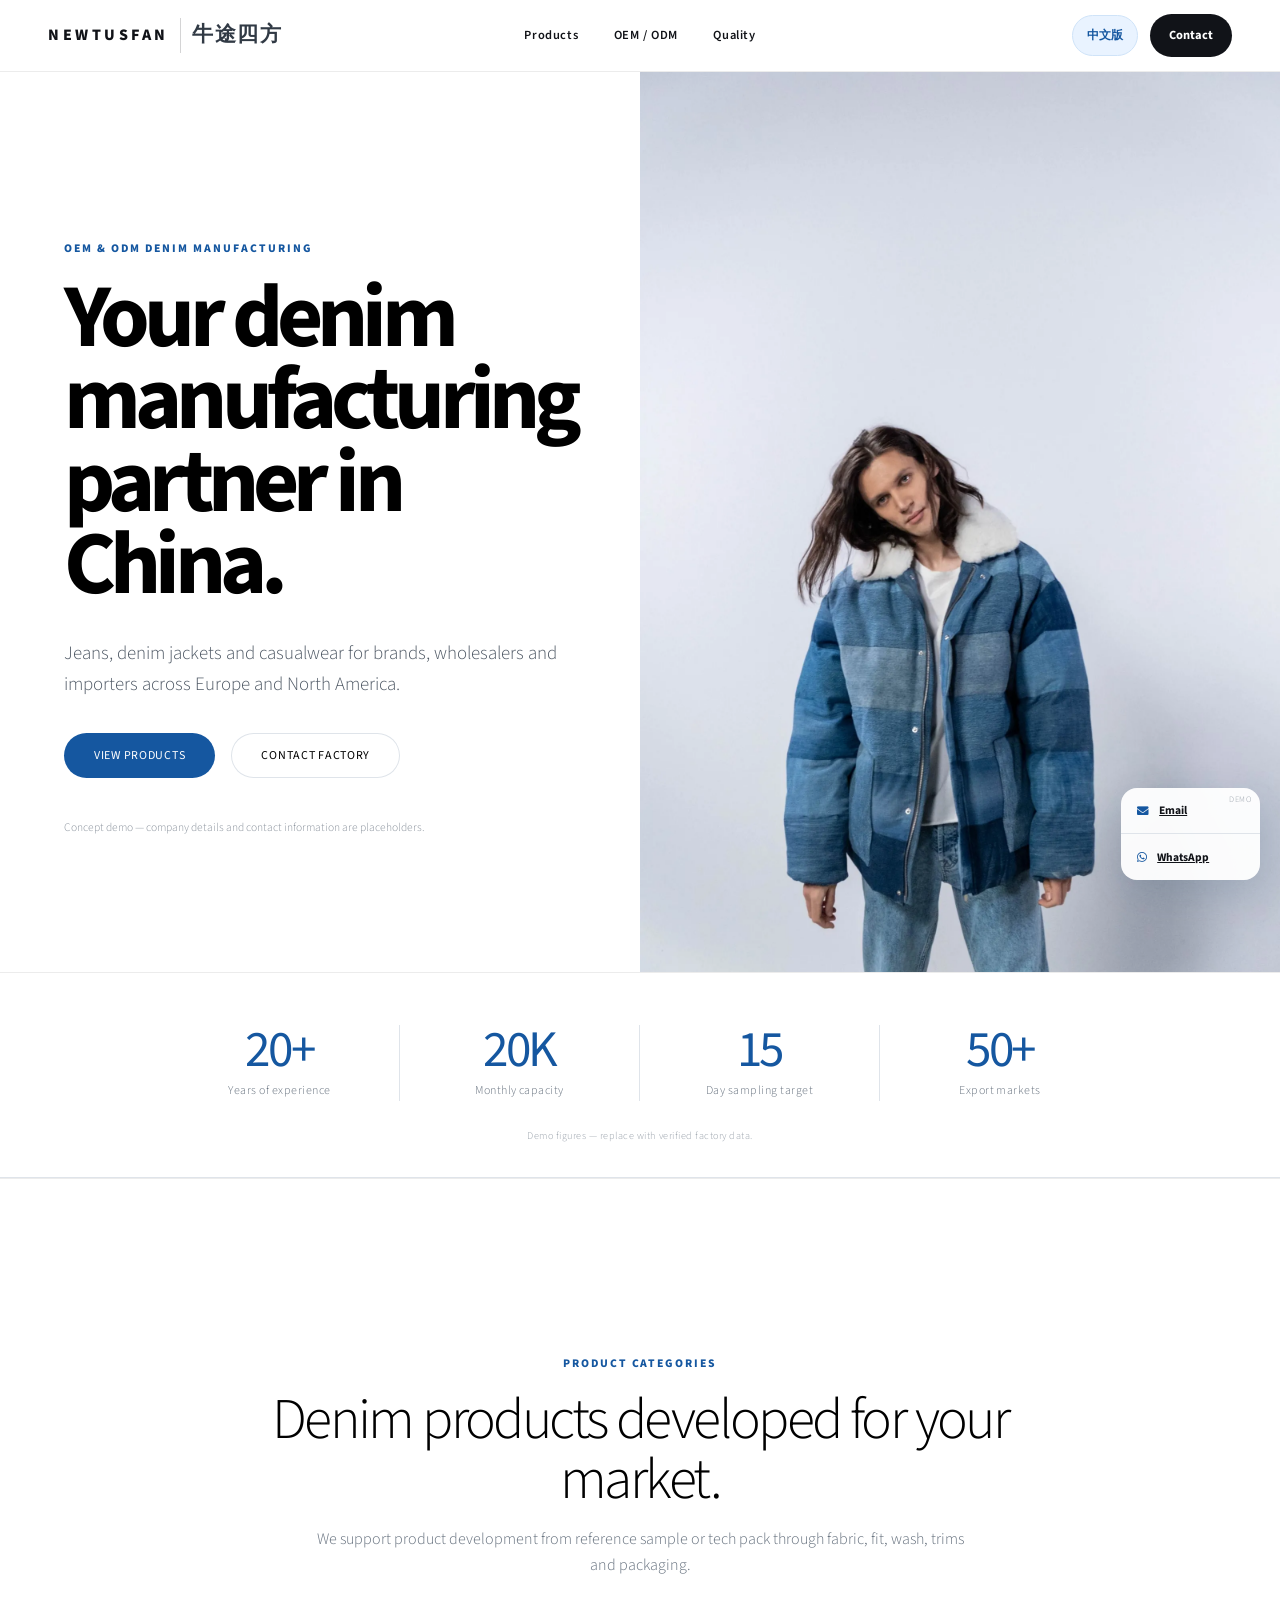
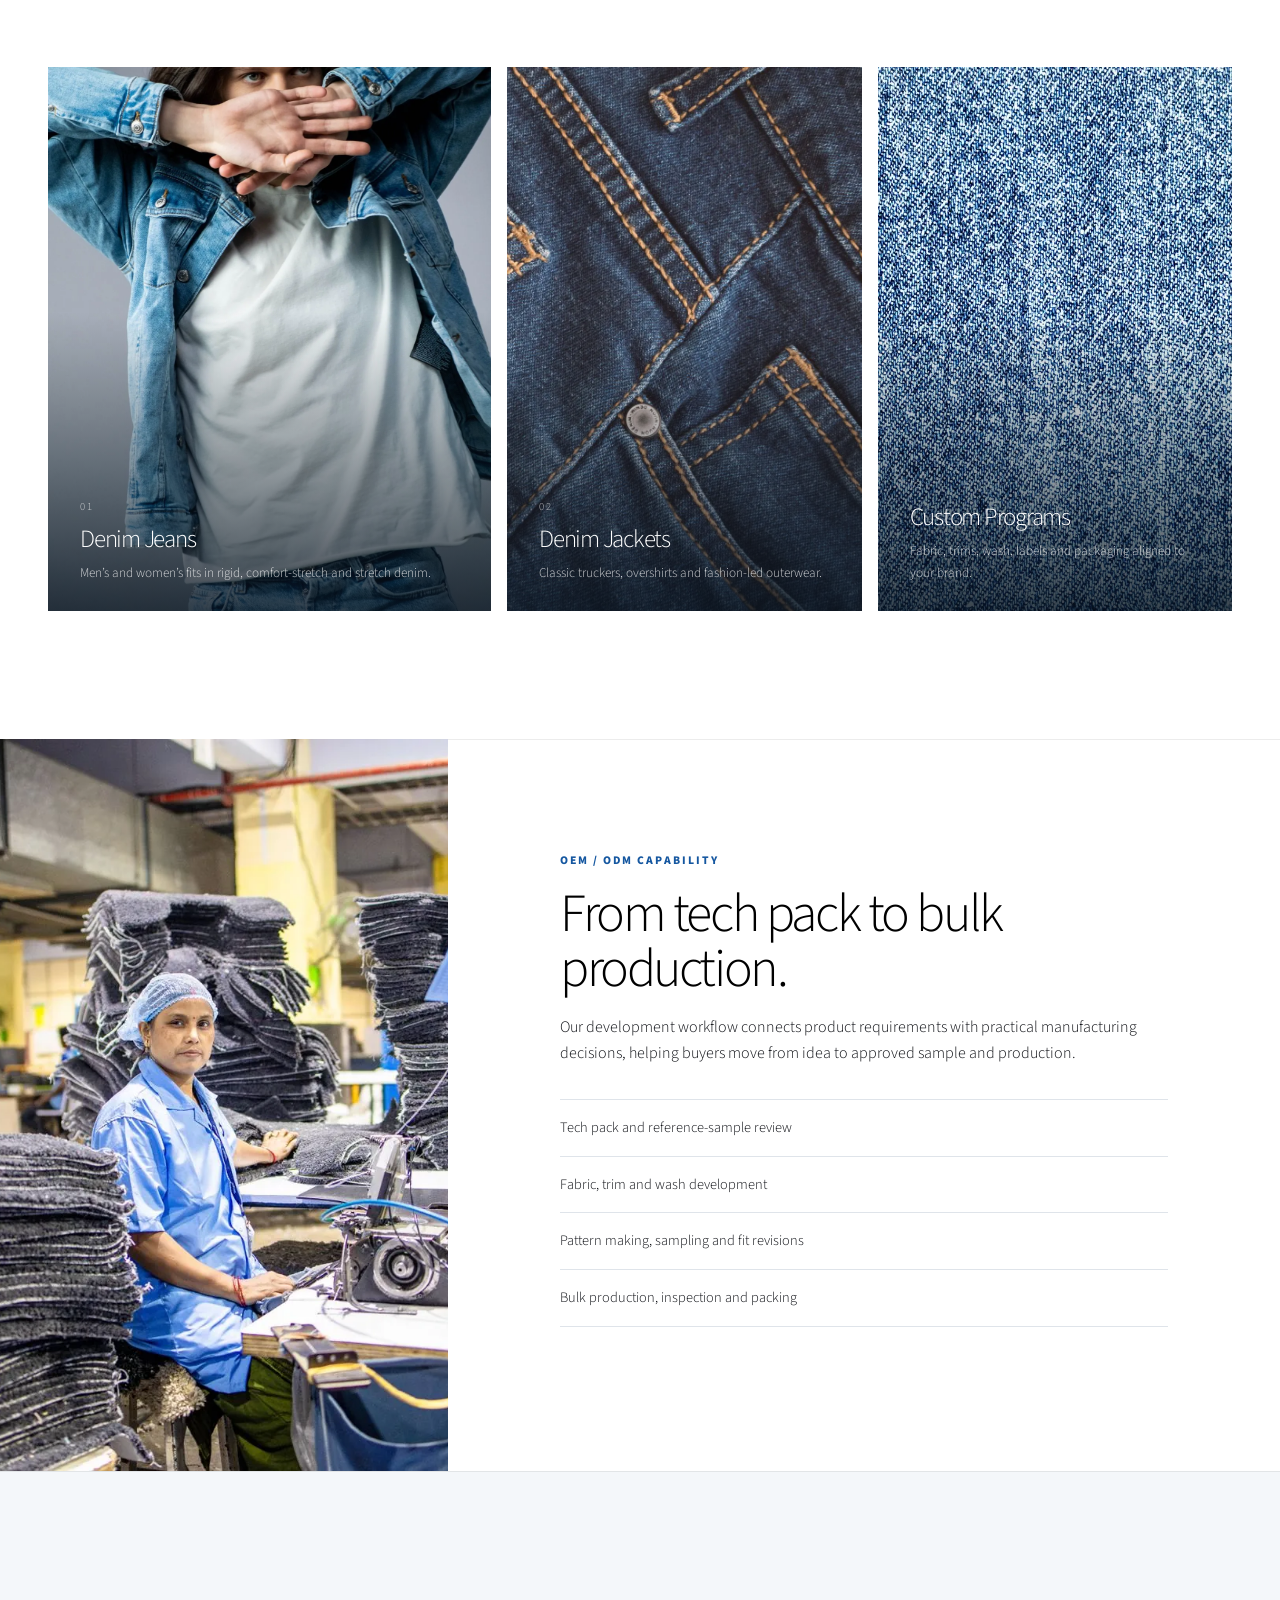
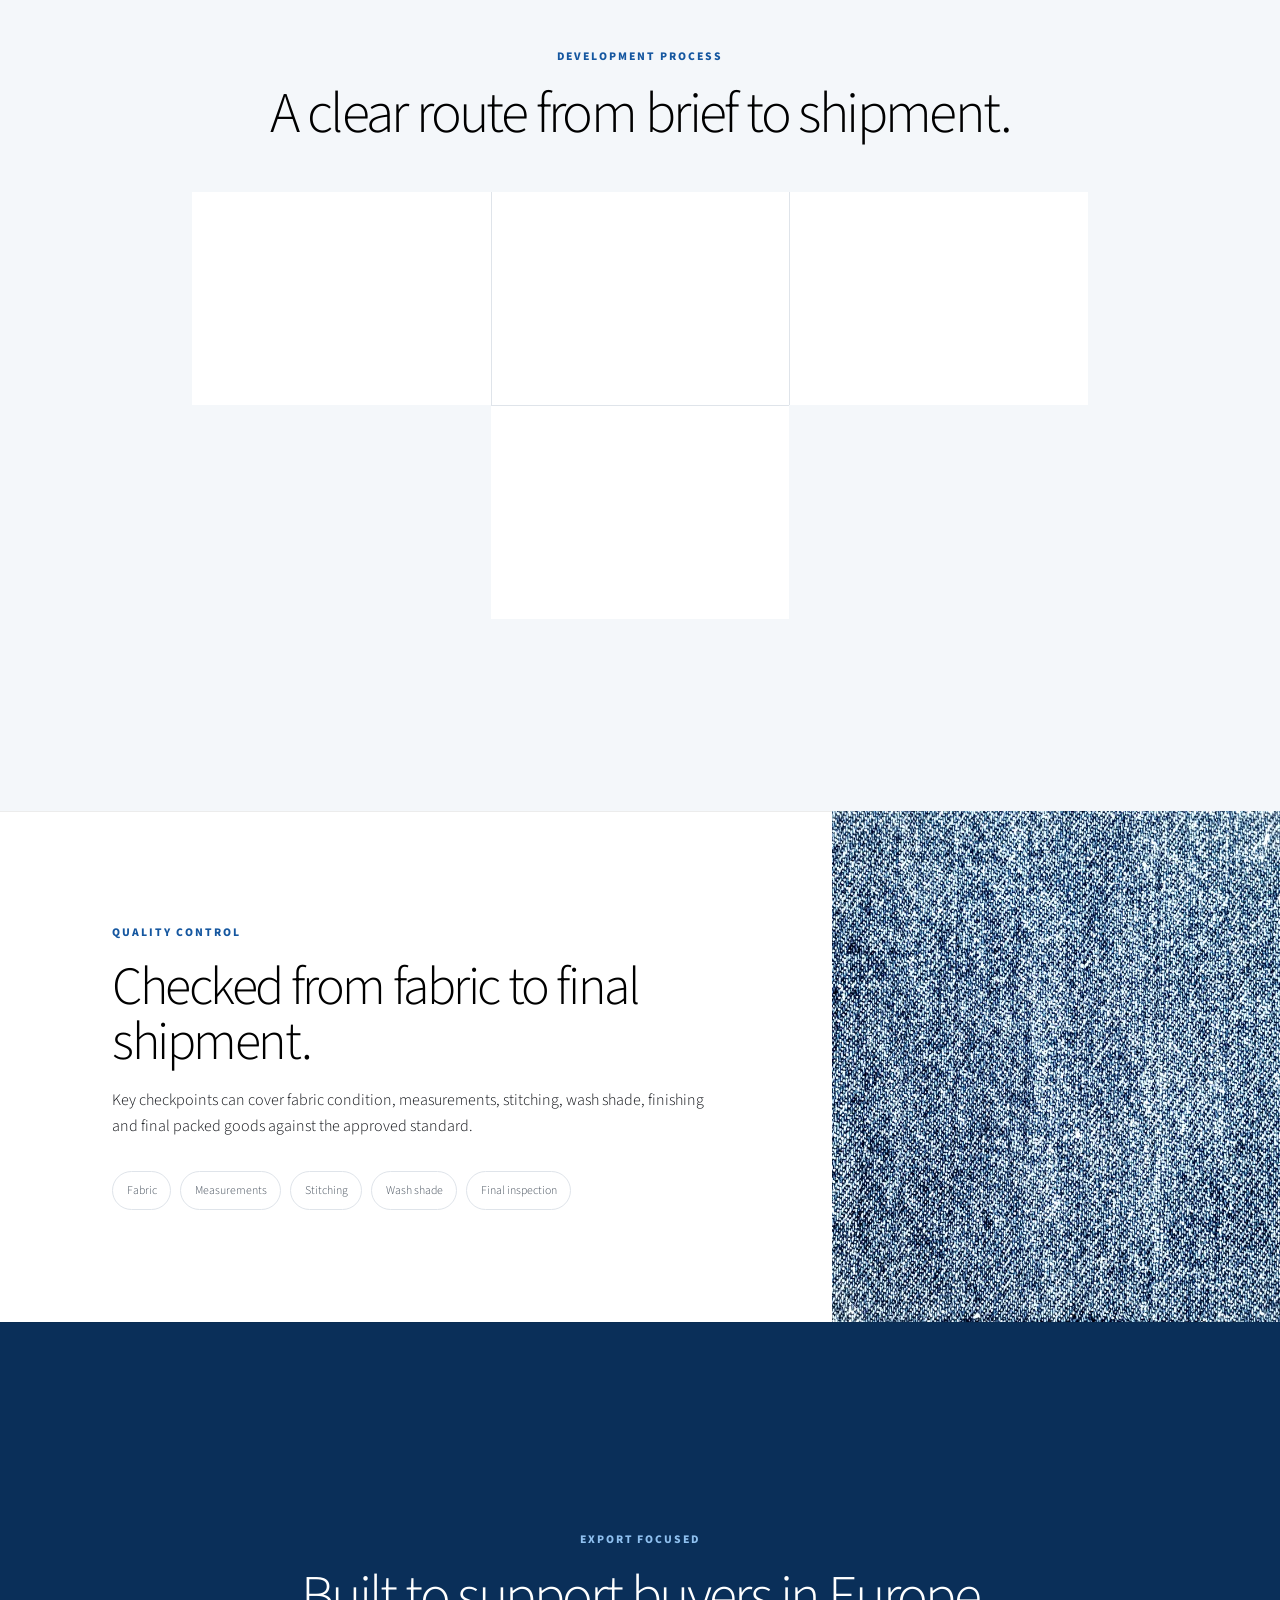
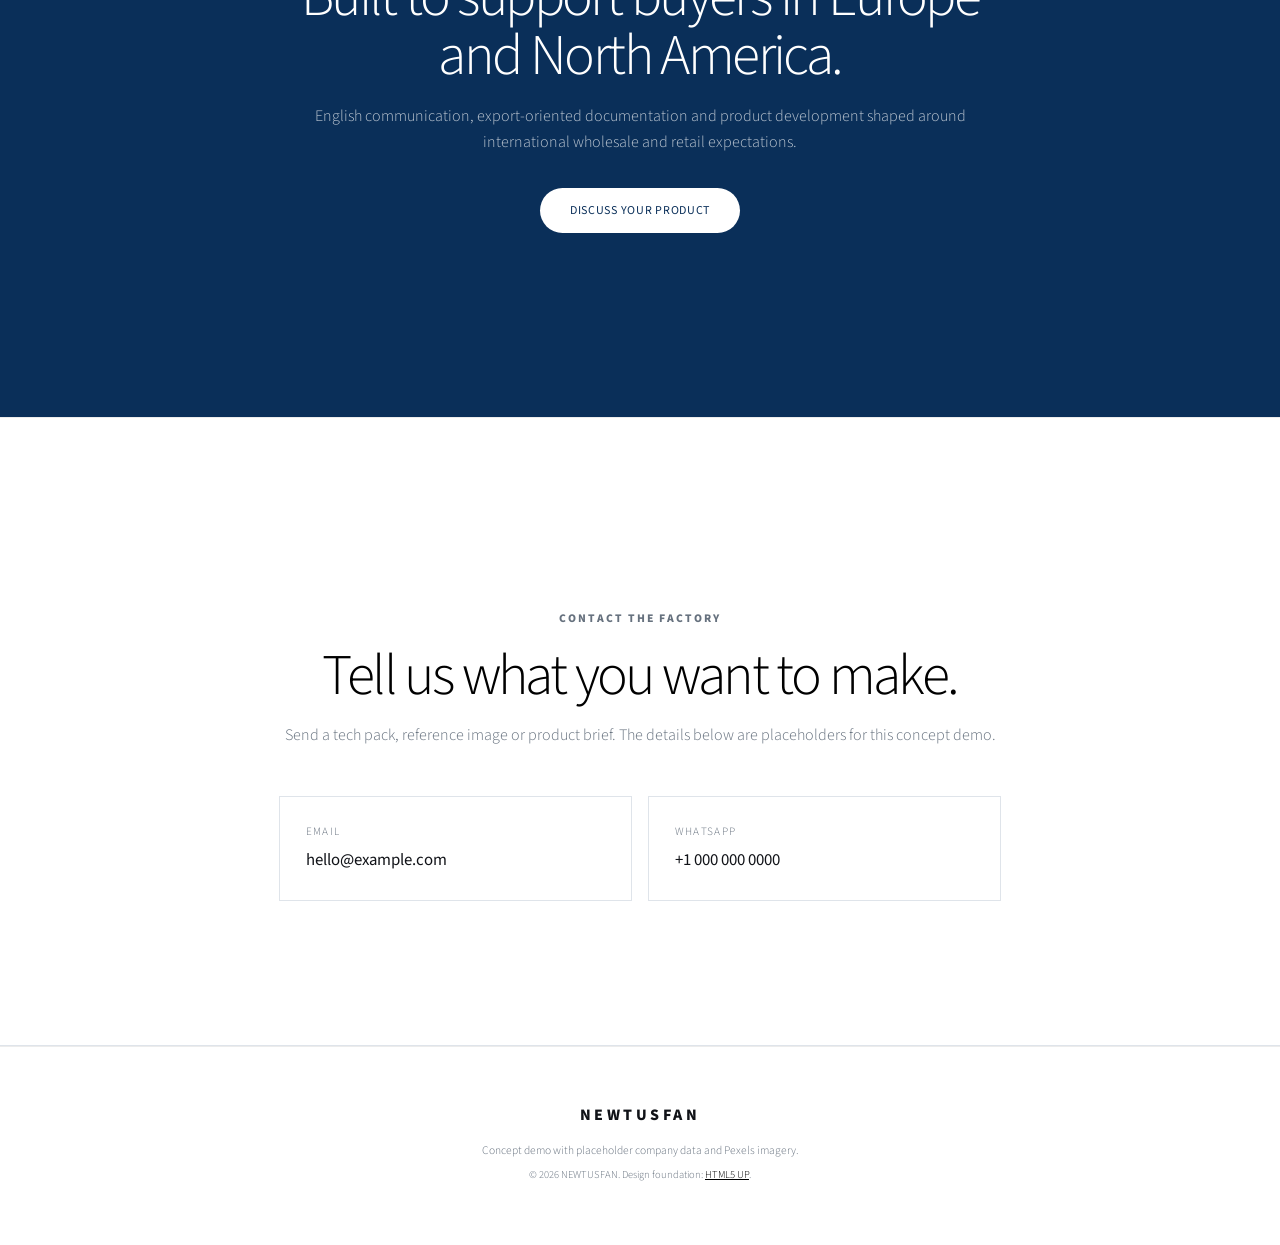
==== index.html @ 6f5bc47d "Update factory experience to twenty years" ====
<!DOCTYPE HTML>
<!-- Story by HTML5 UP | html5up.net | CCA 3.0 license -->
<html lang="en">
	<head>
		<title>NEWTUSFAN — Denim Manufacturer in China</title>
		<meta charset="utf-8" />
		<meta name="viewport" content="width=device-width, initial-scale=1" />
		<meta name="description" content="NEWTUSFAN is a concept website for an OEM and ODM denim manufacturer serving brands, wholesalers and importers in Europe and North America." />
		<link rel="canonical" href="https://tujinchao.xyz/" />
		<link rel="alternate" hreflang="en" href="https://tujinchao.xyz/" />
		<link rel="alternate" hreflang="zh-CN" href="https://tujinchao.xyz/zh/" />
		<link rel="stylesheet" href="assets/css/main.css" />
		<link rel="stylesheet" href="assets/css/custom.css?v=10" />
		<noscript><link rel="stylesheet" href="assets/css/noscript.css" /></noscript>
	</head>
	<body class="is-preload">
		<header class="site-header" aria-label="Main navigation">
			<a class="brand smooth-scroll" href="#top" aria-label="NEWTUSFAN 牛途四方 home"><span>NEWTUSFAN</span><span class="brand-cn" lang="zh-CN">牛途四方</span></a>
			<nav>
				<a class="smooth-scroll" href="#products">Products</a>
				<a class="smooth-scroll" href="#capabilities">OEM / ODM</a>
				<a class="smooth-scroll" href="#quality">Quality</a>
			</nav>
			<div class="header-actions">
				<a class="language-switch" href="zh/" lang="zh-CN" aria-label="View Chinese version">中文版</a>
				<a class="header-contact smooth-scroll" href="#contact">Contact</a>
			</div>
		</header>

		<div class="floating-contact" aria-label="Quick contact">
			<span class="demo-label">Demo</span>
			<a href="mailto:hello@example.com" aria-label="Email placeholder address"><span class="icon solid fa-envelope"></span><span>Email</span></a>
			<a href="https://wa.me/10000000000" target="_blank" rel="noopener" aria-label="WhatsApp placeholder number"><span class="icon brands fa-whatsapp"></span><span>WhatsApp</span></a>
		</div>

		<div id="wrapper" class="divided">
			<section id="top" class="banner style1 orient-left content-align-left image-position-center fullscreen onload-image-fade-in onload-content-fade-right hero">
				<div class="content">
					<p class="eyebrow">OEM &amp; ODM denim manufacturing</p>
					<h1>Your denim manufacturing partner in China.</h1>
					<p class="major">Jeans, denim jackets and casualwear for brands, wholesalers and importers across Europe and North America.</p>
					<ul class="actions">
						<li><a href="#products" class="button primary big smooth-scroll-middle">View products</a></li>
						<li><a href="#contact" class="button big smooth-scroll-middle">Contact factory</a></li>
					</ul>
					<p class="concept-note">Concept demo — company details and contact information are placeholders.</p>
				</div>
				<div class="image"><picture><source srcset="images/hero-denim.webp" type="image/webp" /><img src="images/hero-denim.jpg" alt="Contemporary denim apparel" width="1600" height="2400" decoding="async" fetchpriority="high" /></picture></div>
			</section>

			<section class="wrapper style1 align-center stats-section">
				<div class="inner stats-grid onscroll-fade-in">
					<div><strong class="stat-value" data-target="20" data-suffix="+" aria-label="20 plus years">20+</strong><span>Years of experience</span></div>
					<div><strong class="stat-value" data-target="20" data-suffix="K" aria-label="20 thousand pieces">20K</strong><span>Monthly capacity</span></div>
					<div><strong class="stat-value" data-target="15" aria-label="15 days">15</strong><span>Day sampling target</span></div>
					<div><strong class="stat-value" data-target="50" data-suffix="+" aria-label="50 plus markets">50+</strong><span>Export markets</span></div>
				</div>
				<p class="stats-disclaimer">Demo figures — replace with verified factory data.</p>
			</section>

			<section id="products" class="wrapper style1 align-center collection-section">
				<div class="inner collection-intro">
					<p class="eyebrow">Product categories</p>
					<h2>Denim products developed for your market.</h2>
					<p>We support product development from reference sample or tech pack through fabric, fit, wash, trims and packaging.</p>
				</div>
				<div class="collection-grid onscroll-fade-in">
					<article class="collection-card collection-card-large">
						<picture><source srcset="images/collection-model.webp" type="image/webp" /><img src="images/collection-model.jpg" alt="Denim jacket and jeans" width="1200" height="1800" loading="lazy" decoding="async" data-lightbox data-caption="Denim Jeans" /></picture>
						<div class="card-copy"><span>01</span><h3>Denim Jeans</h3><p>Men’s and women’s fits in rigid, comfort-stretch and stretch denim.</p></div>
					</article>
					<article class="collection-card texture-card">
						<picture><source srcset="images/collection-detail.webp" type="image/webp" /><img src="images/collection-detail.jpg" alt="Indigo denim stitching and construction" width="800" height="1200" loading="lazy" decoding="async" data-lightbox data-caption="Denim Outerwear" /></picture>
						<div class="card-copy"><span>02</span><h3>Denim Jackets</h3><p>Classic truckers, overshirts and fashion-led outerwear.</p></div>
					</article>
					<article class="collection-card blue-card">
						<picture><source srcset="images/denim-texture.webp" type="image/webp" /><img src="images/denim-texture.jpg" alt="Blue denim fabric texture" width="1200" height="900" loading="lazy" decoding="async" data-lightbox data-caption="Custom Development" /></picture>
						<div class="card-copy"><span>03</span><h3>Custom Programs</h3><p>Fabric, trims, wash, labels and packaging aligned to your brand.</p></div>
					</article>
				</div>
			</section>

			<section id="capabilities" class="spotlight style1 orient-right content-align-left image-position-center onscroll-image-fade-in capability-section">
				<div class="content">
					<p class="eyebrow">OEM / ODM capability</p>
					<h2>From tech pack to bulk production.</h2>
					<p>Our development workflow connects product requirements with practical manufacturing decisions, helping buyers move from idea to approved sample and production.</p>
					<ul class="clean-list">
						<li>Tech pack and reference-sample review</li>
						<li>Fabric, trim and wash development</li>
						<li>Pattern making, sampling and fit revisions</li>
						<li>Bulk production, inspection and packing</li>
					</ul>
				</div>
				<div class="image"><picture><source srcset="images/factory-sewing.webp" type="image/webp" /><img src="images/factory-sewing.jpg" alt="Garment factory sewing and production" width="1400" height="933" loading="lazy" decoding="async" /></picture></div>
			</section>

			<section class="wrapper style1 align-center process-section">
				<div class="inner">
					<p class="eyebrow">Development process</p>
					<h2>A clear route from brief to shipment.</h2>
					<div class="items style1 medium onscroll-fade-in process-grid">
						<section><span class="step-number">01</span><h3>Brief</h3><p>Share your tech pack, reference sample, target market and price point.</p></section>
						<section><span class="step-number">02</span><h3>Develop</h3><p>Confirm fabric, pattern, construction, trims and wash direction.</p></section>
						<section><span class="step-number">03</span><h3>Sample</h3><p>Review fit, measurements and workmanship before approval.</p></section>
						<section><span class="step-number">04</span><h3>Produce</h3><p>Manage bulk production, inspection, packing and dispatch.</p></section>
					</div>
				</div>
			</section>

			<section id="quality" class="spotlight style1 orient-left content-align-left image-position-center onscroll-image-fade-in quality-section">
				<div class="content">
					<p class="eyebrow">Quality control</p>
					<h2>Checked from fabric to final shipment.</h2>
					<p>Key checkpoints can cover fabric condition, measurements, stitching, wash shade, finishing and final packed goods against the approved standard.</p>
					<div class="quality-tags" aria-label="Quality checkpoints"><span>Fabric</span><span>Measurements</span><span>Stitching</span><span>Wash shade</span><span>Final inspection</span></div>
				</div>
				<div class="image texture-image"><picture><source srcset="images/denim-texture.webp" type="image/webp" /><img src="images/denim-texture.jpg" alt="Close view of woven denim fabric" width="1200" height="900" loading="lazy" decoding="async" /></picture></div>
			</section>

			<section class="wrapper style1 align-center markets-section">
				<div class="inner narrow">
					<p class="eyebrow light">Export focused</p>
					<h2>Built to support buyers in Europe and North America.</h2>
					<p>English communication, export-oriented documentation and product development shaped around international wholesale and retail expectations.</p>
					<a href="#contact" class="button primary big smooth-scroll-middle">Discuss your product</a>
				</div>
			</section>

			<section id="contact" class="wrapper style1 align-center contact-section">
				<div class="inner narrow">
					<p class="eyebrow">Contact the factory</p>
					<h2>Tell us what you want to make.</h2>
					<p>Send a tech pack, reference image or product brief. The details below are placeholders for this concept demo.</p>
					<div class="contact-links">
						<a href="mailto:hello@example.com"><span>Email</span><strong>hello@example.com</strong></a>
						<a href="https://wa.me/10000000000" target="_blank" rel="noopener"><span>WhatsApp</span><strong>+1 000 000 0000</strong></a>
					</div>
				</div>
			</section>

			<footer class="wrapper style1 align-center site-footer">
				<div class="inner"><div class="footer-brand">NEWTUSFAN</div><p>Concept demo with placeholder company data and Pexels imagery.</p><p class="copyright">&copy; <span id="year">2026</span> NEWTUSFAN. Design foundation: <a href="https://html5up.net">HTML5 UP</a>.</p></div>
			</footer>
		</div>

		<a class="mobile-contact smooth-scroll" href="#contact"><span class="icon solid fa-comment"></span> Contact factory</a>
		<script src="assets/js/jquery.min.js"></script><script src="assets/js/jquery.scrollex.min.js"></script><script src="assets/js/jquery.scrolly.min.js"></script><script src="assets/js/browser.min.js"></script><script src="assets/js/breakpoints.min.js"></script><script src="assets/js/util.js"></script><script src="assets/js/main.js"></script><script src="assets/js/custom.js?v=7"></script>
	</body>
</html>
---- assets/css/main.css ----
@import url(fontawesome-all.min.css);
@import url("https://fonts.googleapis.com/css?family=Source+Sans+Pro:300,300i,400,400i");

/*
	Story by HTML5 UP
	html5up.net | @ajlkn
	Free for personal and commercial use under the CCA 3.0 license (html5up.net/license)
*/

html, body, div, span, applet, object,
iframe, h1, h2, h3, h4, h5, h6, p, blockquote,
pre, a, abbr, acronym, address, big, cite,
code, del, dfn, em, img, ins, kbd, q, s, samp,
small, strike, strong, sub, sup, tt, var, b,
u, i, center, dl, dt, dd, ol, ul, li, fieldset,
form, label, legend, table, caption, tbody,
tfoot, thead, tr, th, td, article, aside,
canvas, details, embed, figure, figcaption,
footer, header, hgroup, menu, nav, output, ruby,
section, summary, time, mark, audio, video {
	margin: 0;
	padding: 0;
	border: 0;
	font-size: 100%;
	font: inherit;
	vertical-align: baseline;}

article, aside, details, figcaption, figure,
footer, header, hgroup, menu, nav, section {
	display: block;}

body {
	line-height: 1;
}

ol, ul {
	list-style: none;
}

blockquote, q {
	quotes: none;
}

	blockquote:before, blockquote:after, q:before, q:after {
		content: '';
		content: none;
	}

table {
	border-collapse: collapse;
	border-spacing: 0;
}

body {
	-webkit-text-size-adjust: none;
}

mark {
	background-color: transparent;
	color: inherit;
}

input::-moz-focus-inner {
	border: 0;
	padding: 0;
}

input, select, textarea {
	-moz-appearance: none;
	-webkit-appearance: none;
	-ms-appearance: none;
	appearance: none;
}

/* Basic */

	@-ms-viewport {
		width: device-width;
	}

	body {
		-ms-overflow-style: scrollbar;
	}

	@media screen and (max-width: 480px) {

		html, body {
			min-width: 320px;
		}

	}

	html {
		box-sizing: border-box;
	}

	*, *:before, *:after {
		box-sizing: inherit;
	}

	body {
		background: #ffffff;
	}

		body.is-preload *, body.is-preload *:before, body.is-preload *:after {
			-moz-animation: none !important;
			-webkit-animation: none !important;
			-ms-animation: none !important;
			animation: none !important;
			-moz-transition: none !important;
			-webkit-transition: none !important;
			-ms-transition: none !important;
			transition: none !important;
		}

/* Type */

	html {
		font-size: 18pt;
	}

		@media screen and (max-width: 1680px) {

			html {
				font-size: 14pt;
			}

		}

		@media screen and (max-width: 1280px) {

			html {
				font-size: 12pt;
			}

		}

		@media screen and (max-width: 736px) {

			html {
				font-size: 11pt;
			}

		}

		@media screen and (max-width: 360px) {

			html {
				font-size: 10pt;
			}

		}

	body {
		background-color: #ffffff;
		color: #000000;
	}

	body, input, select, textarea {
		font-family: "Source Sans Pro", Helvetica, sans-serif;
		font-size: 1rem;
		font-weight: 300;
		line-height: 1.65;
	}

	a {
		-moz-transition: color 0.2s ease-in-out;
		-webkit-transition: color 0.2s ease-in-out;
		-ms-transition: color 0.2s ease-in-out;
		transition: color 0.2s ease-in-out;
		text-decoration: underline;
	}

		a:hover {
			text-decoration: none;
		}

	strong, b {
		font-weight: 400;
	}

	em, i {
		font-style: italic;
	}

	p {
		margin: 0 0 2rem 0;
	}

		p.major {
			font-size: 1.25rem;
		}

	h1, h2, h3, h4, h5, h6 {
		font-weight: 300;
		line-height: 1.375;
		letter-spacing: -0.05em;
		margin: 0 0 1rem 0;
	}

		h1 a, h2 a, h3 a, h4 a, h5 a, h6 a {
			color: inherit;
			text-decoration: none;
		}

	h1 {
		font-size: 3.5rem;
		line-height: 1.2;
	}

	h2 {
		font-size: 2.25rem;
	}

	h3 {
		font-size: 1.5rem;
	}

	h4 {
		font-size: 1.1rem;
	}

	h5 {
		font-size: 0.9rem;
	}

	h6 {
		font-size: 0.7rem;
	}

	sub {
		font-size: 0.8rem;
		position: relative;
		top: 0.5rem;
	}

	sup {
		font-size: 0.8rem;
		position: relative;
		top: -0.5rem;
	}

	blockquote {
		border-left: solid 4px;
		font-style: italic;
		margin: 0 0 2rem 0;
		padding: 0.5rem 0 0.5rem 2rem;
	}

	code {
		border-radius: 4px;
		font-family: "Courier New", monospace;
		font-size: 0.9em;
		margin: 0 0.25rem;
		padding: 0.25rem 0.325rem;
	}

	pre {
		-webkit-overflow-scrolling: touch;
		font-family: "Courier New", monospace;
		font-size: 0.9em;
		margin: 0 0 2rem 0;
	}

		pre code {
			display: block;
			line-height: 1.5;
			padding: 0.75rem 1rem;
			overflow-x: auto;
                        text-align: left;
		}

	hr {
		border: 0;
		border-bottom: solid 1px;
		margin: 2.5rem 0;
	}

		hr.major {
			margin: 3.5rem 0;
		}

	.align-left {
		text-align: left;
	}

	.align-center {
		text-align: center;
	}

	.align-right {
		text-align: right;
	}

	@media screen and (max-width: 736px) {

		p.major {
			font-size: 1.1rem;
		}

		h1 {
			font-size: 2.5rem;
		}

		h2 {
			font-size: 2rem;
		}

		h3 {
			font-size: 1.25rem;
		}

		h4 {
			font-size: 1rem;
		}

	}

	input, select, textarea {
		color: #000000;
	}

	a {
		color: #000000;
	}

		a:hover {
			color: #47D3E5;
		}

	strong, b {
		color: #000000;
	}

	h1, h2, h3, h4, h5, h6 {
		color: #000000;
	}

	blockquote {
		border-left-color: rgba(0, 0, 0, 0.2);
	}

	code {
		background: rgba(0, 0, 0, 0.05);
		border-color: rgba(0, 0, 0, 0.2);
	}

	hr {
		border-bottom-color: rgba(0, 0, 0, 0.2);
	}

/* Row */

	.row {
		display: flex;
		flex-wrap: wrap;
		box-sizing: border-box;
		align-items: stretch;
	}

		.row > * {
			box-sizing: border-box;
		}

		.row.gtr-uniform > * > :last-child {
			margin-bottom: 0;
		}

		.row.aln-left {
			justify-content: flex-start;
		}

		.row.aln-center {
			justify-content: center;
		}

		.row.aln-right {
			justify-content: flex-end;
		}

		.row.aln-top {
			align-items: flex-start;
		}

		.row.aln-middle {
			align-items: center;
		}

		.row.aln-bottom {
			align-items: flex-end;
		}

		.row > .imp {
			order: -1;
		}

		.row > .col-1 {
			width: 8.33333%;
		}

		.row > .off-1 {
			margin-left: 8.33333%;
		}

		.row > .col-2 {
			width: 16.66667%;
		}

		.row > .off-2 {
			margin-left: 16.66667%;
		}

		.row > .col-3 {
			width: 25%;
		}

		.row > .off-3 {
			margin-left: 25%;
		}

		.row > .col-4 {
			width: 33.33333%;
		}

		.row > .off-4 {
			margin-left: 33.33333%;
		}

		.row > .col-5 {
			width: 41.66667%;
		}

		.row > .off-5 {
			margin-left: 41.66667%;
		}

		.row > .col-6 {
			width: 50%;
		}

		.row > .off-6 {
			margin-left: 50%;
		}

		.row > .col-7 {
			width: 58.33333%;
		}

		.row > .off-7 {
			margin-left: 58.33333%;
		}

		.row > .col-8 {
			width: 66.66667%;
		}

		.row > .off-8 {
			margin-left: 66.66667%;
		}

		.row > .col-9 {
			width: 75%;
		}

		.row > .off-9 {
			margin-left: 75%;
		}

		.row > .col-10 {
			width: 83.33333%;
		}

		.row > .off-10 {
			margin-left: 83.33333%;
		}

		.row > .col-11 {
			width: 91.66667%;
		}

		.row > .off-11 {
			margin-left: 91.66667%;
		}

		.row > .col-12 {
			width: 100%;
		}

		.row > .off-12 {
			margin-left: 100%;
		}

		.row.gtr-0 {
			margin-top: 0;
			margin-left: 0rem;
		}

			.row.gtr-0 > * {
				padding: 0 0 0 0rem;
			}

			.row.gtr-0.gtr-uniform {
				margin-top: 0rem;
			}

				.row.gtr-0.gtr-uniform > * {
					padding-top: 0rem;
				}

		.row.gtr-25 {
			margin-top: 0;
			margin-left: -0.5rem;
		}

			.row.gtr-25 > * {
				padding: 0 0 0 0.5rem;
			}

			.row.gtr-25.gtr-uniform {
				margin-top: -0.5rem;
			}

				.row.gtr-25.gtr-uniform > * {
					padding-top: 0.5rem;
				}

		.row.gtr-50 {
			margin-top: 0;
			margin-left: -1rem;
		}

			.row.gtr-50 > * {
				padding: 0 0 0 1rem;
			}

			.row.gtr-50.gtr-uniform {
				margin-top: -1rem;
			}

				.row.gtr-50.gtr-uniform > * {
					padding-top: 1rem;
				}

		.row {
			margin-top: 0;
			margin-left: -2rem;
		}

			.row > * {
				padding: 0 0 0 2rem;
			}

			.row.gtr-uniform {
				margin-top: -2rem;
			}

				.row.gtr-uniform > * {
					padding-top: 2rem;
				}

		.row.gtr-150 {
			margin-top: 0;
			margin-left: -3rem;
		}

			.row.gtr-150 > * {
				padding: 0 0 0 3rem;
			}

			.row.gtr-150.gtr-uniform {
				margin-top: -3rem;
			}

				.row.gtr-150.gtr-uniform > * {
					padding-top: 3rem;
				}

		.row.gtr-200 {
			margin-top: 0;
			margin-left: -4rem;
		}

			.row.gtr-200 > * {
				padding: 0 0 0 4rem;
			}

			.row.gtr-200.gtr-uniform {
				margin-top: -4rem;
			}

				.row.gtr-200.gtr-uniform > * {
					padding-top: 4rem;
				}

		@media screen and (max-width: 1680px) {

			.row {
				display: flex;
				flex-wrap: wrap;
				box-sizing: border-box;
				align-items: stretch;
			}

				.row > * {
					box-sizing: border-box;
				}

				.row.gtr-uniform > * > :last-child {
					margin-bottom: 0;
				}

				.row.aln-left {
					justify-content: flex-start;
				}

				.row.aln-center {
					justify-content: center;
				}

				.row.aln-right {
					justify-content: flex-end;
				}

				.row.aln-top {
					align-items: flex-start;
				}

				.row.aln-middle {
					align-items: center;
				}

				.row.aln-bottom {
					align-items: flex-end;
				}

				.row > .imp-xlarge {
					order: -1;
				}

				.row > .col-1-xlarge {
					width: 8.33333%;
				}

				.row > .off-1-xlarge {
					margin-left: 8.33333%;
				}

				.row > .col-2-xlarge {
					width: 16.66667%;
				}

				.row > .off-2-xlarge {
					margin-left: 16.66667%;
				}

				.row > .col-3-xlarge {
					width: 25%;
				}

				.row > .off-3-xlarge {
					margin-left: 25%;
				}

				.row > .col-4-xlarge {
					width: 33.33333%;
				}

				.row > .off-4-xlarge {
					margin-left: 33.33333%;
				}

				.row > .col-5-xlarge {
					width: 41.66667%;
				}

				.row > .off-5-xlarge {
					margin-left: 41.66667%;
				}

				.row > .col-6-xlarge {
					width: 50%;
				}

				.row > .off-6-xlarge {
					margin-left: 50%;
				}

				.row > .col-7-xlarge {
					width: 58.33333%;
				}

				.row > .off-7-xlarge {
					margin-left: 58.33333%;
				}

				.row > .col-8-xlarge {
					width: 66.66667%;
				}

				.row > .off-8-xlarge {
					margin-left: 66.66667%;
				}

				.row > .col-9-xlarge {
					width: 75%;
				}

				.row > .off-9-xlarge {
					margin-left: 75%;
				}

				.row > .col-10-xlarge {
					width: 83.33333%;
				}

				.row > .off-10-xlarge {
					margin-left: 83.33333%;
				}

				.row > .col-11-xlarge {
					width: 91.66667%;
				}

				.row > .off-11-xlarge {
					margin-left: 91.66667%;
				}

				.row > .col-12-xlarge {
					width: 100%;
				}

				.row > .off-12-xlarge {
					margin-left: 100%;
				}

				.row.gtr-0 {
					margin-top: 0;
					margin-left: 0rem;
				}

					.row.gtr-0 > * {
						padding: 0 0 0 0rem;
					}

					.row.gtr-0.gtr-uniform {
						margin-top: 0rem;
					}

						.row.gtr-0.gtr-uniform > * {
							padding-top: 0rem;
						}

				.row.gtr-25 {
					margin-top: 0;
					margin-left: -0.5rem;
				}

					.row.gtr-25 > * {
						padding: 0 0 0 0.5rem;
					}

					.row.gtr-25.gtr-uniform {
						margin-top: -0.5rem;
					}

						.row.gtr-25.gtr-uniform > * {
							padding-top: 0.5rem;
						}

				.row.gtr-50 {
					margin-top: 0;
					margin-left: -1rem;
				}

					.row.gtr-50 > * {
						padding: 0 0 0 1rem;
					}

					.row.gtr-50.gtr-uniform {
						margin-top: -1rem;
					}

						.row.gtr-50.gtr-uniform > * {
							padding-top: 1rem;
						}

				.row {
					margin-top: 0;
					margin-left: -2rem;
				}

					.row > * {
						padding: 0 0 0 2rem;
					}

					.row.gtr-uniform {
						margin-top: -2rem;
					}

						.row.gtr-uniform > * {
							padding-top: 2rem;
						}

				.row.gtr-150 {
					margin-top: 0;
					margin-left: -3rem;
				}

					.row.gtr-150 > * {
						padding: 0 0 0 3rem;
					}

					.row.gtr-150.gtr-uniform {
						margin-top: -3rem;
					}

						.row.gtr-150.gtr-uniform > * {
							padding-top: 3rem;
						}

				.row.gtr-200 {
					margin-top: 0;
					margin-left: -4rem;
				}

					.row.gtr-200 > * {
						padding: 0 0 0 4rem;
					}

					.row.gtr-200.gtr-uniform {
						margin-top: -4rem;
					}

						.row.gtr-200.gtr-uniform > * {
							padding-top: 4rem;
						}

		}

		@media screen and (max-width: 1280px) {

			.row {
				display: flex;
				flex-wrap: wrap;
				box-sizing: border-box;
				align-items: stretch;
			}

				.row > * {
					box-sizing: border-box;
				}

				.row.gtr-uniform > * > :last-child {
					margin-bottom: 0;
				}

				.row.aln-left {
					justify-content: flex-start;
				}

				.row.aln-center {
					justify-content: center;
				}

				.row.aln-right {
					justify-content: flex-end;
				}

				.row.aln-top {
					align-items: flex-start;
				}

				.row.aln-middle {
					align-items: center;
				}

				.row.aln-bottom {
					align-items: flex-end;
				}

				.row > .imp-large {
					order: -1;
				}

				.row > .col-1-large {
					width: 8.33333%;
				}

				.row > .off-1-large {
					margin-left: 8.33333%;
				}

				.row > .col-2-large {
					width: 16.66667%;
				}

				.row > .off-2-large {
					margin-left: 16.66667%;
				}

				.row > .col-3-large {
					width: 25%;
				}

				.row > .off-3-large {
					margin-left: 25%;
				}

				.row > .col-4-large {
					width: 33.33333%;
				}

				.row > .off-4-large {
					margin-left: 33.33333%;
				}

				.row > .col-5-large {
					width: 41.66667%;
				}

				.row > .off-5-large {
					margin-left: 41.66667%;
				}

				.row > .col-6-large {
					width: 50%;
				}

				.row > .off-6-large {
					margin-left: 50%;
				}

				.row > .col-7-large {
					width: 58.33333%;
				}

				.row > .off-7-large {
					margin-left: 58.33333%;
				}

				.row > .col-8-large {
					width: 66.66667%;
				}

				.row > .off-8-large {
					margin-left: 66.66667%;
				}

				.row > .col-9-large {
					width: 75%;
				}

				.row > .off-9-large {
					margin-left: 75%;
				}

				.row > .col-10-large {
					width: 83.33333%;
				}

				.row > .off-10-large {
					margin-left: 83.33333%;
				}

				.row > .col-11-large {
					width: 91.66667%;
				}

				.row > .off-11-large {
					margin-left: 91.66667%;
				}

				.row > .col-12-large {
					width: 100%;
				}

				.row > .off-12-large {
					margin-left: 100%;
				}

				.row.gtr-0 {
					margin-top: 0;
					margin-left: 0rem;
				}

					.row.gtr-0 > * {
						padding: 0 0 0 0rem;
					}

					.row.gtr-0.gtr-uniform {
						margin-top: 0rem;
					}

						.row.gtr-0.gtr-uniform > * {
							padding-top: 0rem;
						}

				.row.gtr-25 {
					margin-top: 0;
					margin-left: -0.5rem;
				}

					.row.gtr-25 > * {
						padding: 0 0 0 0.5rem;
					}

					.row.gtr-25.gtr-uniform {
						margin-top: -0.5rem;
					}

						.row.gtr-25.gtr-uniform > * {
							padding-top: 0.5rem;
						}

				.row.gtr-50 {
					margin-top: 0;
					margin-left: -1rem;
				}

					.row.gtr-50 > * {
						padding: 0 0 0 1rem;
					}

					.row.gtr-50.gtr-uniform {
						margin-top: -1rem;
					}

						.row.gtr-50.gtr-uniform > * {
							padding-top: 1rem;
						}

				.row {
					margin-top: 0;
					margin-left: -2rem;
				}

					.row > * {
						padding: 0 0 0 2rem;
					}

					.row.gtr-uniform {
						margin-top: -2rem;
					}

						.row.gtr-uniform > * {
							padding-top: 2rem;
						}

				.row.gtr-150 {
					margin-top: 0;
					margin-left: -3rem;
				}

					.row.gtr-150 > * {
						padding: 0 0 0 3rem;
					}

					.row.gtr-150.gtr-uniform {
						margin-top: -3rem;
					}

						.row.gtr-150.gtr-uniform > * {
							padding-top: 3rem;
						}

				.row.gtr-200 {
					margin-top: 0;
					margin-left: -4rem;
				}

					.row.gtr-200 > * {
						padding: 0 0 0 4rem;
					}

					.row.gtr-200.gtr-uniform {
						margin-top: -4rem;
					}

						.row.gtr-200.gtr-uniform > * {
							padding-top: 4rem;
						}

		}

		@media screen and (max-width: 980px) {

			.row {
				display: flex;
				flex-wrap: wrap;
				box-sizing: border-box;
				align-items: stretch;
			}

				.row > * {
					box-sizing: border-box;
				}

				.row.gtr-uniform > * > :last-child {
					margin-bottom: 0;
				}

				.row.aln-left {
					justify-content: flex-start;
				}

				.row.aln-center {
					justify-content: center;
				}

				.row.aln-right {
					justify-content: flex-end;
				}

				.row.aln-top {
					align-items: flex-start;
				}

				.row.aln-middle {
					align-items: center;
				}

				.row.aln-bottom {
					align-items: flex-end;
				}

				.row > .imp-medium {
					order: -1;
				}

				.row > .col-1-medium {
					width: 8.33333%;
				}

				.row > .off-1-medium {
					margin-left: 8.33333%;
				}

				.row > .col-2-medium {
					width: 16.66667%;
				}

				.row > .off-2-medium {
					margin-left: 16.66667%;
				}

				.row > .col-3-medium {
					width: 25%;
				}

				.row > .off-3-medium {
					margin-left: 25%;
				}

				.row > .col-4-medium {
					width: 33.33333%;
				}

				.row > .off-4-medium {
					margin-left: 33.33333%;
				}

				.row > .col-5-medium {
					width: 41.66667%;
				}

				.row > .off-5-medium {
					margin-left: 41.66667%;
				}

				.row > .col-6-medium {
					width: 50%;
				}

				.row > .off-6-medium {
					margin-left: 50%;
				}

				.row > .col-7-medium {
					width: 58.33333%;
				}

				.row > .off-7-medium {
					margin-left: 58.33333%;
				}

				.row > .col-8-medium {
					width: 66.66667%;
				}

				.row > .off-8-medium {
					margin-left: 66.66667%;
				}

				.row > .col-9-medium {
					width: 75%;
				}

				.row > .off-9-medium {
					margin-left: 75%;
				}

				.row > .col-10-medium {
					width: 83.33333%;
				}

				.row > .off-10-medium {
					margin-left: 83.33333%;
				}

				.row > .col-11-medium {
					width: 91.66667%;
				}

				.row > .off-11-medium {
					margin-left: 91.66667%;
				}

				.row > .col-12-medium {
					width: 100%;
				}

				.row > .off-12-medium {
					margin-left: 100%;
				}

				.row.gtr-0 {
					margin-top: 0;
					margin-left: 0rem;
				}

					.row.gtr-0 > * {
						padding: 0 0 0 0rem;
					}

					.row.gtr-0.gtr-uniform {
						margin-top: 0rem;
					}

						.row.gtr-0.gtr-uniform > * {
							padding-top: 0rem;
						}

				.row.gtr-25 {
					margin-top: 0;
					margin-left: -0.5rem;
				}

					.row.gtr-25 > * {
						padding: 0 0 0 0.5rem;
					}

					.row.gtr-25.gtr-uniform {
						margin-top: -0.5rem;
					}

						.row.gtr-25.gtr-uniform > * {
							padding-top: 0.5rem;
						}

				.row.gtr-50 {
					margin-top: 0;
					margin-left: -1rem;
				}

					.row.gtr-50 > * {
						padding: 0 0 0 1rem;
					}

					.row.gtr-50.gtr-uniform {
						margin-top: -1rem;
					}

						.row.gtr-50.gtr-uniform > * {
							padding-top: 1rem;
						}

				.row {
					margin-top: 0;
					margin-left: -2rem;
				}

					.row > * {
						padding: 0 0 0 2rem;
					}

					.row.gtr-uniform {
						margin-top: -2rem;
					}

						.row.gtr-uniform > * {
							padding-top: 2rem;
						}

				.row.gtr-150 {
					margin-top: 0;
					margin-left: -3rem;
				}

					.row.gtr-150 > * {
						padding: 0 0 0 3rem;
					}

					.row.gtr-150.gtr-uniform {
						margin-top: -3rem;
					}

						.row.gtr-150.gtr-uniform > * {
							padding-top: 3rem;
						}

				.row.gtr-200 {
					margin-top: 0;
					margin-left: -4rem;
				}

					.row.gtr-200 > * {
						padding: 0 0 0 4rem;
					}

					.row.gtr-200.gtr-uniform {
						margin-top: -4rem;
					}

						.row.gtr-200.gtr-uniform > * {
							padding-top: 4rem;
						}

		}

		@media screen and (max-width: 736px) {

			.row {
				display: flex;
				flex-wrap: wrap;
				box-sizing: border-box;
				align-items: stretch;
			}

				.row > * {
					box-sizing: border-box;
				}

				.row.gtr-uniform > * > :last-child {
					margin-bottom: 0;
				}

				.row.aln-left {
					justify-content: flex-start;
				}

				.row.aln-center {
					justify-content: center;
				}

				.row.aln-right {
					justify-content: flex-end;
				}

				.row.aln-top {
					align-items: flex-start;
				}

				.row.aln-middle {
					align-items: center;
				}

				.row.aln-bottom {
					align-items: flex-end;
				}

				.row > .imp-small {
					order: -1;
				}

				.row > .col-1-small {
					width: 8.33333%;
				}

				.row > .off-1-small {
					margin-left: 8.33333%;
				}

				.row > .col-2-small {
					width: 16.66667%;
				}

				.row > .off-2-small {
					margin-left: 16.66667%;
				}

				.row > .col-3-small {
					width: 25%;
				}

				.row > .off-3-small {
					margin-left: 25%;
				}

				.row > .col-4-small {
					width: 33.33333%;
				}

				.row > .off-4-small {
					margin-left: 33.33333%;
				}

				.row > .col-5-small {
					width: 41.66667%;
				}

				.row > .off-5-small {
					margin-left: 41.66667%;
				}

				.row > .col-6-small {
					width: 50%;
				}

				.row > .off-6-small {
					margin-left: 50%;
				}

				.row > .col-7-small {
					width: 58.33333%;
				}

				.row > .off-7-small {
					margin-left: 58.33333%;
				}

				.row > .col-8-small {
					width: 66.66667%;
				}

				.row > .off-8-small {
					margin-left: 66.66667%;
				}

				.row > .col-9-small {
					width: 75%;
				}

				.row > .off-9-small {
					margin-left: 75%;
				}

				.row > .col-10-small {
					width: 83.33333%;
				}

				.row > .off-10-small {
					margin-left: 83.33333%;
				}

				.row > .col-11-small {
					width: 91.66667%;
				}

				.row > .off-11-small {
					margin-left: 91.66667%;
				}

				.row > .col-12-small {
					width: 100%;
				}

				.row > .off-12-small {
					margin-left: 100%;
				}

				.row.gtr-0 {
					margin-top: 0;
					margin-left: 0rem;
				}

					.row.gtr-0 > * {
						padding: 0 0 0 0rem;
					}

					.row.gtr-0.gtr-uniform {
						margin-top: 0rem;
					}

						.row.gtr-0.gtr-uniform > * {
							padding-top: 0rem;
						}

				.row.gtr-25 {
					margin-top: 0;
					margin-left: -0.5rem;
				}

					.row.gtr-25 > * {
						padding: 0 0 0 0.5rem;
					}

					.row.gtr-25.gtr-uniform {
						margin-top: -0.5rem;
					}

						.row.gtr-25.gtr-uniform > * {
							padding-top: 0.5rem;
						}

				.row.gtr-50 {
					margin-top: 0;
					margin-left: -1rem;
				}

					.row.gtr-50 > * {
						padding: 0 0 0 1rem;
					}

					.row.gtr-50.gtr-uniform {
						margin-top: -1rem;
					}

						.row.gtr-50.gtr-uniform > * {
							padding-top: 1rem;
						}

				.row {
					margin-top: 0;
					margin-left: -2rem;
				}

					.row > * {
						padding: 0 0 0 2rem;
					}

					.row.gtr-uniform {
						margin-top: -2rem;
					}

						.row.gtr-uniform > * {
							padding-top: 2rem;
						}

				.row.gtr-150 {
					margin-top: 0;
					margin-left: -3rem;
				}

					.row.gtr-150 > * {
						padding: 0 0 0 3rem;
					}

					.row.gtr-150.gtr-uniform {
						margin-top: -3rem;
					}

						.row.gtr-150.gtr-uniform > * {
							padding-top: 3rem;
						}

				.row.gtr-200 {
					margin-top: 0;
					margin-left: -4rem;
				}

					.row.gtr-200 > * {
						padding: 0 0 0 4rem;
					}

					.row.gtr-200.gtr-uniform {
						margin-top: -4rem;
					}

						.row.gtr-200.gtr-uniform > * {
							padding-top: 4rem;
						}

		}

		@media screen and (max-width: 480px) {

			.row {
				display: flex;
				flex-wrap: wrap;
				box-sizing: border-box;
				align-items: stretch;
			}

				.row > * {
					box-sizing: border-box;
				}

				.row.gtr-uniform > * > :last-child {
					margin-bottom: 0;
				}

				.row.aln-left {
					justify-content: flex-start;
				}

				.row.aln-center {
					justify-content: center;
				}

				.row.aln-right {
					justify-content: flex-end;
				}

				.row.aln-top {
					align-items: flex-start;
				}

				.row.aln-middle {
					align-items: center;
				}

				.row.aln-bottom {
					align-items: flex-end;
				}

				.row > .imp-xsmall {
					order: -1;
				}

				.row > .col-1-xsmall {
					width: 8.33333%;
				}

				.row > .off-1-xsmall {
					margin-left: 8.33333%;
				}

				.row > .col-2-xsmall {
					width: 16.66667%;
				}

				.row > .off-2-xsmall {
					margin-left: 16.66667%;
				}

				.row > .col-3-xsmall {
					width: 25%;
				}

				.row > .off-3-xsmall {
					margin-left: 25%;
				}

				.row > .col-4-xsmall {
					width: 33.33333%;
				}

				.row > .off-4-xsmall {
					margin-left: 33.33333%;
				}

				.row > .col-5-xsmall {
					width: 41.66667%;
				}

				.row > .off-5-xsmall {
					margin-left: 41.66667%;
				}

				.row > .col-6-xsmall {
					width: 50%;
				}

				.row > .off-6-xsmall {
					margin-left: 50%;
				}

				.row > .col-7-xsmall {
					width: 58.33333%;
				}

				.row > .off-7-xsmall {
					margin-left: 58.33333%;
				}

				.row > .col-8-xsmall {
					width: 66.66667%;
				}

				.row > .off-8-xsmall {
					margin-left: 66.66667%;
				}

				.row > .col-9-xsmall {
					width: 75%;
				}

				.row > .off-9-xsmall {
					margin-left: 75%;
				}

				.row > .col-10-xsmall {
					width: 83.33333%;
				}

				.row > .off-10-xsmall {
					margin-left: 83.33333%;
				}

				.row > .col-11-xsmall {
					width: 91.66667%;
				}

				.row > .off-11-xsmall {
					margin-left: 91.66667%;
				}

				.row > .col-12-xsmall {
					width: 100%;
				}

				.row > .off-12-xsmall {
					margin-left: 100%;
				}

				.row.gtr-0 {
					margin-top: 0;
					margin-left: 0rem;
				}

					.row.gtr-0 > * {
						padding: 0 0 0 0rem;
					}

					.row.gtr-0.gtr-uniform {
						margin-top: 0rem;
					}

						.row.gtr-0.gtr-uniform > * {
							padding-top: 0rem;
						}

				.row.gtr-25 {
					margin-top: 0;
					margin-left: -0.5rem;
				}

					.row.gtr-25 > * {
						padding: 0 0 0 0.5rem;
					}

					.row.gtr-25.gtr-uniform {
						margin-top: -0.5rem;
					}

						.row.gtr-25.gtr-uniform > * {
							padding-top: 0.5rem;
						}

				.row.gtr-50 {
					margin-top: 0;
					margin-left: -1rem;
				}

					.row.gtr-50 > * {
						padding: 0 0 0 1rem;
					}

					.row.gtr-50.gtr-uniform {
						margin-top: -1rem;
					}

						.row.gtr-50.gtr-uniform > * {
							padding-top: 1rem;
						}

				.row {
					margin-top: 0;
					margin-left: -2rem;
				}

					.row > * {
						padding: 0 0 0 2rem;
					}

					.row.gtr-uniform {
						margin-top: -2rem;
					}

						.row.gtr-uniform > * {
							padding-top: 2rem;
						}

				.row.gtr-150 {
					margin-top: 0;
					margin-left: -3rem;
				}

					.row.gtr-150 > * {
						padding: 0 0 0 3rem;
					}

					.row.gtr-150.gtr-uniform {
						margin-top: -3rem;
					}

						.row.gtr-150.gtr-uniform > * {
							padding-top: 3rem;
						}

				.row.gtr-200 {
					margin-top: 0;
					margin-left: -4rem;
				}

					.row.gtr-200 > * {
						padding: 0 0 0 4rem;
					}

					.row.gtr-200.gtr-uniform {
						margin-top: -4rem;
					}

						.row.gtr-200.gtr-uniform > * {
							padding-top: 4rem;
						}

		}

		@media screen and (max-width: 360px) {

			.row {
				display: flex;
				flex-wrap: wrap;
				box-sizing: border-box;
				align-items: stretch;
			}

				.row > * {
					box-sizing: border-box;
				}

				.row.gtr-uniform > * > :last-child {
					margin-bottom: 0;
				}

				.row.aln-left {
					justify-content: flex-start;
				}

				.row.aln-center {
					justify-content: center;
				}

				.row.aln-right {
					justify-content: flex-end;
				}

				.row.aln-top {
					align-items: flex-start;
				}

				.row.aln-middle {
					align-items: center;
				}

				.row.aln-bottom {
					align-items: flex-end;
				}

				.row > .imp-xxsmall {
					order: -1;
				}

				.row > .col-1-xxsmall {
					width: 8.33333%;
				}

				.row > .off-1-xxsmall {
					margin-left: 8.33333%;
				}

				.row > .col-2-xxsmall {
					width: 16.66667%;
				}

				.row > .off-2-xxsmall {
					margin-left: 16.66667%;
				}

				.row > .col-3-xxsmall {
					width: 25%;
				}

				.row > .off-3-xxsmall {
					margin-left: 25%;
				}

				.row > .col-4-xxsmall {
					width: 33.33333%;
				}

				.row > .off-4-xxsmall {
					margin-left: 33.33333%;
				}

				.row > .col-5-xxsmall {
					width: 41.66667%;
				}

				.row > .off-5-xxsmall {
					margin-left: 41.66667%;
				}

				.row > .col-6-xxsmall {
					width: 50%;
				}

				.row > .off-6-xxsmall {
					margin-left: 50%;
				}

				.row > .col-7-xxsmall {
					width: 58.33333%;
				}

				.row > .off-7-xxsmall {
					margin-left: 58.33333%;
				}

				.row > .col-8-xxsmall {
					width: 66.66667%;
				}

				.row > .off-8-xxsmall {
					margin-left: 66.66667%;
				}

				.row > .col-9-xxsmall {
					width: 75%;
				}

				.row > .off-9-xxsmall {
					margin-left: 75%;
				}

				.row > .col-10-xxsmall {
					width: 83.33333%;
				}

				.row > .off-10-xxsmall {
					margin-left: 83.33333%;
				}

				.row > .col-11-xxsmall {
					width: 91.66667%;
				}

				.row > .off-11-xxsmall {
					margin-left: 91.66667%;
				}

				.row > .col-12-xxsmall {
					width: 100%;
				}

				.row > .off-12-xxsmall {
					margin-left: 100%;
				}

				.row.gtr-0 {
					margin-top: 0;
					margin-left: 0rem;
				}

					.row.gtr-0 > * {
						padding: 0 0 0 0rem;
					}

					.row.gtr-0.gtr-uniform {
						margin-top: 0rem;
					}

						.row.gtr-0.gtr-uniform > * {
							padding-top: 0rem;
						}

				.row.gtr-25 {
					margin-top: 0;
					margin-left: -0.5rem;
				}

					.row.gtr-25 > * {
						padding: 0 0 0 0.5rem;
					}

					.row.gtr-25.gtr-uniform {
						margin-top: -0.5rem;
					}

						.row.gtr-25.gtr-uniform > * {
							padding-top: 0.5rem;
						}

				.row.gtr-50 {
					margin-top: 0;
					margin-left: -1rem;
				}

					.row.gtr-50 > * {
						padding: 0 0 0 1rem;
					}

					.row.gtr-50.gtr-uniform {
						margin-top: -1rem;
					}

						.row.gtr-50.gtr-uniform > * {
							padding-top: 1rem;
						}

				.row {
					margin-top: 0;
					margin-left: -2rem;
				}

					.row > * {
						padding: 0 0 0 2rem;
					}

					.row.gtr-uniform {
						margin-top: -2rem;
					}

						.row.gtr-uniform > * {
							padding-top: 2rem;
						}

				.row.gtr-150 {
					margin-top: 0;
					margin-left: -3rem;
				}

					.row.gtr-150 > * {
						padding: 0 0 0 3rem;
					}

					.row.gtr-150.gtr-uniform {
						margin-top: -3rem;
					}

						.row.gtr-150.gtr-uniform > * {
							padding-top: 3rem;
						}

				.row.gtr-200 {
					margin-top: 0;
					margin-left: -4rem;
				}

					.row.gtr-200 > * {
						padding: 0 0 0 4rem;
					}

					.row.gtr-200.gtr-uniform {
						margin-top: -4rem;
					}

						.row.gtr-200.gtr-uniform > * {
							padding-top: 4rem;
						}

		}

/* Box */

	.box {
		border-radius: 4px;
		border: solid 1px;
		margin-bottom: 2rem;
		padding: 1.5rem;
	}

		.box > :last-child,
		.box > :last-child > :last-child,
		.box > :last-child > :last-child > :last-child {
			margin-bottom: 0;
		}

		.box.alt {
			border: 0;
			border-radius: 0;
			padding: 0;
		}

	.box {
		border-color: rgba(0, 0, 0, 0.2);
	}

/* Button */

	input[type="submit"],
	input[type="reset"],
	input[type="button"],
	button,
	.button {
		-moz-appearance: none;
		-webkit-appearance: none;
		-ms-appearance: none;
		appearance: none;
		-moz-transition: background-color 0.2s ease-in-out, box-shadow 0.2s ease-in-out, color 0.2s ease-in-out;
		-webkit-transition: background-color 0.2s ease-in-out, box-shadow 0.2s ease-in-out, color 0.2s ease-in-out;
		-ms-transition: background-color 0.2s ease-in-out, box-shadow 0.2s ease-in-out, color 0.2s ease-in-out;
		transition: background-color 0.2s ease-in-out, box-shadow 0.2s ease-in-out, color 0.2s ease-in-out;
		border: 0;
		cursor: pointer;
		display: inline-block;
		font-weight: 400;
		letter-spacing: 0.125em;
		text-align: center;
		text-decoration: none;
		text-transform: uppercase;
		white-space: nowrap;
		font-size: 0.75rem;
		max-width: 20rem;
		height: 3.75em;
		line-height: 3.75em;
		border-radius: 3.75em;
		padding: 0 2.5em;
		text-overflow: ellipsis;
		overflow: hidden;
	}

		input[type="submit"].icon:before,
		input[type="reset"].icon:before,
		input[type="button"].icon:before,
		button.icon:before,
		.button.icon:before {
			margin-right: 0.5rem;
		}

		input[type="submit"].fit,
		input[type="reset"].fit,
		input[type="button"].fit,
		button.fit,
		.button.fit {
			width: 100%;
		}

		input[type="submit"].small,
		input[type="reset"].small,
		input[type="button"].small,
		button.small,
		.button.small {
			font-size: 0.6rem;
			height: 3.325em;
			line-height: 3.325em;
			border-radius: 3.325em;
			padding: 0 2em;
		}

		input[type="submit"].large,
		input[type="reset"].large,
		input[type="button"].large,
		button.large,
		.button.large {
			font-size: 0.8rem;
			height: 4em;
			line-height: 4em;
			border-radius: 4em;
			padding: 0 3em;
		}

		input[type="submit"].wide,
		input[type="reset"].wide,
		input[type="button"].wide,
		button.wide,
		.button.wide {
			min-width: 14em;
		}

		input[type="submit"].disabled, input[type="submit"]:disabled,
		input[type="reset"].disabled,
		input[type="reset"]:disabled,
		input[type="button"].disabled,
		input[type="button"]:disabled,
		button.disabled,
		button:disabled,
		.button.disabled,
		.button:disabled {
			pointer-events: none;
			opacity: 0.25;
		}

	input[type="submit"],
	input[type="reset"],
	input[type="button"],
	button,
	.button {
		background-color: transparent;
		box-shadow: inset 0 0 0 1px rgba(0, 0, 0, 0.2);
		color: #000000 !important;
	}

		input[type="submit"]:hover,
		input[type="reset"]:hover,
		input[type="button"]:hover,
		button:hover,
		.button:hover {
			box-shadow: inset 0 0 0 1px #47D3E5;
			color: #47D3E5 !important;
		}

		input[type="submit"]:active,
		input[type="reset"]:active,
		input[type="button"]:active,
		button:active,
		.button:active {
			background-color: rgba(71, 211, 229, 0.2);
			box-shadow: inset 0 0 0 1px #47D3E5;
			color: #47D3E5 !important;
		}

		input[type="submit"].primary,
		input[type="reset"].primary,
		input[type="button"].primary,
		button.primary,
		.button.primary {
			background-color: #000000;
			box-shadow: none;
			color: #ffffff !important;
		}

			input[type="submit"].primary:hover,
			input[type="reset"].primary:hover,
			input[type="button"].primary:hover,
			button.primary:hover,
			.button.primary:hover {
				background-color: #47D3E5;
			}

			input[type="submit"].primary:active,
			input[type="reset"].primary:active,
			input[type="button"].primary:active,
			button.primary:active,
			.button.primary:active {
				background-color: #1ebdd1;
			}

/* Form */

	form {
		margin: 0 0 2rem 0;
	}

		form > :last-child {
			margin-bottom: 0;
		}

		form > .fields {
			display: -moz-flex;
			display: -webkit-flex;
			display: -ms-flex;
			display: flex;
			-moz-flex-wrap: wrap;
			-webkit-flex-wrap: wrap;
			-ms-flex-wrap: wrap;
			flex-wrap: wrap;
			width: calc(100% + 3rem);
			margin: -1.5rem 0 2rem -1.5rem;
		}

			form > .fields > .field {
				-moz-flex-grow: 0;
				-webkit-flex-grow: 0;
				-ms-flex-grow: 0;
				flex-grow: 0;
				-moz-flex-shrink: 0;
				-webkit-flex-shrink: 0;
				-ms-flex-shrink: 0;
				flex-shrink: 0;
				padding: 1.5rem 0 0 1.5rem;
				width: calc(100% - 1.5rem);
			}

				form > .fields > .field.half {
					width: calc(50% - 0.75rem);
				}

				form > .fields > .field.third {
					width: calc(100%/3 - 0.5rem);
				}

				form > .fields > .field.quarter {
					width: calc(25% - 0.375rem);
				}

		@media screen and (max-width: 480px) {

			form > .fields {
				width: calc(100% + 3rem);
				margin: -1.5rem 0 2rem -1.5rem;
			}

				form > .fields > .field {
					padding: 1.5rem 0 0 1.5rem;
					width: calc(100% - 1.5rem);
				}

					form > .fields > .field.half {
						width: calc(100% - 1.5rem);
					}

					form > .fields > .field.third {
						width: calc(100% - 1.5rem);
					}

					form > .fields > .field.quarter {
						width: calc(100% - 1.5rem);
					}

		}

	label {
		display: block;
		font-size: 0.9rem;
		font-weight: 400;
		margin: 0 0 1rem 0;
	}

	input[type="text"],
	input[type="password"],
	input[type="email"],
	input[type="tel"],
	input[type="search"],
	input[type="url"],
	select,
	textarea {
		-moz-appearance: none;
		-webkit-appearance: none;
		-ms-appearance: none;
		appearance: none;
		background-color: transparent;
		border-radius: 4px;
		border: none;
		border: solid 1px;
		color: inherit;
		display: block;
		outline: 0;
		padding: 0 0.825rem;
		text-decoration: none;
		width: 100%;
	}

		input[type="text"]:invalid,
		input[type="password"]:invalid,
		input[type="email"]:invalid,
		input[type="tel"]:invalid,
		input[type="search"]:invalid,
		input[type="url"]:invalid,
		select:invalid,
		textarea:invalid {
			box-shadow: none;
		}

	select {
		background-size: 1.25rem;
		background-repeat: no-repeat;
		background-position: calc(100% - 1rem) center;
		height: 2.75rem;
		padding-right: 2.75rem;
		text-overflow: ellipsis;
	}

		select:focus::-ms-value {
			background-color: transparent;
		}

		select::-ms-expand {
			display: none;
		}

	input[type="text"],
	input[type="password"],
	input[type="email"],
	input[type="tel"],
	input[type="search"],
	input[type="url"],
	select {
		height: 2.75rem;
	}

	textarea {
		padding: 0.75rem 1rem;
	}

	input[type="checkbox"],
	input[type="radio"] {
		-moz-appearance: none;
		-webkit-appearance: none;
		-ms-appearance: none;
		appearance: none;
		display: block;
		float: left;
		margin-right: -2rem;
		opacity: 0;
		width: 1rem;
		z-index: -1;
	}

		input[type="checkbox"] + label,
		input[type="radio"] + label {
			text-decoration: none;
			-moz-user-select: none;
			-webkit-user-select: none;
			-ms-user-select: none;
			user-select: none;
			cursor: pointer;
			display: inline-block;
			font-size: 1rem;
			font-weight: 300;
			padding-left: 2.4rem;
			padding-right: 0.75rem;
			position: relative;
			margin-bottom: 0;
		}

			input[type="checkbox"] + label:before,
			input[type="radio"] + label:before {
				-moz-osx-font-smoothing: grayscale;
				-webkit-font-smoothing: antialiased;
				display: inline-block;
				font-style: normal;
				font-variant: normal;
				text-rendering: auto;
				line-height: 1;
				text-transform: none !important;
				font-family: 'Font Awesome 5 Free';
				font-weight: 900;
			}

			input[type="checkbox"] + label:before,
			input[type="radio"] + label:before {
				border-radius: 4px;
				border: solid 1px;
				content: '';
				display: inline-block;
				font-size: 0.8rem;
				height: 1.65rem;
				left: 0;
				line-height: 1.65rem;
				position: absolute;
				text-align: center;
				top: 0;
				width: 1.65rem;
			}

		input[type="checkbox"]:checked + label:before,
		input[type="radio"]:checked + label:before {
			content: '\f00c';
		}

	input[type="checkbox"] + label:before {
		border-radius: 4px;
	}

	input[type="radio"] + label:before {
		border-radius: 100%;
	}

	::-webkit-input-placeholder {
		opacity: 1.0;
	}

	:-moz-placeholder {
		opacity: 1.0;
	}

	::-moz-placeholder {
		opacity: 1.0;
	}

	:-ms-input-placeholder {
		opacity: 1.0;
	}

	label {
		color: #000000;
	}

	input[type="text"],
	input[type="password"],
	input[type="email"],
	input[type="tel"],
	input[type="search"],
	input[type="url"],
	select,
	textarea {
		border-color: rgba(0, 0, 0, 0.2);
	}

		input[type="text"]:focus,
		input[type="password"]:focus,
		input[type="email"]:focus,
		input[type="tel"]:focus,
		input[type="search"]:focus,
		input[type="url"]:focus,
		select:focus,
		textarea:focus {
			border-color: #47D3E5;
			box-shadow: 0 0 0 1px #47D3E5;
		}

	select {
		background-image: url("data:image/svg+xml;charset=utf8,%3Csvg xmlns='http://www.w3.org/2000/svg' width='40' height='40' preserveAspectRatio='none' viewBox='0 0 40 40'%3E%3Cpath d='M9.4,12.3l10.4,10.4l10.4-10.4c0.2-0.2,0.5-0.4,0.9-0.4c0.3,0,0.6,0.1,0.9,0.4l3.3,3.3c0.2,0.2,0.4,0.5,0.4,0.9 c0,0.4-0.1,0.6-0.4,0.9L20.7,31.9c-0.2,0.2-0.5,0.4-0.9,0.4c-0.3,0-0.6-0.1-0.9-0.4L4.3,17.3c-0.2-0.2-0.4-0.5-0.4-0.9 c0-0.4,0.1-0.6,0.4-0.9l3.3-3.3c0.2-0.2,0.5-0.4,0.9-0.4S9.1,12.1,9.4,12.3z' fill='rgba(0, 0, 0, 0.2)' /%3E%3C/svg%3E");
	}

		select option {
			color: #000000;
			background: #ffffff;
		}

	input[type="checkbox"] + label,
	input[type="radio"] + label {
		color: #000000;
	}

		input[type="checkbox"] + label:before,
		input[type="radio"] + label:before {
			border-color: rgba(0, 0, 0, 0.2);
		}

	input[type="checkbox"]:checked + label:before,
	input[type="radio"]:checked + label:before {
		background-color: #000000;
		border-color: #000000;
		color: #ffffff;
	}

	input[type="checkbox"]:focus + label:before,
	input[type="radio"]:focus + label:before {
		border-color: #47D3E5;
		box-shadow: 0 0 0 1px #47D3E5;
	}

	::-webkit-input-placeholder {
		color: rgba(0, 0, 0, 0.75) !important;
	}

	:-moz-placeholder {
		color: rgba(0, 0, 0, 0.75) !important;
	}

	::-moz-placeholder {
		color: rgba(0, 0, 0, 0.75) !important;
	}

	:-ms-input-placeholder {
		color: rgba(0, 0, 0, 0.75) !important;
	}

/* Icon */

	.icon {
		text-decoration: none;
		border-bottom: none;
		position: relative;
		text-align: center;
	}

		.icon:before {
			-moz-osx-font-smoothing: grayscale;
			-webkit-font-smoothing: antialiased;
			display: inline-block;
			font-style: normal;
			font-variant: normal;
			text-rendering: auto;
			line-height: 1;
			text-transform: none !important;
			font-family: 'Font Awesome 5 Free';
			font-weight: 400;
		}

		.icon > .label {
			display: none;
		}

		.icon:before {
			line-height: inherit;
		}

		.icon.solid:before {
			font-weight: 900;
		}

		.icon.brands:before {
			font-family: 'Font Awesome 5 Brands';
		}

		.icon.style2:before {
			border-radius: 2.75em;
			display: inline-block;
			height: 2.75em;
			line-height: 2.75em;
			width: 2.75em;
		}

		.icon.major {
			display: block;
			margin: 0 0 1rem 0;
		}

			.icon.major:before {
				font-size: 1.25rem;
			}

	a.icon.style2:before {
		-moz-transition: background-color 0.2s ease-in-out, box-shadow 0.2s ease-in-out, color 0.2s ease-in-out;
		-webkit-transition: background-color 0.2s ease-in-out, box-shadow 0.2s ease-in-out, color 0.2s ease-in-out;
		-ms-transition: background-color 0.2s ease-in-out, box-shadow 0.2s ease-in-out, color 0.2s ease-in-out;
		transition: background-color 0.2s ease-in-out, box-shadow 0.2s ease-in-out, color 0.2s ease-in-out;
	}

	.icon.style2:before {
		box-shadow: inset 0 0 0 1px rgba(0, 0, 0, 0.2);
	}

	a.icon.style2:hover:before {
		box-shadow: inset 0 0 0 1px #47D3E5;
		color: #47D3E5;
	}

	a.icon.style2:active:before {
		background-color: rgba(71, 211, 229, 0.1);
		box-shadow: inset 0 0 0 1px #47D3E5;
		color: #47D3E5;
	}

/* Image */

	.image {
		border: 0;
		border-radius: 4px;
		display: inline-block;
		position: relative;
	}

		.image img {
			display: block;
			border-radius: 4px;
		}

		.image.left, .image.right {
			width: 40%;
			max-width: 10rem;
		}

			.image.left img, .image.right img {
				width: 100%;
			}

		.image.left {
			float: left;
			margin: 0 1.5rem 1rem 0;
			top: 0.25rem;
		}

		.image.right {
			float: right;
			margin: 0 0 1rem 1.5rem;
			top: 0.25rem;
		}

		.image.fit {
			display: block;
			margin: 0 0 2rem 0;
			width: 100%;
		}

			.image.fit img {
				width: 100%;
			}

		.image.main {
			display: block;
			margin: 0 0 3rem 0;
			width: 100%;
		}

			.image.main img {
				width: 100%;
			}

/* List */

	ol {
		list-style: decimal;
		margin: 0 0 2rem 0;
		padding-left: 1.25rem;
	}

		ol li {
			padding-left: 0.25rem;
		}

	ul {
		list-style: disc;
		margin: 0 0 2rem 0;
		padding-left: 1rem;
	}

		ul li {
			padding-left: 0.5rem;
		}

		ul.alt {
			list-style: none;
			padding-left: 0;
		}

			ul.alt li {
				border-top: solid 1px;
				padding: 0.5rem 0;
			}

				ul.alt li:first-child {
					border-top: 0;
					padding-top: 0;
				}

	dl {
		margin: 0 0 2rem 0;
	}

		dl dt {
			display: block;
			font-weight: 400;
			margin: 0 0 1rem 0;
		}

		dl dd {
			margin-left: 2rem;
		}

		dl.style2 dt {
			width: 25%;
			float: left;
		}

		dl.style2 dd {
			width: 70%;
			float: left;
		}

		dl.style2:after {
			content: '';
			display: block;
			clear: both;
		}

	ul.alt li {
		border-top-color: rgba(0, 0, 0, 0.2);
	}

/* Actions */

	ul.actions {
		display: -moz-flex;
		display: -webkit-flex;
		display: -ms-flex;
		display: flex;
		cursor: default;
		list-style: none;
		margin-left: -1rem;
		padding-left: 0;
	}

		ul.actions li {
			padding: 0 0 0 1rem;
			vertical-align: middle;
		}

		ul.actions.special {
			-moz-justify-content: center;
			-webkit-justify-content: center;
			-ms-justify-content: center;
			justify-content: center;
			width: 100%;
			margin-left: 0;
		}

			ul.actions.special li:first-child {
				padding-left: 0;
			}

		ul.actions.stacked {
			-moz-flex-direction: column;
			-webkit-flex-direction: column;
			-ms-flex-direction: column;
			flex-direction: column;
			margin-left: 0;
		}

			ul.actions.stacked li {
				padding: 1.3rem 0 0 0;
			}

				ul.actions.stacked li:first-child {
					padding-top: 0;
				}

		ul.actions.fit {
			width: calc(100% + 1rem);
		}

			ul.actions.fit li {
				-moz-flex-grow: 1;
				-webkit-flex-grow: 1;
				-ms-flex-grow: 1;
				flex-grow: 1;
				-moz-flex-shrink: 1;
				-webkit-flex-shrink: 1;
				-ms-flex-shrink: 1;
				flex-shrink: 1;
				width: 100%;
			}

				ul.actions.fit li > * {
					width: 100%;
				}

			ul.actions.fit.stacked {
				width: 100%;
			}

		@media screen and (max-width: 480px) {

			ul.actions:not(.fixed) {
				-moz-flex-direction: column;
				-webkit-flex-direction: column;
				-ms-flex-direction: column;
				flex-direction: column;
				margin-left: 0;
				width: 100% !important;
			}

				ul.actions:not(.fixed) li {
					-moz-flex-grow: 1;
					-webkit-flex-grow: 1;
					-ms-flex-grow: 1;
					flex-grow: 1;
					-moz-flex-shrink: 1;
					-webkit-flex-shrink: 1;
					-ms-flex-shrink: 1;
					flex-shrink: 1;
					padding: 1rem 0 0 0;
					text-align: center;
					width: 100%;
				}

					ul.actions:not(.fixed) li > * {
						width: 100%;
					}

					ul.actions:not(.fixed) li:first-child {
						padding-top: 0;
					}

					ul.actions:not(.fixed) li input[type="submit"],
					ul.actions:not(.fixed) li input[type="reset"],
					ul.actions:not(.fixed) li input[type="button"],
					ul.actions:not(.fixed) li button,
					ul.actions:not(.fixed) li .button {
						width: 100%;
					}

						ul.actions:not(.fixed) li input[type="submit"].icon:before,
						ul.actions:not(.fixed) li input[type="reset"].icon:before,
						ul.actions:not(.fixed) li input[type="button"].icon:before,
						ul.actions:not(.fixed) li button.icon:before,
						ul.actions:not(.fixed) li .button.icon:before {
							margin-left: -0.5rem;
						}

		}

/* Icons */

	ul.icons {
		cursor: default;
		list-style: none;
		padding-left: 0;
	}

		ul.icons li {
			display: inline-block;
			padding: 0 0.75rem 0 0;
		}

			ul.icons li:last-child {
				padding-right: 0;
			}

/* Section/Article */

	section.special, article.special {
		text-align: center;
	}

	header p {
		position: relative;
		margin: -0.65rem 0 1.5rem 0;
		font-style: italic;
	}

	header h1 + p {
		font-size: 1.375rem;
	}

	header h2 + p {
		font-size: 1.25rem;
	}

	header h3 + p {
		font-size: 1.1rem;
	}

	header h4 + p,
	header h5 + p,
	header h6 + p {
		font-size: 0.9rem;
	}

	header p {
		color: rgba(0, 0, 0, 0.75);
	}

/* Table */

	.table-wrapper {
		-webkit-overflow-scrolling: touch;
		margin: 0 0 2rem 0;
		overflow-x: auto;
	}

		.table-wrapper > table {
			margin-bottom: 0;
		}

	table {
		margin: 0 0 2rem 0;
		width: 100%;
	}

		table tbody tr {
			border: solid 1px;
			border-left: 0;
			border-right: 0;
		}

		table td {
			padding: 0.75rem 0.75rem;
		}

		table th {
			font-size: 0.9rem;
			font-weight: 400;
			padding: 0 0.75rem 0.75rem 0.75rem;
			text-align: left;
		}

		table thead {
			border-bottom: solid 2px;
		}

		table tfoot {
			border-top: solid 2px;
		}

		table.alt {
			border-collapse: separate;
		}

			table.alt tbody tr td {
				border: solid 1px;
				border-left-width: 0;
				border-top-width: 0;
			}

				table.alt tbody tr td:first-child {
					border-left-width: 1px;
				}

			table.alt tbody tr:first-child td {
				border-top-width: 1px;
			}

			table.alt thead {
				border-bottom: 0;
			}

			table.alt tfoot {
				border-top: 0;
			}

		table.fixed {
			table-layout: fixed;
		}

	table tbody tr {
		border-color: rgba(0, 0, 0, 0.2);
	}

		table tbody tr:nth-child(2n + 1) {
			background-color: rgba(0, 0, 0, 0.05);
		}

		table tbody tr.alt {
			background-color: rgba(0, 0, 0, 0.05) !important;
		}

	table th {
		color: #000000;
	}

	table thead {
		border-bottom-color: rgba(0, 0, 0, 0.2);
	}

	table tfoot {
		border-top-color: rgba(0, 0, 0, 0.2);
	}

	table.alt tbody tr td {
		border-color: rgba(0, 0, 0, 0.2);
	}

	table.uniform tbody tr:nth-child(2n + 1) {
		background-color: transparent;
	}

/* Banner (transitions) */

	.banner.onload-content-fade-up .content {
		-moz-transition: opacity 0.75s ease-in-out, -moz-transform 0.75s ease-in-out;
		-webkit-transition: opacity 0.75s ease-in-out, -webkit-transform 0.75s ease-in-out;
		-ms-transition: opacity 0.75s ease-in-out, -ms-transform 0.75s ease-in-out;
		transition: opacity 0.75s ease-in-out, transform 0.75s ease-in-out;
	}

	body.is-preload .banner.onload-content-fade-up .content {
		-moz-transform: translateY(1rem);
		-webkit-transform: translateY(1rem);
		-ms-transform: translateY(1rem);
		transform: translateY(1rem);
		opacity: 0;
	}

	.banner.onload-content-fade-down .content {
		-moz-transition: opacity 0.75s ease-in-out, -moz-transform 0.75s ease-in-out;
		-webkit-transition: opacity 0.75s ease-in-out, -webkit-transform 0.75s ease-in-out;
		-ms-transition: opacity 0.75s ease-in-out, -ms-transform 0.75s ease-in-out;
		transition: opacity 0.75s ease-in-out, transform 0.75s ease-in-out;
	}

	body.is-preload .banner.onload-content-fade-down .content {
		-moz-transform: translateY(-1rem);
		-webkit-transform: translateY(-1rem);
		-ms-transform: translateY(-1rem);
		transform: translateY(-1rem);
		opacity: 0;
	}

	.banner.onload-content-fade-left .content {
		-moz-transition: opacity 0.75s ease-in-out, -moz-transform 0.75s ease-in-out;
		-webkit-transition: opacity 0.75s ease-in-out, -webkit-transform 0.75s ease-in-out;
		-ms-transition: opacity 0.75s ease-in-out, -ms-transform 0.75s ease-in-out;
		transition: opacity 0.75s ease-in-out, transform 0.75s ease-in-out;
	}

	body.is-preload .banner.onload-content-fade-left .content {
		-moz-transform: translateX(1rem);
		-webkit-transform: translateX(1rem);
		-ms-transform: translateX(1rem);
		transform: translateX(1rem);
		opacity: 0;
	}

	.banner.onload-content-fade-right .content {
		-moz-transition: opacity 0.75s ease-in-out, -moz-transform 0.75s ease-in-out;
		-webkit-transition: opacity 0.75s ease-in-out, -webkit-transform 0.75s ease-in-out;
		-ms-transition: opacity 0.75s ease-in-out, -ms-transform 0.75s ease-in-out;
		transition: opacity 0.75s ease-in-out, transform 0.75s ease-in-out;
	}

	body.is-preload .banner.onload-content-fade-right .content {
		-moz-transform: translateX(-1rem);
		-webkit-transform: translateX(-1rem);
		-ms-transform: translateX(-1rem);
		transform: translateX(-1rem);
		opacity: 0;
	}

	.banner.onload-content-fade-in .content {
		-moz-transition: opacity 0.75s ease-in-out;
		-webkit-transition: opacity 0.75s ease-in-out;
		-ms-transition: opacity 0.75s ease-in-out;
		transition: opacity 0.75s ease-in-out;
	}

	body.is-preload .banner.onload-content-fade-in .content {
		opacity: 0;
	}

	.banner.onload-image-fade-up .image {
		-moz-transition: opacity 0.75s ease-in-out, -moz-transform 0.75s ease-in-out;
		-webkit-transition: opacity 0.75s ease-in-out, -webkit-transform 0.75s ease-in-out;
		-ms-transition: opacity 0.75s ease-in-out, -ms-transform 0.75s ease-in-out;
		transition: opacity 0.75s ease-in-out, transform 0.75s ease-in-out;
	}

		.banner.onload-image-fade-up .image img {
			-moz-transition: opacity 0.75s ease-in-out;
			-webkit-transition: opacity 0.75s ease-in-out;
			-ms-transition: opacity 0.75s ease-in-out;
			transition: opacity 0.75s ease-in-out;
			-moz-transition-delay: 0.5625s;
			-webkit-transition-delay: 0.5625s;
			-ms-transition-delay: 0.5625s;
			transition-delay: 0.5625s;
		}

	body.is-preload .banner.onload-image-fade-up .image {
		-moz-transform: translateY(1rem);
		-webkit-transform: translateY(1rem);
		-ms-transform: translateY(1rem);
		transform: translateY(1rem);
		opacity: 0;
	}

		body.is-preload .banner.onload-image-fade-up .image img {
			opacity: 0;
		}

	.banner.onload-image-fade-down .image {
		-moz-transition: opacity 0.75s ease-in-out, -moz-transform 0.75s ease-in-out;
		-webkit-transition: opacity 0.75s ease-in-out, -webkit-transform 0.75s ease-in-out;
		-ms-transition: opacity 0.75s ease-in-out, -ms-transform 0.75s ease-in-out;
		transition: opacity 0.75s ease-in-out, transform 0.75s ease-in-out;
	}

		.banner.onload-image-fade-down .image img {
			-moz-transition: opacity 0.75s ease-in-out;
			-webkit-transition: opacity 0.75s ease-in-out;
			-ms-transition: opacity 0.75s ease-in-out;
			transition: opacity 0.75s ease-in-out;
			-moz-transition-delay: 0.5625s;
			-webkit-transition-delay: 0.5625s;
			-ms-transition-delay: 0.5625s;
			transition-delay: 0.5625s;
		}

	body.is-preload .banner.onload-image-fade-down .image {
		-moz-transform: translateY(-1rem);
		-webkit-transform: translateY(-1rem);
		-ms-transform: translateY(-1rem);
		transform: translateY(-1rem);
		opacity: 0;
	}

		body.is-preload .banner.onload-image-fade-down .image img {
			opacity: 0;
		}

	.banner.onload-image-fade-left .image {
		-moz-transition: opacity 0.75s ease-in-out, -moz-transform 0.75s ease-in-out;
		-webkit-transition: opacity 0.75s ease-in-out, -webkit-transform 0.75s ease-in-out;
		-ms-transition: opacity 0.75s ease-in-out, -ms-transform 0.75s ease-in-out;
		transition: opacity 0.75s ease-in-out, transform 0.75s ease-in-out;
	}

		.banner.onload-image-fade-left .image img {
			-moz-transition: opacity 0.75s ease-in-out;
			-webkit-transition: opacity 0.75s ease-in-out;
			-ms-transition: opacity 0.75s ease-in-out;
			transition: opacity 0.75s ease-in-out;
			-moz-transition-delay: 0.5625s;
			-webkit-transition-delay: 0.5625s;
			-ms-transition-delay: 0.5625s;
			transition-delay: 0.5625s;
		}

	body.is-preload .banner.onload-image-fade-left .image {
		-moz-transform: translateX(1rem);
		-webkit-transform: translateX(1rem);
		-ms-transform: translateX(1rem);
		transform: translateX(1rem);
		opacity: 0;
	}

		body.is-preload .banner.onload-image-fade-left .image img {
			opacity: 0;
		}

	.banner.onload-image-fade-right .image {
		-moz-transition: opacity 0.75s ease-in-out, -moz-transform 0.75s ease-in-out;
		-webkit-transition: opacity 0.75s ease-in-out, -webkit-transform 0.75s ease-in-out;
		-ms-transition: opacity 0.75s ease-in-out, -ms-transform 0.75s ease-in-out;
		transition: opacity 0.75s ease-in-out, transform 0.75s ease-in-out;
	}

		.banner.onload-image-fade-right .image img {
			-moz-transition: opacity 0.75s ease-in-out;
			-webkit-transition: opacity 0.75s ease-in-out;
			-ms-transition: opacity 0.75s ease-in-out;
			transition: opacity 0.75s ease-in-out;
			-moz-transition-delay: 0.5625s;
			-webkit-transition-delay: 0.5625s;
			-ms-transition-delay: 0.5625s;
			transition-delay: 0.5625s;
		}

	body.is-preload .banner.onload-image-fade-right .image {
		-moz-transform: translateX(-1rem);
		-webkit-transform: translateX(-1rem);
		-ms-transform: translateX(-1rem);
		transform: translateX(-1rem);
		opacity: 0;
	}

		body.is-preload .banner.onload-image-fade-right .image img {
			opacity: 0;
		}

	.banner.onload-image-fade-in .image img {
		-moz-transition: opacity 0.75s ease-in-out;
		-webkit-transition: opacity 0.75s ease-in-out;
		-ms-transition: opacity 0.75s ease-in-out;
		transition: opacity 0.75s ease-in-out;
	}

	body.is-preload .banner.onload-image-fade-in .image img {
		opacity: 0;
	}

	.banner.onscroll-content-fade-up .content {
		-moz-transition: opacity 0.75s ease-in-out, -moz-transform 0.75s ease-in-out;
		-webkit-transition: opacity 0.75s ease-in-out, -webkit-transform 0.75s ease-in-out;
		-ms-transition: opacity 0.75s ease-in-out, -ms-transform 0.75s ease-in-out;
		transition: opacity 0.75s ease-in-out, transform 0.75s ease-in-out;
	}

	.banner.onscroll-content-fade-up.is-inactive .content {
		-moz-transform: translateY(1rem);
		-webkit-transform: translateY(1rem);
		-ms-transform: translateY(1rem);
		transform: translateY(1rem);
		opacity: 0;
	}

	.banner.onscroll-content-fade-down .content {
		-moz-transition: opacity 0.75s ease-in-out, -moz-transform 0.75s ease-in-out;
		-webkit-transition: opacity 0.75s ease-in-out, -webkit-transform 0.75s ease-in-out;
		-ms-transition: opacity 0.75s ease-in-out, -ms-transform 0.75s ease-in-out;
		transition: opacity 0.75s ease-in-out, transform 0.75s ease-in-out;
	}

	.banner.onscroll-content-fade-down.is-inactive .content {
		-moz-transform: translateY(-1rem);
		-webkit-transform: translateY(-1rem);
		-ms-transform: translateY(-1rem);
		transform: translateY(-1rem);
		opacity: 0;
	}

	.banner.onscroll-content-fade-left .content {
		-moz-transition: opacity 0.75s ease-in-out, -moz-transform 0.75s ease-in-out;
		-webkit-transition: opacity 0.75s ease-in-out, -webkit-transform 0.75s ease-in-out;
		-ms-transition: opacity 0.75s ease-in-out, -ms-transform 0.75s ease-in-out;
		transition: opacity 0.75s ease-in-out, transform 0.75s ease-in-out;
	}

	.banner.onscroll-content-fade-left.is-inactive .content {
		-moz-transform: translateX(1rem);
		-webkit-transform: translateX(1rem);
		-ms-transform: translateX(1rem);
		transform: translateX(1rem);
		opacity: 0;
	}

	.banner.onscroll-content-fade-right .content {
		-moz-transition: opacity 0.75s ease-in-out, -moz-transform 0.75s ease-in-out;
		-webkit-transition: opacity 0.75s ease-in-out, -webkit-transform 0.75s ease-in-out;
		-ms-transition: opacity 0.75s ease-in-out, -ms-transform 0.75s ease-in-out;
		transition: opacity 0.75s ease-in-out, transform 0.75s ease-in-out;
	}

	.banner.onscroll-content-fade-right.is-inactive .content {
		-moz-transform: translateX(-1rem);
		-webkit-transform: translateX(-1rem);
		-ms-transform: translateX(-1rem);
		transform: translateX(-1rem);
		opacity: 0;
	}

	.banner.onscroll-content-fade-in .content {
		-moz-transition: opacity 0.75s ease-in-out;
		-webkit-transition: opacity 0.75s ease-in-out;
		-ms-transition: opacity 0.75s ease-in-out;
		transition: opacity 0.75s ease-in-out;
	}

	.banner.onscroll-content-fade-in.is-inactive .content {
		opacity: 0;
	}

	.banner.onscroll-image-fade-up .image {
		-moz-transition: opacity 0.75s ease-in-out, -moz-transform 0.75s ease-in-out;
		-webkit-transition: opacity 0.75s ease-in-out, -webkit-transform 0.75s ease-in-out;
		-ms-transition: opacity 0.75s ease-in-out, -ms-transform 0.75s ease-in-out;
		transition: opacity 0.75s ease-in-out, transform 0.75s ease-in-out;
	}

		.banner.onscroll-image-fade-up .image img {
			-moz-transition: opacity 0.75s ease-in-out;
			-webkit-transition: opacity 0.75s ease-in-out;
			-ms-transition: opacity 0.75s ease-in-out;
			transition: opacity 0.75s ease-in-out;
			-moz-transition-delay: 0.5625s;
			-webkit-transition-delay: 0.5625s;
			-ms-transition-delay: 0.5625s;
			transition-delay: 0.5625s;
		}

	.banner.onscroll-image-fade-up.is-inactive .image {
		-moz-transform: translateY(1rem);
		-webkit-transform: translateY(1rem);
		-ms-transform: translateY(1rem);
		transform: translateY(1rem);
		opacity: 0;
	}

		.banner.onscroll-image-fade-up.is-inactive .image img {
			opacity: 0;
		}

	.banner.onscroll-image-fade-down .image {
		-moz-transition: opacity 0.75s ease-in-out, -moz-transform 0.75s ease-in-out;
		-webkit-transition: opacity 0.75s ease-in-out, -webkit-transform 0.75s ease-in-out;
		-ms-transition: opacity 0.75s ease-in-out, -ms-transform 0.75s ease-in-out;
		transition: opacity 0.75s ease-in-out, transform 0.75s ease-in-out;
	}

		.banner.onscroll-image-fade-down .image img {
			-moz-transition: opacity 0.75s ease-in-out;
			-webkit-transition: opacity 0.75s ease-in-out;
			-ms-transition: opacity 0.75s ease-in-out;
			transition: opacity 0.75s ease-in-out;
			-moz-transition-delay: 0.5625s;
			-webkit-transition-delay: 0.5625s;
			-ms-transition-delay: 0.5625s;
			transition-delay: 0.5625s;
		}

	.banner.onscroll-image-fade-down.is-inactive .image {
		-moz-transform: translateY(-1rem);
		-webkit-transform: translateY(-1rem);
		-ms-transform: translateY(-1rem);
		transform: translateY(-1rem);
		opacity: 0;
	}

		.banner.onscroll-image-fade-down.is-inactive .image img {
			opacity: 0;
		}

	.banner.onscroll-image-fade-left .image {
		-moz-transition: opacity 0.75s ease-in-out, -moz-transform 0.75s ease-in-out;
		-webkit-transition: opacity 0.75s ease-in-out, -webkit-transform 0.75s ease-in-out;
		-ms-transition: opacity 0.75s ease-in-out, -ms-transform 0.75s ease-in-out;
		transition: opacity 0.75s ease-in-out, transform 0.75s ease-in-out;
	}

		.banner.onscroll-image-fade-left .image img {
			-moz-transition: opacity 0.75s ease-in-out;
			-webkit-transition: opacity 0.75s ease-in-out;
			-ms-transition: opacity 0.75s ease-in-out;
			transition: opacity 0.75s ease-in-out;
			-moz-transition-delay: 0.5625s;
			-webkit-transition-delay: 0.5625s;
			-ms-transition-delay: 0.5625s;
			transition-delay: 0.5625s;
		}

	.banner.onscroll-image-fade-left.is-inactive .image {
		-moz-transform: translateX(1rem);
		-webkit-transform: translateX(1rem);
		-ms-transform: translateX(1rem);
		transform: translateX(1rem);
		opacity: 0;
	}

		.banner.onscroll-image-fade-left.is-inactive .image img {
			opacity: 0;
		}

	.banner.onscroll-image-fade-right .image {
		-moz-transition: opacity 0.75s ease-in-out, -moz-transform 0.75s ease-in-out;
		-webkit-transition: opacity 0.75s ease-in-out, -webkit-transform 0.75s ease-in-out;
		-ms-transition: opacity 0.75s ease-in-out, -ms-transform 0.75s ease-in-out;
		transition: opacity 0.75s ease-in-out, transform 0.75s ease-in-out;
	}

		.banner.onscroll-image-fade-right .image img {
			-moz-transition: opacity 0.75s ease-in-out;
			-webkit-transition: opacity 0.75s ease-in-out;
			-ms-transition: opacity 0.75s ease-in-out;
			transition: opacity 0.75s ease-in-out;
			-moz-transition-delay: 0.5625s;
			-webkit-transition-delay: 0.5625s;
			-ms-transition-delay: 0.5625s;
			transition-delay: 0.5625s;
		}

	.banner.onscroll-image-fade-right.is-inactive .image {
		-moz-transform: translateX(-1rem);
		-webkit-transform: translateX(-1rem);
		-ms-transform: translateX(-1rem);
		transform: translateX(-1rem);
		opacity: 0;
	}

		.banner.onscroll-image-fade-right.is-inactive .image img {
			opacity: 0;
		}

	.banner.onscroll-image-fade-in .image img {
		-moz-transition: opacity 0.75s ease-in-out;
		-webkit-transition: opacity 0.75s ease-in-out;
		-ms-transition: opacity 0.75s ease-in-out;
		transition: opacity 0.75s ease-in-out;
	}

	.banner.onscroll-image-fade-in.is-inactive .image img {
		opacity: 0;
	}

/* Banner (style1) */

	.banner.style1 {
		-moz-align-items: -moz-stretch;
		-webkit-align-items: -webkit-stretch;
		-ms-align-items: -ms-stretch;
		align-items: stretch;
		display: -moz-flex;
		display: -webkit-flex;
		display: -ms-flex;
		display: flex;
		-moz-flex-direction: row;
		-webkit-flex-direction: row;
		-ms-flex-direction: row;
		flex-direction: row;
		-moz-justify-content: -moz-flex-end;
		-webkit-justify-content: -webkit-flex-end;
		-ms-justify-content: -ms-flex-end;
		justify-content: flex-end;
		position: relative;
		text-align: left;
		overflow-x: hidden;
	}

		.banner.style1 .content {
			padding: 7rem 7rem 5rem 7rem ;
			-moz-align-self: center;
			-webkit-align-self: center;
			-ms-align-self: center;
			align-self: center;
			-moz-flex-grow: 1;
			-webkit-flex-grow: 1;
			-ms-flex-grow: 1;
			flex-grow: 1;
			-moz-flex-shrink: 1;
			-webkit-flex-shrink: 1;
			-ms-flex-shrink: 1;
			flex-shrink: 1;
			width: 50%;
			max-width: 48rem;
			margin: 0 auto;
		}

		.banner.style1 .image {
			-moz-flex-grow: 0;
			-webkit-flex-grow: 0;
			-ms-flex-grow: 0;
			flex-grow: 0;
			-moz-flex-shrink: 0;
			-webkit-flex-shrink: 0;
			-ms-flex-shrink: 0;
			flex-shrink: 0;
			border-radius: 0;
			width: 50%;
		}

			.banner.style1 .image img {
				-moz-object-fit: cover;
				-webkit-object-fit: cover;
				-ms-object-fit: cover;
				object-fit: cover;
				-moz-object-position: center;
				-webkit-object-position: center;
				-ms-object-position: center;
				object-position: center;
				display: block;
				position: absolute;
				top: 0;
				left: 0;
				width: 100%;
				height: 100%;
				border-radius: 0;
			}

		@media screen and (max-width: 1680px) {

			.banner.style1 .content {
				padding: 5rem 5rem 3rem 5rem ;
			}

		}

		@media screen and (max-width: 1280px) {

			.banner.style1 .content {
				padding: 4rem 4rem 2rem 4rem ;
			}

		}

		@media screen and (max-width: 980px) {

			.banner.style1 .content {
				padding: 3.75rem 3rem 1.75rem 3rem ;
			}

		}

		@media screen and (max-width: 736px) {

			.banner.style1 .content {
				padding: 2.5rem 2rem 0.5rem 2rem ;
			}

		}

		@media screen and (orientation: portrait) {

			.banner.style1 {
				-moz-flex-direction: column-reverse;
				-webkit-flex-direction: column-reverse;
				-ms-flex-direction: column-reverse;
				flex-direction: column-reverse;
				text-align: center;
			}

				.banner.style1 .content {
					display: -moz-flex;
					display: -webkit-flex;
					display: -ms-flex;
					display: flex;
					-moz-flex-direction: column;
					-webkit-flex-direction: column;
					-ms-flex-direction: column;
					flex-direction: column;
					-moz-justify-content: center;
					-webkit-justify-content: center;
					-ms-justify-content: center;
					justify-content: center;
					width: 100%;
					max-width: 100%;
				}

				.banner.style1 .image {
					width: 100%;
					max-width: 100%;
					height: 45vh;
				}

		}

		.banner.style1.fullscreen {
			min-height: 100vh;
		}

			@media screen and (orientation: portrait) {

				.banner.style1.fullscreen .content {
					min-height: 50vh;
				}

				.banner.style1.fullscreen .image {
					height: 50vh;
				}

			}

		.banner.style1.orient-right {
			-moz-flex-direction: row-reverse;
			-webkit-flex-direction: row-reverse;
			-ms-flex-direction: row-reverse;
			flex-direction: row-reverse;
		}

			@media screen and (orientation: portrait) {

				.banner.style1.orient-right {
					-moz-flex-direction: column-reverse;
					-webkit-flex-direction: column-reverse;
					-ms-flex-direction: column-reverse;
					flex-direction: column-reverse;
				}

			}

		.banner.style1.content-align-center {
			text-align: center;
		}

		.banner.style1.content-align-right {
			text-align: right;
		}

			@media screen and (orientation: portrait) {

				.banner.style1.content-align-right {
					text-align: center;
				}

			}

		.banner.style1.image-position-left .image img {
			-moz-object-position: left;
			-webkit-object-position: left;
			-ms-object-position: left;
			object-position: left;
		}

		.banner.style1.image-position-right .image img {
			-moz-object-position: right;
			-webkit-object-position: right;
			-ms-object-position: right;
			object-position: right;
		}

/* Banner (style2) */

	.banner.style2 {
		padding: 5.25rem 5.25rem 3.25rem 5.25rem ;
		-moz-align-items: center;
		-webkit-align-items: center;
		-ms-align-items: center;
		align-items: center;
		display: -moz-flex;
		display: -webkit-flex;
		display: -ms-flex;
		display: flex;
		-moz-justify-content: center;
		-webkit-justify-content: center;
		-ms-justify-content: center;
		justify-content: center;
		background-color: inherit;
		position: relative;
		text-align: center;
		overflow-x: hidden;
	}

		.banner.style2 .content {
			padding: 5.25rem 5.25rem 3.25rem 5.25rem ;
			position: relative;
			width: 40rem;
			max-width: 100%;
			background-color: inherit;
			border-radius: 0.5rem;
			margin-bottom: 2rem;
			z-index: 1;
		}

		.banner.style2 .image {
			-moz-flex-grow: 0;
			-webkit-flex-grow: 0;
			-ms-flex-grow: 0;
			flex-grow: 0;
			-moz-flex-shrink: 0;
			-webkit-flex-shrink: 0;
			-ms-flex-shrink: 0;
			flex-shrink: 0;
			position: absolute;
			width: 100%;
			height: 100%;
			top: 0;
			left: 0;
			border-radius: 0;
		}

			.banner.style2 .image img {
				-moz-object-fit: cover;
				-webkit-object-fit: cover;
				-ms-object-fit: cover;
				object-fit: cover;
				-moz-object-position: center;
				-webkit-object-position: center;
				-ms-object-position: center;
				object-position: center;
				display: block;
				position: absolute;
				top: 0;
				left: 0;
				width: 100%;
				height: 100%;
				border-radius: 0;
			}

		@media screen and (max-width: 1680px) {

			.banner.style2 {
				padding: 3.75rem 3.75rem 1.75rem 3.75rem ;
			}

				.banner.style2 .content {
					padding: 3.75rem 3.75rem 1.75rem 3.75rem ;
				}

		}

		@media screen and (max-width: 1280px) {

			.banner.style2 {
				padding: 4rem 3rem 2rem 3rem ;
			}

				.banner.style2 .content {
					padding: 4rem 3rem 2rem 3rem ;
				}

		}

		@media screen and (max-width: 980px) {

			.banner.style2 {
				padding: 3rem 3rem 1rem 3rem ;
			}

				.banner.style2 .content {
					padding: 3.75rem 2.25rem 1.75rem 2.25rem ;
				}

		}

		@media screen and (max-width: 736px) {

			.banner.style2 {
				padding: 2rem 2rem 0.1rem 2rem ;
			}

				.banner.style2 .content {
					padding: 2.5rem 1.5rem 0.5rem 1.5rem ;
				}

		}

		.banner.style2.fullscreen {
			min-height: 100vh;
		}

		.banner.style2.orient-left {
			-moz-justify-content: -moz-flex-start;
			-webkit-justify-content: -webkit-flex-start;
			-ms-justify-content: -ms-flex-start;
			justify-content: flex-start;
			padding-left: 0;
		}

			.banner.style2.orient-left .content {
				border-top-left-radius: 0;
				border-bottom-left-radius: 0;
			}

		.banner.style2.orient-right {
			-moz-justify-content: -moz-flex-end;
			-webkit-justify-content: -webkit-flex-end;
			-ms-justify-content: -ms-flex-end;
			justify-content: flex-end;
			padding-right: 0;
		}

			.banner.style2.orient-right .content {
				border-top-right-radius: 0;
				border-bottom-right-radius: 0;
			}

		.banner.style2.content-align-left {
			text-align: left;
		}

		.banner.style2.content-align-right {
			text-align: right;
		}

		.banner.style2.image-position-left .image img {
			-moz-object-position: left;
			-webkit-object-position: left;
			-ms-object-position: left;
			object-position: left;
		}

		.banner.style2.image-position-right .image img {
			-moz-object-position: right;
			-webkit-object-position: right;
			-ms-object-position: right;
			object-position: right;
		}

/* Banner (style3) */

	.banner.style3 {
		padding: 7rem 7rem 5rem 7rem ;
		-moz-align-items: center;
		-webkit-align-items: center;
		-ms-align-items: center;
		align-items: center;
		display: -moz-flex;
		display: -webkit-flex;
		display: -ms-flex;
		display: flex;
		-moz-flex-direction: row-reverse;
		-webkit-flex-direction: row-reverse;
		-ms-flex-direction: row-reverse;
		flex-direction: row-reverse;
		-moz-justify-content: center;
		-webkit-justify-content: center;
		-ms-justify-content: center;
		justify-content: center;
		position: relative;
		text-align: left;
		overflow-x: hidden;
	}

		.banner.style3 .content {
			width: 31.5rem;
			max-width: 100%;
		}

		.banner.style3 .image {
			-moz-flex-grow: 0;
			-webkit-flex-grow: 0;
			-ms-flex-grow: 0;
			flex-grow: 0;
			-moz-flex-shrink: 0;
			-webkit-flex-shrink: 0;
			-ms-flex-shrink: 0;
			flex-shrink: 0;
			width: 21rem;
			height: 21rem;
			border-radius: 100%;
			margin: 0 3.5rem 2rem 0;
		}

			.banner.style3 .image img {
				-moz-object-fit: cover;
				-webkit-object-fit: cover;
				-ms-object-fit: cover;
				object-fit: cover;
				-moz-object-position: center;
				-webkit-object-position: center;
				-ms-object-position: center;
				object-position: center;
				display: block;
				width: 100%;
				height: 100%;
				border-radius: 100%;
			}

		@media screen and (max-width: 1680px) {

			.banner.style3 {
				padding: 5rem 5rem 3rem 5rem ;
			}

		}

		@media screen and (max-width: 1280px) {

			.banner.style3 {
				padding: 4rem 4rem 2rem 4rem ;
			}

		}

		@media screen and (max-width: 980px) {

			.banner.style3 {
				padding: 3.75rem 3rem 1.75rem 3rem ;
			}

				.banner.style3 .image {
					width: 18.375rem;
					height: 18.375rem;
				}

		}

		@media screen and (max-width: 736px) {

			.banner.style3 {
				padding: 2.5rem 2rem 0.5rem 2rem ;
				-moz-align-items: -moz-flex-start;
				-webkit-align-items: -webkit-flex-start;
				-ms-align-items: -ms-flex-start;
				align-items: flex-start;
			}

				.banner.style3 .image {
					width: 15.75rem;
					height: 15.75rem;
					margin: 0 2rem 2rem 0;
				}

		}

		@media screen and (orientation: portrait) {

			.banner.style3 {
				-moz-align-items: center;
				-webkit-align-items: center;
				-ms-align-items: center;
				align-items: center;
				-moz-flex-direction: column-reverse;
				-webkit-flex-direction: column-reverse;
				-ms-flex-direction: column-reverse;
				flex-direction: column-reverse;
				text-align: center;
			}

				.banner.style3 .content {
					width: 34rem;
					max-width: 100%;
				}

				.banner.style3 .image {
					margin-right: 0;
				}

		}

		.banner.style3.fullscreen {
			min-height: 100vh;
		}

		.banner.style3.orient-left {
			-moz-flex-direction: row;
			-webkit-flex-direction: row;
			-ms-flex-direction: row;
			flex-direction: row;
		}

			.banner.style3.orient-left .image {
				margin: 0 0 2rem 3.5rem;
			}

			@media screen and (max-width: 736px) {

				.banner.style3.orient-left .image {
					margin: 0 0 2rem 2rem;
				}

			}

			@media screen and (orientation: portrait) {

				.banner.style3.orient-left {
					-moz-flex-direction: column-reverse;
					-webkit-flex-direction: column-reverse;
					-ms-flex-direction: column-reverse;
					flex-direction: column-reverse;
				}

					.banner.style3.orient-left .image {
						margin-left: 0;
					}

			}

		.banner.style3.content-align-center {
			text-align: center;
		}

		.banner.style3.content-align-right {
			text-align: right;
		}

		.banner.style3.image-position-left .image img {
			-moz-object-position: left;
			-webkit-object-position: left;
			-ms-object-position: left;
			object-position: left;
		}

		.banner.style3.image-position-right .image img {
			-moz-object-position: right;
			-webkit-object-position: right;
			-ms-object-position: right;
			object-position: right;
		}

/* Banner (style4) */

	.banner.style4 {
		padding: 7rem 7rem 5rem 7rem ;
		-moz-align-items: center;
		-webkit-align-items: center;
		-ms-align-items: center;
		align-items: center;
		display: -moz-flex;
		display: -webkit-flex;
		display: -ms-flex;
		display: flex;
		-moz-flex-direction: row-reverse;
		-webkit-flex-direction: row-reverse;
		-ms-flex-direction: row-reverse;
		flex-direction: row-reverse;
		-moz-justify-content: center;
		-webkit-justify-content: center;
		-ms-justify-content: center;
		justify-content: center;
		position: relative;
		text-align: left;
		overflow-x: hidden;
	}

		.banner.style4 .content {
			width: 31.5rem;
			max-width: 100%;
		}

		.banner.style4 .image {
			-moz-flex-grow: 0;
			-webkit-flex-grow: 0;
			-ms-flex-grow: 0;
			flex-grow: 0;
			-moz-flex-shrink: 0;
			-webkit-flex-shrink: 0;
			-ms-flex-shrink: 0;
			flex-shrink: 0;
			border-radius: 0;
			border: solid 1px;
			width: 13rem;
			height: 23.11111rem;
			margin-top: 2.5rem;
			margin-bottom: 5rem;
			margin-right: 3.5rem;
		}

			.banner.style4 .image img {
				-moz-object-fit: cover;
				-webkit-object-fit: cover;
				-ms-object-fit: cover;
				object-fit: cover;
				-moz-object-position: center;
				-webkit-object-position: center;
				-ms-object-position: center;
				object-position: center;
				display: block;
				width: 100%;
				height: 100%;
				border-radius: 0;
			}

			.banner.style4 .image:before {
				content: '';
				display: block;
				background-position: center;
				background-repeat: no-repeat;
				border: solid 1px;
				border-bottom: 0;
			}

			.banner.style4 .image:after {
				content: '';
				display: block;
				background-position: center;
				background-repeat: no-repeat;
				border: solid 1px;
				border-top: 0;
			}

			.banner.style4 .image:before {
				height: 2.5rem;
				background-size: 64px 32px;
				margin-top: -2.5rem;
				border-radius: 1rem 1rem 0 0;
			}

			.banner.style4 .image:after {
				height: 3rem;
				background-size: 64px 32px;
				margin-bottom: -3rem;
				border-radius: 0 0 1rem 1rem;
			}

		@media screen and (max-width: 1680px) {

			.banner.style4 {
				padding: 5rem 5rem 3rem 5rem ;
			}

		}

		@media screen and (max-width: 1280px) {

			.banner.style4 {
				padding: 4rem 4rem 2rem 4rem ;
			}

		}

		@media screen and (max-width: 980px) {

			.banner.style4 {
				padding: 3.75rem 3rem 1.75rem 3rem ;
			}

				.banner.style4 .image {
					width: 11.375rem;
					height: 20.22222rem;
					margin-top: 2.1875rem;
					margin-bottom: 4.625rem;
				}

					.banner.style4 .image:before {
						height: 2.1875rem;
						background-size: 56px 28px;
						margin-top: -2.1875rem;
						border-radius: 0.875rem 0.875rem 0 0;
					}

					.banner.style4 .image:after {
						height: 2.625rem;
						background-size: 56px 28px;
						margin-bottom: -2.625rem;
						border-radius: 0 0 0.875rem 0.875rem;
					}

		}

		@media screen and (max-width: 736px) {

			.banner.style4 {
				padding: 2.5rem 2rem 0.5rem 2rem ;
				-moz-align-items: -moz-flex-start;
				-webkit-align-items: -webkit-flex-start;
				-ms-align-items: -ms-flex-start;
				align-items: flex-start;
			}

				.banner.style4 .image {
					width: 8.125rem;
					height: 14.44444rem;
					margin-top: 1.5625rem;
					margin-bottom: 3.875rem;
				}

					.banner.style4 .image:before {
						height: 1.5625rem;
						background-size: 40px 20px;
						margin-top: -1.5625rem;
						border-radius: 0.625rem 0.625rem 0 0;
					}

					.banner.style4 .image:after {
						height: 1.875rem;
						background-size: 40px 20px;
						margin-bottom: -1.875rem;
						border-radius: 0 0 0.625rem 0.625rem;
					}

		}

		@media screen and (orientation: portrait) {

			.banner.style4 {
				-moz-align-items: center;
				-webkit-align-items: center;
				-ms-align-items: center;
				align-items: center;
				-moz-flex-direction: column-reverse;
				-webkit-flex-direction: column-reverse;
				-ms-flex-direction: column-reverse;
				flex-direction: column-reverse;
				text-align: center;
			}

				.banner.style4 .content {
					width: 34rem;
					max-width: 100%;
				}

				.banner.style4 .image {
					margin-right: 0;
					margin-left: 0;
				}

		}

		.banner.style4.fullscreen {
			min-height: 100vh;
		}

		.banner.style4.orient-left {
			-moz-flex-direction: row;
			-webkit-flex-direction: row;
			-ms-flex-direction: row;
			flex-direction: row;
		}

			.banner.style4.orient-left .image {
				margin-right: 0;
				margin-left: 3.5rem;
			}

			@media screen and (orientation: portrait) {

				.banner.style4.orient-left {
					-moz-flex-direction: column-reverse;
					-webkit-flex-direction: column-reverse;
					-ms-flex-direction: column-reverse;
					flex-direction: column-reverse;
				}

					.banner.style4.orient-left .image {
						margin-right: 0;
						margin-left: 0;
					}

			}

		.banner.style4.content-align-center {
			text-align: center;
		}

		.banner.style4.content-align-right {
			text-align: right;
		}

		.banner.style4.image-position-left .image img {
			-moz-object-position: left;
			-webkit-object-position: left;
			-ms-object-position: left;
			object-position: left;
		}

		.banner.style4.image-position-right .image img {
			-moz-object-position: right;
			-webkit-object-position: right;
			-ms-object-position: right;
			object-position: right;
		}

/* Banner (style5) */

	.banner.style5 {
		padding: 7rem 7rem 5rem 7rem ;
		-moz-align-items: center;
		-webkit-align-items: center;
		-ms-align-items: center;
		align-items: center;
		display: -moz-flex;
		display: -webkit-flex;
		display: -ms-flex;
		display: flex;
		-moz-justify-content: center;
		-webkit-justify-content: center;
		-ms-justify-content: center;
		justify-content: center;
		background-color: inherit;
		position: relative;
		text-align: center;
		overflow-x: hidden;
	}

		.banner.style5 .content {
			position: relative;
			width: 40rem;
			max-width: 100%;
			margin-bottom: 2rem;
			z-index: 1;
		}

		.banner.style5 .image {
			-moz-flex-grow: 0;
			-webkit-flex-grow: 0;
			-ms-flex-grow: 0;
			flex-grow: 0;
			-moz-flex-shrink: 0;
			-webkit-flex-shrink: 0;
			-ms-flex-shrink: 0;
			flex-shrink: 0;
			position: absolute;
			width: 100%;
			height: 100%;
			top: 0;
			left: 0;
			border-radius: 0;
			opacity: 0.5;
		}

			.banner.style5 .image img {
				-moz-object-fit: cover;
				-webkit-object-fit: cover;
				-ms-object-fit: cover;
				object-fit: cover;
				-moz-object-position: center;
				-webkit-object-position: center;
				-ms-object-position: center;
				object-position: center;
				display: block;
				position: absolute;
				top: 0;
				left: 0;
				width: 100%;
				height: 100%;
				border-radius: 0;
			}

		@media screen and (max-width: 1680px) {

			.banner.style5 {
				padding: 5rem 5rem 3rem 5rem ;
			}

		}

		@media screen and (max-width: 1280px) {

			.banner.style5 {
				padding: 4rem 4rem 2rem 4rem ;
			}

		}

		@media screen and (max-width: 980px) {

			.banner.style5 {
				padding: 3.75rem 3rem 1.75rem 3rem ;
			}

		}

		@media screen and (max-width: 736px) {

			.banner.style5 {
				padding: 2.5rem 2rem 0.5rem 2rem ;
			}

		}

		.banner.style5.fullscreen {
			min-height: 100vh;
		}

		.banner.style5.content-align-left {
			text-align: left;
		}

		.banner.style5.content-align-right {
			text-align: right;
		}

		.banner.style5.image-position-left .image img {
			-moz-object-position: left;
			-webkit-object-position: left;
			-ms-object-position: left;
			object-position: left;
		}

		.banner.style5.image-position-right .image img {
			-moz-object-position: right;
			-webkit-object-position: right;
			-ms-object-position: right;
			object-position: right;
		}

	.banner .image {
		background-color: rgba(0, 0, 0, 0.125);
	}

	.banner.invert .image {
		background-color: rgba(255, 255, 255, 0.125);
	}

	.banner.style4 .image {
		border-color: rgba(0, 0, 0, 0.2);
		background-color: rgba(0, 0, 0, 0.2);
		border-width: 0;
	}

		.banner.style4 .image:before {
			background-image: url("data:image/svg+xml;charset=utf8,%3Csvg xmlns='http://www.w3.org/2000/svg' xmlns:xlink='http://www.w3.org/1999/xlink' width='64px' height='32px' viewBox='0 0 64 32' zoomAndPan='disable'%3E%3Cstyle%3Erect %7Bfill: transparent%3B stroke: rgba(0, 0, 0, 0.2)%3B stroke-width: 1px%3B %7D%3C/style%3E%3Crect rx='4' ry='4' x='11' y='12' width='42' height='8' vector-effect='non-scaling-stroke' /%3E%3C/svg%3E");
			border-color: rgba(0, 0, 0, 0.2);
			width: 100%;
		}

		.banner.style4 .image:after {
			background-image: url("data:image/svg+xml;charset=utf8,%3Csvg xmlns='http://www.w3.org/2000/svg' xmlns:xlink='http://www.w3.org/1999/xlink' width='64px' height='32px' viewBox='0 0 64 32' zoomAndPan='disable'%3E%3Cstyle%3Ecircle %7Bfill: transparent%3B stroke: rgba(0, 0, 0, 0.2)%3B stroke-width: 1px%3B %7D%3C/style%3E%3Ccircle cx='32' cy='16' r='14' vector-effect='non-scaling-stroke' /%3E%3C/svg%3E");
			border-color: rgba(0, 0, 0, 0.2);
			width: 100%;
		}

	.banner.style4.android .image:after {
		background-image: url("data:image/svg+xml;charset=utf8,%3Csvg xmlns='http://www.w3.org/2000/svg' xmlns:xlink='http://www.w3.org/1999/xlink' width='64px' height='32px' viewBox='0 0 64 32' zoomAndPan='disable'%3E%3Cstyle%3Erect %7Bfill: transparent%3B stroke: rgba(0, 0, 0, 0.2)%3B stroke-width: 1px%3B %7D%3C/style%3E%3Crect rx='4' ry='4' x='6' y='4' width='52' height='24' vector-effect='non-scaling-stroke' /%3E%3C/svg%3E");
	}

	.banner.style4.invert .image {
		border-color: white;
		background-color: white;
		border-width: 1px;
	}

		.banner.style4.invert .image:before {
			background-image: url("data:image/svg+xml;charset=utf8,%3Csvg xmlns='http://www.w3.org/2000/svg' xmlns:xlink='http://www.w3.org/1999/xlink' width='64px' height='32px' viewBox='0 0 64 32' zoomAndPan='disable'%3E%3Cstyle%3Erect %7Bfill: transparent%3B stroke: white%3B stroke-width: 1px%3B %7D%3C/style%3E%3Crect rx='4' ry='4' x='11' y='12' width='42' height='8' vector-effect='non-scaling-stroke' /%3E%3C/svg%3E");
			border-color: white;
			width: calc(100% + 2px);
			margin-left: -1px;
		}

		.banner.style4.invert .image:after {
			background-image: url("data:image/svg+xml;charset=utf8,%3Csvg xmlns='http://www.w3.org/2000/svg' xmlns:xlink='http://www.w3.org/1999/xlink' width='64px' height='32px' viewBox='0 0 64 32' zoomAndPan='disable'%3E%3Cstyle%3Ecircle %7Bfill: transparent%3B stroke: white%3B stroke-width: 1px%3B %7D%3C/style%3E%3Ccircle cx='32' cy='16' r='14' vector-effect='non-scaling-stroke' /%3E%3C/svg%3E");
			border-color: white;
			width: calc(100% + 2px);
			margin-left: -1px;
		}

	.banner.style4.invert.android .image:after {
		background-image: url("data:image/svg+xml;charset=utf8,%3Csvg xmlns='http://www.w3.org/2000/svg' xmlns:xlink='http://www.w3.org/1999/xlink' width='64px' height='32px' viewBox='0 0 64 32' zoomAndPan='disable'%3E%3Cstyle%3Erect %7Bfill: transparent%3B stroke: white%3B stroke-width: 1px%3B %7D%3C/style%3E%3Crect rx='4' ry='4' x='6' y='4' width='52' height='24' vector-effect='non-scaling-stroke' /%3E%3C/svg%3E");
	}

/* Spotlight (transitions) */

	.spotlight.onload-content-fade-up .content {
		-moz-transition: opacity 0.75s ease-in-out, -moz-transform 0.75s ease-in-out;
		-webkit-transition: opacity 0.75s ease-in-out, -webkit-transform 0.75s ease-in-out;
		-ms-transition: opacity 0.75s ease-in-out, -ms-transform 0.75s ease-in-out;
		transition: opacity 0.75s ease-in-out, transform 0.75s ease-in-out;
	}

	body.is-preload .spotlight.onload-content-fade-up .content {
		-moz-transform: translateY(1rem);
		-webkit-transform: translateY(1rem);
		-ms-transform: translateY(1rem);
		transform: translateY(1rem);
		opacity: 0;
	}

	.spotlight.onload-content-fade-down .content {
		-moz-transition: opacity 0.75s ease-in-out, -moz-transform 0.75s ease-in-out;
		-webkit-transition: opacity 0.75s ease-in-out, -webkit-transform 0.75s ease-in-out;
		-ms-transition: opacity 0.75s ease-in-out, -ms-transform 0.75s ease-in-out;
		transition: opacity 0.75s ease-in-out, transform 0.75s ease-in-out;
	}

	body.is-preload .spotlight.onload-content-fade-down .content {
		-moz-transform: translateY(-1rem);
		-webkit-transform: translateY(-1rem);
		-ms-transform: translateY(-1rem);
		transform: translateY(-1rem);
		opacity: 0;
	}

	.spotlight.onload-content-fade-left .content {
		-moz-transition: opacity 0.75s ease-in-out, -moz-transform 0.75s ease-in-out;
		-webkit-transition: opacity 0.75s ease-in-out, -webkit-transform 0.75s ease-in-out;
		-ms-transition: opacity 0.75s ease-in-out, -ms-transform 0.75s ease-in-out;
		transition: opacity 0.75s ease-in-out, transform 0.75s ease-in-out;
	}

	body.is-preload .spotlight.onload-content-fade-left .content {
		-moz-transform: translateX(1rem);
		-webkit-transform: translateX(1rem);
		-ms-transform: translateX(1rem);
		transform: translateX(1rem);
		opacity: 0;
	}

	.spotlight.onload-content-fade-right .content {
		-moz-transition: opacity 0.75s ease-in-out, -moz-transform 0.75s ease-in-out;
		-webkit-transition: opacity 0.75s ease-in-out, -webkit-transform 0.75s ease-in-out;
		-ms-transition: opacity 0.75s ease-in-out, -ms-transform 0.75s ease-in-out;
		transition: opacity 0.75s ease-in-out, transform 0.75s ease-in-out;
	}

	body.is-preload .spotlight.onload-content-fade-right .content {
		-moz-transform: translateX(-1rem);
		-webkit-transform: translateX(-1rem);
		-ms-transform: translateX(-1rem);
		transform: translateX(-1rem);
		opacity: 0;
	}

	.spotlight.onload-content-fade-in .content {
		-moz-transition: opacity 0.75s ease-in-out;
		-webkit-transition: opacity 0.75s ease-in-out;
		-ms-transition: opacity 0.75s ease-in-out;
		transition: opacity 0.75s ease-in-out;
	}

	body.is-preload .spotlight.onload-content-fade-in .content {
		opacity: 0;
	}

	.spotlight.onload-image-fade-up .image {
		-moz-transition: opacity 0.75s ease-in-out, -moz-transform 0.75s ease-in-out;
		-webkit-transition: opacity 0.75s ease-in-out, -webkit-transform 0.75s ease-in-out;
		-ms-transition: opacity 0.75s ease-in-out, -ms-transform 0.75s ease-in-out;
		transition: opacity 0.75s ease-in-out, transform 0.75s ease-in-out;
	}

		.spotlight.onload-image-fade-up .image img {
			-moz-transition: opacity 0.75s ease-in-out;
			-webkit-transition: opacity 0.75s ease-in-out;
			-ms-transition: opacity 0.75s ease-in-out;
			transition: opacity 0.75s ease-in-out;
			-moz-transition-delay: 0.5625s;
			-webkit-transition-delay: 0.5625s;
			-ms-transition-delay: 0.5625s;
			transition-delay: 0.5625s;
		}

	body.is-preload .spotlight.onload-image-fade-up .image {
		-moz-transform: translateY(1rem);
		-webkit-transform: translateY(1rem);
		-ms-transform: translateY(1rem);
		transform: translateY(1rem);
		opacity: 0;
	}

		body.is-preload .spotlight.onload-image-fade-up .image img {
			opacity: 0;
		}

	.spotlight.onload-image-fade-down .image {
		-moz-transition: opacity 0.75s ease-in-out, -moz-transform 0.75s ease-in-out;
		-webkit-transition: opacity 0.75s ease-in-out, -webkit-transform 0.75s ease-in-out;
		-ms-transition: opacity 0.75s ease-in-out, -ms-transform 0.75s ease-in-out;
		transition: opacity 0.75s ease-in-out, transform 0.75s ease-in-out;
	}

		.spotlight.onload-image-fade-down .image img {
			-moz-transition: opacity 0.75s ease-in-out;
			-webkit-transition: opacity 0.75s ease-in-out;
			-ms-transition: opacity 0.75s ease-in-out;
			transition: opacity 0.75s ease-in-out;
			-moz-transition-delay: 0.5625s;
			-webkit-transition-delay: 0.5625s;
			-ms-transition-delay: 0.5625s;
			transition-delay: 0.5625s;
		}

	body.is-preload .spotlight.onload-image-fade-down .image {
		-moz-transform: translateY(-1rem);
		-webkit-transform: translateY(-1rem);
		-ms-transform: translateY(-1rem);
		transform: translateY(-1rem);
		opacity: 0;
	}

		body.is-preload .spotlight.onload-image-fade-down .image img {
			opacity: 0;
		}

	.spotlight.onload-image-fade-left .image {
		-moz-transition: opacity 0.75s ease-in-out, -moz-transform 0.75s ease-in-out;
		-webkit-transition: opacity 0.75s ease-in-out, -webkit-transform 0.75s ease-in-out;
		-ms-transition: opacity 0.75s ease-in-out, -ms-transform 0.75s ease-in-out;
		transition: opacity 0.75s ease-in-out, transform 0.75s ease-in-out;
	}

		.spotlight.onload-image-fade-left .image img {
			-moz-transition: opacity 0.75s ease-in-out;
			-webkit-transition: opacity 0.75s ease-in-out;
			-ms-transition: opacity 0.75s ease-in-out;
			transition: opacity 0.75s ease-in-out;
			-moz-transition-delay: 0.5625s;
			-webkit-transition-delay: 0.5625s;
			-ms-transition-delay: 0.5625s;
			transition-delay: 0.5625s;
		}

	body.is-preload .spotlight.onload-image-fade-left .image {
		-moz-transform: translateX(1rem);
		-webkit-transform: translateX(1rem);
		-ms-transform: translateX(1rem);
		transform: translateX(1rem);
		opacity: 0;
	}

		body.is-preload .spotlight.onload-image-fade-left .image img {
			opacity: 0;
		}

	.spotlight.onload-image-fade-right .image {
		-moz-transition: opacity 0.75s ease-in-out, -moz-transform 0.75s ease-in-out;
		-webkit-transition: opacity 0.75s ease-in-out, -webkit-transform 0.75s ease-in-out;
		-ms-transition: opacity 0.75s ease-in-out, -ms-transform 0.75s ease-in-out;
		transition: opacity 0.75s ease-in-out, transform 0.75s ease-in-out;
	}

		.spotlight.onload-image-fade-right .image img {
			-moz-transition: opacity 0.75s ease-in-out;
			-webkit-transition: opacity 0.75s ease-in-out;
			-ms-transition: opacity 0.75s ease-in-out;
			transition: opacity 0.75s ease-in-out;
			-moz-transition-delay: 0.5625s;
			-webkit-transition-delay: 0.5625s;
			-ms-transition-delay: 0.5625s;
			transition-delay: 0.5625s;
		}

	body.is-preload .spotlight.onload-image-fade-right .image {
		-moz-transform: translateX(-1rem);
		-webkit-transform: translateX(-1rem);
		-ms-transform: translateX(-1rem);
		transform: translateX(-1rem);
		opacity: 0;
	}

		body.is-preload .spotlight.onload-image-fade-right .image img {
			opacity: 0;
		}

	.spotlight.onload-image-fade-in .image img {
		-moz-transition: opacity 0.75s ease-in-out;
		-webkit-transition: opacity 0.75s ease-in-out;
		-ms-transition: opacity 0.75s ease-in-out;
		transition: opacity 0.75s ease-in-out;
	}

	body.is-preload .spotlight.onload-image-fade-in .image img {
		opacity: 0;
	}

	.spotlight.onscroll-content-fade-up .content {
		-moz-transition: opacity 0.75s ease-in-out, -moz-transform 0.75s ease-in-out;
		-webkit-transition: opacity 0.75s ease-in-out, -webkit-transform 0.75s ease-in-out;
		-ms-transition: opacity 0.75s ease-in-out, -ms-transform 0.75s ease-in-out;
		transition: opacity 0.75s ease-in-out, transform 0.75s ease-in-out;
	}

	.spotlight.onscroll-content-fade-up.is-inactive .content {
		-moz-transform: translateY(1rem);
		-webkit-transform: translateY(1rem);
		-ms-transform: translateY(1rem);
		transform: translateY(1rem);
		opacity: 0;
	}

	.spotlight.onscroll-content-fade-down .content {
		-moz-transition: opacity 0.75s ease-in-out, -moz-transform 0.75s ease-in-out;
		-webkit-transition: opacity 0.75s ease-in-out, -webkit-transform 0.75s ease-in-out;
		-ms-transition: opacity 0.75s ease-in-out, -ms-transform 0.75s ease-in-out;
		transition: opacity 0.75s ease-in-out, transform 0.75s ease-in-out;
	}

	.spotlight.onscroll-content-fade-down.is-inactive .content {
		-moz-transform: translateY(-1rem);
		-webkit-transform: translateY(-1rem);
		-ms-transform: translateY(-1rem);
		transform: translateY(-1rem);
		opacity: 0;
	}

	.spotlight.onscroll-content-fade-left .content {
		-moz-transition: opacity 0.75s ease-in-out, -moz-transform 0.75s ease-in-out;
		-webkit-transition: opacity 0.75s ease-in-out, -webkit-transform 0.75s ease-in-out;
		-ms-transition: opacity 0.75s ease-in-out, -ms-transform 0.75s ease-in-out;
		transition: opacity 0.75s ease-in-out, transform 0.75s ease-in-out;
	}

	.spotlight.onscroll-content-fade-left.is-inactive .content {
		-moz-transform: translateX(1rem);
		-webkit-transform: translateX(1rem);
		-ms-transform: translateX(1rem);
		transform: translateX(1rem);
		opacity: 0;
	}

	.spotlight.onscroll-content-fade-right .content {
		-moz-transition: opacity 0.75s ease-in-out, -moz-transform 0.75s ease-in-out;
		-webkit-transition: opacity 0.75s ease-in-out, -webkit-transform 0.75s ease-in-out;
		-ms-transition: opacity 0.75s ease-in-out, -ms-transform 0.75s ease-in-out;
		transition: opacity 0.75s ease-in-out, transform 0.75s ease-in-out;
	}

	.spotlight.onscroll-content-fade-right.is-inactive .content {
		-moz-transform: translateX(-1rem);
		-webkit-transform: translateX(-1rem);
		-ms-transform: translateX(-1rem);
		transform: translateX(-1rem);
		opacity: 0;
	}

	.spotlight.onscroll-content-fade-in .content {
		-moz-transition: opacity 0.75s ease-in-out;
		-webkit-transition: opacity 0.75s ease-in-out;
		-ms-transition: opacity 0.75s ease-in-out;
		transition: opacity 0.75s ease-in-out;
	}

	.spotlight.onscroll-content-fade-in.is-inactive .content {
		opacity: 0;
	}

	.spotlight.onscroll-image-fade-up .image {
		-moz-transition: opacity 0.75s ease-in-out, -moz-transform 0.75s ease-in-out;
		-webkit-transition: opacity 0.75s ease-in-out, -webkit-transform 0.75s ease-in-out;
		-ms-transition: opacity 0.75s ease-in-out, -ms-transform 0.75s ease-in-out;
		transition: opacity 0.75s ease-in-out, transform 0.75s ease-in-out;
	}

		.spotlight.onscroll-image-fade-up .image img {
			-moz-transition: opacity 0.75s ease-in-out;
			-webkit-transition: opacity 0.75s ease-in-out;
			-ms-transition: opacity 0.75s ease-in-out;
			transition: opacity 0.75s ease-in-out;
			-moz-transition-delay: 0.5625s;
			-webkit-transition-delay: 0.5625s;
			-ms-transition-delay: 0.5625s;
			transition-delay: 0.5625s;
		}

	.spotlight.onscroll-image-fade-up.is-inactive .image {
		-moz-transform: translateY(1rem);
		-webkit-transform: translateY(1rem);
		-ms-transform: translateY(1rem);
		transform: translateY(1rem);
		opacity: 0;
	}

		.spotlight.onscroll-image-fade-up.is-inactive .image img {
			opacity: 0;
		}

	.spotlight.onscroll-image-fade-down .image {
		-moz-transition: opacity 0.75s ease-in-out, -moz-transform 0.75s ease-in-out;
		-webkit-transition: opacity 0.75s ease-in-out, -webkit-transform 0.75s ease-in-out;
		-ms-transition: opacity 0.75s ease-in-out, -ms-transform 0.75s ease-in-out;
		transition: opacity 0.75s ease-in-out, transform 0.75s ease-in-out;
	}

		.spotlight.onscroll-image-fade-down .image img {
			-moz-transition: opacity 0.75s ease-in-out;
			-webkit-transition: opacity 0.75s ease-in-out;
			-ms-transition: opacity 0.75s ease-in-out;
			transition: opacity 0.75s ease-in-out;
			-moz-transition-delay: 0.5625s;
			-webkit-transition-delay: 0.5625s;
			-ms-transition-delay: 0.5625s;
			transition-delay: 0.5625s;
		}

	.spotlight.onscroll-image-fade-down.is-inactive .image {
		-moz-transform: translateY(-1rem);
		-webkit-transform: translateY(-1rem);
		-ms-transform: translateY(-1rem);
		transform: translateY(-1rem);
		opacity: 0;
	}

		.spotlight.onscroll-image-fade-down.is-inactive .image img {
			opacity: 0;
		}

	.spotlight.onscroll-image-fade-left .image {
		-moz-transition: opacity 0.75s ease-in-out, -moz-transform 0.75s ease-in-out;
		-webkit-transition: opacity 0.75s ease-in-out, -webkit-transform 0.75s ease-in-out;
		-ms-transition: opacity 0.75s ease-in-out, -ms-transform 0.75s ease-in-out;
		transition: opacity 0.75s ease-in-out, transform 0.75s ease-in-out;
	}

		.spotlight.onscroll-image-fade-left .image img {
			-moz-transition: opacity 0.75s ease-in-out;
			-webkit-transition: opacity 0.75s ease-in-out;
			-ms-transition: opacity 0.75s ease-in-out;
			transition: opacity 0.75s ease-in-out;
			-moz-transition-delay: 0.5625s;
			-webkit-transition-delay: 0.5625s;
			-ms-transition-delay: 0.5625s;
			transition-delay: 0.5625s;
		}

	.spotlight.onscroll-image-fade-left.is-inactive .image {
		-moz-transform: translateX(1rem);
		-webkit-transform: translateX(1rem);
		-ms-transform: translateX(1rem);
		transform: translateX(1rem);
		opacity: 0;
	}

		.spotlight.onscroll-image-fade-left.is-inactive .image img {
			opacity: 0;
		}

	.spotlight.onscroll-image-fade-right .image {
		-moz-transition: opacity 0.75s ease-in-out, -moz-transform 0.75s ease-in-out;
		-webkit-transition: opacity 0.75s ease-in-out, -webkit-transform 0.75s ease-in-out;
		-ms-transition: opacity 0.75s ease-in-out, -ms-transform 0.75s ease-in-out;
		transition: opacity 0.75s ease-in-out, transform 0.75s ease-in-out;
	}

		.spotlight.onscroll-image-fade-right .image img {
			-moz-transition: opacity 0.75s ease-in-out;
			-webkit-transition: opacity 0.75s ease-in-out;
			-ms-transition: opacity 0.75s ease-in-out;
			transition: opacity 0.75s ease-in-out;
			-moz-transition-delay: 0.5625s;
			-webkit-transition-delay: 0.5625s;
			-ms-transition-delay: 0.5625s;
			transition-delay: 0.5625s;
		}

	.spotlight.onscroll-image-fade-right.is-inactive .image {
		-moz-transform: translateX(-1rem);
		-webkit-transform: translateX(-1rem);
		-ms-transform: translateX(-1rem);
		transform: translateX(-1rem);
		opacity: 0;
	}

		.spotlight.onscroll-image-fade-right.is-inactive .image img {
			opacity: 0;
		}

	.spotlight.onscroll-image-fade-in .image img {
		-moz-transition: opacity 0.75s ease-in-out;
		-webkit-transition: opacity 0.75s ease-in-out;
		-ms-transition: opacity 0.75s ease-in-out;
		transition: opacity 0.75s ease-in-out;
	}

	.spotlight.onscroll-image-fade-in.is-inactive .image img {
		opacity: 0;
	}

/* Spotlight (style1) */

	.spotlight.style1 {
		-moz-align-items: -moz-stretch;
		-webkit-align-items: -webkit-stretch;
		-ms-align-items: -ms-stretch;
		align-items: stretch;
		display: -moz-flex;
		display: -webkit-flex;
		display: -ms-flex;
		display: flex;
		-moz-flex-direction: row;
		-webkit-flex-direction: row;
		-ms-flex-direction: row;
		flex-direction: row;
		-moz-justify-content: -moz-flex-end;
		-webkit-justify-content: -webkit-flex-end;
		-ms-justify-content: -ms-flex-end;
		justify-content: flex-end;
		position: relative;
		overflow-x: hidden;
		text-align: left;
	}

		.spotlight.style1 .content {
			padding: 7rem 7rem 5rem 7rem ;
			-moz-align-self: center;
			-webkit-align-self: center;
			-ms-align-self: center;
			align-self: center;
			-moz-flex-grow: 1;
			-webkit-flex-grow: 1;
			-ms-flex-grow: 1;
			flex-grow: 1;
			-moz-flex-shrink: 1;
			-webkit-flex-shrink: 1;
			-ms-flex-shrink: 1;
			flex-shrink: 1;
			width: 65%;
			max-width: 64rem;
			margin: 0 auto;
		}

		.spotlight.style1 .image {
			-moz-flex-grow: 0;
			-webkit-flex-grow: 0;
			-ms-flex-grow: 0;
			flex-grow: 0;
			-moz-flex-shrink: 0;
			-webkit-flex-shrink: 0;
			-ms-flex-shrink: 0;
			flex-shrink: 0;
			width: 35%;
			min-width: 25rem;
			border-radius: 0;
		}

			.spotlight.style1 .image img {
				-moz-object-fit: cover;
				-webkit-object-fit: cover;
				-ms-object-fit: cover;
				object-fit: cover;
				-moz-object-position: center;
				-webkit-object-position: center;
				-ms-object-position: center;
				object-position: center;
				display: block;
				position: absolute;
				top: 0;
				left: 0;
				width: 100%;
				height: 100%;
				border-radius: 0;
			}

		@media screen and (max-width: 1680px) {

			.spotlight.style1 .content {
				padding: 5rem 5rem 3rem 5rem ;
			}

		}

		@media screen and (max-width: 1280px) {

			.spotlight.style1 .content {
				padding: 4rem 4rem 2rem 4rem ;
			}

		}

		@media screen and (max-width: 980px) {

			.spotlight.style1 .content {
				padding: 3.75rem 3rem 1.75rem 3rem ;
				width: 50%;
				min-width: 0;
			}

			.spotlight.style1 .image {
				width: 50%;
				min-width: 0;
			}

		}

		@media screen and (max-width: 736px) {

			.spotlight.style1 .content {
				padding: 2.5rem 2rem 0.5rem 2rem ;
			}

		}

	@media screen and (max-width: 736px) and (orientation: portrait) {

		.spotlight.style1 {
			-moz-flex-direction: column-reverse;
			-webkit-flex-direction: column-reverse;
			-ms-flex-direction: column-reverse;
			flex-direction: column-reverse;
			text-align: center !important;
		}

			.spotlight.style1 .content {
				width: 100%;
			}

			.spotlight.style1 .image {
				width: 100%;
			}

				.spotlight.style1 .image img {
					position: relative;
				}

	}

		.spotlight.style1.orient-right {
			-moz-flex-direction: row-reverse;
			-webkit-flex-direction: row-reverse;
			-ms-flex-direction: row-reverse;
			flex-direction: row-reverse;
		}

	@media screen and (max-width: 736px) and (orientation: portrait) {

		.spotlight.style1.orient-right {
			-moz-flex-direction: column-reverse;
			-webkit-flex-direction: column-reverse;
			-ms-flex-direction: column-reverse;
			flex-direction: column-reverse;
		}

	}

		.spotlight.style1.content-align-center {
			text-align: center;
		}

		.spotlight.style1.content-align-right {
			text-align: right;
		}

		.spotlight.style1.image-position-left .image img {
			-moz-object-position: left;
			-webkit-object-position: left;
			-ms-object-position: left;
			object-position: left;
		}

		.spotlight.style1.image-position-right .image img {
			-moz-object-position: right;
			-webkit-object-position: right;
			-ms-object-position: right;
			object-position: right;
		}

/* Spotlight (style2) */

	.spotlight.style2 {
		padding: 7rem 7rem 5rem 7rem ;
		-moz-align-items: center;
		-webkit-align-items: center;
		-ms-align-items: center;
		align-items: center;
		display: -moz-flex;
		display: -webkit-flex;
		display: -ms-flex;
		display: flex;
		-moz-flex-direction: row-reverse;
		-webkit-flex-direction: row-reverse;
		-ms-flex-direction: row-reverse;
		flex-direction: row-reverse;
		-moz-justify-content: center;
		-webkit-justify-content: center;
		-ms-justify-content: center;
		justify-content: center;
		position: relative;
		overflow-x: hidden;
		text-align: left;
	}

		.spotlight.style2 .content {
			width: 44.5rem;
			max-width: 100%;
		}

		.spotlight.style2 .image {
			-moz-flex-grow: 0;
			-webkit-flex-grow: 0;
			-ms-flex-grow: 0;
			flex-grow: 0;
			-moz-flex-shrink: 0;
			-webkit-flex-shrink: 0;
			-ms-flex-shrink: 0;
			flex-shrink: 0;
			width: 21rem;
			height: 21rem;
			border-radius: 100%;
			margin: 0 3.5rem 2rem 0;
		}

			.spotlight.style2 .image img {
				-moz-object-fit: cover;
				-webkit-object-fit: cover;
				-ms-object-fit: cover;
				object-fit: cover;
				-moz-object-position: center;
				-webkit-object-position: center;
				-ms-object-position: center;
				object-position: center;
				display: block;
				width: 100%;
				height: 100%;
				border-radius: 100%;
			}

		@media screen and (max-width: 1680px) {

			.spotlight.style2 {
				padding: 5rem 5rem 3rem 5rem ;
			}

		}

		@media screen and (max-width: 1280px) {

			.spotlight.style2 {
				padding: 4rem 4rem 2rem 4rem ;
			}

		}

		@media screen and (max-width: 980px) {

			.spotlight.style2 {
				padding: 3.75rem 3rem 1.75rem 3rem ;
			}

				.spotlight.style2 .image {
					width: 18.375rem;
					height: 18.375rem;
				}

		}

		@media screen and (max-width: 736px) {

			.spotlight.style2 {
				padding: 2.5rem 2rem 0.5rem 2rem ;
				-moz-align-items: -moz-flex-start;
				-webkit-align-items: -webkit-flex-start;
				-ms-align-items: -ms-flex-start;
				align-items: flex-start;
			}

				.spotlight.style2 .image {
					width: 15.75rem;
					height: 15.75rem;
					margin: 0 2rem 2rem 0;
				}

		}

		@media screen and (orientation: portrait) {

			.spotlight.style2 {
				-moz-align-items: center;
				-webkit-align-items: center;
				-ms-align-items: center;
				align-items: center;
				-moz-flex-direction: column-reverse;
				-webkit-flex-direction: column-reverse;
				-ms-flex-direction: column-reverse;
				flex-direction: column-reverse;
				text-align: center !important;
			}

				.spotlight.style2 .content {
					width: 34rem;
					max-width: 100%;
				}

				.spotlight.style2 .image {
					margin-right: 0;
				}

		}

		.spotlight.style2.orient-left {
			-moz-flex-direction: row;
			-webkit-flex-direction: row;
			-ms-flex-direction: row;
			flex-direction: row;
		}

			.spotlight.style2.orient-left .image {
				margin: 0 0 2rem 3.5rem;
			}

			@media screen and (max-width: 736px) {

				.spotlight.style2.orient-left .image {
					margin: 0 0 2rem 2rem;
				}

			}

			@media screen and (orientation: portrait) {

				.spotlight.style2.orient-left {
					-moz-flex-direction: column-reverse;
					-webkit-flex-direction: column-reverse;
					-ms-flex-direction: column-reverse;
					flex-direction: column-reverse;
				}

					.spotlight.style2.orient-left .image {
						margin-left: 0;
					}

			}

		.spotlight.style2.content-align-center {
			text-align: center;
		}

		.spotlight.style2.content-align-right {
			text-align: right;
		}

		.spotlight.style2.image-position-left .image img {
			-moz-object-position: left;
			-webkit-object-position: left;
			-ms-object-position: left;
			object-position: left;
		}

		.spotlight.style2.image-position-right .image img {
			-moz-object-position: right;
			-webkit-object-position: right;
			-ms-object-position: right;
			object-position: right;
		}

/* Spotlight (style3) */

	.spotlight.style3 {
		padding: 7rem 7rem 5rem 7rem ;
		-moz-align-items: center;
		-webkit-align-items: center;
		-ms-align-items: center;
		align-items: center;
		display: -moz-flex;
		display: -webkit-flex;
		display: -ms-flex;
		display: flex;
		-moz-flex-direction: row-reverse;
		-webkit-flex-direction: row-reverse;
		-ms-flex-direction: row-reverse;
		flex-direction: row-reverse;
		-moz-justify-content: center;
		-webkit-justify-content: center;
		-ms-justify-content: center;
		justify-content: center;
		position: relative;
		overflow-x: hidden;
		text-align: left;
	}

		.spotlight.style3 .content {
			width: 44.5rem;
			max-width: 100%;
		}

		.spotlight.style3 .image {
			-moz-flex-grow: 0;
			-webkit-flex-grow: 0;
			-ms-flex-grow: 0;
			flex-grow: 0;
			-moz-flex-shrink: 0;
			-webkit-flex-shrink: 0;
			-ms-flex-shrink: 0;
			flex-shrink: 0;
			border-radius: 0;
			border: solid 1px;
			width: 13rem;
			height: 23.11111rem;
			margin-top: 2.5rem;
			margin-bottom: 5rem;
			margin-right: 3.5rem;
		}

			.spotlight.style3 .image img {
				-moz-object-fit: cover;
				-webkit-object-fit: cover;
				-ms-object-fit: cover;
				object-fit: cover;
				-moz-object-position: center;
				-webkit-object-position: center;
				-ms-object-position: center;
				object-position: center;
				display: block;
				width: 100%;
				height: 100%;
				border-radius: 0;
			}

			.spotlight.style3 .image:before {
				content: '';
				display: block;
				background-position: center;
				background-repeat: no-repeat;
				border: solid 1px;
				border-bottom: 0;
			}

			.spotlight.style3 .image:after {
				content: '';
				display: block;
				background-position: center;
				background-repeat: no-repeat;
				border: solid 1px;
				border-top: 0;
			}

			.spotlight.style3 .image:before {
				height: 2.5rem;
				background-size: 64px 32px;
				margin-top: -2.5rem;
				border-radius: 1rem 1rem 0 0;
			}

			.spotlight.style3 .image:after {
				height: 3rem;
				background-size: 64px 32px;
				margin-bottom: -3rem;
				border-radius: 0 0 1rem 1rem;
			}

		@media screen and (max-width: 1680px) {

			.spotlight.style3 {
				padding: 5rem 5rem 3rem 5rem ;
			}

		}

		@media screen and (max-width: 1280px) {

			.spotlight.style3 {
				padding: 4rem 4rem 2rem 4rem ;
			}

		}

		@media screen and (max-width: 980px) {

			.spotlight.style3 {
				padding: 3.75rem 3rem 1.75rem 3rem ;
			}

				.spotlight.style3 .image {
					width: 11.375rem;
					height: 20.22222rem;
					margin-top: 2.1875rem;
					margin-bottom: 4.625rem;
				}

					.spotlight.style3 .image:before {
						height: 2.1875rem;
						background-size: 56px 28px;
						margin-top: -2.1875rem;
						border-radius: 0.875rem 0.875rem 0 0;
					}

					.spotlight.style3 .image:after {
						height: 2.625rem;
						background-size: 56px 28px;
						margin-bottom: -2.625rem;
						border-radius: 0 0 0.875rem 0.875rem;
					}

		}

		@media screen and (max-width: 736px) {

			.spotlight.style3 {
				padding: 2.5rem 2rem 0.5rem 2rem ;
				-moz-align-items: -moz-flex-start;
				-webkit-align-items: -webkit-flex-start;
				-ms-align-items: -ms-flex-start;
				align-items: flex-start;
			}

				.spotlight.style3 .image {
					width: 8.125rem;
					height: 14.44444rem;
					margin-top: 1.5625rem;
					margin-bottom: 3.875rem;
				}

					.spotlight.style3 .image:before {
						height: 1.5625rem;
						background-size: 40px 20px;
						margin-top: -1.5625rem;
						border-radius: 0.625rem 0.625rem 0 0;
					}

					.spotlight.style3 .image:after {
						height: 1.875rem;
						background-size: 40px 20px;
						margin-bottom: -1.875rem;
						border-radius: 0 0 0.625rem 0.625rem;
					}

		}

		@media screen and (orientation: portrait) {

			.spotlight.style3 {
				-moz-align-items: center;
				-webkit-align-items: center;
				-ms-align-items: center;
				align-items: center;
				-moz-flex-direction: column-reverse;
				-webkit-flex-direction: column-reverse;
				-ms-flex-direction: column-reverse;
				flex-direction: column-reverse;
				text-align: center !important;
			}

				.spotlight.style3 .content {
					width: 34rem;
					max-width: 100%;
				}

				.spotlight.style3 .image {
					margin-right: 0;
					margin-left: 0;
				}

		}

		.spotlight.style3.orient-left {
			-moz-flex-direction: row;
			-webkit-flex-direction: row;
			-ms-flex-direction: row;
			flex-direction: row;
		}

			.spotlight.style3.orient-left .image {
				margin-right: 0;
				margin-left: 3.5rem;
			}

			@media screen and (orientation: portrait) {

				.spotlight.style3.orient-left {
					-moz-flex-direction: column-reverse;
					-webkit-flex-direction: column-reverse;
					-ms-flex-direction: column-reverse;
					flex-direction: column-reverse;
				}

					.spotlight.style3.orient-left .image {
						margin-right: 0;
						margin-left: 0;
					}

			}

		.spotlight.style3.content-align-center {
			text-align: center;
		}

		.spotlight.style3.content-align-right {
			text-align: right;
		}

		.spotlight.style3.image-position-left .image img {
			-moz-object-position: left;
			-webkit-object-position: left;
			-ms-object-position: left;
			object-position: left;
		}

		.spotlight.style3.image-position-right .image img {
			-moz-object-position: right;
			-webkit-object-position: right;
			-ms-object-position: right;
			object-position: right;
		}

/* Spotlight (style4) */

	.spotlight.style4 {
		padding: 7rem 5.25rem 5rem 5.25rem ;
		-moz-align-items: center;
		-webkit-align-items: center;
		-ms-align-items: center;
		align-items: center;
		display: -moz-flex;
		display: -webkit-flex;
		display: -ms-flex;
		display: flex;
		-moz-justify-content: center;
		-webkit-justify-content: center;
		-ms-justify-content: center;
		justify-content: center;
		background-color: inherit;
		position: relative;
		overflow-x: hidden;
		text-align: center;
	}

		.spotlight.style4 .content {
			padding: 3.5rem 3.5rem 1.5rem 3.5rem ;
			position: relative;
			width: 40rem;
			max-width: 50%;
			background-color: inherit;
			border-radius: 0.5rem;
			margin-bottom: 2rem;
			z-index: 1;
		}

		.spotlight.style4 .image {
			-moz-flex-grow: 0;
			-webkit-flex-grow: 0;
			-ms-flex-grow: 0;
			flex-grow: 0;
			-moz-flex-shrink: 0;
			-webkit-flex-shrink: 0;
			-ms-flex-shrink: 0;
			flex-shrink: 0;
			position: absolute;
			width: 100%;
			height: 100%;
			top: 0;
			left: 0;
			border-radius: 0;
		}

			.spotlight.style4 .image img {
				-moz-object-fit: cover;
				-webkit-object-fit: cover;
				-ms-object-fit: cover;
				object-fit: cover;
				-moz-object-position: center;
				-webkit-object-position: center;
				-ms-object-position: center;
				object-position: center;
				display: block;
				position: absolute;
				top: 0;
				left: 0;
				width: 100%;
				height: 100%;
				border-radius: 0;
			}

		@media screen and (max-width: 1680px) {

			.spotlight.style4 {
				padding: 5rem 3.75rem 3rem 3.75rem ;
			}

				.spotlight.style4 .content {
					padding: 2.5rem 2.5rem 0.5rem 2.5rem ;
				}

		}

		@media screen and (max-width: 1280px) {

			.spotlight.style4 {
				padding: 4rem 3rem 2rem 3rem ;
			}

				.spotlight.style4 .content {
					padding: 3rem 3rem 1rem 3rem ;
				}

		}

		@media screen and (max-width: 980px) {

			.spotlight.style4 {
				padding: 3rem 2.25rem 1rem 2.25rem ;
			}

				.spotlight.style4 .content {
					padding: 2.25rem 2.25rem 0.25rem 2.25rem ;
				}

		}

		@media screen and (max-width: 736px) {

			.spotlight.style4 {
				padding: 2rem 1.5rem 0.1rem 1.5rem ;
			}

				.spotlight.style4 .content {
					padding: 1.5rem 1.5rem 0.1rem 1.5rem ;
				}

		}

		@media screen and (max-width: 480px) {

			.spotlight.style4 .content {
				max-width: 80%;
			}

		}

		.spotlight.style4.fullscreen {
			min-height: 100vh;
		}

		.spotlight.style4.halfscreen {
			min-height: 50vh;
		}

		.spotlight.style4.orient-left {
			-moz-justify-content: -moz-flex-start;
			-webkit-justify-content: -webkit-flex-start;
			-ms-justify-content: -ms-flex-start;
			justify-content: flex-start;
			padding-left: 0;
		}

			.spotlight.style4.orient-left .content {
				border-top-left-radius: 0;
				border-bottom-left-radius: 0;
			}

		.spotlight.style4.orient-right {
			-moz-justify-content: -moz-flex-end;
			-webkit-justify-content: -webkit-flex-end;
			-ms-justify-content: -ms-flex-end;
			justify-content: flex-end;
			padding-right: 0;
		}

			.spotlight.style4.orient-right .content {
				border-top-right-radius: 0;
				border-bottom-right-radius: 0;
			}

		.spotlight.style4.content-align-left {
			text-align: left;
		}

		.spotlight.style4.content-align-right {
			text-align: right;
		}

		.spotlight.style4.image-position-left .image img {
			-moz-object-position: left;
			-webkit-object-position: left;
			-ms-object-position: left;
			object-position: left;
		}

		.spotlight.style4.image-position-right .image img {
			-moz-object-position: right;
			-webkit-object-position: right;
			-ms-object-position: right;
			object-position: right;
		}

/* Spotlight (style5) */

	.spotlight.style5 {
		padding: 7rem 5.25rem 5rem 5.25rem ;
		-moz-align-items: center;
		-webkit-align-items: center;
		-ms-align-items: center;
		align-items: center;
		display: -moz-flex;
		display: -webkit-flex;
		display: -ms-flex;
		display: flex;
		-moz-justify-content: center;
		-webkit-justify-content: center;
		-ms-justify-content: center;
		justify-content: center;
		background-color: inherit;
		position: relative;
		overflow-x: hidden;
		text-align: center;
	}

		.spotlight.style5 .content {
			padding: 3.5rem 3.5rem 1.5rem 3.5rem ;
			position: relative;
			width: 40rem;
			max-width: 52.5%;
			background-color: inherit;
			border-radius: 0.5rem;
			margin-bottom: 2rem;
			z-index: 1;
		}

		.spotlight.style5 .image {
			-moz-flex-grow: 0;
			-webkit-flex-grow: 0;
			-ms-flex-grow: 0;
			flex-grow: 0;
			-moz-flex-shrink: 0;
			-webkit-flex-shrink: 0;
			-ms-flex-shrink: 0;
			flex-shrink: 0;
			position: absolute;
			width: 100%;
			height: 100%;
			top: 0;
			left: 0;
			border-radius: 0;
		}

			.spotlight.style5 .image img {
				-moz-object-fit: cover;
				-webkit-object-fit: cover;
				-ms-object-fit: cover;
				object-fit: cover;
				-moz-object-position: center;
				-webkit-object-position: center;
				-ms-object-position: center;
				object-position: center;
				display: block;
				position: absolute;
				top: 0;
				left: 0;
				width: 100%;
				height: 100%;
				border-radius: 0;
			}

		@media screen and (max-width: 1680px) {

			.spotlight.style5 {
				padding: 5rem 3.75rem 3rem 3.75rem ;
			}

				.spotlight.style5 .content {
					padding: 2.5rem 2.5rem 0.5rem 2.5rem ;
				}

		}

		@media screen and (max-width: 1280px) {

			.spotlight.style5 {
				padding: 4rem 3rem 2rem 3rem ;
			}

				.spotlight.style5 .content {
					padding: 3rem 3rem 1rem 3rem ;
				}

		}

		@media screen and (max-width: 980px) {

			.spotlight.style5 {
				padding: 3rem 2.25rem 1rem 2.25rem ;
			}

				.spotlight.style5 .content {
					padding: 2.25rem 2.25rem 0.25rem 2.25rem ;
				}

		}

		@media screen and (max-width: 736px) {

			.spotlight.style5 {
				padding: 2rem 1.5rem 0.1rem 1.5rem ;
			}

				.spotlight.style5 .content {
					padding: 1.5rem 1.5rem 0.1rem 1.5rem ;
				}

		}

		@media screen and (max-width: 480px) {

			.spotlight.style5 .content {
				max-width: 80%;
			}

		}

		.spotlight.style5.fullscreen {
			min-height: 100vh;
		}

		.spotlight.style5.halfscreen {
			min-height: 50vh;
		}

		.spotlight.style5.orient-left {
			-moz-justify-content: -moz-flex-start;
			-webkit-justify-content: -webkit-flex-start;
			-ms-justify-content: -ms-flex-start;
			justify-content: flex-start;
		}

		.spotlight.style5.orient-right {
			-moz-justify-content: -moz-flex-end;
			-webkit-justify-content: -webkit-flex-end;
			-ms-justify-content: -ms-flex-end;
			justify-content: flex-end;
		}

		.spotlight.style5.content-align-left {
			text-align: left;
		}

		.spotlight.style5.content-align-right {
			text-align: right;
		}

		.spotlight.style5.image-position-left .image img {
			-moz-object-position: left;
			-webkit-object-position: left;
			-ms-object-position: left;
			object-position: left;
		}

		.spotlight.style5.image-position-right .image img {
			-moz-object-position: right;
			-webkit-object-position: right;
			-ms-object-position: right;
			object-position: right;
		}

	.spotlight .image {
		background-color: rgba(0, 0, 0, 0.125);
	}

	.spotlight.invert .image {
		background-color: rgba(255, 255, 255, 0.125);
	}

	.spotlight.style3 .image {
		border-color: rgba(0, 0, 0, 0.2);
		background-color: rgba(0, 0, 0, 0.2);
		border-width: 0;
	}

		.spotlight.style3 .image:before {
			background-image: url("data:image/svg+xml;charset=utf8,%3Csvg xmlns='http://www.w3.org/2000/svg' xmlns:xlink='http://www.w3.org/1999/xlink' width='64px' height='32px' viewBox='0 0 64 32' zoomAndPan='disable'%3E%3Cstyle%3Erect %7Bfill: transparent%3B stroke: rgba(0, 0, 0, 0.2)%3B stroke-width: 1px%3B %7D%3C/style%3E%3Crect rx='4' ry='4' x='11' y='12' width='42' height='8' vector-effect='non-scaling-stroke' /%3E%3C/svg%3E");
			border-color: rgba(0, 0, 0, 0.2);
			width: 100%;
		}

		.spotlight.style3 .image:after {
			background-image: url("data:image/svg+xml;charset=utf8,%3Csvg xmlns='http://www.w3.org/2000/svg' xmlns:xlink='http://www.w3.org/1999/xlink' width='64px' height='32px' viewBox='0 0 64 32' zoomAndPan='disable'%3E%3Cstyle%3Ecircle %7Bfill: transparent%3B stroke: rgba(0, 0, 0, 0.2)%3B stroke-width: 1px%3B %7D%3C/style%3E%3Ccircle cx='32' cy='16' r='14' vector-effect='non-scaling-stroke' /%3E%3C/svg%3E");
			border-color: rgba(0, 0, 0, 0.2);
			width: 100%;
		}

	.spotlight.style3.android .image:after {
		background-image: url("data:image/svg+xml;charset=utf8,%3Csvg xmlns='http://www.w3.org/2000/svg' xmlns:xlink='http://www.w3.org/1999/xlink' width='64px' height='32px' viewBox='0 0 64 32' zoomAndPan='disable'%3E%3Cstyle%3Erect %7Bfill: transparent%3B stroke: rgba(0, 0, 0, 0.2)%3B stroke-width: 1px%3B %7D%3C/style%3E%3Crect rx='4' ry='4' x='6' y='4' width='52' height='24' vector-effect='non-scaling-stroke' /%3E%3C/svg%3E");
	}

	.spotlight.style3.invert .image {
		border-color: white;
		background-color: white;
		border-width: 1px;
	}

		.spotlight.style3.invert .image:before {
			background-image: url("data:image/svg+xml;charset=utf8,%3Csvg xmlns='http://www.w3.org/2000/svg' xmlns:xlink='http://www.w3.org/1999/xlink' width='64px' height='32px' viewBox='0 0 64 32' zoomAndPan='disable'%3E%3Cstyle%3Erect %7Bfill: transparent%3B stroke: white%3B stroke-width: 1px%3B %7D%3C/style%3E%3Crect rx='4' ry='4' x='11' y='12' width='42' height='8' vector-effect='non-scaling-stroke' /%3E%3C/svg%3E");
			border-color: white;
			width: calc(100% + 2px);
			margin-left: -1px;
		}

		.spotlight.style3.invert .image:after {
			background-image: url("data:image/svg+xml;charset=utf8,%3Csvg xmlns='http://www.w3.org/2000/svg' xmlns:xlink='http://www.w3.org/1999/xlink' width='64px' height='32px' viewBox='0 0 64 32' zoomAndPan='disable'%3E%3Cstyle%3Ecircle %7Bfill: transparent%3B stroke: white%3B stroke-width: 1px%3B %7D%3C/style%3E%3Ccircle cx='32' cy='16' r='14' vector-effect='non-scaling-stroke' /%3E%3C/svg%3E");
			border-color: white;
			width: calc(100% + 2px);
			margin-left: -1px;
		}

	.spotlight.style3.invert.android .image:after {
		background-image: url("data:image/svg+xml;charset=utf8,%3Csvg xmlns='http://www.w3.org/2000/svg' xmlns:xlink='http://www.w3.org/1999/xlink' width='64px' height='32px' viewBox='0 0 64 32' zoomAndPan='disable'%3E%3Cstyle%3Erect %7Bfill: transparent%3B stroke: white%3B stroke-width: 1px%3B %7D%3C/style%3E%3Crect rx='4' ry='4' x='6' y='4' width='52' height='24' vector-effect='non-scaling-stroke' /%3E%3C/svg%3E");
	}

/* Gallery (transitions) */

	.gallery.onload-fade-in article .image img {
		-moz-transition: opacity 0.75s ease-in-out;
		-webkit-transition: opacity 0.75s ease-in-out;
		-ms-transition: opacity 0.75s ease-in-out;
		transition: opacity 0.75s ease-in-out;
		-moz-transition-delay: 4.8s;
		-webkit-transition-delay: 4.8s;
		-ms-transition-delay: 4.8s;
		transition-delay: 4.8s;
	}

	.gallery.onload-fade-in article:nth-child(1) .image img {
		-moz-transition-delay: 0s;
		-webkit-transition-delay: 0s;
		-ms-transition-delay: 0s;
		transition-delay: 0s;
	}

	.gallery.onload-fade-in article:nth-child(2) .image img {
		-moz-transition-delay: 0.15s;
		-webkit-transition-delay: 0.15s;
		-ms-transition-delay: 0.15s;
		transition-delay: 0.15s;
	}

	.gallery.onload-fade-in article:nth-child(3) .image img {
		-moz-transition-delay: 0.3s;
		-webkit-transition-delay: 0.3s;
		-ms-transition-delay: 0.3s;
		transition-delay: 0.3s;
	}

	.gallery.onload-fade-in article:nth-child(4) .image img {
		-moz-transition-delay: 0.45s;
		-webkit-transition-delay: 0.45s;
		-ms-transition-delay: 0.45s;
		transition-delay: 0.45s;
	}

	.gallery.onload-fade-in article:nth-child(5) .image img {
		-moz-transition-delay: 0.6s;
		-webkit-transition-delay: 0.6s;
		-ms-transition-delay: 0.6s;
		transition-delay: 0.6s;
	}

	.gallery.onload-fade-in article:nth-child(6) .image img {
		-moz-transition-delay: 0.75s;
		-webkit-transition-delay: 0.75s;
		-ms-transition-delay: 0.75s;
		transition-delay: 0.75s;
	}

	.gallery.onload-fade-in article:nth-child(7) .image img {
		-moz-transition-delay: 0.9s;
		-webkit-transition-delay: 0.9s;
		-ms-transition-delay: 0.9s;
		transition-delay: 0.9s;
	}

	.gallery.onload-fade-in article:nth-child(8) .image img {
		-moz-transition-delay: 1.05s;
		-webkit-transition-delay: 1.05s;
		-ms-transition-delay: 1.05s;
		transition-delay: 1.05s;
	}

	.gallery.onload-fade-in article:nth-child(9) .image img {
		-moz-transition-delay: 1.2s;
		-webkit-transition-delay: 1.2s;
		-ms-transition-delay: 1.2s;
		transition-delay: 1.2s;
	}

	.gallery.onload-fade-in article:nth-child(10) .image img {
		-moz-transition-delay: 1.35s;
		-webkit-transition-delay: 1.35s;
		-ms-transition-delay: 1.35s;
		transition-delay: 1.35s;
	}

	.gallery.onload-fade-in article:nth-child(11) .image img {
		-moz-transition-delay: 1.5s;
		-webkit-transition-delay: 1.5s;
		-ms-transition-delay: 1.5s;
		transition-delay: 1.5s;
	}

	.gallery.onload-fade-in article:nth-child(12) .image img {
		-moz-transition-delay: 1.65s;
		-webkit-transition-delay: 1.65s;
		-ms-transition-delay: 1.65s;
		transition-delay: 1.65s;
	}

	.gallery.onload-fade-in article:nth-child(13) .image img {
		-moz-transition-delay: 1.8s;
		-webkit-transition-delay: 1.8s;
		-ms-transition-delay: 1.8s;
		transition-delay: 1.8s;
	}

	.gallery.onload-fade-in article:nth-child(14) .image img {
		-moz-transition-delay: 1.95s;
		-webkit-transition-delay: 1.95s;
		-ms-transition-delay: 1.95s;
		transition-delay: 1.95s;
	}

	.gallery.onload-fade-in article:nth-child(15) .image img {
		-moz-transition-delay: 2.1s;
		-webkit-transition-delay: 2.1s;
		-ms-transition-delay: 2.1s;
		transition-delay: 2.1s;
	}

	.gallery.onload-fade-in article:nth-child(16) .image img {
		-moz-transition-delay: 2.25s;
		-webkit-transition-delay: 2.25s;
		-ms-transition-delay: 2.25s;
		transition-delay: 2.25s;
	}

	.gallery.onload-fade-in article:nth-child(17) .image img {
		-moz-transition-delay: 2.4s;
		-webkit-transition-delay: 2.4s;
		-ms-transition-delay: 2.4s;
		transition-delay: 2.4s;
	}

	.gallery.onload-fade-in article:nth-child(18) .image img {
		-moz-transition-delay: 2.55s;
		-webkit-transition-delay: 2.55s;
		-ms-transition-delay: 2.55s;
		transition-delay: 2.55s;
	}

	.gallery.onload-fade-in article:nth-child(19) .image img {
		-moz-transition-delay: 2.7s;
		-webkit-transition-delay: 2.7s;
		-ms-transition-delay: 2.7s;
		transition-delay: 2.7s;
	}

	.gallery.onload-fade-in article:nth-child(20) .image img {
		-moz-transition-delay: 2.85s;
		-webkit-transition-delay: 2.85s;
		-ms-transition-delay: 2.85s;
		transition-delay: 2.85s;
	}

	.gallery.onload-fade-in article:nth-child(21) .image img {
		-moz-transition-delay: 3s;
		-webkit-transition-delay: 3s;
		-ms-transition-delay: 3s;
		transition-delay: 3s;
	}

	.gallery.onload-fade-in article:nth-child(22) .image img {
		-moz-transition-delay: 3.15s;
		-webkit-transition-delay: 3.15s;
		-ms-transition-delay: 3.15s;
		transition-delay: 3.15s;
	}

	.gallery.onload-fade-in article:nth-child(23) .image img {
		-moz-transition-delay: 3.3s;
		-webkit-transition-delay: 3.3s;
		-ms-transition-delay: 3.3s;
		transition-delay: 3.3s;
	}

	.gallery.onload-fade-in article:nth-child(24) .image img {
		-moz-transition-delay: 3.45s;
		-webkit-transition-delay: 3.45s;
		-ms-transition-delay: 3.45s;
		transition-delay: 3.45s;
	}

	.gallery.onload-fade-in article:nth-child(25) .image img {
		-moz-transition-delay: 3.6s;
		-webkit-transition-delay: 3.6s;
		-ms-transition-delay: 3.6s;
		transition-delay: 3.6s;
	}

	.gallery.onload-fade-in article:nth-child(26) .image img {
		-moz-transition-delay: 3.75s;
		-webkit-transition-delay: 3.75s;
		-ms-transition-delay: 3.75s;
		transition-delay: 3.75s;
	}

	.gallery.onload-fade-in article:nth-child(27) .image img {
		-moz-transition-delay: 3.9s;
		-webkit-transition-delay: 3.9s;
		-ms-transition-delay: 3.9s;
		transition-delay: 3.9s;
	}

	.gallery.onload-fade-in article:nth-child(28) .image img {
		-moz-transition-delay: 4.05s;
		-webkit-transition-delay: 4.05s;
		-ms-transition-delay: 4.05s;
		transition-delay: 4.05s;
	}

	.gallery.onload-fade-in article:nth-child(29) .image img {
		-moz-transition-delay: 4.2s;
		-webkit-transition-delay: 4.2s;
		-ms-transition-delay: 4.2s;
		transition-delay: 4.2s;
	}

	.gallery.onload-fade-in article:nth-child(30) .image img {
		-moz-transition-delay: 4.35s;
		-webkit-transition-delay: 4.35s;
		-ms-transition-delay: 4.35s;
		transition-delay: 4.35s;
	}

	.gallery.onload-fade-in article:nth-child(31) .image img {
		-moz-transition-delay: 4.5s;
		-webkit-transition-delay: 4.5s;
		-ms-transition-delay: 4.5s;
		transition-delay: 4.5s;
	}

	.gallery.onload-fade-in article:nth-child(32) .image img {
		-moz-transition-delay: 4.65s;
		-webkit-transition-delay: 4.65s;
		-ms-transition-delay: 4.65s;
		transition-delay: 4.65s;
	}

	.gallery.onload-fade-in article:nth-child(33) .image img {
		-moz-transition-delay: 4.8s;
		-webkit-transition-delay: 4.8s;
		-ms-transition-delay: 4.8s;
		transition-delay: 4.8s;
	}

	body.is-preload .gallery.onload-fade-in article .image img {
		opacity: 0;
	}

	.gallery.onscroll-fade-in article .image img {
		-moz-transition: opacity 0.75s ease-in-out;
		-webkit-transition: opacity 0.75s ease-in-out;
		-ms-transition: opacity 0.75s ease-in-out;
		transition: opacity 0.75s ease-in-out;
		-moz-transition-delay: 4.8s;
		-webkit-transition-delay: 4.8s;
		-ms-transition-delay: 4.8s;
		transition-delay: 4.8s;
	}

	.gallery.onscroll-fade-in article:nth-child(1) .image img {
		-moz-transition-delay: 0s;
		-webkit-transition-delay: 0s;
		-ms-transition-delay: 0s;
		transition-delay: 0s;
	}

	.gallery.onscroll-fade-in article:nth-child(2) .image img {
		-moz-transition-delay: 0.15s;
		-webkit-transition-delay: 0.15s;
		-ms-transition-delay: 0.15s;
		transition-delay: 0.15s;
	}

	.gallery.onscroll-fade-in article:nth-child(3) .image img {
		-moz-transition-delay: 0.3s;
		-webkit-transition-delay: 0.3s;
		-ms-transition-delay: 0.3s;
		transition-delay: 0.3s;
	}

	.gallery.onscroll-fade-in article:nth-child(4) .image img {
		-moz-transition-delay: 0.45s;
		-webkit-transition-delay: 0.45s;
		-ms-transition-delay: 0.45s;
		transition-delay: 0.45s;
	}

	.gallery.onscroll-fade-in article:nth-child(5) .image img {
		-moz-transition-delay: 0.6s;
		-webkit-transition-delay: 0.6s;
		-ms-transition-delay: 0.6s;
		transition-delay: 0.6s;
	}

	.gallery.onscroll-fade-in article:nth-child(6) .image img {
		-moz-transition-delay: 0.75s;
		-webkit-transition-delay: 0.75s;
		-ms-transition-delay: 0.75s;
		transition-delay: 0.75s;
	}

	.gallery.onscroll-fade-in article:nth-child(7) .image img {
		-moz-transition-delay: 0.9s;
		-webkit-transition-delay: 0.9s;
		-ms-transition-delay: 0.9s;
		transition-delay: 0.9s;
	}

	.gallery.onscroll-fade-in article:nth-child(8) .image img {
		-moz-transition-delay: 1.05s;
		-webkit-transition-delay: 1.05s;
		-ms-transition-delay: 1.05s;
		transition-delay: 1.05s;
	}

	.gallery.onscroll-fade-in article:nth-child(9) .image img {
		-moz-transition-delay: 1.2s;
		-webkit-transition-delay: 1.2s;
		-ms-transition-delay: 1.2s;
		transition-delay: 1.2s;
	}

	.gallery.onscroll-fade-in article:nth-child(10) .image img {
		-moz-transition-delay: 1.35s;
		-webkit-transition-delay: 1.35s;
		-ms-transition-delay: 1.35s;
		transition-delay: 1.35s;
	}

	.gallery.onscroll-fade-in article:nth-child(11) .image img {
		-moz-transition-delay: 1.5s;
		-webkit-transition-delay: 1.5s;
		-ms-transition-delay: 1.5s;
		transition-delay: 1.5s;
	}

	.gallery.onscroll-fade-in article:nth-child(12) .image img {
		-moz-transition-delay: 1.65s;
		-webkit-transition-delay: 1.65s;
		-ms-transition-delay: 1.65s;
		transition-delay: 1.65s;
	}

	.gallery.onscroll-fade-in article:nth-child(13) .image img {
		-moz-transition-delay: 1.8s;
		-webkit-transition-delay: 1.8s;
		-ms-transition-delay: 1.8s;
		transition-delay: 1.8s;
	}

	.gallery.onscroll-fade-in article:nth-child(14) .image img {
		-moz-transition-delay: 1.95s;
		-webkit-transition-delay: 1.95s;
		-ms-transition-delay: 1.95s;
		transition-delay: 1.95s;
	}

	.gallery.onscroll-fade-in article:nth-child(15) .image img {
		-moz-transition-delay: 2.1s;
		-webkit-transition-delay: 2.1s;
		-ms-transition-delay: 2.1s;
		transition-delay: 2.1s;
	}

	.gallery.onscroll-fade-in article:nth-child(16) .image img {
		-moz-transition-delay: 2.25s;
		-webkit-transition-delay: 2.25s;
		-ms-transition-delay: 2.25s;
		transition-delay: 2.25s;
	}

	.gallery.onscroll-fade-in article:nth-child(17) .image img {
		-moz-transition-delay: 2.4s;
		-webkit-transition-delay: 2.4s;
		-ms-transition-delay: 2.4s;
		transition-delay: 2.4s;
	}

	.gallery.onscroll-fade-in article:nth-child(18) .image img {
		-moz-transition-delay: 2.55s;
		-webkit-transition-delay: 2.55s;
		-ms-transition-delay: 2.55s;
		transition-delay: 2.55s;
	}

	.gallery.onscroll-fade-in article:nth-child(19) .image img {
		-moz-transition-delay: 2.7s;
		-webkit-transition-delay: 2.7s;
		-ms-transition-delay: 2.7s;
		transition-delay: 2.7s;
	}

	.gallery.onscroll-fade-in article:nth-child(20) .image img {
		-moz-transition-delay: 2.85s;
		-webkit-transition-delay: 2.85s;
		-ms-transition-delay: 2.85s;
		transition-delay: 2.85s;
	}

	.gallery.onscroll-fade-in article:nth-child(21) .image img {
		-moz-transition-delay: 3s;
		-webkit-transition-delay: 3s;
		-ms-transition-delay: 3s;
		transition-delay: 3s;
	}

	.gallery.onscroll-fade-in article:nth-child(22) .image img {
		-moz-transition-delay: 3.15s;
		-webkit-transition-delay: 3.15s;
		-ms-transition-delay: 3.15s;
		transition-delay: 3.15s;
	}

	.gallery.onscroll-fade-in article:nth-child(23) .image img {
		-moz-transition-delay: 3.3s;
		-webkit-transition-delay: 3.3s;
		-ms-transition-delay: 3.3s;
		transition-delay: 3.3s;
	}

	.gallery.onscroll-fade-in article:nth-child(24) .image img {
		-moz-transition-delay: 3.45s;
		-webkit-transition-delay: 3.45s;
		-ms-transition-delay: 3.45s;
		transition-delay: 3.45s;
	}

	.gallery.onscroll-fade-in article:nth-child(25) .image img {
		-moz-transition-delay: 3.6s;
		-webkit-transition-delay: 3.6s;
		-ms-transition-delay: 3.6s;
		transition-delay: 3.6s;
	}

	.gallery.onscroll-fade-in article:nth-child(26) .image img {
		-moz-transition-delay: 3.75s;
		-webkit-transition-delay: 3.75s;
		-ms-transition-delay: 3.75s;
		transition-delay: 3.75s;
	}

	.gallery.onscroll-fade-in article:nth-child(27) .image img {
		-moz-transition-delay: 3.9s;
		-webkit-transition-delay: 3.9s;
		-ms-transition-delay: 3.9s;
		transition-delay: 3.9s;
	}

	.gallery.onscroll-fade-in article:nth-child(28) .image img {
		-moz-transition-delay: 4.05s;
		-webkit-transition-delay: 4.05s;
		-ms-transition-delay: 4.05s;
		transition-delay: 4.05s;
	}

	.gallery.onscroll-fade-in article:nth-child(29) .image img {
		-moz-transition-delay: 4.2s;
		-webkit-transition-delay: 4.2s;
		-ms-transition-delay: 4.2s;
		transition-delay: 4.2s;
	}

	.gallery.onscroll-fade-in article:nth-child(30) .image img {
		-moz-transition-delay: 4.35s;
		-webkit-transition-delay: 4.35s;
		-ms-transition-delay: 4.35s;
		transition-delay: 4.35s;
	}

	.gallery.onscroll-fade-in article:nth-child(31) .image img {
		-moz-transition-delay: 4.5s;
		-webkit-transition-delay: 4.5s;
		-ms-transition-delay: 4.5s;
		transition-delay: 4.5s;
	}

	.gallery.onscroll-fade-in article:nth-child(32) .image img {
		-moz-transition-delay: 4.65s;
		-webkit-transition-delay: 4.65s;
		-ms-transition-delay: 4.65s;
		transition-delay: 4.65s;
	}

	.gallery.onscroll-fade-in article:nth-child(33) .image img {
		-moz-transition-delay: 4.8s;
		-webkit-transition-delay: 4.8s;
		-ms-transition-delay: 4.8s;
		transition-delay: 4.8s;
	}

	.gallery.onscroll-fade-in.is-inactive article .image img {
		opacity: 0;
	}

/* Gallery (style1) */

	.gallery.style1 {
		background-color: #000000;
		color: #ffffff;
		-moz-align-items: center;
		-webkit-align-items: center;
		-ms-align-items: center;
		align-items: center;
		display: -moz-flex;
		display: -webkit-flex;
		display: -ms-flex;
		display: flex;
		-moz-flex-wrap: wrap;
		-webkit-flex-wrap: wrap;
		-ms-flex-wrap: wrap;
		flex-wrap: wrap;
		-moz-justify-content: center;
		-webkit-justify-content: center;
		-ms-justify-content: center;
		justify-content: center;
		position: relative;
		width: 100%;
		background-color: transparent;
	}

		.gallery.style1 input, .gallery.style1 select, .gallery.style1 textarea {
			color: #ffffff;
		}

		.gallery.style1 a {
			color: #ffffff;
		}

			.gallery.style1 a:hover {
				color: #47D3E5;
			}

		.gallery.style1 strong, .gallery.style1 b {
			color: #ffffff;
		}

		.gallery.style1 h1, .gallery.style1 h2, .gallery.style1 h3, .gallery.style1 h4, .gallery.style1 h5, .gallery.style1 h6 {
			color: #ffffff;
		}

		.gallery.style1 blockquote {
			border-left-color: white;
		}

		.gallery.style1 code {
			background: rgba(255, 255, 255, 0.125);
			border-color: white;
		}

		.gallery.style1 hr {
			border-bottom-color: white;
		}

		.gallery.style1 input[type="submit"],
		.gallery.style1 input[type="reset"],
		.gallery.style1 input[type="button"],
		.gallery.style1 button,
		.gallery.style1 .button {
			background-color: transparent;
			box-shadow: inset 0 0 0 1px white;
			color: #ffffff !important;
		}

			.gallery.style1 input[type="submit"]:hover,
			.gallery.style1 input[type="reset"]:hover,
			.gallery.style1 input[type="button"]:hover,
			.gallery.style1 button:hover,
			.gallery.style1 .button:hover {
				box-shadow: inset 0 0 0 1px #47D3E5;
				color: #47D3E5 !important;
			}

			.gallery.style1 input[type="submit"]:active,
			.gallery.style1 input[type="reset"]:active,
			.gallery.style1 input[type="button"]:active,
			.gallery.style1 button:active,
			.gallery.style1 .button:active {
				background-color: rgba(71, 211, 229, 0.2);
				box-shadow: inset 0 0 0 1px #47D3E5;
				color: #47D3E5 !important;
			}

			.gallery.style1 input[type="submit"].primary,
			.gallery.style1 input[type="reset"].primary,
			.gallery.style1 input[type="button"].primary,
			.gallery.style1 button.primary,
			.gallery.style1 .button.primary {
				background-color: #ffffff;
				box-shadow: none;
				color: #000000 !important;
			}

				.gallery.style1 input[type="submit"].primary:hover,
				.gallery.style1 input[type="reset"].primary:hover,
				.gallery.style1 input[type="button"].primary:hover,
				.gallery.style1 button.primary:hover,
				.gallery.style1 .button.primary:hover {
					background-color: #47D3E5;
				}

				.gallery.style1 input[type="submit"].primary:active,
				.gallery.style1 input[type="reset"].primary:active,
				.gallery.style1 input[type="button"].primary:active,
				.gallery.style1 button.primary:active,
				.gallery.style1 .button.primary:active {
					background-color: #1ebdd1;
				}

		.gallery.style1 > .forward, .gallery.style1 > .backward {
			display: none;
		}

		.gallery.style1 > .inner {
			-moz-align-items: inherit;
			-webkit-align-items: inherit;
			-ms-align-items: inherit;
			align-items: inherit;
			display: inherit;
			-moz-flex-wrap: inherit;
			-webkit-flex-wrap: inherit;
			-ms-flex-wrap: inherit;
			flex-wrap: inherit;
			-moz-justify-content: inherit;
			-webkit-justify-content: inherit;
			-ms-justify-content: inherit;
			justify-content: inherit;
		}

		.gallery.style1 article {
			overflow: hidden;
			position: relative;
			width: 25%;
		}

			.gallery.style1 article .image {
				-moz-transition: opacity 0.2s ease-in-out;
				-webkit-transition: opacity 0.2s ease-in-out;
				-ms-transition: opacity 0.2s ease-in-out;
				transition: opacity 0.2s ease-in-out;
				display: block;
				width: 100%;
				border-radius: 0;
			}

				.gallery.style1 article .image img {
					display: block;
					width: 100%;
					border-radius: 0;
				}

			.gallery.style1 article .caption {
				-moz-align-items: center;
				-webkit-align-items: center;
				-ms-align-items: center;
				align-items: center;
				display: -moz-flex;
				display: -webkit-flex;
				display: -ms-flex;
				display: flex;
				-moz-flex-direction: column;
				-webkit-flex-direction: column;
				-ms-flex-direction: column;
				flex-direction: column;
				-moz-justify-content: center;
				-webkit-justify-content: center;
				-ms-justify-content: center;
				justify-content: center;
				pointer-events: none;
				-moz-transition: opacity 0.2s ease-in-out;
				-webkit-transition: opacity 0.2s ease-in-out;
				-ms-transition: opacity 0.2s ease-in-out;
				transition: opacity 0.2s ease-in-out;
				position: absolute;
				top: 0;
				left: 0;
				width: 100%;
				height: 100%;
				background-color: rgba(0, 0, 0, 0.5);
				opacity: 0;
				padding: 2rem;
				z-index: 1;
				font-size: 0.8rem;
			}

				.gallery.style1 article .caption a {
					pointer-events: auto;
				}

				.gallery.style1 article .caption h2, .gallery.style1 article .caption h3, .gallery.style1 article .caption h4, .gallery.style1 article .caption h5, .gallery.style1 article .caption h6 {
					font-size: 1.25rem;
					margin-bottom: 0.25rem;
				}

				.gallery.style1 article .caption > * {
					max-width: 100%;
					margin-bottom: 1rem;
				}

				.gallery.style1 article .caption > :last-child {
					margin-bottom: 0;
				}

			.gallery.style1 article:hover .caption {
				opacity: 1;
			}

		@media screen and (max-width: 1280px) {

			.gallery.style1 article {
				width: 33.33333%;
			}

				.gallery.style1 article .caption {
					padding: 1rem;
				}

		}

		@media screen and (max-width: 980px) {

			.gallery.style1 article {
				width: 50%;
			}

				.gallery.style1 article .caption {
					padding: 1rem;
				}

		}

		@media screen and (max-width: 480px) {

			.gallery.style1 article {
				width: 100%;
			}

				.gallery.style1 article .caption {
					padding: 1rem;
				}

		}

		.gallery.style1.small article {
			width: 20%;
		}

			.gallery.style1.small article .caption {
				padding: 1rem;
			}

		@media screen and (max-width: 1280px) {

			.gallery.style1.small article {
				width: 25%;
			}

				.gallery.style1.small article .caption {
					padding: 1rem;
				}

		}

		@media screen and (max-width: 980px) {

			.gallery.style1.small article {
				width: 33.33333%;
			}

				.gallery.style1.small article .caption {
					padding: 1rem;
				}

		}

		@media screen and (max-width: 480px) {

			.gallery.style1.small article {
				width: 50%;
			}

				.gallery.style1.small article .caption {
					padding: 1rem;
				}

		}

		.gallery.style1.big article {
			width: 33.33333%;
		}

			.gallery.style1.big article .caption {
				padding: 3rem;
			}

		@media screen and (max-width: 1280px) {

			.gallery.style1.big article {
				width: 50%;
			}

				.gallery.style1.big article .caption {
					padding: 2rem;
				}

		}

		@media screen and (max-width: 980px) {

			.gallery.style1.big article {
				width: 50%;
			}

				.gallery.style1.big article .caption {
					padding: 2rem;
				}

		}

		@media screen and (max-width: 480px) {

			.gallery.style1.big article {
				width: 100%;
			}

				.gallery.style1.big article .caption {
					padding: 1rem;
				}

		}

/* Gallery (style2) */

	.gallery.style2 {
		background-color: #000000;
		color: #ffffff;
		display: -moz-flex;
		display: -webkit-flex;
		display: -ms-flex;
		display: flex;
		-webkit-overflow-scrolling: touch;
		position: relative;
		background-color: transparent;
	}

		.gallery.style2 input, .gallery.style2 select, .gallery.style2 textarea {
			color: #ffffff;
		}

		.gallery.style2 a {
			color: #ffffff;
		}

			.gallery.style2 a:hover {
				color: #47D3E5;
			}

		.gallery.style2 strong, .gallery.style2 b {
			color: #ffffff;
		}

		.gallery.style2 h1, .gallery.style2 h2, .gallery.style2 h3, .gallery.style2 h4, .gallery.style2 h5, .gallery.style2 h6 {
			color: #ffffff;
		}

		.gallery.style2 blockquote {
			border-left-color: white;
		}

		.gallery.style2 code {
			background: rgba(255, 255, 255, 0.125);
			border-color: white;
		}

		.gallery.style2 hr {
			border-bottom-color: white;
		}

		.gallery.style2 input[type="submit"],
		.gallery.style2 input[type="reset"],
		.gallery.style2 input[type="button"],
		.gallery.style2 button,
		.gallery.style2 .button {
			background-color: transparent;
			box-shadow: inset 0 0 0 1px white;
			color: #ffffff !important;
		}

			.gallery.style2 input[type="submit"]:hover,
			.gallery.style2 input[type="reset"]:hover,
			.gallery.style2 input[type="button"]:hover,
			.gallery.style2 button:hover,
			.gallery.style2 .button:hover {
				box-shadow: inset 0 0 0 1px #47D3E5;
				color: #47D3E5 !important;
			}

			.gallery.style2 input[type="submit"]:active,
			.gallery.style2 input[type="reset"]:active,
			.gallery.style2 input[type="button"]:active,
			.gallery.style2 button:active,
			.gallery.style2 .button:active {
				background-color: rgba(71, 211, 229, 0.2);
				box-shadow: inset 0 0 0 1px #47D3E5;
				color: #47D3E5 !important;
			}

			.gallery.style2 input[type="submit"].primary,
			.gallery.style2 input[type="reset"].primary,
			.gallery.style2 input[type="button"].primary,
			.gallery.style2 button.primary,
			.gallery.style2 .button.primary {
				background-color: #ffffff;
				box-shadow: none;
				color: #000000 !important;
			}

				.gallery.style2 input[type="submit"].primary:hover,
				.gallery.style2 input[type="reset"].primary:hover,
				.gallery.style2 input[type="button"].primary:hover,
				.gallery.style2 button.primary:hover,
				.gallery.style2 .button.primary:hover {
					background-color: #47D3E5;
				}

				.gallery.style2 input[type="submit"].primary:active,
				.gallery.style2 input[type="reset"].primary:active,
				.gallery.style2 input[type="button"].primary:active,
				.gallery.style2 button.primary:active,
				.gallery.style2 .button.primary:active {
					background-color: #1ebdd1;
				}

		.gallery.style2 > .forward, .gallery.style2 > .backward {
			text-decoration: none;
			-moz-transition: opacity 0.2s ease-in-out;
			-webkit-transition: opacity 0.2s ease-in-out;
			-ms-transition: opacity 0.2s ease-in-out;
			transition: opacity 0.2s ease-in-out;
			position: absolute;
			top: 0;
			width: 5rem;
			height: 100%;
			cursor: pointer;
			opacity: 0;
			z-index: 2;
		}

			.gallery.style2 > .forward:before, .gallery.style2 > .backward:before {
				-moz-osx-font-smoothing: grayscale;
				-webkit-font-smoothing: antialiased;
				display: inline-block;
				font-style: normal;
				font-variant: normal;
				text-rendering: auto;
				line-height: 1;
				text-transform: none !important;
				font-family: 'Font Awesome 5 Free';
				font-weight: 900;
			}

			.gallery.style2 > .forward:before, .gallery.style2 > .backward:before {
				display: block;
				top: calc(50% - 1.5rem);
				width: 4rem;
				height: 3rem;
				line-height: 1em;
				font-size: 3rem;
				position: absolute;
				text-align: center;
			}

		.gallery.style2:hover > .forward, .gallery.style2:hover > .backward {
			opacity: 1;
		}

		.gallery.style2 > .forward {
			right: 0;
			background-image: linear-gradient(to left, rgba(0, 0, 0, 0.25) 15%, rgba(0, 0, 0, 0));
		}

			.gallery.style2 > .forward:before {
				content: '\f105';
				right: 0;
			}

		.gallery.style2 > .backward {
			left: 0;
			background-image: linear-gradient(to right, rgba(0, 0, 0, 0.25) 15%, rgba(0, 0, 0, 0));
		}

			.gallery.style2 > .backward:before {
				content: '\f104';
				left: 0;
			}

		.gallery.style2 > .inner {
			display: inherit;
			overflow-x: auto;
			overflow-y: hidden;
			position: relative;
			width: 100%;
		}

		.gallery.style2 article {
			-moz-flex-grow: 0;
			-webkit-flex-grow: 0;
			-ms-flex-grow: 0;
			flex-grow: 0;
			-moz-flex-shrink: 0;
			-webkit-flex-shrink: 0;
			-ms-flex-shrink: 0;
			flex-shrink: 0;
			display: block;
			position: relative;
			overflow: hidden;
			width: 22.5rem;
			max-width: 75vw;
		}

			.gallery.style2 article .image {
				display: block;
				width: 100%;
				border-radius: 0;
			}

				.gallery.style2 article .image img {
					display: block;
					width: 100%;
					border-radius: 0;
				}

			.gallery.style2 article .caption {
				-moz-align-items: center;
				-webkit-align-items: center;
				-ms-align-items: center;
				align-items: center;
				display: -moz-flex;
				display: -webkit-flex;
				display: -ms-flex;
				display: flex;
				-moz-flex-direction: column;
				-webkit-flex-direction: column;
				-ms-flex-direction: column;
				flex-direction: column;
				-moz-justify-content: center;
				-webkit-justify-content: center;
				-ms-justify-content: center;
				justify-content: center;
				pointer-events: none;
				-moz-transition: opacity 0.2s ease-in-out;
				-webkit-transition: opacity 0.2s ease-in-out;
				-ms-transition: opacity 0.2s ease-in-out;
				transition: opacity 0.2s ease-in-out;
				position: absolute;
				top: 0;
				left: 0;
				width: 100%;
				height: 100%;
				background-color: rgba(0, 0, 0, 0.5);
				opacity: 0;
				padding: 3rem;
				z-index: 1;
				font-size: 0.8rem;
			}

				.gallery.style2 article .caption a {
					pointer-events: auto;
				}

				.gallery.style2 article .caption h2, .gallery.style2 article .caption h3, .gallery.style2 article .caption h4, .gallery.style2 article .caption h5, .gallery.style2 article .caption h6 {
					font-size: 1.25rem;
					margin-bottom: 0.25rem;
				}

				.gallery.style2 article .caption > * {
					max-width: 100%;
					margin-bottom: 1rem;
				}

				.gallery.style2 article .caption > :last-child {
					margin-bottom: 0;
				}

			.gallery.style2 article:hover .caption {
				opacity: 1;
			}

		@media screen and (max-width: 980px) {

			.gallery.style2 article .caption {
				padding: 2rem;
			}

		}

		@media screen and (max-width: 736px) {

			.gallery.style2 article .caption {
				padding: 2rem;
			}

		}

		.gallery.style2.small article {
			width: 17.5rem;
		}

			.gallery.style2.small article .caption {
				padding: 2rem;
			}

		@media screen and (max-width: 980px) {

			.gallery.style2.small article .caption {
				padding: 2rem;
			}

		}

		@media screen and (max-width: 736px) {

			.gallery.style2.small article .caption {
				padding: 2rem;
			}

		}

		.gallery.style2.big article {
			width: 30rem;
		}

			.gallery.style2.big article .caption {
				padding: 4rem;
			}

		@media screen and (max-width: 980px) {

			.gallery.style2.big article .caption {
				padding: 3rem;
			}

		}

		@media screen and (max-width: 736px) {

			.gallery.style2.big article .caption {
				padding: 2rem;
			}

		}

/* Gallery (lightbox) */

	@-moz-keyframes gallery-modal-spinner {
		0% {
			-moz-transform: rotate(0deg);
			-webkit-transform: rotate(0deg);
			-ms-transform: rotate(0deg);
			transform: rotate(0deg);
		}

		100% {
			-moz-transform: rotate(360deg);
			-webkit-transform: rotate(360deg);
			-ms-transform: rotate(360deg);
			transform: rotate(360deg);
		}
	}

	@-webkit-keyframes gallery-modal-spinner {
		0% {
			-moz-transform: rotate(0deg);
			-webkit-transform: rotate(0deg);
			-ms-transform: rotate(0deg);
			transform: rotate(0deg);
		}

		100% {
			-moz-transform: rotate(360deg);
			-webkit-transform: rotate(360deg);
			-ms-transform: rotate(360deg);
			transform: rotate(360deg);
		}
	}

	@-ms-keyframes gallery-modal-spinner {
		0% {
			-moz-transform: rotate(0deg);
			-webkit-transform: rotate(0deg);
			-ms-transform: rotate(0deg);
			transform: rotate(0deg);
		}

		100% {
			-moz-transform: rotate(360deg);
			-webkit-transform: rotate(360deg);
			-ms-transform: rotate(360deg);
			transform: rotate(360deg);
		}
	}

	@keyframes gallery-modal-spinner {
		0% {
			-moz-transform: rotate(0deg);
			-webkit-transform: rotate(0deg);
			-ms-transform: rotate(0deg);
			transform: rotate(0deg);
		}

		100% {
			-moz-transform: rotate(360deg);
			-webkit-transform: rotate(360deg);
			-ms-transform: rotate(360deg);
			transform: rotate(360deg);
		}
	}

	.gallery.lightbox .modal {
		display: -moz-flex;
		display: -webkit-flex;
		display: -ms-flex;
		display: flex;
		-moz-align-items: center;
		-webkit-align-items: center;
		-ms-align-items: center;
		align-items: center;
		-moz-justify-content: center;
		-webkit-justify-content: center;
		-ms-justify-content: center;
		justify-content: center;
		pointer-events: none;
		-moz-user-select: none;
		-webkit-user-select: none;
		-ms-user-select: none;
		user-select: none;
		-moz-transition: opacity 0.5s ease, visibility 0.5s, z-index 0.5s;
		-webkit-transition: opacity 0.5s ease, visibility 0.5s, z-index 0.5s;
		-ms-transition: opacity 0.5s ease, visibility 0.5s, z-index 0.5s;
		transition: opacity 0.5s ease, visibility 0.5s, z-index 0.5s;
		-webkit-tap-highlight-color: rgba(0, 0, 0, 0);
		position: fixed;
		top: 0;
		left: 0;
		width: 100%;
		height: 100%;
		outline: 0;
		background-color: rgba(0, 0, 0, 0.75);
		visibility: none;
		opacity: 0;
		z-index: 0;
	}

		.gallery.lightbox .modal:before {
			-moz-animation: gallery-modal-spinner 1s infinite linear;
			-webkit-animation: gallery-modal-spinner 1s infinite linear;
			-ms-animation: gallery-modal-spinner 1s infinite linear;
			animation: gallery-modal-spinner 1s infinite linear;
			-moz-transition: opacity 0.25s ease;
			-webkit-transition: opacity 0.25s ease;
			-ms-transition: opacity 0.25s ease;
			transition: opacity 0.25s ease;
			-moz-transition-delay: 0.5s;
			-webkit-transition-delay: 0.5s;
			-ms-transition-delay: 0.5s;
			transition-delay: 0.5s;
			content: '';
			display: block;
			position: absolute;
			top: 50%;
			left: 50%;
			width: 4rem;
			height: 4rem;
			margin: -2rem 0 0 -2rem;
			background-image: url("data:image/svg+xml;charset=utf8,%3Csvg xmlns='http://www.w3.org/2000/svg' xmlns:xlink='http://www.w3.org/1999/xlink' width='96px' height='96px' viewBox='0 0 96 96' zoomAndPan='disable'%3E%3Cstyle%3Ecircle %7Bfill: transparent%3B stroke: %23ffffff%3B stroke-width: 1.5px%3B %7D%3C/style%3E%3Cdefs%3E%3CclipPath id='corner'%3E%3Cpolygon points='0,0 48,0 48,48 96,48 96,96 0,96' /%3E%3C/clipPath%3E%3C/defs%3E%3Cg clip-path='url(%23corner)'%3E%3Ccircle cx='48' cy='48' r='32'/%3E%3C/g%3E%3C/svg%3E");
			background-position: center;
			background-repeat: no-repeat;
			background-size: 4rem;
			opacity: 0;
		}

		.gallery.lightbox .modal:after {
			content: '';
			display: block;
			position: absolute;
			top: 0.5rem;
			right: 0.5rem;
			width: 4rem;
			height: 4rem;
			cursor: pointer;
			background-image: url("data:image/svg+xml;charset=utf8,%3Csvg xmlns='http://www.w3.org/2000/svg' xmlns:xlink='http://www.w3.org/1999/xlink' width='64px' height='64px' viewBox='0 0 64 64' zoomAndPan='disable'%3E%3Cstyle%3Eline %7Bstroke: %23ffffff%3Bstroke-width: 1.5px%3B%7D%3C/style%3E%3Cline x1='20' y1='20' x2='44' y2='44' /%3E%3Cline x1='20' y1='44' x2='44' y2='20' /%3E%3C/svg%3E");
			background-position: center;
			background-repeat: no-repeat;
			background-size: 3rem;
		}

		.gallery.lightbox .modal .inner {
			-moz-transform: translateY(0.75rem);
			-webkit-transform: translateY(0.75rem);
			-ms-transform: translateY(0.75rem);
			transform: translateY(0.75rem);
			-moz-transition: opacity 0.25s ease, -moz-transform 0.25s ease;
			-webkit-transition: opacity 0.25s ease, -webkit-transform 0.25s ease;
			-ms-transition: opacity 0.25s ease, -ms-transform 0.25s ease;
			transition: opacity 0.25s ease, transform 0.25s ease;
			opacity: 0;
		}

			.gallery.lightbox .modal .inner img {
				display: block;
				max-width: 90vw;
				max-height: 85vh;
				box-shadow: 0 1rem 3rem 0 rgba(0, 0, 0, 0.35);
			}

		.gallery.lightbox .modal.visible {
			pointer-events: auto;
			visibility: visible;
			opacity: 1;
			z-index: 10001;
		}

			.gallery.lightbox .modal.visible:before {
				opacity: 1;
			}

		.gallery.lightbox .modal.loaded .inner {
			-moz-transform: translateY(0);
			-webkit-transform: translateY(0);
			-ms-transform: translateY(0);
			transform: translateY(0);
			-moz-transition: opacity 0.5s ease, -moz-transform 0.5s ease;
			-webkit-transition: opacity 0.5s ease, -webkit-transform 0.5s ease;
			-ms-transition: opacity 0.5s ease, -ms-transform 0.5s ease;
			transition: opacity 0.5s ease, transform 0.5s ease;
			opacity: 1;
		}

		.gallery.lightbox .modal.loaded:before {
			-moz-transition-delay: 0s;
			-webkit-transition-delay: 0s;
			-ms-transition-delay: 0s;
			transition-delay: 0s;
			opacity: 0;
		}

	@media screen and (max-width: 980px) {

		.gallery.lightbox .modal .inner img {
			max-width: 100vw;
		}

	}

	.gallery article .image {
		background-color: rgba(0, 0, 0, 0.125);
	}

/* Wrapper (style1) */

	.wrapper.style1 > .inner {
		padding: 7rem 3.5rem 5rem 3.5rem ;
		margin: 0 auto;
		max-width: 100%;
		width: 64rem;
	}

		.wrapper.style1 > .inner.medium {
			width: 48rem;
		}

		.wrapper.style1 > .inner.small {
			width: 32rem;
		}

	@media screen and (max-width: 1680px) {

		.wrapper.style1 > .inner {
			padding: 5rem 2.5rem 3rem 2.5rem ;
		}

	}

	@media screen and (max-width: 1280px) {

		.wrapper.style1 > .inner {
			padding: 4rem 4rem 2rem 4rem ;
		}

	}

	@media screen and (max-width: 980px) {

		.wrapper.style1 > .inner {
			padding: 4.5rem 3rem 2.5rem 3rem ;
		}

	}

	@media screen and (max-width: 736px) {

		.wrapper.style1 > .inner {
			padding: 3rem 2rem 1rem 2rem ;
		}

	}

/* Wrapper (style2) */

	.wrapper.style2 {
		padding: 7rem;
		background-color: #eeeeee;
	}

		.wrapper.style2 > .inner {
			padding: 5.25rem 3.5rem 3.25rem 3.5rem ;
			background-color: #ffffff;
			border-radius: 0.5rem;
			margin: 0 auto;
			max-width: 100%;
			position: relative;
			width: 64rem;
			z-index: 1;
		}

			.wrapper.style2 > .inner.medium {
				width: 48rem;
			}

			.wrapper.style2 > .inner.small {
				width: 32rem;
			}

		@media screen and (max-width: 1680px) {

			.wrapper.style2 {
				padding: 5rem;
			}

				.wrapper.style2 > .inner {
					padding: 3.75rem 2.5rem 1.75rem 2.5rem ;
				}

		}

		@media screen and (max-width: 1280px) {

			.wrapper.style2 {
				padding: 4rem;
			}

				.wrapper.style2 > .inner {
					padding: 3rem 2rem 1rem 2rem ;
				}

		}

		@media screen and (max-width: 980px) {

			.wrapper.style2 {
				padding: 2.25rem;
			}

				.wrapper.style2 > .inner {
					padding: 3rem 2.25rem 1rem 2.25rem ;
				}

		}

		@media screen and (max-width: 736px) {

			.wrapper.style2 {
				padding: 1.5rem;
			}

				.wrapper.style2 > .inner {
					padding: 2rem 1.5rem 0.1rem 1.5rem ;
				}

		}

	#wrapper > .wrapper.style2.invert:not(.color1):not(.color2):not(.color3):not(.color4):not(.color5):not(.color6):not(.color7) {
		background-color: #222222;
	}

	#wrapper > .wrapper.style2.invert > .inner {
		background-color: #000000;
	}

/* Items (transitions) */

	.items.onload-fade-in > * > .inner {
		-moz-transition: opacity 0.75s ease-in-out;
		-webkit-transition: opacity 0.75s ease-in-out;
		-ms-transition: opacity 0.75s ease-in-out;
		transition: opacity 0.75s ease-in-out;
		-moz-transition-delay: 2.4s;
		-webkit-transition-delay: 2.4s;
		-ms-transition-delay: 2.4s;
		transition-delay: 2.4s;
	}

	.items.onload-fade-in > *:nth-child(1) > .inner {
		-moz-transition-delay: 0s;
		-webkit-transition-delay: 0s;
		-ms-transition-delay: 0s;
		transition-delay: 0s;
	}

	.items.onload-fade-in > *:nth-child(2) > .inner {
		-moz-transition-delay: 0.15s;
		-webkit-transition-delay: 0.15s;
		-ms-transition-delay: 0.15s;
		transition-delay: 0.15s;
	}

	.items.onload-fade-in > *:nth-child(3) > .inner {
		-moz-transition-delay: 0.3s;
		-webkit-transition-delay: 0.3s;
		-ms-transition-delay: 0.3s;
		transition-delay: 0.3s;
	}

	.items.onload-fade-in > *:nth-child(4) > .inner {
		-moz-transition-delay: 0.45s;
		-webkit-transition-delay: 0.45s;
		-ms-transition-delay: 0.45s;
		transition-delay: 0.45s;
	}

	.items.onload-fade-in > *:nth-child(5) > .inner {
		-moz-transition-delay: 0.6s;
		-webkit-transition-delay: 0.6s;
		-ms-transition-delay: 0.6s;
		transition-delay: 0.6s;
	}

	.items.onload-fade-in > *:nth-child(6) > .inner {
		-moz-transition-delay: 0.75s;
		-webkit-transition-delay: 0.75s;
		-ms-transition-delay: 0.75s;
		transition-delay: 0.75s;
	}

	.items.onload-fade-in > *:nth-child(7) > .inner {
		-moz-transition-delay: 0.9s;
		-webkit-transition-delay: 0.9s;
		-ms-transition-delay: 0.9s;
		transition-delay: 0.9s;
	}

	.items.onload-fade-in > *:nth-child(8) > .inner {
		-moz-transition-delay: 1.05s;
		-webkit-transition-delay: 1.05s;
		-ms-transition-delay: 1.05s;
		transition-delay: 1.05s;
	}

	.items.onload-fade-in > *:nth-child(9) > .inner {
		-moz-transition-delay: 1.2s;
		-webkit-transition-delay: 1.2s;
		-ms-transition-delay: 1.2s;
		transition-delay: 1.2s;
	}

	.items.onload-fade-in > *:nth-child(10) > .inner {
		-moz-transition-delay: 1.35s;
		-webkit-transition-delay: 1.35s;
		-ms-transition-delay: 1.35s;
		transition-delay: 1.35s;
	}

	.items.onload-fade-in > *:nth-child(11) > .inner {
		-moz-transition-delay: 1.5s;
		-webkit-transition-delay: 1.5s;
		-ms-transition-delay: 1.5s;
		transition-delay: 1.5s;
	}

	.items.onload-fade-in > *:nth-child(12) > .inner {
		-moz-transition-delay: 1.65s;
		-webkit-transition-delay: 1.65s;
		-ms-transition-delay: 1.65s;
		transition-delay: 1.65s;
	}

	.items.onload-fade-in > *:nth-child(13) > .inner {
		-moz-transition-delay: 1.8s;
		-webkit-transition-delay: 1.8s;
		-ms-transition-delay: 1.8s;
		transition-delay: 1.8s;
	}

	.items.onload-fade-in > *:nth-child(14) > .inner {
		-moz-transition-delay: 1.95s;
		-webkit-transition-delay: 1.95s;
		-ms-transition-delay: 1.95s;
		transition-delay: 1.95s;
	}

	.items.onload-fade-in > *:nth-child(15) > .inner {
		-moz-transition-delay: 2.1s;
		-webkit-transition-delay: 2.1s;
		-ms-transition-delay: 2.1s;
		transition-delay: 2.1s;
	}

	.items.onload-fade-in > *:nth-child(16) > .inner {
		-moz-transition-delay: 2.25s;
		-webkit-transition-delay: 2.25s;
		-ms-transition-delay: 2.25s;
		transition-delay: 2.25s;
	}

	.items.onload-fade-in > *:nth-child(17) > .inner {
		-moz-transition-delay: 2.4s;
		-webkit-transition-delay: 2.4s;
		-ms-transition-delay: 2.4s;
		transition-delay: 2.4s;
	}

	body.is-preload .items.onload-fade-in > * > .inner {
		opacity: 0;
	}

	.items.onscroll-fade-in > * > .inner {
		-moz-transition: opacity 0.75s ease-in-out;
		-webkit-transition: opacity 0.75s ease-in-out;
		-ms-transition: opacity 0.75s ease-in-out;
		transition: opacity 0.75s ease-in-out;
		-moz-transition-delay: 2.4s;
		-webkit-transition-delay: 2.4s;
		-ms-transition-delay: 2.4s;
		transition-delay: 2.4s;
	}

	.items.onscroll-fade-in > *:nth-child(1) > .inner {
		-moz-transition-delay: 0s;
		-webkit-transition-delay: 0s;
		-ms-transition-delay: 0s;
		transition-delay: 0s;
	}

	.items.onscroll-fade-in > *:nth-child(2) > .inner {
		-moz-transition-delay: 0.15s;
		-webkit-transition-delay: 0.15s;
		-ms-transition-delay: 0.15s;
		transition-delay: 0.15s;
	}

	.items.onscroll-fade-in > *:nth-child(3) > .inner {
		-moz-transition-delay: 0.3s;
		-webkit-transition-delay: 0.3s;
		-ms-transition-delay: 0.3s;
		transition-delay: 0.3s;
	}

	.items.onscroll-fade-in > *:nth-child(4) > .inner {
		-moz-transition-delay: 0.45s;
		-webkit-transition-delay: 0.45s;
		-ms-transition-delay: 0.45s;
		transition-delay: 0.45s;
	}

	.items.onscroll-fade-in > *:nth-child(5) > .inner {
		-moz-transition-delay: 0.6s;
		-webkit-transition-delay: 0.6s;
		-ms-transition-delay: 0.6s;
		transition-delay: 0.6s;
	}

	.items.onscroll-fade-in > *:nth-child(6) > .inner {
		-moz-transition-delay: 0.75s;
		-webkit-transition-delay: 0.75s;
		-ms-transition-delay: 0.75s;
		transition-delay: 0.75s;
	}

	.items.onscroll-fade-in > *:nth-child(7) > .inner {
		-moz-transition-delay: 0.9s;
		-webkit-transition-delay: 0.9s;
		-ms-transition-delay: 0.9s;
		transition-delay: 0.9s;
	}

	.items.onscroll-fade-in > *:nth-child(8) > .inner {
		-moz-transition-delay: 1.05s;
		-webkit-transition-delay: 1.05s;
		-ms-transition-delay: 1.05s;
		transition-delay: 1.05s;
	}

	.items.onscroll-fade-in > *:nth-child(9) > .inner {
		-moz-transition-delay: 1.2s;
		-webkit-transition-delay: 1.2s;
		-ms-transition-delay: 1.2s;
		transition-delay: 1.2s;
	}

	.items.onscroll-fade-in > *:nth-child(10) > .inner {
		-moz-transition-delay: 1.35s;
		-webkit-transition-delay: 1.35s;
		-ms-transition-delay: 1.35s;
		transition-delay: 1.35s;
	}

	.items.onscroll-fade-in > *:nth-child(11) > .inner {
		-moz-transition-delay: 1.5s;
		-webkit-transition-delay: 1.5s;
		-ms-transition-delay: 1.5s;
		transition-delay: 1.5s;
	}

	.items.onscroll-fade-in > *:nth-child(12) > .inner {
		-moz-transition-delay: 1.65s;
		-webkit-transition-delay: 1.65s;
		-ms-transition-delay: 1.65s;
		transition-delay: 1.65s;
	}

	.items.onscroll-fade-in > *:nth-child(13) > .inner {
		-moz-transition-delay: 1.8s;
		-webkit-transition-delay: 1.8s;
		-ms-transition-delay: 1.8s;
		transition-delay: 1.8s;
	}

	.items.onscroll-fade-in > *:nth-child(14) > .inner {
		-moz-transition-delay: 1.95s;
		-webkit-transition-delay: 1.95s;
		-ms-transition-delay: 1.95s;
		transition-delay: 1.95s;
	}

	.items.onscroll-fade-in > *:nth-child(15) > .inner {
		-moz-transition-delay: 2.1s;
		-webkit-transition-delay: 2.1s;
		-ms-transition-delay: 2.1s;
		transition-delay: 2.1s;
	}

	.items.onscroll-fade-in > *:nth-child(16) > .inner {
		-moz-transition-delay: 2.25s;
		-webkit-transition-delay: 2.25s;
		-ms-transition-delay: 2.25s;
		transition-delay: 2.25s;
	}

	.items.onscroll-fade-in > *:nth-child(17) > .inner {
		-moz-transition-delay: 2.4s;
		-webkit-transition-delay: 2.4s;
		-ms-transition-delay: 2.4s;
		transition-delay: 2.4s;
	}

	.items.onscroll-fade-in.is-inactive > * > .inner {
		opacity: 0;
	}

/* Items (style1) */

	.items.style1 {
		display: -moz-flex;
		display: -webkit-flex;
		display: -ms-flex;
		display: flex;
		-moz-flex-wrap: wrap;
		-webkit-flex-wrap: wrap;
		-ms-flex-wrap: wrap;
		flex-wrap: wrap;
		-moz-justify-content: center;
		-webkit-justify-content: center;
		-ms-justify-content: center;
		justify-content: center;
		margin: 3rem 0;
		position: relative;
	}

		.items.style1 > * {
			-moz-flex-grow: 0;
			-webkit-flex-grow: 0;
			-ms-flex-grow: 0;
			flex-grow: 0;
			-moz-flex-shrink: 0;
			-webkit-flex-shrink: 0;
			-ms-flex-shrink: 0;
			flex-shrink: 0;
			border-style: solid;
			border-left-width: 1px;
			border-top-width: 1px;
		}

		.items.style1.big > * {
			padding: 3.5rem 3.5rem 1.5rem 3.5rem ;
			width: 50%;
		}

			.items.style1.big > *:nth-child(-n + 2) {
				border-top-width: 0;
			}

			.items.style1.big > *:nth-child(2n + 1) {
				border-left-width: 0;
			}

		.items.style1.medium > * {
			padding: 2.1875rem 2.1875rem 0.1875rem 2.1875rem ;
			width: 33.33333%;
		}

			.items.style1.medium > *:nth-child(-n + 3) {
				border-top-width: 0;
			}

			.items.style1.medium > *:nth-child(3n + 1) {
				border-left-width: 0;
			}

		.items.style1.small > * {
			padding: 1.3125rem 1.3125rem 0.1rem 1.3125rem ;
			width: 25%;
		}

			.items.style1.small > *:nth-child(-n + 4) {
				border-top-width: 0;
			}

			.items.style1.small > *:nth-child(4n + 1) {
				border-left-width: 0;
			}

		@media screen and (max-width: 1280px) {

			.items.style1.small > *:nth-child(-n + 4) {
				border-top-width: 1px;
			}

			.items.style1.small > *:nth-child(4n + 1) {
				border-left-width: 1px;
			}

			.items.style1.small > * {
				padding: 2.1875rem 2.1875rem 0.1875rem 2.1875rem ;
				width: 33.33333%;
			}

				.items.style1.small > *:nth-child(-n + 3) {
					border-top-width: 0;
				}

				.items.style1.small > *:nth-child(3n + 1) {
					border-left-width: 0;
				}

		}

		@media screen and (max-width: 980px) {

			.items.style1.medium > *:nth-child(-n + 3) {
				border-top-width: 1px;
			}

			.items.style1.medium > *:nth-child(3n + 1) {
				border-left-width: 1px;
			}

			.items.style1.medium > * {
				padding: 3.5rem 3.5rem 1.5rem 3.5rem ;
				width: 50%;
			}

				.items.style1.medium > *:nth-child(-n + 2) {
					border-top-width: 0;
				}

				.items.style1.medium > *:nth-child(2n + 1) {
					border-left-width: 0;
				}

			.items.style1.small > *:nth-child(-n + 3) {
				border-top-width: 1px;
			}

			.items.style1.small > *:nth-child(3n + 1) {
				border-left-width: 1px;
			}

			.items.style1.small > * {
				padding: 3.5rem 3.5rem 1.5rem 3.5rem ;
				width: 50%;
			}

				.items.style1.small > *:nth-child(-n + 2) {
					border-top-width: 0;
				}

				.items.style1.small > *:nth-child(2n + 1) {
					border-left-width: 0;
				}

		}

		@media screen and (max-width: 480px) {

			.items.style1.big > *:nth-child(-n + 2) {
				border-top-width: 1px;
			}

			.items.style1.big > *:nth-child(2n + 1) {
				border-left-width: 1px;
			}

			.items.style1.big > * {
				padding: 2.625rem 2.625rem 0.625rem 2.625rem ;
				width: 100%;
			}

				.items.style1.big > *:nth-child(-n + 1) {
					border-top-width: 0;
				}

				.items.style1.big > *:nth-child(1n + 1) {
					border-left-width: 0;
				}

			.items.style1.medium > *:nth-child(-n + 2) {
				border-top-width: 1px;
			}

			.items.style1.medium > *:nth-child(2n + 1) {
				border-left-width: 1px;
			}

			.items.style1.medium > * {
				padding: 2.625rem 2.625rem 0.625rem 2.625rem ;
				width: 100%;
			}

				.items.style1.medium > *:nth-child(-n + 1) {
					border-top-width: 0;
				}

				.items.style1.medium > *:nth-child(1n + 1) {
					border-left-width: 0;
				}

			.items.style1.small > *:nth-child(-n + 2) {
				border-top-width: 1px;
			}

			.items.style1.small > *:nth-child(2n + 1) {
				border-left-width: 1px;
			}

			.items.style1.small > * {
				padding: 2.625rem 2.625rem 0.625rem 2.625rem ;
				width: 100%;
			}

				.items.style1.small > *:nth-child(-n + 1) {
					border-top-width: 0;
				}

				.items.style1.small > *:nth-child(1n + 1) {
					border-left-width: 0;
				}

			.items.style1.big > *, .items.style1.medium > *, .items.style1.small > * {
				padding-left: 0;
				padding-right: 0;
			}

			.items.style1.big > :first-child, .items.style1.medium > :first-child, .items.style1.small > :first-child {
				padding-top: 0;
			}

			.items.style1.big > :last-child, .items.style1.medium > :last-child, .items.style1.small > :last-child {
				padding-bottom: 0;
			}

				.items.style1.big > :last-child > .inner > :last-child, .items.style1.medium > :last-child > .inner > :last-child, .items.style1.small > :last-child > .inner > :last-child {
					margin-bottom: 0;
				}

		}

/* Items (style2) */

	.items.style2 {
		display: -moz-flex;
		display: -webkit-flex;
		display: -ms-flex;
		display: flex;
		-moz-flex-wrap: wrap;
		-webkit-flex-wrap: wrap;
		-ms-flex-wrap: wrap;
		flex-wrap: wrap;
		-moz-justify-content: center;
		-webkit-justify-content: center;
		-ms-justify-content: center;
		justify-content: center;
		margin: 3rem 0;
		position: relative;
		border: solid 1px;
		border-radius: 4px;
	}

		.items.style2 > * {
			-moz-flex-grow: 0;
			-webkit-flex-grow: 0;
			-ms-flex-grow: 0;
			flex-grow: 0;
			-moz-flex-shrink: 0;
			-webkit-flex-shrink: 0;
			-ms-flex-shrink: 0;
			flex-shrink: 0;
			border-style: solid;
			border-left-width: 1px;
			border-top-width: 1px;
		}

		.items.style2.big > * {
			padding: 3.5rem 3.5rem 1.5rem 3.5rem ;
			width: 50%;
		}

			.items.style2.big > *:nth-child(-n + 2) {
				border-top-width: 0;
			}

			.items.style2.big > *:nth-child(2n + 1) {
				border-left-width: 0;
			}

		.items.style2.medium > * {
			padding: 2.1875rem 2.1875rem 0.1875rem 2.1875rem ;
			width: 33.33333%;
		}

			.items.style2.medium > *:nth-child(-n + 3) {
				border-top-width: 0;
			}

			.items.style2.medium > *:nth-child(3n + 1) {
				border-left-width: 0;
			}

		.items.style2.small > * {
			padding: 1.3125rem 1.3125rem 0.1rem 1.3125rem ;
			width: 25%;
		}

			.items.style2.small > *:nth-child(-n + 4) {
				border-top-width: 0;
			}

			.items.style2.small > *:nth-child(4n + 1) {
				border-left-width: 0;
			}

		@media screen and (max-width: 1280px) {

			.items.style2.small > *:nth-child(-n + 4) {
				border-top-width: 1px;
			}

			.items.style2.small > *:nth-child(4n + 1) {
				border-left-width: 1px;
			}

			.items.style2.small > * {
				padding: 2.1875rem 2.1875rem 0.1875rem 2.1875rem ;
				width: 33.33333%;
			}

				.items.style2.small > *:nth-child(-n + 3) {
					border-top-width: 0;
				}

				.items.style2.small > *:nth-child(3n + 1) {
					border-left-width: 0;
				}

		}

		@media screen and (max-width: 980px) {

			.items.style2.medium > *:nth-child(-n + 3) {
				border-top-width: 1px;
			}

			.items.style2.medium > *:nth-child(3n + 1) {
				border-left-width: 1px;
			}

			.items.style2.medium > * {
				padding: 3.5rem 3.5rem 1.5rem 3.5rem ;
				width: 50%;
			}

				.items.style2.medium > *:nth-child(-n + 2) {
					border-top-width: 0;
				}

				.items.style2.medium > *:nth-child(2n + 1) {
					border-left-width: 0;
				}

			.items.style2.small > *:nth-child(-n + 3) {
				border-top-width: 1px;
			}

			.items.style2.small > *:nth-child(3n + 1) {
				border-left-width: 1px;
			}

			.items.style2.small > * {
				padding: 3.5rem 3.5rem 1.5rem 3.5rem ;
				width: 50%;
			}

				.items.style2.small > *:nth-child(-n + 2) {
					border-top-width: 0;
				}

				.items.style2.small > *:nth-child(2n + 1) {
					border-left-width: 0;
				}

		}

		@media screen and (max-width: 480px) {

			.items.style2.big > *:nth-child(-n + 2) {
				border-top-width: 1px;
			}

			.items.style2.big > *:nth-child(2n + 1) {
				border-left-width: 1px;
			}

			.items.style2.big > * {
				padding: 2.625rem 2.625rem 0.625rem 2.625rem ;
				width: 100%;
			}

				.items.style2.big > *:nth-child(-n + 1) {
					border-top-width: 0;
				}

				.items.style2.big > *:nth-child(1n + 1) {
					border-left-width: 0;
				}

			.items.style2.medium > *:nth-child(-n + 2) {
				border-top-width: 1px;
			}

			.items.style2.medium > *:nth-child(2n + 1) {
				border-left-width: 1px;
			}

			.items.style2.medium > * {
				padding: 2.625rem 2.625rem 0.625rem 2.625rem ;
				width: 100%;
			}

				.items.style2.medium > *:nth-child(-n + 1) {
					border-top-width: 0;
				}

				.items.style2.medium > *:nth-child(1n + 1) {
					border-left-width: 0;
				}

			.items.style2.small > *:nth-child(-n + 2) {
				border-top-width: 1px;
			}

			.items.style2.small > *:nth-child(2n + 1) {
				border-left-width: 1px;
			}

			.items.style2.small > * {
				padding: 2.625rem 2.625rem 0.625rem 2.625rem ;
				width: 100%;
			}

				.items.style2.small > *:nth-child(-n + 1) {
					border-top-width: 0;
				}

				.items.style2.small > *:nth-child(1n + 1) {
					border-left-width: 0;
				}

		}

/* Items (style3) */

	.items.style3 {
		display: -moz-flex;
		display: -webkit-flex;
		display: -ms-flex;
		display: flex;
		-moz-flex-wrap: wrap;
		-webkit-flex-wrap: wrap;
		-ms-flex-wrap: wrap;
		flex-wrap: wrap;
		-moz-justify-content: center;
		-webkit-justify-content: center;
		-ms-justify-content: center;
		justify-content: center;
		margin: 3rem 0;
		position: relative;
	}

		.items.style3 > * {
			-moz-flex-grow: 0;
			-webkit-flex-grow: 0;
			-ms-flex-grow: 0;
			flex-grow: 0;
			-moz-flex-shrink: 0;
			-webkit-flex-shrink: 0;
			-ms-flex-shrink: 0;
			flex-shrink: 0;
		}

		.items.style3.big > * {
			padding: 1.75rem 1.75rem 0.1rem 1.75rem ;
			width: 50%;
		}

		.items.style3.medium > * {
			padding: 1.09375rem 1.09375rem 0.1rem 1.09375rem ;
			width: 33.33333%;
		}

		.items.style3.small > * {
			padding: 0.65625rem 0.65625rem 0.1rem 0.65625rem ;
			width: 25%;
		}

		@media screen and (max-width: 1280px) {

			.items.style3.small > * {
				padding: 1.09375rem 1.09375rem 0.1rem 1.09375rem ;
				width: 33.33333%;
			}

		}

		@media screen and (max-width: 980px) {

			.items.style3.medium > * {
				padding: 1.75rem 1.75rem 0.1rem 1.75rem ;
				width: 50%;
			}

			.items.style3.small > * {
				padding: 1.75rem 1.75rem 0.1rem 1.75rem ;
				width: 50%;
			}

		}

		@media screen and (max-width: 736px) {

			.items.style3 {
				margin: 2rem 0;
			}

		}

		@media screen and (max-width: 480px) {

			.items.style3.big > * {
				padding: 1.3125rem 1.3125rem 0.1rem 1.3125rem ;
				width: 100%;
			}

			.items.style3.medium > * {
				padding: 1.3125rem 1.3125rem 0.1rem 1.3125rem ;
				width: 100%;
			}

			.items.style3.small > * {
				padding: 1.3125rem 1.3125rem 0.1rem 1.3125rem ;
				width: 100%;
			}

			.items.style3.big > *, .items.style3.medium > *, .items.style3.small > * {
				padding-left: 0;
				padding-right: 0;
			}

			.items.style3.big > :first-child, .items.style3.medium > :first-child, .items.style3.small > :first-child {
				padding-top: 0;
			}

			.items.style3.big > :last-child, .items.style3.medium > :last-child, .items.style3.small > :last-child {
				padding-bottom: 0;
			}

				.items.style3.big > :last-child > .inner > :last-child, .items.style3.medium > :last-child > .inner > :last-child, .items.style3.small > :last-child > .inner > :last-child {
					margin-bottom: 0;
				}

		}

	.items.style1 > * {
		border-color: rgba(0, 0, 0, 0.2);
	}

	.items.style2 {
		border-color: rgba(0, 0, 0, 0.2);
	}

		.items.style2 > * {
			border-color: rgba(0, 0, 0, 0.2);
		}

/* Index */

	.index > * {
		padding: 3rem 0 1rem 0 ;
		display: -moz-flex;
		display: -webkit-flex;
		display: -ms-flex;
		display: flex;
		border-top: solid 1px;
	}

		.index > * > header {
			-moz-flex-grow: 0;
			-webkit-flex-grow: 0;
			-ms-flex-grow: 0;
			flex-grow: 0;
			-moz-flex-shrink: 0;
			-webkit-flex-shrink: 0;
			-ms-flex-shrink: 0;
			flex-shrink: 0;
			width: 15rem;
		}

		.index > * > .content {
			-moz-flex-grow: 1;
			-webkit-flex-grow: 1;
			-ms-flex-grow: 1;
			flex-grow: 1;
			-moz-flex-shrink: 1;
			-webkit-flex-shrink: 1;
			-ms-flex-shrink: 1;
			flex-shrink: 1;
		}

	.index > :first-child {
		border-top: 0;
	}

	@media screen and (max-width: 980px) {

		.index > * > header {
			width: 11rem;
		}

	}

	@media screen and (max-width: 736px) {

		.index > * > header {
			width: 10rem;
		}

	}

	@media screen and (max-width: 480px) {

		.index > * {
			-moz-flex-direction: column;
			-webkit-flex-direction: column;
			-ms-flex-direction: column;
			flex-direction: column;
		}

			.index > * > header {
				width: 100%;
			}

	}

	.index > * {
		border-top-color: rgba(0, 0, 0, 0.2);
	}

/* Wrapper */

	#wrapper {
		background-color: inherit;
		width: 100%;
		overflow-x: hidden;
	}

		#wrapper > .invert {
			background-color: #000000;
			color: #ffffff;
		}

			#wrapper > .invert input, #wrapper > .invert select, #wrapper > .invert textarea {
				color: #ffffff;
			}

			#wrapper > .invert a {
				color: #ffffff;
			}

				#wrapper > .invert a:hover {
					color: #47D3E5;
				}

			#wrapper > .invert strong, #wrapper > .invert b {
				color: #ffffff;
			}

			#wrapper > .invert h1, #wrapper > .invert h2, #wrapper > .invert h3, #wrapper > .invert h4, #wrapper > .invert h5, #wrapper > .invert h6 {
				color: #ffffff;
			}

			#wrapper > .invert blockquote {
				border-left-color: white;
			}

			#wrapper > .invert code {
				background: rgba(255, 255, 255, 0.125);
				border-color: white;
			}

			#wrapper > .invert hr {
				border-bottom-color: white;
			}

			#wrapper > .invert .box {
				border-color: white;
			}

			#wrapper > .invert input[type="submit"],
			#wrapper > .invert input[type="reset"],
			#wrapper > .invert input[type="button"],
			#wrapper > .invert button,
			#wrapper > .invert .button {
				background-color: transparent;
				box-shadow: inset 0 0 0 1px white;
				color: #ffffff !important;
			}

				#wrapper > .invert input[type="submit"]:hover,
				#wrapper > .invert input[type="reset"]:hover,
				#wrapper > .invert input[type="button"]:hover,
				#wrapper > .invert button:hover,
				#wrapper > .invert .button:hover {
					box-shadow: inset 0 0 0 1px #47D3E5;
					color: #47D3E5 !important;
				}

				#wrapper > .invert input[type="submit"]:active,
				#wrapper > .invert input[type="reset"]:active,
				#wrapper > .invert input[type="button"]:active,
				#wrapper > .invert button:active,
				#wrapper > .invert .button:active {
					background-color: rgba(71, 211, 229, 0.2);
					box-shadow: inset 0 0 0 1px #47D3E5;
					color: #47D3E5 !important;
				}

				#wrapper > .invert input[type="submit"].primary,
				#wrapper > .invert input[type="reset"].primary,
				#wrapper > .invert input[type="button"].primary,
				#wrapper > .invert button.primary,
				#wrapper > .invert .button.primary {
					background-color: #ffffff;
					box-shadow: none;
					color: #000000 !important;
				}

					#wrapper > .invert input[type="submit"].primary:hover,
					#wrapper > .invert input[type="reset"].primary:hover,
					#wrapper > .invert input[type="button"].primary:hover,
					#wrapper > .invert button.primary:hover,
					#wrapper > .invert .button.primary:hover {
						background-color: #47D3E5;
					}

					#wrapper > .invert input[type="submit"].primary:active,
					#wrapper > .invert input[type="reset"].primary:active,
					#wrapper > .invert input[type="button"].primary:active,
					#wrapper > .invert button.primary:active,
					#wrapper > .invert .button.primary:active {
						background-color: #1ebdd1;
					}

			#wrapper > .invert label {
				color: #ffffff;
			}

			#wrapper > .invert input[type="text"],
			#wrapper > .invert input[type="password"],
			#wrapper > .invert input[type="email"],
			#wrapper > .invert input[type="tel"],
			#wrapper > .invert input[type="search"],
			#wrapper > .invert input[type="url"],
			#wrapper > .invert select,
			#wrapper > .invert textarea {
				border-color: white;
			}

				#wrapper > .invert input[type="text"]:focus,
				#wrapper > .invert input[type="password"]:focus,
				#wrapper > .invert input[type="email"]:focus,
				#wrapper > .invert input[type="tel"]:focus,
				#wrapper > .invert input[type="search"]:focus,
				#wrapper > .invert input[type="url"]:focus,
				#wrapper > .invert select:focus,
				#wrapper > .invert textarea:focus {
					border-color: #47D3E5;
					box-shadow: 0 0 0 1px #47D3E5;
				}

			#wrapper > .invert select {
				background-image: url("data:image/svg+xml;charset=utf8,%3Csvg xmlns='http://www.w3.org/2000/svg' width='40' height='40' preserveAspectRatio='none' viewBox='0 0 40 40'%3E%3Cpath d='M9.4,12.3l10.4,10.4l10.4-10.4c0.2-0.2,0.5-0.4,0.9-0.4c0.3,0,0.6,0.1,0.9,0.4l3.3,3.3c0.2,0.2,0.4,0.5,0.4,0.9 c0,0.4-0.1,0.6-0.4,0.9L20.7,31.9c-0.2,0.2-0.5,0.4-0.9,0.4c-0.3,0-0.6-0.1-0.9-0.4L4.3,17.3c-0.2-0.2-0.4-0.5-0.4-0.9 c0-0.4,0.1-0.6,0.4-0.9l3.3-3.3c0.2-0.2,0.5-0.4,0.9-0.4S9.1,12.1,9.4,12.3z' fill='rgba(0, 0, 0, 0.2)' /%3E%3C/svg%3E");
			}

				#wrapper > .invert select option {
					color: #000000;
					background: #ffffff;
				}

			#wrapper > .invert input[type="checkbox"] + label,
			#wrapper > .invert input[type="radio"] + label {
				color: #ffffff;
			}

				#wrapper > .invert input[type="checkbox"] + label:before,
				#wrapper > .invert input[type="radio"] + label:before {
					border-color: white;
				}

			#wrapper > .invert input[type="checkbox"]:checked + label:before,
			#wrapper > .invert input[type="radio"]:checked + label:before {
				background-color: #ffffff;
				border-color: #ffffff;
				color: #000000;
			}

			#wrapper > .invert input[type="checkbox"]:focus + label:before,
			#wrapper > .invert input[type="radio"]:focus + label:before {
				border-color: #47D3E5;
				box-shadow: 0 0 0 1px #47D3E5;
			}

			#wrapper > .invert ::-webkit-input-placeholder {
				color: #ffffff !important;
			}

			#wrapper > .invert :-moz-placeholder {
				color: #ffffff !important;
			}

			#wrapper > .invert ::-moz-placeholder {
				color: #ffffff !important;
			}

			#wrapper > .invert :-ms-input-placeholder {
				color: #ffffff !important;
			}

			#wrapper > .invert .icon.style2:before {
				box-shadow: inset 0 0 0 1px white;
			}

			#wrapper > .invert a.icon.style2:hover:before {
				box-shadow: inset 0 0 0 1px #47D3E5;
				color: #47D3E5;
			}

			#wrapper > .invert a.icon.style2:active:before {
				background-color: rgba(71, 211, 229, 0.1);
				box-shadow: inset 0 0 0 1px #47D3E5;
				color: #47D3E5;
			}

			#wrapper > .invert ul.alt li {
				border-top-color: white;
			}

			#wrapper > .invert header p {
				color: #ffffff;
			}

			#wrapper > .invert table tbody tr {
				border-color: white;
			}

				#wrapper > .invert table tbody tr:nth-child(2n + 1) {
					background-color: rgba(255, 255, 255, 0.125);
				}

				#wrapper > .invert table tbody tr.alt {
					background-color: rgba(255, 255, 255, 0.125) !important;
				}

			#wrapper > .invert table th {
				color: #ffffff;
			}

			#wrapper > .invert table thead {
				border-bottom-color: white;
			}

			#wrapper > .invert table tfoot {
				border-top-color: white;
			}

			#wrapper > .invert table.alt tbody tr td {
				border-color: white;
			}

			#wrapper > .invert table.uniform tbody tr:nth-child(2n + 1) {
				background-color: transparent;
			}

			#wrapper > .invert .banner .image {
				background-color: rgba(255, 255, 255, 0.125);
			}

			#wrapper > .invert .banner.style4 .image {
				border-color: white;
				background-color: white;
				border-width: 1px;
			}

				#wrapper > .invert .banner.style4 .image:before {
					background-image: url("data:image/svg+xml;charset=utf8,%3Csvg xmlns='http://www.w3.org/2000/svg' xmlns:xlink='http://www.w3.org/1999/xlink' width='64px' height='32px' viewBox='0 0 64 32' zoomAndPan='disable'%3E%3Cstyle%3Erect %7Bfill: transparent%3B stroke: white%3B stroke-width: 1px%3B %7D%3C/style%3E%3Crect rx='4' ry='4' x='11' y='12' width='42' height='8' vector-effect='non-scaling-stroke' /%3E%3C/svg%3E");
					border-color: white;
					width: calc(100% + 2px);
					margin-left: -1px;
				}

				#wrapper > .invert .banner.style4 .image:after {
					background-image: url("data:image/svg+xml;charset=utf8,%3Csvg xmlns='http://www.w3.org/2000/svg' xmlns:xlink='http://www.w3.org/1999/xlink' width='64px' height='32px' viewBox='0 0 64 32' zoomAndPan='disable'%3E%3Cstyle%3Ecircle %7Bfill: transparent%3B stroke: white%3B stroke-width: 1px%3B %7D%3C/style%3E%3Ccircle cx='32' cy='16' r='14' vector-effect='non-scaling-stroke' /%3E%3C/svg%3E");
					border-color: white;
					width: calc(100% + 2px);
					margin-left: -1px;
				}

			#wrapper > .invert .banner.style4.android .image:after {
				background-image: url("data:image/svg+xml;charset=utf8,%3Csvg xmlns='http://www.w3.org/2000/svg' xmlns:xlink='http://www.w3.org/1999/xlink' width='64px' height='32px' viewBox='0 0 64 32' zoomAndPan='disable'%3E%3Cstyle%3Erect %7Bfill: transparent%3B stroke: white%3B stroke-width: 1px%3B %7D%3C/style%3E%3Crect rx='4' ry='4' x='6' y='4' width='52' height='24' vector-effect='non-scaling-stroke' /%3E%3C/svg%3E");
			}

			#wrapper > .invert .spotlight .image {
				background-color: rgba(255, 255, 255, 0.125);
			}

			#wrapper > .invert .spotlight.style3 .image {
				border-color: white;
				background-color: white;
				border-width: 1px;
			}

				#wrapper > .invert .spotlight.style3 .image:before {
					background-image: url("data:image/svg+xml;charset=utf8,%3Csvg xmlns='http://www.w3.org/2000/svg' xmlns:xlink='http://www.w3.org/1999/xlink' width='64px' height='32px' viewBox='0 0 64 32' zoomAndPan='disable'%3E%3Cstyle%3Erect %7Bfill: transparent%3B stroke: white%3B stroke-width: 1px%3B %7D%3C/style%3E%3Crect rx='4' ry='4' x='11' y='12' width='42' height='8' vector-effect='non-scaling-stroke' /%3E%3C/svg%3E");
					border-color: white;
					width: calc(100% + 2px);
					margin-left: -1px;
				}

				#wrapper > .invert .spotlight.style3 .image:after {
					background-image: url("data:image/svg+xml;charset=utf8,%3Csvg xmlns='http://www.w3.org/2000/svg' xmlns:xlink='http://www.w3.org/1999/xlink' width='64px' height='32px' viewBox='0 0 64 32' zoomAndPan='disable'%3E%3Cstyle%3Ecircle %7Bfill: transparent%3B stroke: white%3B stroke-width: 1px%3B %7D%3C/style%3E%3Ccircle cx='32' cy='16' r='14' vector-effect='non-scaling-stroke' /%3E%3C/svg%3E");
					border-color: white;
					width: calc(100% + 2px);
					margin-left: -1px;
				}

			#wrapper > .invert .spotlight.style3.android .image:after {
				background-image: url("data:image/svg+xml;charset=utf8,%3Csvg xmlns='http://www.w3.org/2000/svg' xmlns:xlink='http://www.w3.org/1999/xlink' width='64px' height='32px' viewBox='0 0 64 32' zoomAndPan='disable'%3E%3Cstyle%3Erect %7Bfill: transparent%3B stroke: white%3B stroke-width: 1px%3B %7D%3C/style%3E%3Crect rx='4' ry='4' x='6' y='4' width='52' height='24' vector-effect='non-scaling-stroke' /%3E%3C/svg%3E");
			}

			#wrapper > .invert .gallery article .image {
				background-color: rgba(255, 255, 255, 0.125);
			}

			#wrapper > .invert .items.style1 > * {
				border-color: white;
			}

			#wrapper > .invert .items.style2 {
				border-color: white;
			}

				#wrapper > .invert .items.style2 > * {
					border-color: white;
				}

			#wrapper > .invert .index > * {
				border-top-color: white;
			}

		#wrapper > .color1 {
			background-color: #30363d;
		}

		#wrapper > .color2 {
			background-color: #db8992;
		}

		#wrapper > .color3 {
			background-color: #ab7aad;
		}

		#wrapper > .color4 {
			background-color: #897cad;
		}

		#wrapper > .color5 {
			background-color: #7794ce;
		}

		#wrapper > .color6 {
			background-color: #64abb4;
		}

		#wrapper > .color7 {
			background-color: #6ba78c;
		}

		#wrapper.divided > * {
			box-shadow: inset 0 1px 0 0 rgba(0, 0, 0, 0.075);
		}

			#wrapper.divided > *:first-child {
				box-shadow: none !important;
			}

		#wrapper.divided > .invert {
			box-shadow: inset 0 1px 0 0 rgba(255, 255, 255, 0.125);
		}

			#wrapper.divided > .invert:first-child {
				box-shadow: none !important;
			}
---- assets/css/custom.css ----
:root {
	--ink: #111318;
	--muted: #66717e;
	--line: #dfe4ea;
	--paper: #ffffff;
	--soft: #f4f7fa;
	--denim: #1557a0;
	--denim-dark: #0a2f59;
}

html { scroll-behavior: auto; }
body { color: var(--ink); background: var(--paper); padding-top: 4.5rem; }

.site-header {
	position: fixed;
	top: 0;
	left: 0;
	right: 0;
	z-index: 10000;
	height: 4.5rem;
	display: grid;
	grid-template-columns: 1fr auto 1fr;
	align-items: center;
	padding: 0 3rem;
	background: rgba(255,255,255,.88);
	backdrop-filter: blur(18px);
	-webkit-backdrop-filter: blur(18px);
	border-bottom: 1px solid rgba(17,19,24,.08);
	transition: box-shadow .25s ease, background .25s ease;
}
.site-header.scrolled { background: rgba(255,255,255,.96); box-shadow: 0 8px 30px rgba(16,36,60,.08); }
.site-header a { border: 0; color: var(--ink); text-decoration: none; }
.brand { display: inline-flex; align-items: center; gap: .7rem; font-size: 1rem; font-weight: 800; letter-spacing: .22em; justify-self: start; white-space: nowrap; }
.brand-cn { padding-left: .7rem; border-left: 1px solid rgba(17,19,24,.18); color: #313a45; font-size: 1.3rem; font-weight: 700; letter-spacing: .08em; }
.site-header nav { display: flex; gap: 2.2rem; }
.site-header nav a { font-size: .78rem; font-weight: 600; letter-spacing: .05em; }
.header-actions { justify-self: end; display: flex; align-items: center; gap: .75rem; }
.language-switch { min-width: 2.4rem; padding: .58rem .85rem; text-align: center; background: #e9f3ff; border: 1px solid #cfe3f8 !important; border-radius: 999px; color: var(--denim) !important; font-size: .75rem; font-weight: 800; transition: background .2s ease, color .2s ease; }
.language-switch:hover { background: var(--denim); color: #fff !important; }
.header-contact { background: var(--ink); color: #fff !important; padding: .7rem 1.2rem; border-radius: 999px; font-size: .78rem; font-weight: 700; }

.hero .content { padding-top: 6rem !important; }
.hero h1 { font-size: clamp(3.7rem, 7vw, 7.6rem); line-height: .92; letter-spacing: -.065em; font-weight: 700; margin-bottom: 2rem; }
.hero .major { max-width: 38rem; color: #4f5965; font-size: 1.18rem; }
.hero .image img { object-position: center 42%; }
.eyebrow { color: var(--denim); font-size: .73rem; font-weight: 800; letter-spacing: .17em; text-transform: uppercase; margin-bottom: 1.15rem; }
.concept-note { margin-top: 2rem; color: #8a929c; font-size: .72rem; }

input[type="submit"].primary, input[type="reset"].primary, input[type="button"].primary, button.primary, .button.primary { background: var(--denim); box-shadow: none; color: #fff !important; }
input[type="submit"].primary:hover, input[type="reset"].primary:hover, input[type="button"].primary:hover, button.primary:hover, .button.primary:hover { background: var(--denim-dark); }
.button { border-color: var(--line) !important; box-shadow: inset 0 0 0 1px var(--line); letter-spacing: .06em; }

.stats-section { border-bottom: 1px solid var(--line); }
.stats-grid { display: grid; grid-template-columns: repeat(4, 1fr); padding: 3.3rem 2rem !important; }
.stats-grid div { display: flex; flex-direction: column; gap: .3rem; border-right: 1px solid var(--line); }
.stats-grid div:last-child { border: 0; }
.stats-grid strong { font-size: 2.1rem; line-height: 1; }
.stats-grid span { color: var(--muted); font-size: .75rem; letter-spacing: .04em; }
.stat-value { color: var(--denim); font-size: clamp(2.4rem, 4vw, 4rem) !important; font-variant-numeric: tabular-nums; letter-spacing: -.04em; }
.stats-disclaimer { margin: -1.6rem 0 2rem; color: #9aa2ab; font-size: .64rem; letter-spacing: .05em; }

.collection-section { padding: 7rem 3rem 8rem; }
.collection-intro { max-width: 780px; padding-bottom: 3.5rem !important; }
.collection-intro h2, .process-section h2, .contact-section h2, .markets-section h2 { font-size: clamp(2.4rem, 4.5vw, 4.8rem); line-height: 1.03; letter-spacing: -.045em; }
.collection-intro p:last-child { color: var(--muted); max-width: 650px; margin-left: auto; margin-right: auto; }
.collection-grid { max-width: 1400px; margin: 0 auto; display: grid; grid-template-columns: 1.25fr 1fr 1fr; gap: 1rem; text-align: left; }
.collection-card { position: relative; min-height: 34rem; overflow: hidden; background: var(--soft); }
.collection-card img { width: 100%; height: 100%; position: absolute; inset: 0; object-fit: cover; transition: transform .8s cubic-bezier(.2,.75,.25,1); }
.collection-card:hover img { transform: scale(1.035); }
.collection-card:after { content: ""; position: absolute; inset: 45% 0 0; background: linear-gradient(transparent, rgba(6,17,29,.78)); }
.card-copy { position: absolute; z-index: 1; left: 2rem; right: 2rem; bottom: 1.7rem; color: #fff; }
.card-copy span { font-size: .67rem; letter-spacing: .16em; opacity: .72; }
.card-copy h3 { color: #fff; font-size: 1.55rem; margin: .3rem 0; }
.card-copy p { font-size: .83rem; margin: 0; opacity: .78; }
.texture-card img { object-position: 46% center; }

.zh-gallery-section { padding: 8rem 3rem; background: #f5f7f9; }
.zh-gallery-section .inner { padding-bottom: 3.5rem !important; }
.zh-gallery-section h2 { font-size: clamp(2.4rem, 4.5vw, 4.8rem); line-height: 1.03; letter-spacing: -.045em; }
.zh-gallery-section .inner > p:last-child { max-width: 38rem; margin-left: auto; margin-right: auto; color: var(--muted); }
.zh-photo-grid { display: grid; grid-template-columns: repeat(3, minmax(0, 1fr)); gap: 1rem; max-width: 1400px; margin: 0 auto; }
.zh-photo-card { position: relative; aspect-ratio: 3 / 4; margin: 0; overflow: hidden; background: #e8ebef; }
.zh-photo-card img { width: 100%; height: 100%; object-fit: cover; transition: transform .8s cubic-bezier(.2,.75,.25,1); }
.zh-photo-card:hover img { transform: scale(1.035); }
.zh-photo-card figcaption { position: absolute; right: 1rem; bottom: 1rem; display: grid; place-items: center; width: 2.25rem; height: 2.25rem; border-radius: 50%; background: rgba(255,255,255,.9); color: var(--ink); font-size: .68rem; font-weight: 800; }

.capability-section .content, .quality-section .content { padding: 7rem !important; }
.capability-section h2, .quality-section h2 { font-size: clamp(2.5rem, 4.2vw, 4.8rem); line-height: 1.02; letter-spacing: -.045em; }
.clean-list { list-style: none; padding: 0; margin-top: 2rem; }
.clean-list li { padding: 1rem 0; border-top: 1px solid var(--line); font-size: .9rem; }
.clean-list li:last-child { border-bottom: 1px solid var(--line); }

.process-section { padding: 7rem 2rem; background: var(--soft); }
.process-grid { margin-top: 3rem !important; }
.process-grid section { text-align: left; background: #fff; border-color: var(--line) !important; }
.step-number { display: block; color: var(--denim); font-size: .68rem; font-weight: 800; letter-spacing: .16em; margin-bottom: 2rem; }
.process-grid h3 { font-size: 1.4rem; }
.process-grid p { color: var(--muted); font-size: .88rem; }

.quality-section { background: #fff; }
.texture-image img { filter: saturate(.78) contrast(1.05); }
.quality-tags { display: flex; flex-wrap: wrap; gap: .55rem; margin-top: 2rem; }
.quality-tags span { padding: .55rem .85rem; border: 1px solid var(--line); border-radius: 999px; color: #47515d; font-size: .74rem; }

.markets-section { padding: 9rem 2rem; background: var(--denim-dark); color: rgba(255,255,255,.72); }
.markets-section h2 { color: #fff; }
.markets-section .light { color: #8fc0ef; }
.markets-section .button.primary { background: #fff; color: var(--denim-dark) !important; }
.narrow { max-width: 850px !important; }

.contact-section { padding: 8rem 2rem 7rem; }
.contact-section p { color: var(--muted); }
.contact-links { display: grid; grid-template-columns: repeat(2, 1fr); gap: 1rem; margin-top: 3rem; text-align: left; }
.contact-links a { border: 1px solid var(--line); padding: 1.6rem; text-decoration: none; transition: border-color .2s ease, transform .2s ease; }
.contact-links a:hover { border-color: var(--denim); transform: translateY(-3px); }
.contact-links span { display: block; color: var(--muted); font-size: .7rem; text-transform: uppercase; letter-spacing: .12em; }
.contact-links strong { display: block; margin-top: .35rem; color: var(--ink); font-size: 1.05rem; }

.floating-contact { position: fixed; z-index: 9999; right: 1.25rem; bottom: 1.25rem; display: flex; flex-direction: column; overflow: hidden; border-radius: 1rem; background: rgba(255,255,255,.94); box-shadow: 0 12px 40px rgba(8,35,66,.16); backdrop-filter: blur(12px); }
.floating-contact a { display: flex; align-items: center; gap: .65rem; min-width: 8.7rem; padding: .8rem 1rem; border: 0; color: var(--ink); font-size: .72rem; font-weight: 700; }
.floating-contact a + a { border-top: 1px solid var(--line); }
.floating-contact .icon { color: var(--denim); }
.demo-label { position: absolute; right: .5rem; top: .35rem; color: #9aa2ab; font-size: .52rem; letter-spacing: .1em; text-transform: uppercase; }
.mobile-contact { display: none; }

.site-footer { border-top: 1px solid var(--line); }
.site-footer .inner { padding: 3.5rem 2rem !important; }
.footer-brand { font-weight: 800; letter-spacing: .22em; margin-bottom: .8rem; }
.site-footer p { color: var(--muted); font-size: .72rem; margin-bottom: .35rem; }
.site-footer .copyright { font-size: .66rem; }

.zh-page { font-family: -apple-system, BlinkMacSystemFont, "PingFang SC", "Microsoft YaHei", "Noto Sans CJK SC", sans-serif; }
.zh-page h1, .zh-page h2, .zh-page h3, .zh-page p, .zh-page a, .zh-page span { letter-spacing: normal; }
.zh-page .eyebrow, .zh-page .brand, .zh-page .footer-brand { letter-spacing: .12em; }


.banner .image picture, .spotlight .image picture, .collection-card picture, .zh-photo-card picture { display: block; width: 100%; height: 100%; }
.collection-card:has([data-lightbox]), .zh-photo-card:has([data-lightbox]) { cursor: zoom-in; }
.collection-card:focus-visible, .zh-photo-card:focus-visible { outline: 3px solid #fff; outline-offset: -6px; }

.scroll-progress { position: fixed; z-index: 20001; top: 0; left: 0; width: 0; height: 3px; background: linear-gradient(90deg, #1762a8, #73b8ef); pointer-events: none; transition: width .08s linear; }
.back-to-top { position: fixed; z-index: 9998; left: 1.25rem; bottom: 1.25rem; width: 3rem; height: 3rem; padding: 0; border: 1px solid rgba(17,19,24,.1); border-radius: 50%; background: rgba(255,255,255,.94); color: var(--ink); box-shadow: 0 10px 30px rgba(8,35,66,.13); opacity: 0; visibility: hidden; transform: translateY(.75rem); transition: opacity .25s ease, transform .25s ease, visibility .25s; cursor: pointer; }
.back-to-top.is-visible { opacity: 1; visibility: visible; transform: translateY(0); }
.back-to-top:hover { color: var(--denim); transform: translateY(-2px); }

.lightbox { position: fixed; z-index: 30000; inset: 0; display: grid; place-items: center; padding: 2rem 5rem; background: rgba(5,10,17,.94); opacity: 0; visibility: hidden; transition: opacity .25s ease, visibility .25s; }
.lightbox.is-open { opacity: 1; visibility: visible; }
.lightbox-stage { position: relative; display: grid; place-items: center; width: 100%; height: 100%; margin: 0; }
.lightbox-image { display: block; max-width: min(90vw, 1500px); max-height: 82vh; width: auto; height: auto; object-fit: contain; box-shadow: 0 24px 80px rgba(0,0,0,.35); transform: scale(.985); transition: transform .3s ease; }
.lightbox.is-open .lightbox-image { transform: scale(1); }
.lightbox-caption { position: absolute; left: 50%; bottom: .25rem; transform: translateX(-50%); margin: 0; color: rgba(255,255,255,.78); font-size: .78rem; letter-spacing: .08em; white-space: nowrap; }
.lightbox-counter { margin-left: .75rem; color: rgba(255,255,255,.45); }
.lightbox-close, .lightbox-nav { position: absolute; z-index: 1; display: grid; place-items: center; padding: 0; border: 0; border-radius: 50%; background: rgba(255,255,255,.1); color: #fff; cursor: pointer; transition: background .2s ease, transform .2s ease; }
.lightbox-close:hover, .lightbox-nav:hover { background: rgba(255,255,255,.2); transform: scale(1.05); }
.lightbox-close { top: 1.25rem; right: 1.25rem; width: 3rem; height: 3rem; font-size: 1.7rem; }
.lightbox-nav { top: 50%; width: 3.25rem; height: 3.25rem; font-size: 2rem; transform: translateY(-50%); }
.lightbox-nav:hover { transform: translateY(-50%) scale(1.05); }
.lightbox-prev { left: 1.25rem; }
.lightbox-next { right: 1.25rem; }
.lightbox-open { overflow: hidden; }

@media screen and (max-width: 980px) {
	html, body { width: 100%; max-width: 100%; overflow-x: hidden; }
	body { padding-top: 4rem; padding-bottom: 4rem; }
	#wrapper { width: 100%; max-width: 100%; overflow: hidden; }
	.site-header { width: auto !important; max-width: 100vw; height: 4rem; padding: 0 1.25rem; box-sizing: border-box; grid-template-columns: minmax(0, 1fr) auto; }
	.site-header nav { display: none; }
	.header-actions { position: absolute; top: 50%; right: 1.25rem; min-width: 0; gap: .45rem; transform: translateY(-50%); }
	.language-switch { min-width: 2rem; padding: .5rem .65rem; font-size: .68rem; }
	.header-contact { padding: .6rem .9rem; font-size: .7rem; }
	.banner.style1, .spotlight.style1 { display: flex !important; width: 100% !important; max-width: 100% !important; align-items: stretch !important; }
	.banner.style1 { flex-direction: column-reverse !important; }
	.spotlight.style1 { flex-direction: column !important; }
	.banner.style1 > .content, .banner.style1 > .image, .spotlight.style1 > .content, .spotlight.style1 > .image { width: 100% !important; max-width: none !important; margin: 0 !important; left: auto !important; right: auto !important; }
	.banner.style1 > .image, .spotlight.style1 > .image { height: min(115vw, 34rem) !important; min-height: 19rem; }
	.hero .content { padding: 4rem 1.5rem 6.5rem !important; text-align: center !important; }
	.hero .major { margin-left: auto; margin-right: auto; }
	.hero .actions { justify-content: center; }
	.stats-grid { grid-template-columns: repeat(2, 1fr); gap: 2rem 0; }
	.stats-grid div:nth-child(2) { border: 0; }
	.collection-section { padding: 5rem 1rem; }
	.collection-intro { width: 100% !important; padding-left: .5rem !important; padding-right: .5rem !important; }
	.collection-grid { grid-template-columns: 1fr; }
	.collection-card { width: 100%; min-height: 32rem; }
	.zh-gallery-section { padding: 5rem 1rem; }
	.zh-gallery-section .inner { width: 100% !important; padding-left: .5rem !important; padding-right: .5rem !important; }
	.zh-photo-grid { grid-template-columns: 1fr; max-width: 34rem; }
	.capability-section .content, .quality-section .content { padding: 4rem 1.5rem !important; text-align: center !important; }
	.clean-list { text-align: left; }
	.quality-tags { justify-content: center; }
	.process-section .inner, .contact-section .inner, .markets-section .inner { width: 100% !important; max-width: 100% !important; margin-left: auto !important; margin-right: auto !important; }
	.spotlight.onscroll-image-fade-in > .image img, .spotlight.onscroll-image-fade-in.is-inactive > .image img, .items.onscroll-fade-in.is-inactive > * > .inner, .wrapper.onscroll-fade-in.is-inactive { opacity: 1 !important; transform: none !important; }
	.floating-contact { display: none; }
	.lightbox { padding: 4.5rem .75rem 3.5rem; }
	.lightbox-image { max-width: 96vw; max-height: 76vh; }
	.lightbox-close { top: .75rem; right: .75rem; }
	.lightbox-nav { top: auto; bottom: .65rem; width: 2.8rem; height: 2.8rem; transform: none; }
	.lightbox-nav:hover { transform: scale(1.05); }
	.lightbox-prev { left: calc(50% - 3.25rem); }
	.lightbox-next { right: calc(50% - 3.25rem); }
	.lightbox-caption { bottom: 3.1rem; max-width: 90vw; overflow: hidden; text-overflow: ellipsis; }
	.back-to-top { left: .75rem; bottom: .85rem; }
	.mobile-contact { display: flex; position: fixed; z-index: 10001; left: auto !important; right: .75rem !important; bottom: .7rem; width: auto !important; min-width: 11.5rem !important; padding: 0 1.2rem !important; align-items: center; justify-content: center; gap: .6rem; height: 3.2rem; border: 0; border-radius: 999px; background: var(--denim); color: #fff; font-size: .82rem; font-weight: 800; box-shadow: 0 12px 35px rgba(10,47,89,.3); }
}

@media screen and (max-width: 560px) {
	.brand { font-size: .86rem; }
	.brand-cn { padding-left: .5rem; font-size: 1.05rem; }
	.header-contact { display: none; }
	.hero h1 { font-size: clamp(2.7rem, 13vw, 3.2rem); overflow-wrap: anywhere; }
	.hero .major { font-size: 1rem; }
	.hero .actions { flex-direction: column; }
	.hero .actions li, .hero .actions .button { width: 100%; }
	.stats-grid { padding-left: .5rem !important; padding-right: .5rem !important; }
	.stats-grid strong { font-size: 1.2rem; }
	.stats-grid span { font-size: .67rem; }
	.stat-value { font-size: 2rem !important; }
	.stats-disclaimer { margin-top: -1rem; padding: 0 1rem; }
	.collection-card { min-height: 27rem; }
	.contact-links { grid-template-columns: 1fr; }
	.zh-page .hero h1 { font-size: clamp(2.35rem, 11vw, 2.9rem); line-height: 1.12; }
}

@media (prefers-reduced-motion: reduce) {
	html { scroll-behavior: auto; }
	*, *:before, *:after { animation-duration: .01ms !important; transition-duration: .01ms !important; }
}
---- assets/css/noscript.css ----
/*
	Story by HTML5 UP
	html5up.net | @ajlkn
	Free for personal and commercial use under the CCA 3.0 license (html5up.net/license)
*/

/* Banner (transitions) */

	.banner.onload-content-fade-up .content {
		-moz-transition: none;
		-webkit-transition: none;
		-ms-transition: none;
		transition: none;
	}

	body.is-preload .banner.onload-content-fade-up .content {
		-moz-transform: none;
		-webkit-transform: none;
		-ms-transform: none;
		transform: none;
		opacity: 1;
	}

	.banner.onload-content-fade-down .content {
		-moz-transition: none;
		-webkit-transition: none;
		-ms-transition: none;
		transition: none;
	}

	body.is-preload .banner.onload-content-fade-down .content {
		-moz-transform: none;
		-webkit-transform: none;
		-ms-transform: none;
		transform: none;
		opacity: 1;
	}

	.banner.onload-content-fade-left .content {
		-moz-transition: none;
		-webkit-transition: none;
		-ms-transition: none;
		transition: none;
	}

	body.is-preload .banner.onload-content-fade-left .content {
		-moz-transform: none;
		-webkit-transform: none;
		-ms-transform: none;
		transform: none;
		opacity: 1;
	}

	.banner.onload-content-fade-right .content {
		-moz-transition: none;
		-webkit-transition: none;
		-ms-transition: none;
		transition: none;
	}

	body.is-preload .banner.onload-content-fade-right .content {
		-moz-transform: none;
		-webkit-transform: none;
		-ms-transform: none;
		transform: none;
		opacity: 1;
	}

	.banner.onload-content-fade-in .content {
		-moz-transition: none;
		-webkit-transition: none;
		-ms-transition: none;
		transition: none;
	}

	body.is-preload .banner.onload-content-fade-in .content {
		-moz-transform: none;
		-webkit-transform: none;
		-ms-transform: none;
		transform: none;
		opacity: 1;
	}

	.banner.onload-image-fade-up .image {
		-moz-transition: none;
		-webkit-transition: none;
		-ms-transition: none;
		transition: none;
	}

		.banner.onload-image-fade-up .image img {
			-moz-transition: none;
			-webkit-transition: none;
			-ms-transition: none;
			transition: none;
		}

	body.is-preload .banner.onload-image-fade-up .image {
		-moz-transform: none;
		-webkit-transform: none;
		-ms-transform: none;
		transform: none;
		opacity: 1;
	}

		body.is-preload .banner.onload-image-fade-up .image img {
			opacity: 1;
		}

	.banner.onload-image-fade-down .image {
		-moz-transition: none;
		-webkit-transition: none;
		-ms-transition: none;
		transition: none;
	}

		.banner.onload-image-fade-down .image img {
			-moz-transition: none;
			-webkit-transition: none;
			-ms-transition: none;
			transition: none;
		}

	body.is-preload .banner.onload-image-fade-down .image {
		-moz-transform: none;
		-webkit-transform: none;
		-ms-transform: none;
		transform: none;
		opacity: 1;
	}

		body.is-preload .banner.onload-image-fade-down .image img {
			opacity: 1;
		}

	.banner.onload-image-fade-left .image {
		-moz-transition: none;
		-webkit-transition: none;
		-ms-transition: none;
		transition: none;
	}

		.banner.onload-image-fade-left .image img {
			-moz-transition: none;
			-webkit-transition: none;
			-ms-transition: none;
			transition: none;
		}

	body.is-preload .banner.onload-image-fade-left .image {
		-moz-transform: none;
		-webkit-transform: none;
		-ms-transform: none;
		transform: none;
		opacity: 1;
	}

		body.is-preload .banner.onload-image-fade-left .image img {
			opacity: 1;
		}

	.banner.onload-image-fade-right .image {
		-moz-transition: none;
		-webkit-transition: none;
		-ms-transition: none;
		transition: none;
	}

		.banner.onload-image-fade-right .image img {
			-moz-transition: none;
			-webkit-transition: none;
			-ms-transition: none;
			transition: none;
		}

	body.is-preload .banner.onload-image-fade-right .image {
		-moz-transform: none;
		-webkit-transform: none;
		-ms-transform: none;
		transform: none;
		opacity: 1;
	}

		body.is-preload .banner.onload-image-fade-right .image img {
			opacity: 1;
		}

	.banner.onload-image-fade-in .image img {
		-moz-transition: none;
		-webkit-transition: none;
		-ms-transition: none;
		transition: none;
	}

	body.is-preload .banner.onload-image-fade-in .image img {
		opacity: 1;
	}

	.banner.onscroll-content-fade-up .content {
		-moz-transition: none;
		-webkit-transition: none;
		-ms-transition: none;
		transition: none;
	}

	.banner.onscroll-content-fade-up.is-inactive .content {
		-moz-transform: none;
		-webkit-transform: none;
		-ms-transform: none;
		transform: none;
		opacity: 1;
	}

	.banner.onscroll-content-fade-down .content {
		-moz-transition: none;
		-webkit-transition: none;
		-ms-transition: none;
		transition: none;
	}

	.banner.onscroll-content-fade-down.is-inactive .content {
		-moz-transform: none;
		-webkit-transform: none;
		-ms-transform: none;
		transform: none;
		opacity: 1;
	}

	.banner.onscroll-content-fade-left .content {
		-moz-transition: none;
		-webkit-transition: none;
		-ms-transition: none;
		transition: none;
	}

	.banner.onscroll-content-fade-left.is-inactive .content {
		-moz-transform: none;
		-webkit-transform: none;
		-ms-transform: none;
		transform: none;
		opacity: 1;
	}

	.banner.onscroll-content-fade-right .content {
		-moz-transition: none;
		-webkit-transition: none;
		-ms-transition: none;
		transition: none;
	}

	.banner.onscroll-content-fade-right.is-inactive .content {
		-moz-transform: none;
		-webkit-transform: none;
		-ms-transform: none;
		transform: none;
		opacity: 1;
	}

	.banner.onscroll-content-fade-in .content {
		-moz-transition: none;
		-webkit-transition: none;
		-ms-transition: none;
		transition: none;
	}

	.banner.onscroll-content-fade-in.is-inactive .content {
		-moz-transform: none;
		-webkit-transform: none;
		-ms-transform: none;
		transform: none;
		opacity: 1;
	}

	.banner.onscroll-image-fade-up .image {
		-moz-transition: none;
		-webkit-transition: none;
		-ms-transition: none;
		transition: none;
	}

		.banner.onscroll-image-fade-up .image img {
			-moz-transition: none;
			-webkit-transition: none;
			-ms-transition: none;
			transition: none;
		}

	.banner.onscroll-image-fade-up.is-inactive .image {
		-moz-transform: none;
		-webkit-transform: none;
		-ms-transform: none;
		transform: none;
		opacity: 1;
	}

		.banner.onscroll-image-fade-up.is-inactive .image img {
			opacity: 1;
		}

	.banner.onscroll-image-fade-down .image {
		-moz-transition: none;
		-webkit-transition: none;
		-ms-transition: none;
		transition: none;
	}

		.banner.onscroll-image-fade-down .image img {
			-moz-transition: none;
			-webkit-transition: none;
			-ms-transition: none;
			transition: none;
		}

	.banner.onscroll-image-fade-down.is-inactive .image {
		-moz-transform: none;
		-webkit-transform: none;
		-ms-transform: none;
		transform: none;
		opacity: 1;
	}

		.banner.onscroll-image-fade-down.is-inactive .image img {
			opacity: 1;
		}

	.banner.onscroll-image-fade-left .image {
		-moz-transition: none;
		-webkit-transition: none;
		-ms-transition: none;
		transition: none;
	}

		.banner.onscroll-image-fade-left .image img {
			-moz-transition: none;
			-webkit-transition: none;
			-ms-transition: none;
			transition: none;
		}

	.banner.onscroll-image-fade-left.is-inactive .image {
		-moz-transform: none;
		-webkit-transform: none;
		-ms-transform: none;
		transform: none;
		opacity: 1;
	}

		.banner.onscroll-image-fade-left.is-inactive .image img {
			opacity: 1;
		}

	.banner.onscroll-image-fade-right .image {
		-moz-transition: none;
		-webkit-transition: none;
		-ms-transition: none;
		transition: none;
	}

		.banner.onscroll-image-fade-right .image img {
			-moz-transition: none;
			-webkit-transition: none;
			-ms-transition: none;
			transition: none;
		}

	.banner.onscroll-image-fade-right.is-inactive .image {
		-moz-transform: none;
		-webkit-transform: none;
		-ms-transform: none;
		transform: none;
		opacity: 1;
	}

		.banner.onscroll-image-fade-right.is-inactive .image img {
			opacity: 1;
		}

	.banner.onscroll-image-fade-in .image img {
		-moz-transition: none;
		-webkit-transition: none;
		-ms-transition: none;
		transition: none;
	}

	.banner.onscroll-image-fade-in.is-inactive .image img {
		opacity: 1;
	}
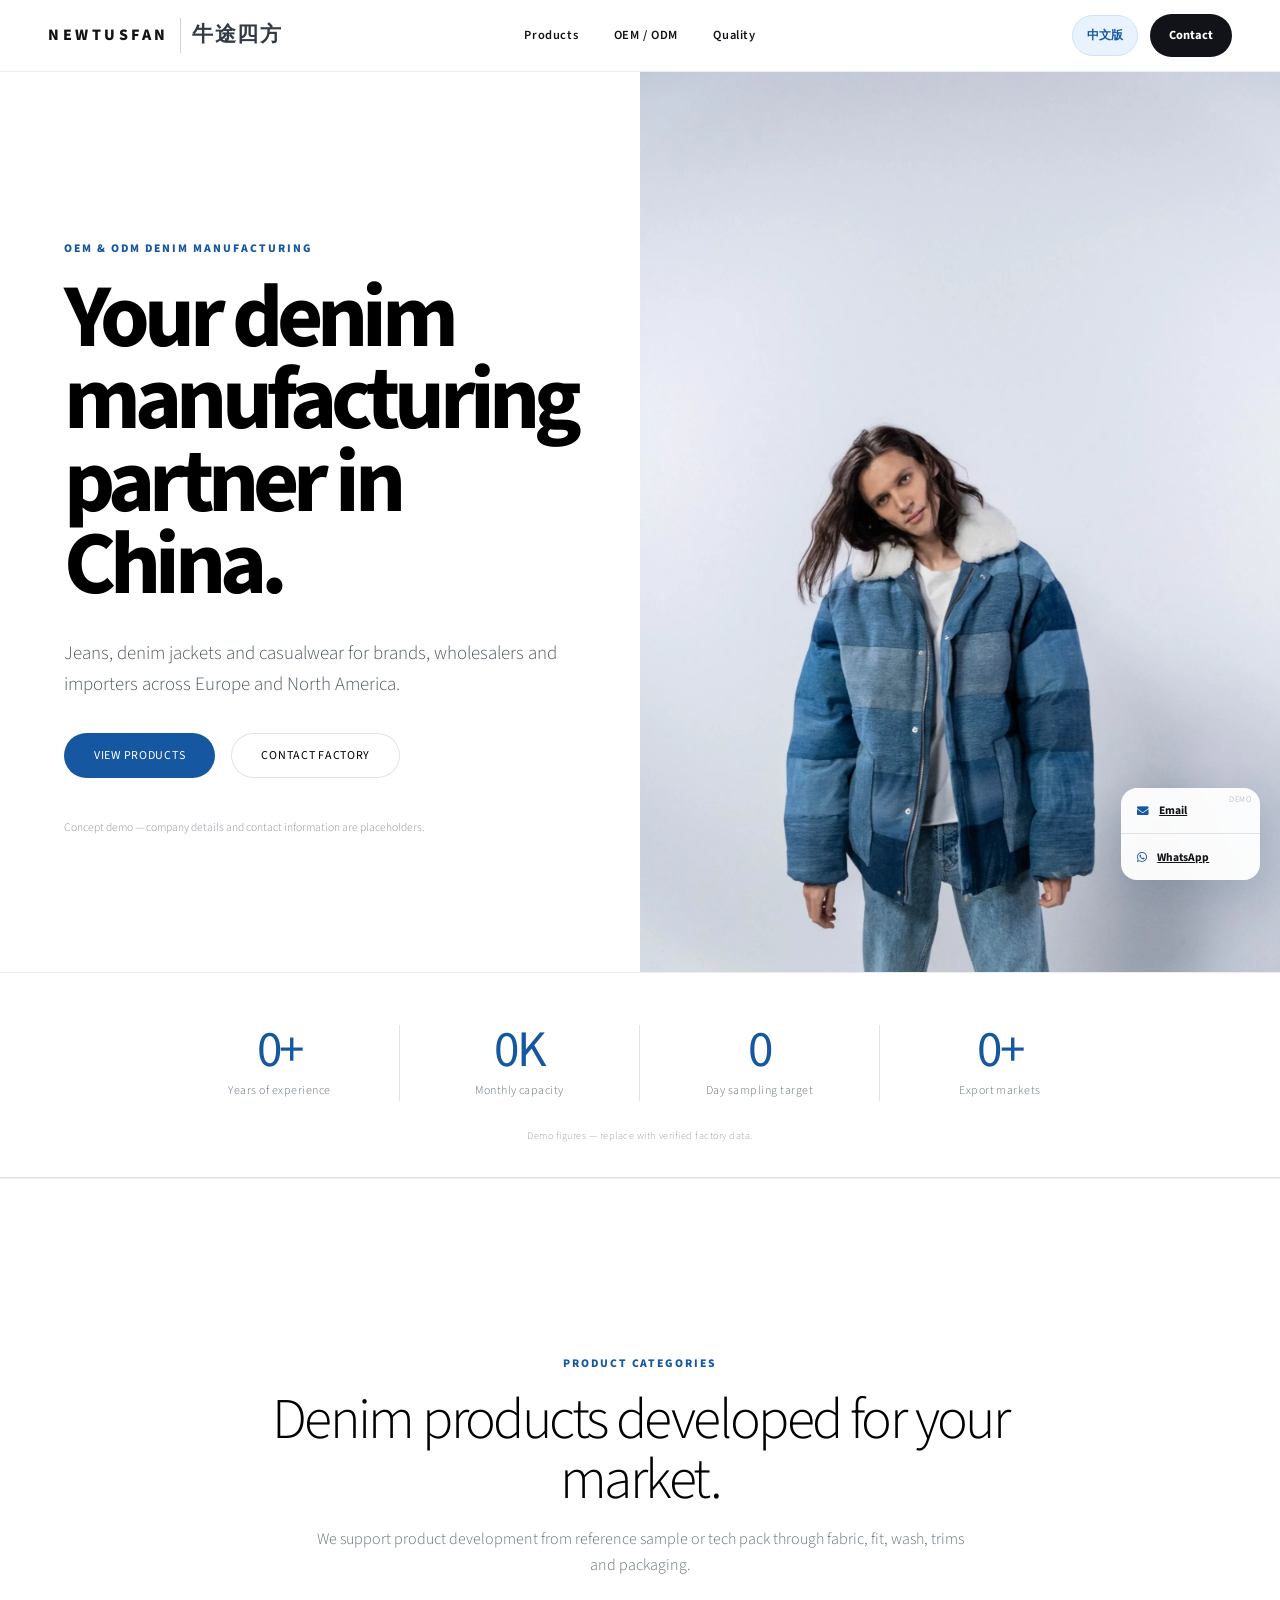
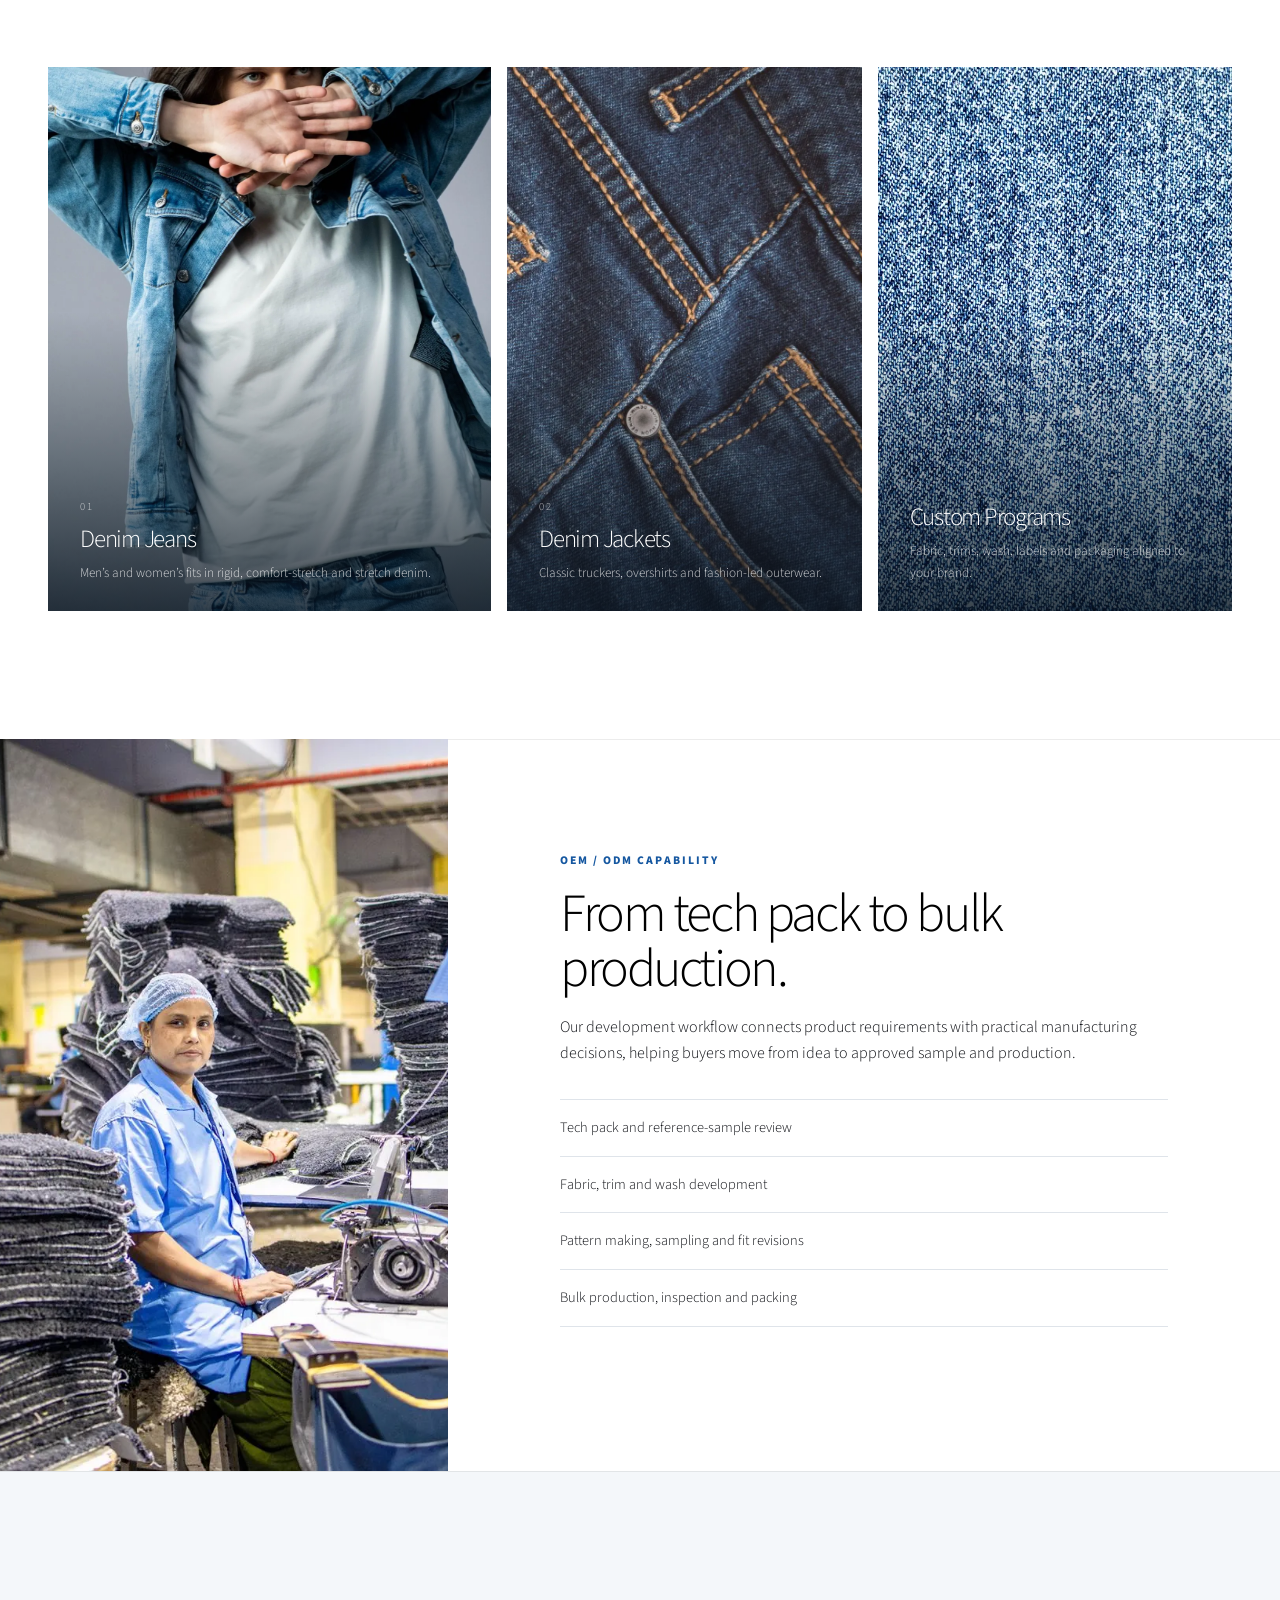
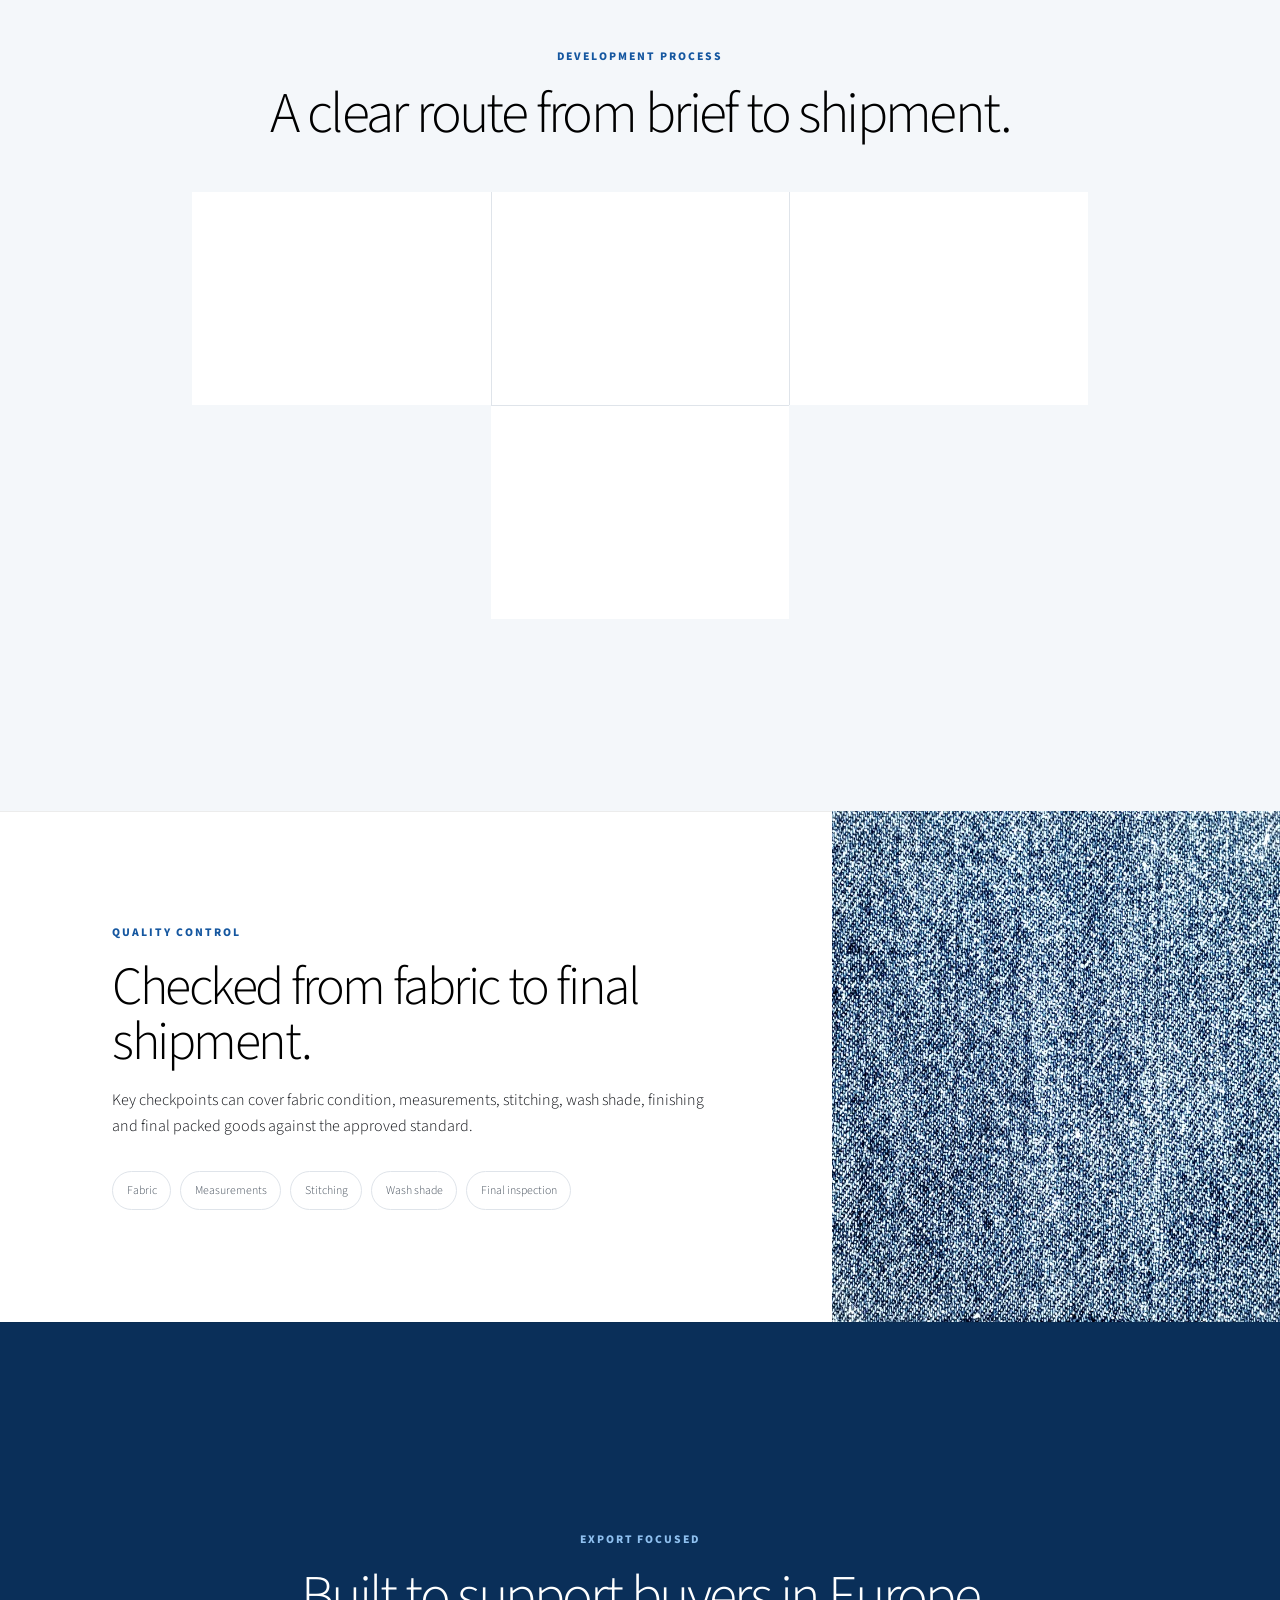
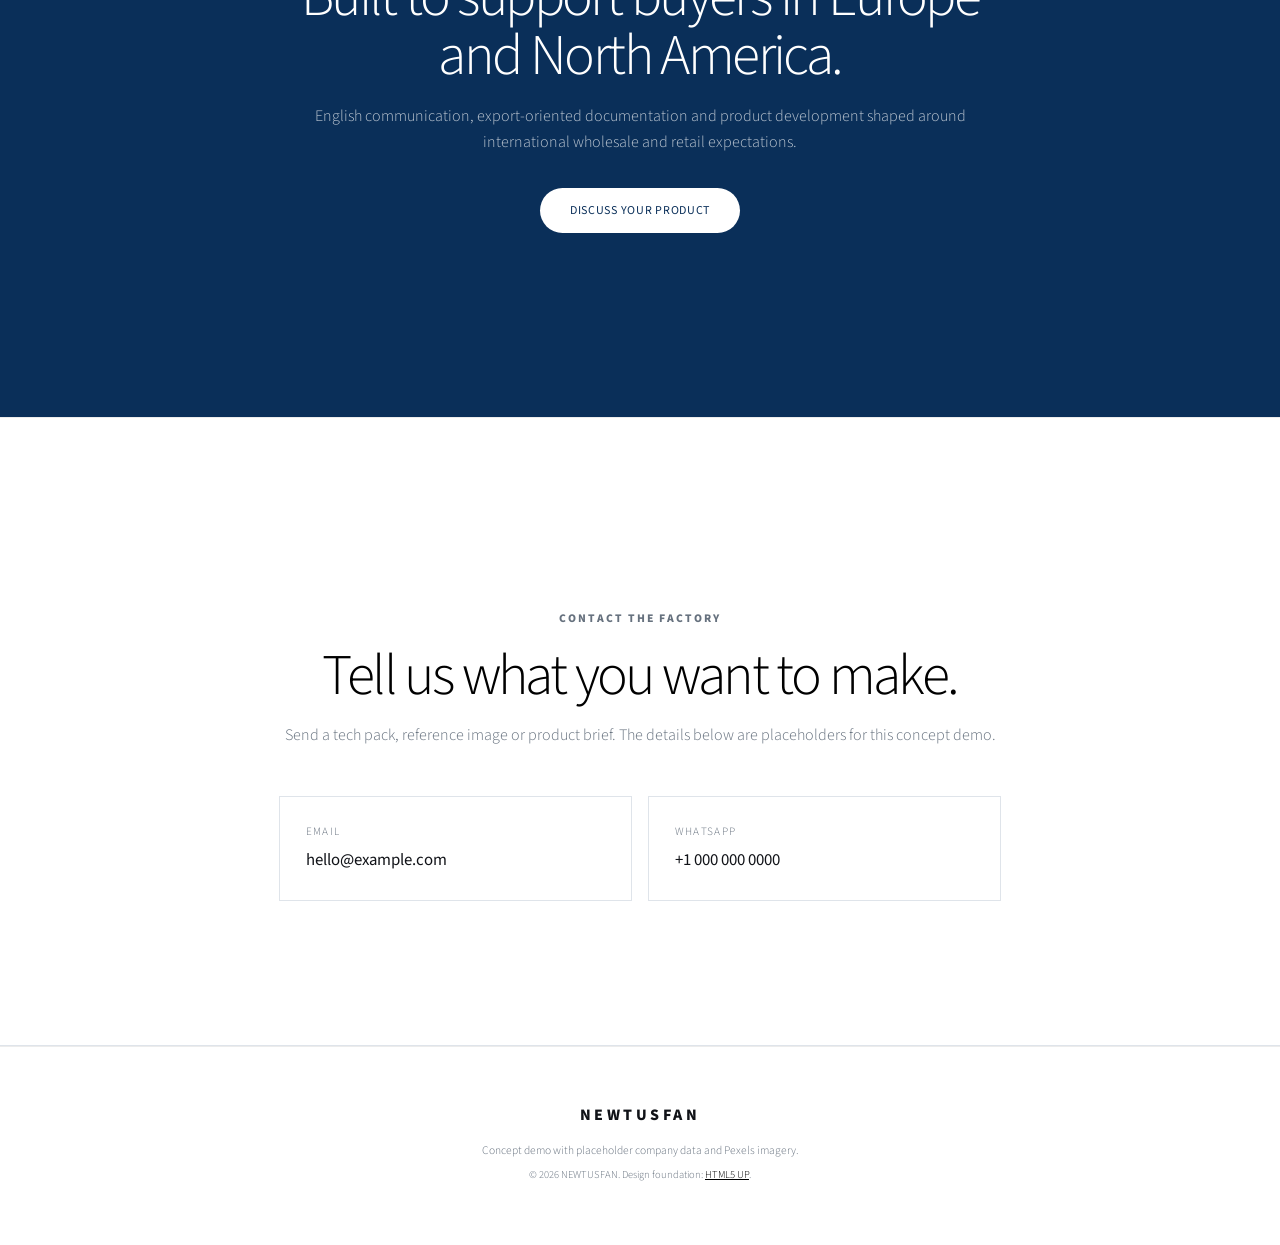
==== commit b5102362: "Replay factory counters on each view" ====
--- a/index.html
+++ b/index.html
@@ -145,6 +145,6 @@
 		</div>
 
 		<a class="mobile-contact smooth-scroll" href="#contact"><span class="icon solid fa-comment"></span> Contact factory</a>
-		<script src="assets/js/jquery.min.js"></script><script src="assets/js/jquery.scrollex.min.js"></script><script src="assets/js/jquery.scrolly.min.js"></script><script src="assets/js/browser.min.js"></script><script src="assets/js/breakpoints.min.js"></script><script src="assets/js/util.js"></script><script src="assets/js/main.js"></script><script src="assets/js/custom.js?v=7"></script>
+		<script src="assets/js/jquery.min.js"></script><script src="assets/js/jquery.scrollex.min.js"></script><script src="assets/js/jquery.scrolly.min.js"></script><script src="assets/js/browser.min.js"></script><script src="assets/js/breakpoints.min.js"></script><script src="assets/js/util.js"></script><script src="assets/js/main.js"></script><script src="assets/js/custom.js?v=8"></script>
 	</body>
 </html>
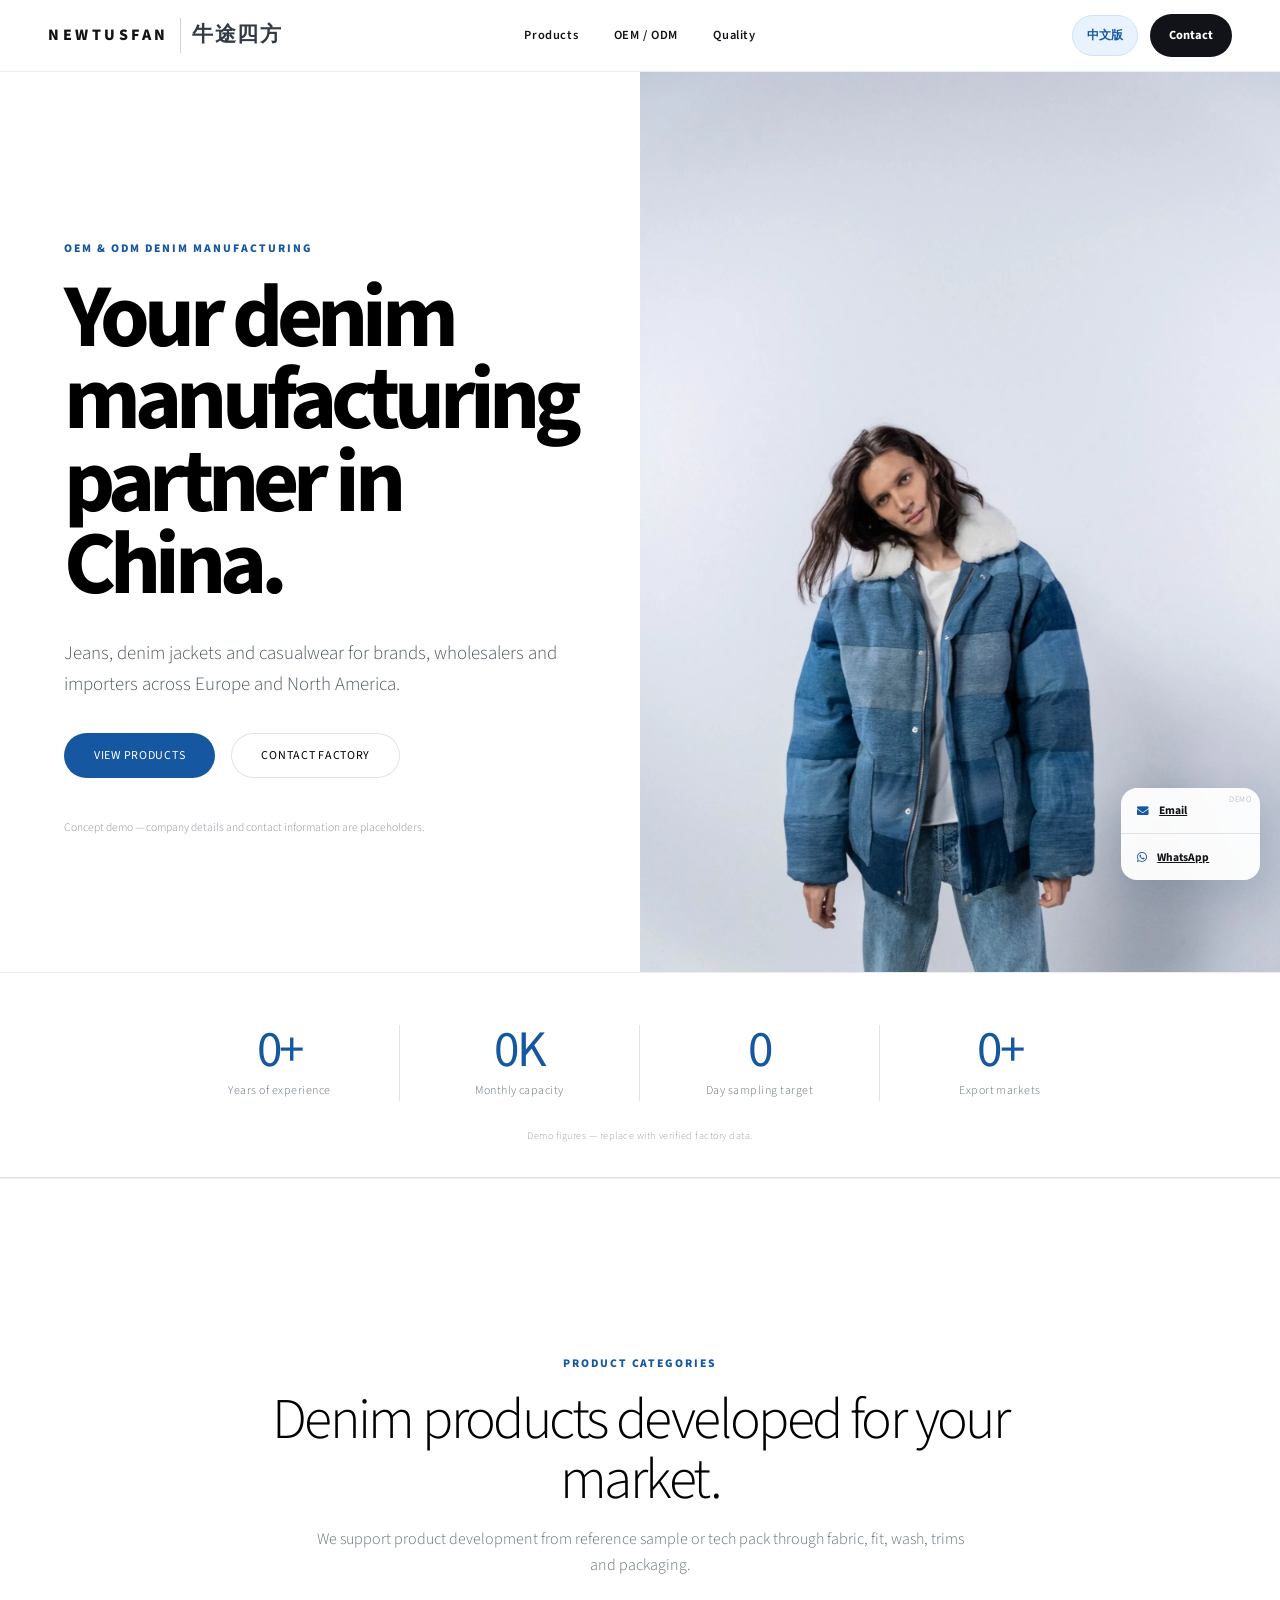
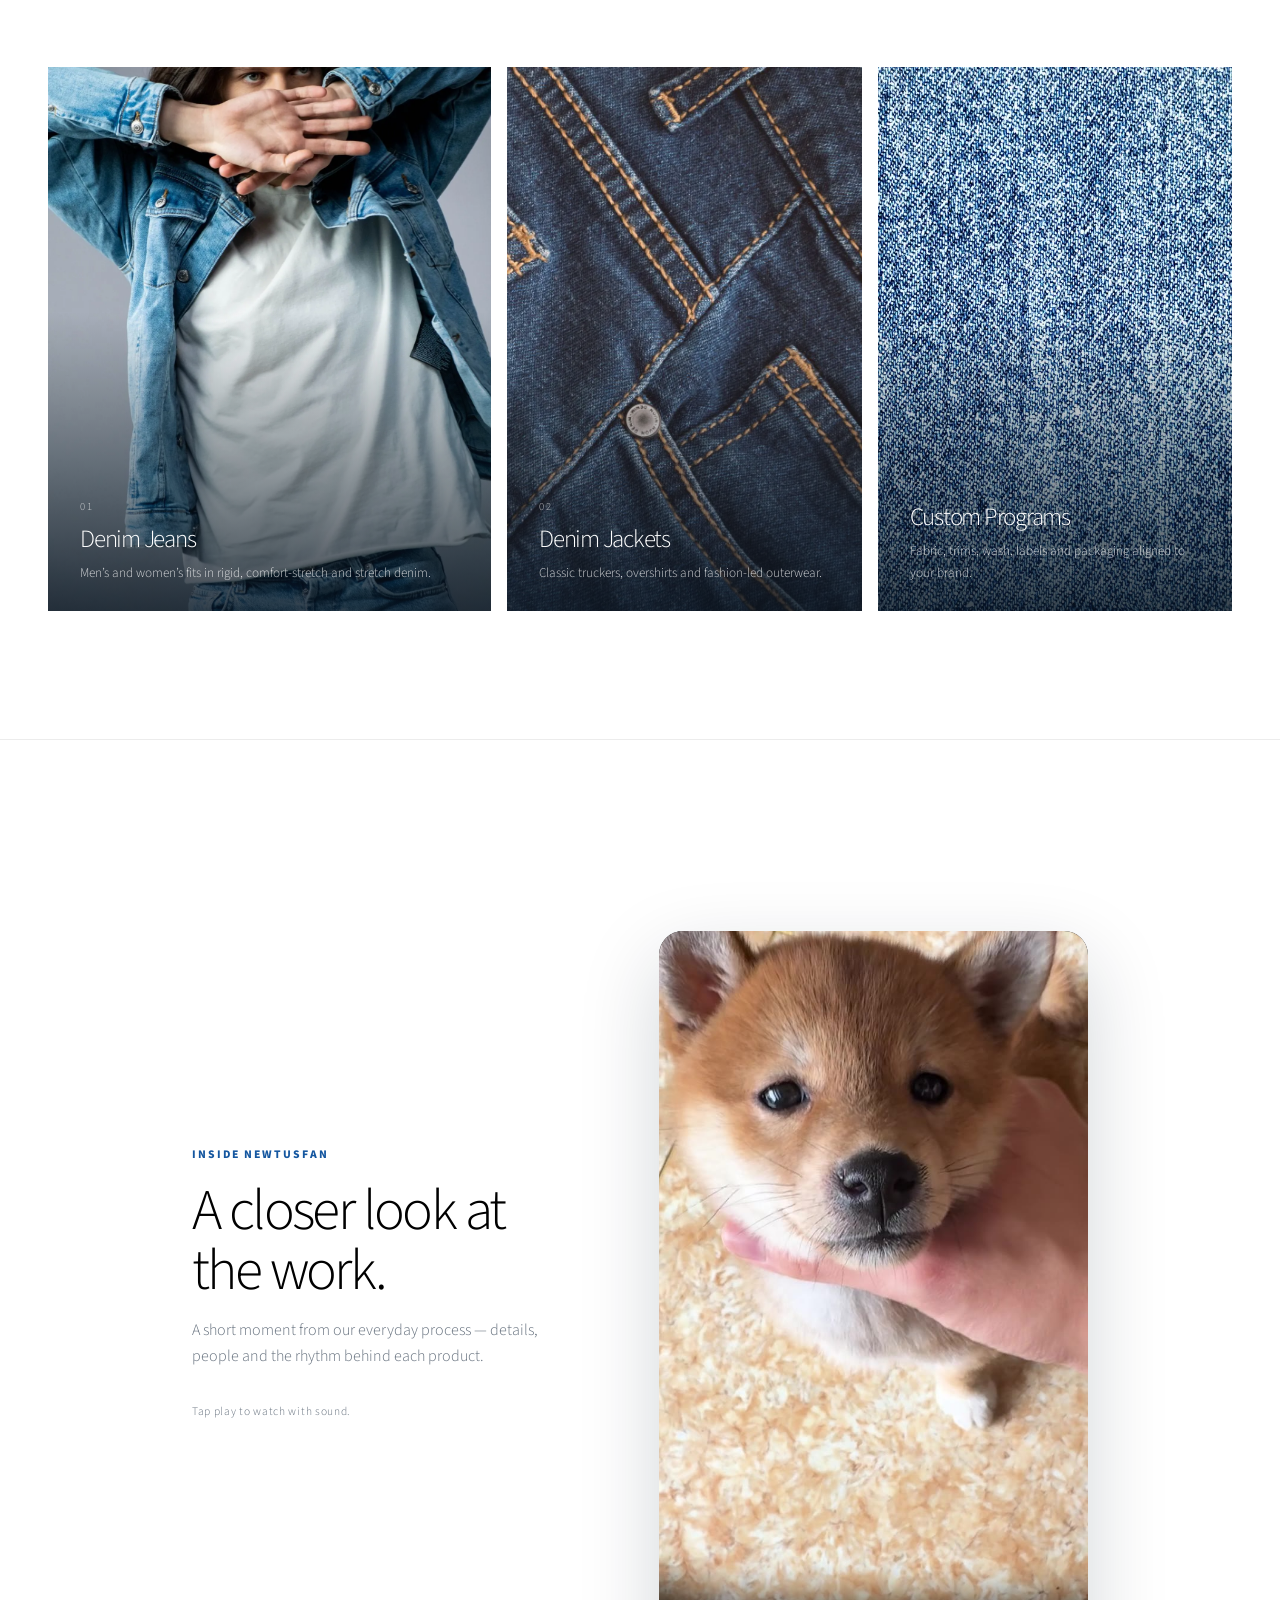
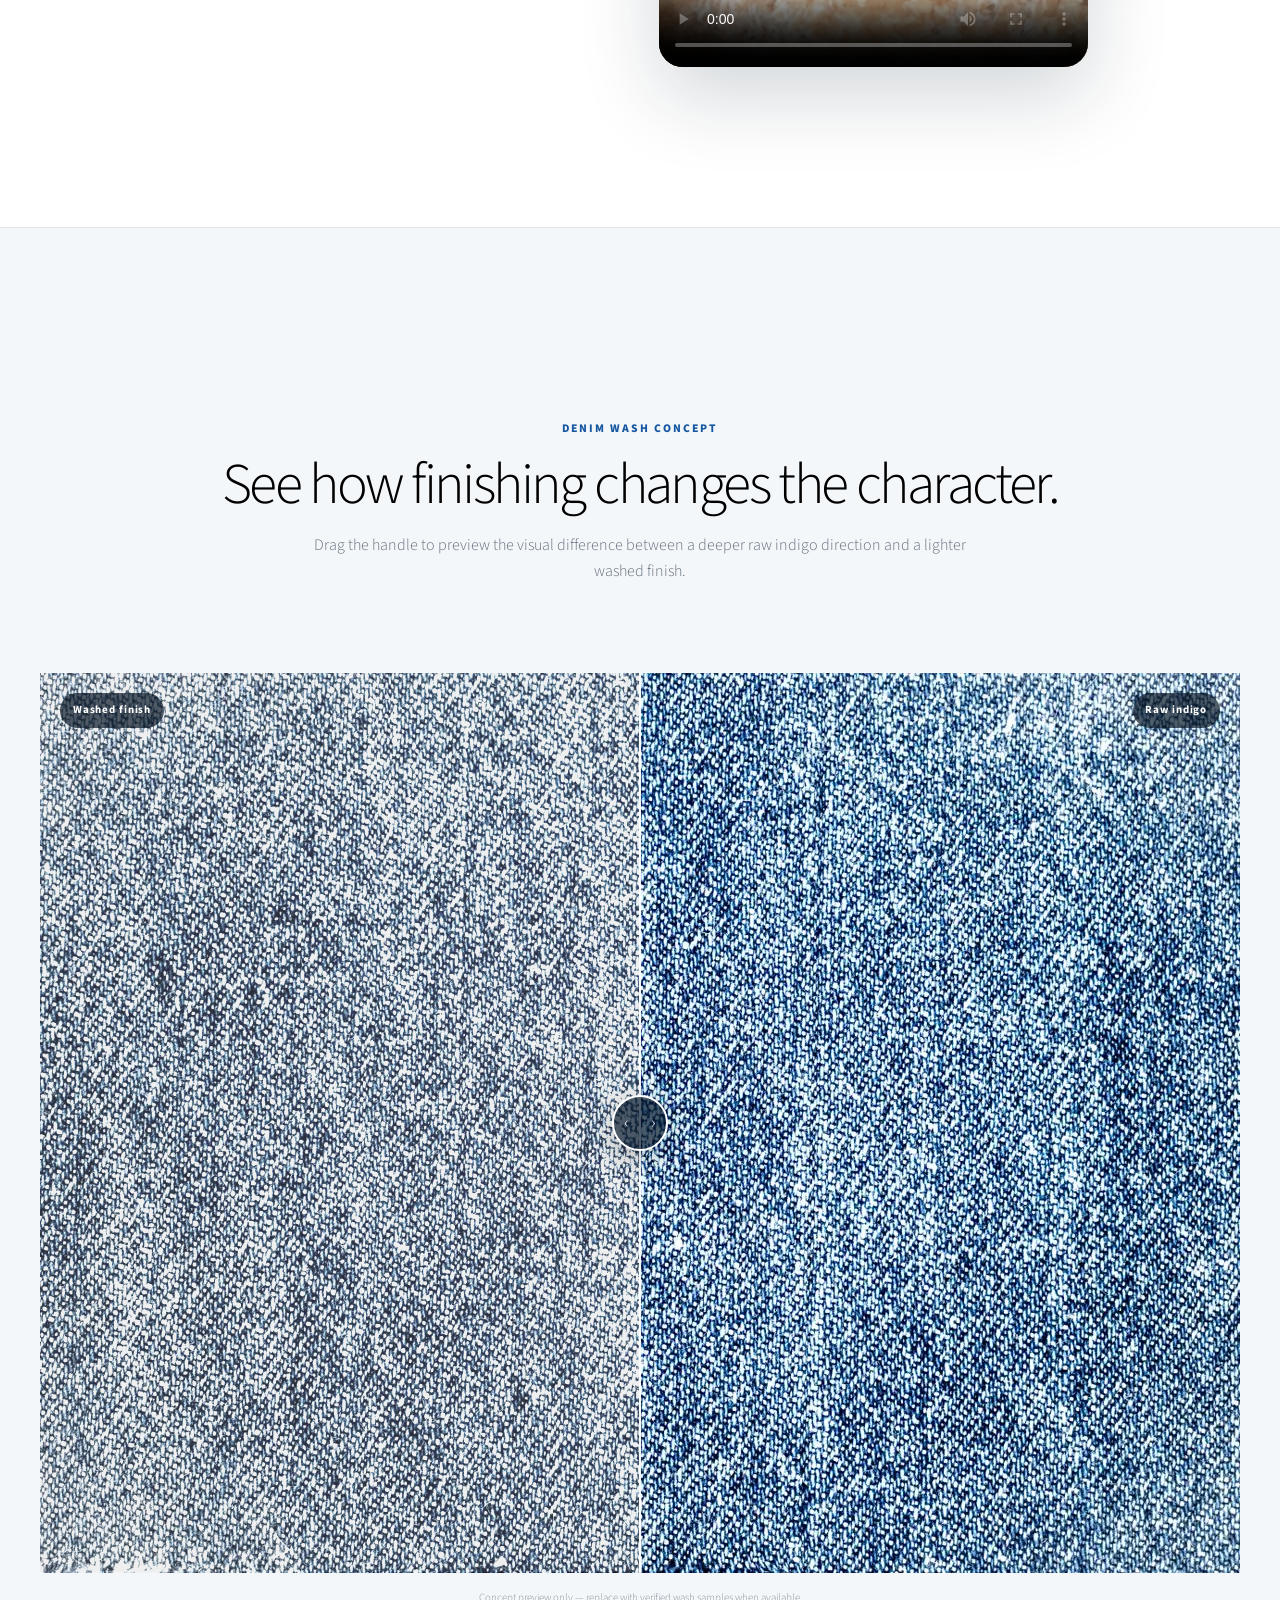
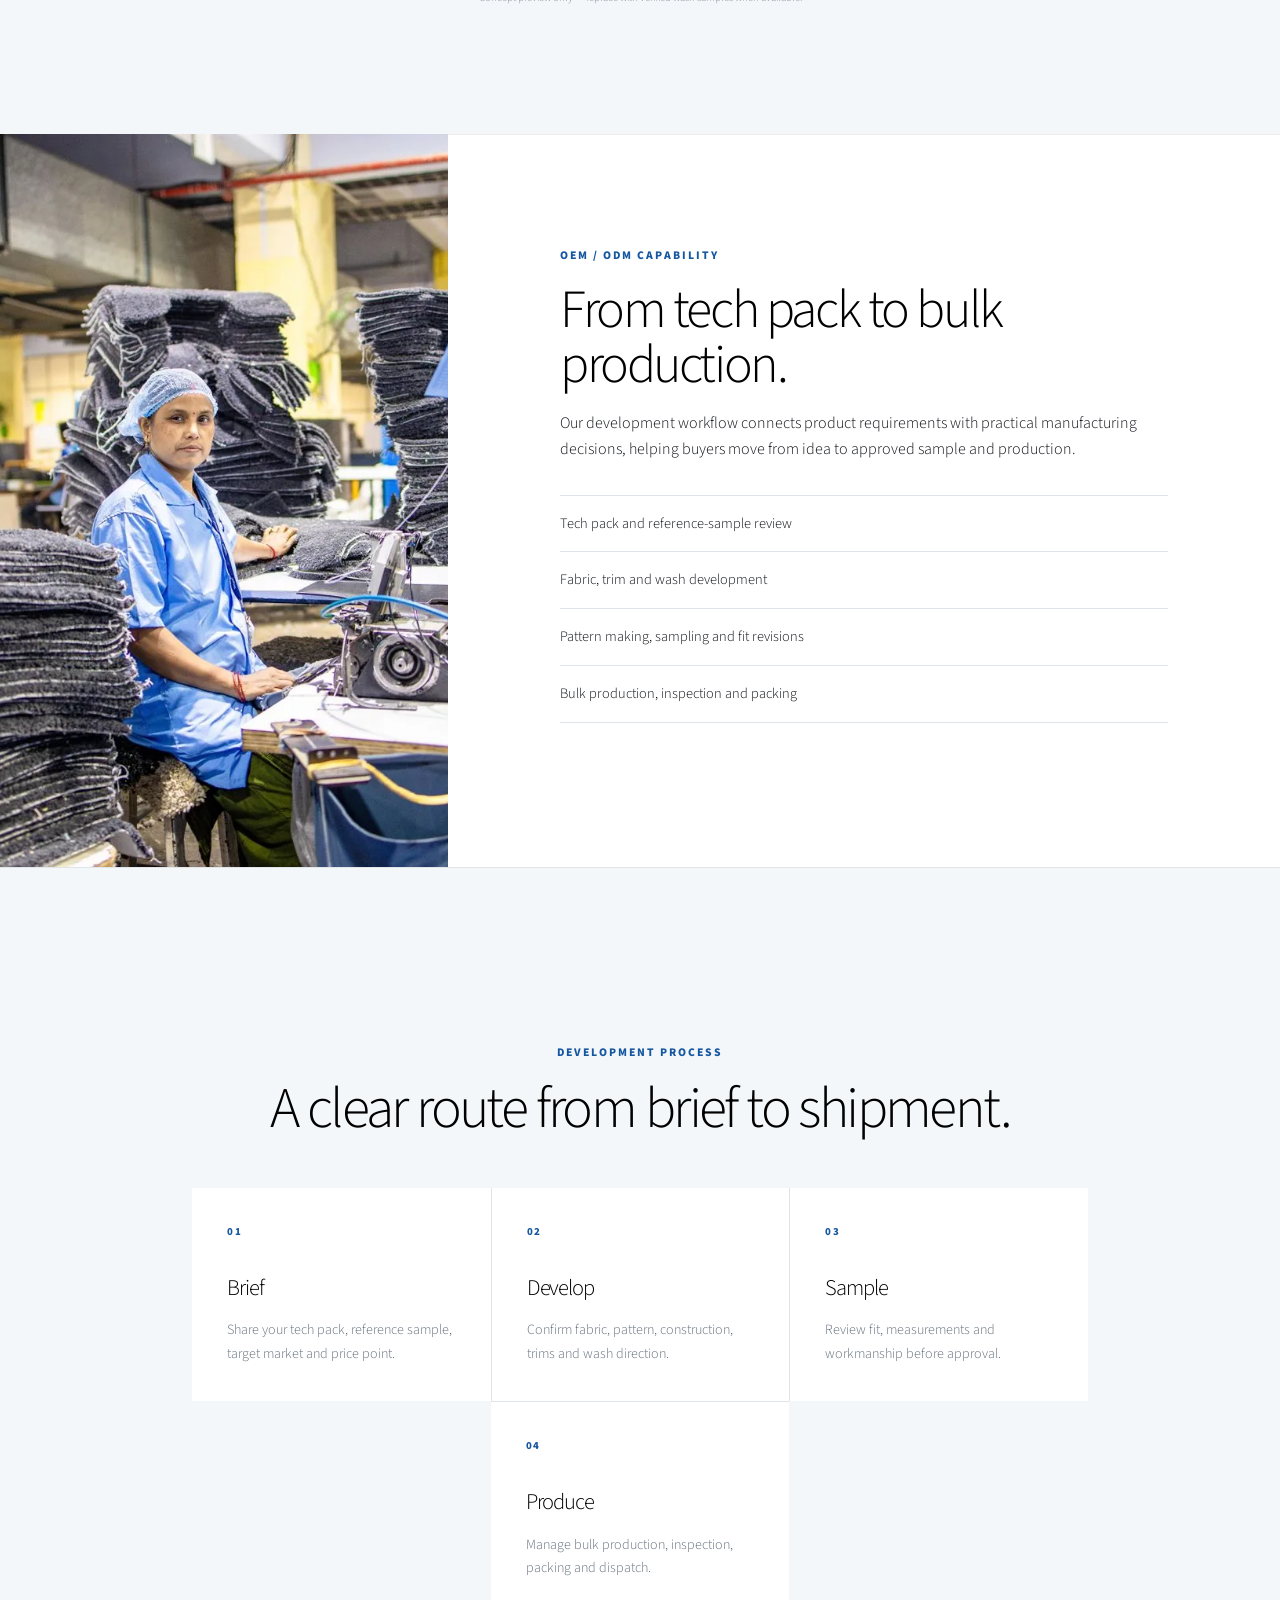
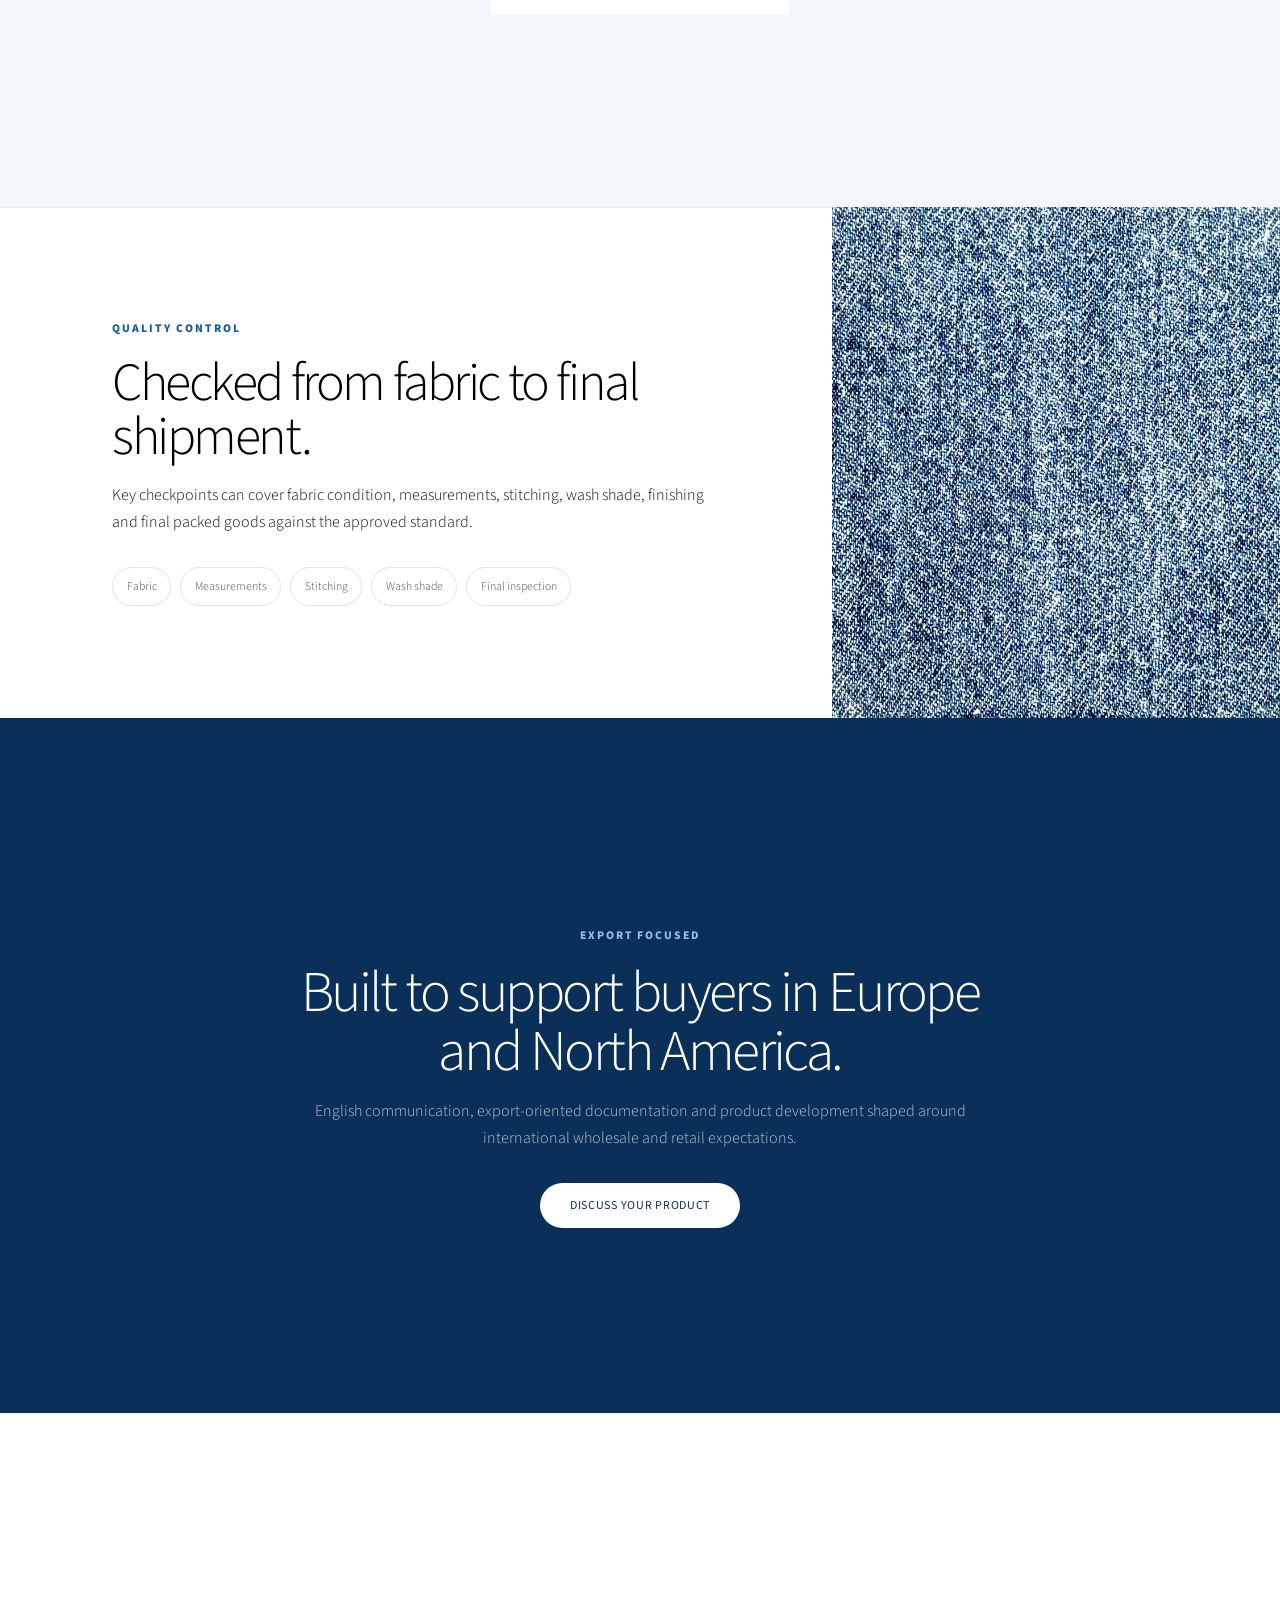
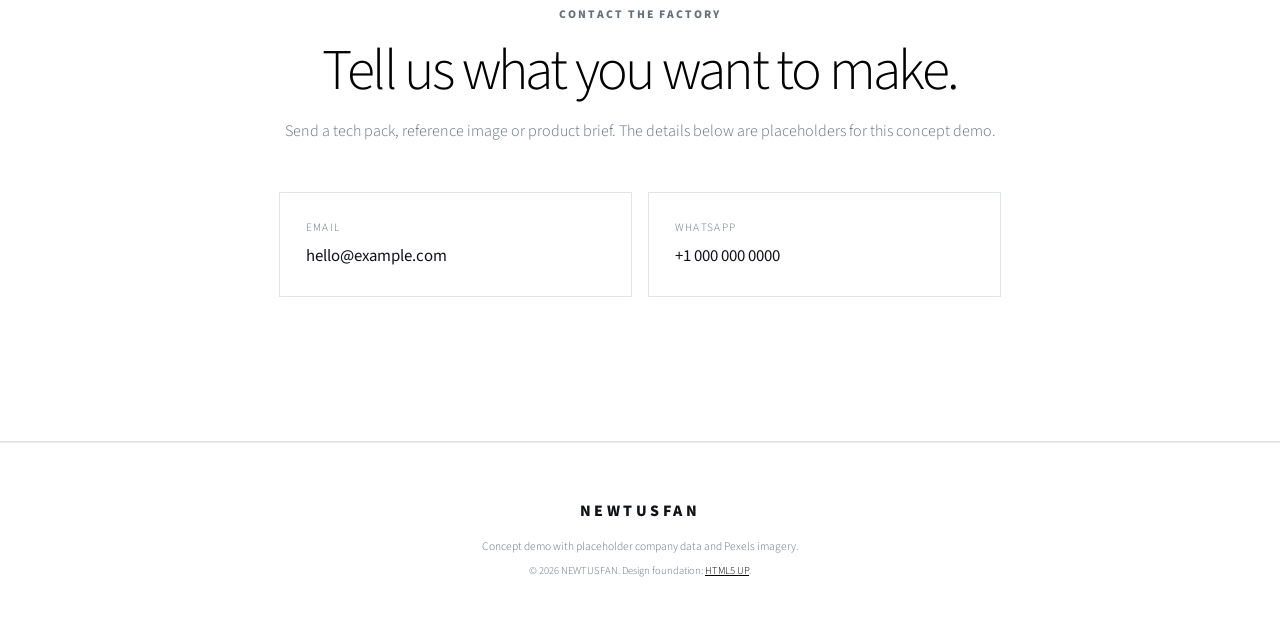
==== commit a0817323: "Add factory video and denim wash comparison" ====
--- a/index.html
+++ b/index.html
@@ -10,7 +10,7 @@
 		<link rel="alternate" hreflang="en" href="https://tujinchao.xyz/" />
 		<link rel="alternate" hreflang="zh-CN" href="https://tujinchao.xyz/zh/" />
 		<link rel="stylesheet" href="assets/css/main.css" />
-		<link rel="stylesheet" href="assets/css/custom.css?v=10" />
+		<link rel="stylesheet" href="assets/css/custom.css?v=11" />
 		<noscript><link rel="stylesheet" href="assets/css/noscript.css" /></noscript>
 	</head>
 	<body class="is-preload">
@@ -80,6 +80,23 @@
 				</div>
 			</section>
 
+			<section class="wrapper style1 media-section">
+				<div class="inner media-grid">
+					<div class="media-copy"><p class="eyebrow">Inside NEWTUSFAN</p><h2>A closer look at the work.</h2><p>A short moment from our everyday process — details, people and the rhythm behind each product.</p><p class="media-note">Tap play to watch with sound.</p></div>
+					<div class="video-shell"><video class="factory-video" controls playsinline preload="metadata" poster="videos/cheng-poster.jpg" aria-label="NEWTUSFAN work video"><source src="videos/cheng.mp4" type="video/mp4" />Your browser does not support HTML5 video.</video></div>
+				</div>
+			</section>
+
+			<section class="wrapper style1 align-center wash-section">
+				<div class="inner wash-intro"><p class="eyebrow">Denim wash concept</p><h2>See how finishing changes the character.</h2><p>Drag the handle to preview the visual difference between a deeper raw indigo direction and a lighter washed finish.</p></div>
+				<div class="wash-compare" data-compare style="--position: 50%;">
+					<picture class="compare-layer compare-before"><source srcset="images/denim-texture.webp" type="image/webp" /><img src="images/denim-texture.jpg" alt="Raw indigo denim texture" width="1200" height="900" loading="lazy" decoding="async" /></picture>
+					<div class="compare-after"><picture class="compare-layer"><source srcset="images/denim-texture.webp" type="image/webp" /><img src="images/denim-texture.jpg" alt="Lighter washed denim texture preview" width="1200" height="900" loading="lazy" decoding="async" /></picture></div>
+					<span class="compare-label compare-label-before">Raw indigo</span><span class="compare-label compare-label-after">Washed finish</span><span class="compare-divider" aria-hidden="true"><i></i></span>
+					<input type="range" min="0" max="100" value="50" aria-label="Compare raw and washed denim effect" />
+				</div>
+				<p class="compare-note">Concept preview only — replace with verified wash samples when available.</p>
+			</section>
 			<section id="capabilities" class="spotlight style1 orient-right content-align-left image-position-center onscroll-image-fade-in capability-section">
 				<div class="content">
 					<p class="eyebrow">OEM / ODM capability</p>
@@ -145,6 +162,6 @@
 		</div>
 
 		<a class="mobile-contact smooth-scroll" href="#contact"><span class="icon solid fa-comment"></span> Contact factory</a>
-		<script src="assets/js/jquery.min.js"></script><script src="assets/js/jquery.scrollex.min.js"></script><script src="assets/js/jquery.scrolly.min.js"></script><script src="assets/js/browser.min.js"></script><script src="assets/js/breakpoints.min.js"></script><script src="assets/js/util.js"></script><script src="assets/js/main.js"></script><script src="assets/js/custom.js?v=8"></script>
+		<script src="assets/js/jquery.min.js"></script><script src="assets/js/jquery.scrollex.min.js"></script><script src="assets/js/jquery.scrolly.min.js"></script><script src="assets/js/browser.min.js"></script><script src="assets/js/breakpoints.min.js"></script><script src="assets/js/util.js"></script><script src="assets/js/main.js"></script><script src="assets/js/custom.js?v=9"></script>
 	</body>
 </html>
--- a/assets/css/custom.css
+++ b/assets/css/custom.css
@@ -159,10 +159,45 @@
 .lightbox-next { right: 1.25rem; }
 .lightbox-open { overflow: hidden; }
 
+
+.media-section { padding: 8rem 2rem; background: #fff; }
+.media-grid { display: grid; grid-template-columns: minmax(0, .85fr) minmax(20rem, 1fr); align-items: center; gap: clamp(3rem, 8vw, 8rem); max-width: 1200px !important; }
+.media-copy h2, .wash-intro h2 { font-size: clamp(2.5rem, 4.5vw, 4.8rem); line-height: 1.03; letter-spacing: -.045em; }
+.media-copy > p:not(.eyebrow) { max-width: 34rem; color: var(--muted); }
+.media-note { margin-top: 2rem; font-size: .72rem; letter-spacing: .06em; }
+.video-shell { justify-self: end; width: min(100%, 31rem); overflow: hidden; border-radius: 1.5rem; background: #05080c; box-shadow: 0 28px 80px rgba(7,25,45,.18); }
+.factory-video { display: block; width: 100%; aspect-ratio: 9 / 16; max-height: 46rem; object-fit: cover; background: #05080c; }
+
+.wash-section { padding: 8rem 2rem; background: var(--soft); }
+.wash-intro { max-width: 850px; padding-bottom: 3.5rem !important; }
+.wash-intro > p:last-child { max-width: 42rem; margin-left: auto; margin-right: auto; color: var(--muted); }
+.wash-compare { --position: 50%; position: relative; width: min(100%, 1200px); aspect-ratio: 4 / 3; margin: 0 auto; overflow: hidden; background: #17324d; user-select: none; touch-action: pan-y; }
+.compare-layer, .compare-after { position: absolute; inset: 0; display: block; width: 100%; height: 100%; }
+.compare-layer img { width: 100%; height: 100%; object-fit: cover; }
+.compare-after { z-index: 1; clip-path: inset(0 calc(100% - var(--position)) 0 0); }
+.compare-after img { filter: saturate(.52) brightness(1.24) contrast(.86); }
+.compare-after:after { content: ""; position: absolute; inset: 0; background: rgba(190,205,215,.12); mix-blend-mode: screen; pointer-events: none; }
+.wash-compare input[type="range"] { position: absolute; z-index: 5; inset: 0; width: 100%; height: 100%; margin: 0; opacity: 0; cursor: ew-resize; }
+.compare-divider { position: absolute; z-index: 3; top: 0; bottom: 0; left: var(--position); width: 2px; background: rgba(255,255,255,.95); transform: translateX(-50%); pointer-events: none; }
+.compare-divider i { position: absolute; top: 50%; left: 50%; width: 3.5rem; height: 3.5rem; border: 2px solid #fff; border-radius: 50%; background: rgba(8,25,43,.7); transform: translate(-50%,-50%); box-shadow: 0 8px 30px rgba(0,0,0,.25); }
+.compare-divider i:before, .compare-divider i:after { position: absolute; top: 50%; color: #fff; font-style: normal; font-size: 1.1rem; transform: translateY(-52%); }
+.compare-divider i:before { content: "‹"; left: .65rem; }
+.compare-divider i:after { content: "›"; right: .65rem; }
+.compare-label { position: absolute; z-index: 4; top: 1.25rem; padding: .55rem .8rem; border-radius: 999px; background: rgba(7,20,34,.68); color: #fff; font-size: .68rem; font-weight: 700; letter-spacing: .08em; pointer-events: none; }
+.compare-label-before { right: 1.25rem; }
+.compare-label-after { left: 1.25rem; }
+.compare-note { margin: 1rem auto 0; color: #8b949e; font-size: .68rem; }
+
 @media screen and (max-width: 980px) {
 	html, body { width: 100%; max-width: 100%; overflow-x: hidden; }
 	body { padding-top: 4rem; padding-bottom: 4rem; }
 	#wrapper { width: 100%; max-width: 100%; overflow: hidden; }
+	.media-section, .wash-section { padding: 5rem 1rem; }
+	.media-grid { grid-template-columns: 1fr; gap: 2.5rem; width: 100% !important; text-align: center; }
+	.media-copy > p:not(.eyebrow) { margin-left: auto; margin-right: auto; }
+	.video-shell { justify-self: center; width: min(100%, 23rem); }
+	.wash-intro { width: 100% !important; padding-left: .5rem !important; padding-right: .5rem !important; }
+	.wash-compare { aspect-ratio: 3 / 4; }
 	.site-header { width: auto !important; max-width: 100vw; height: 4rem; padding: 0 1.25rem; box-sizing: border-box; grid-template-columns: minmax(0, 1fr) auto; }
 	.site-header nav { display: none; }
 	.header-actions { position: absolute; top: 50%; right: 1.25rem; min-width: 0; gap: .45rem; transform: translateY(-50%); }
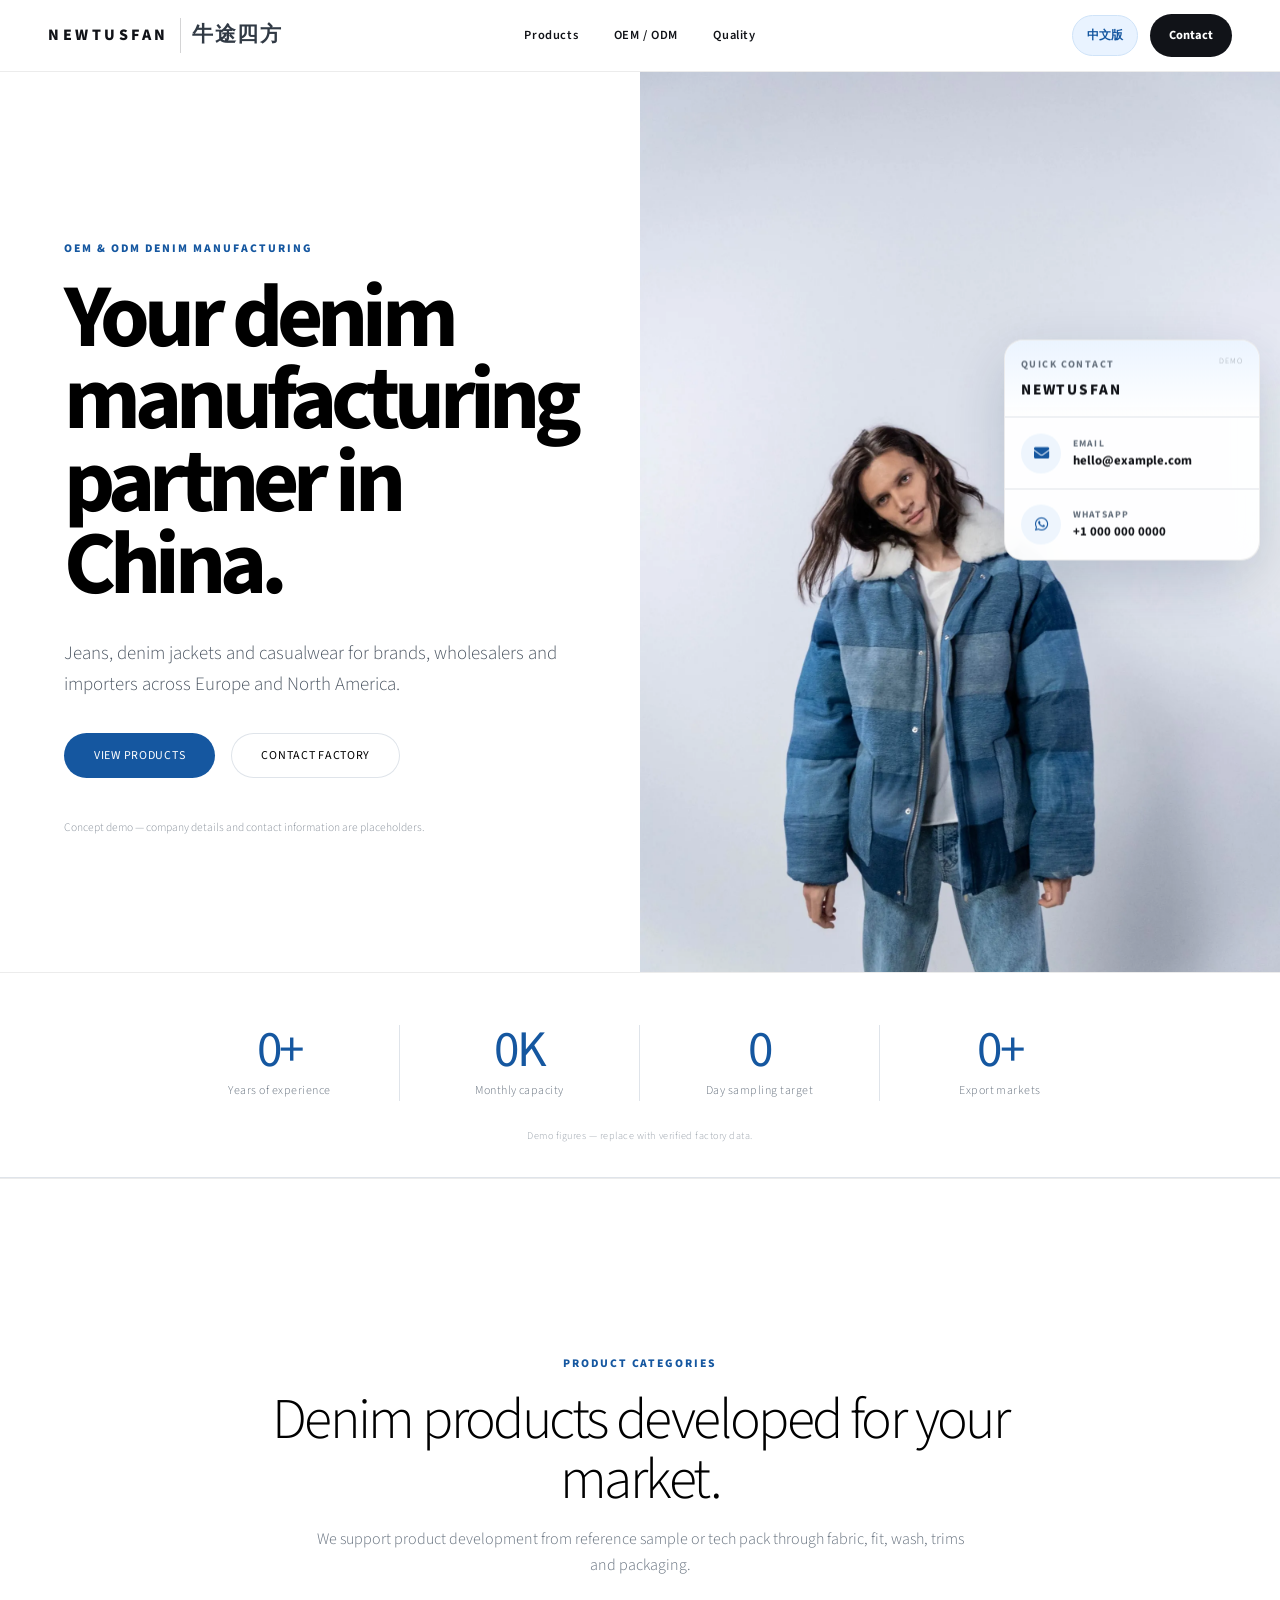
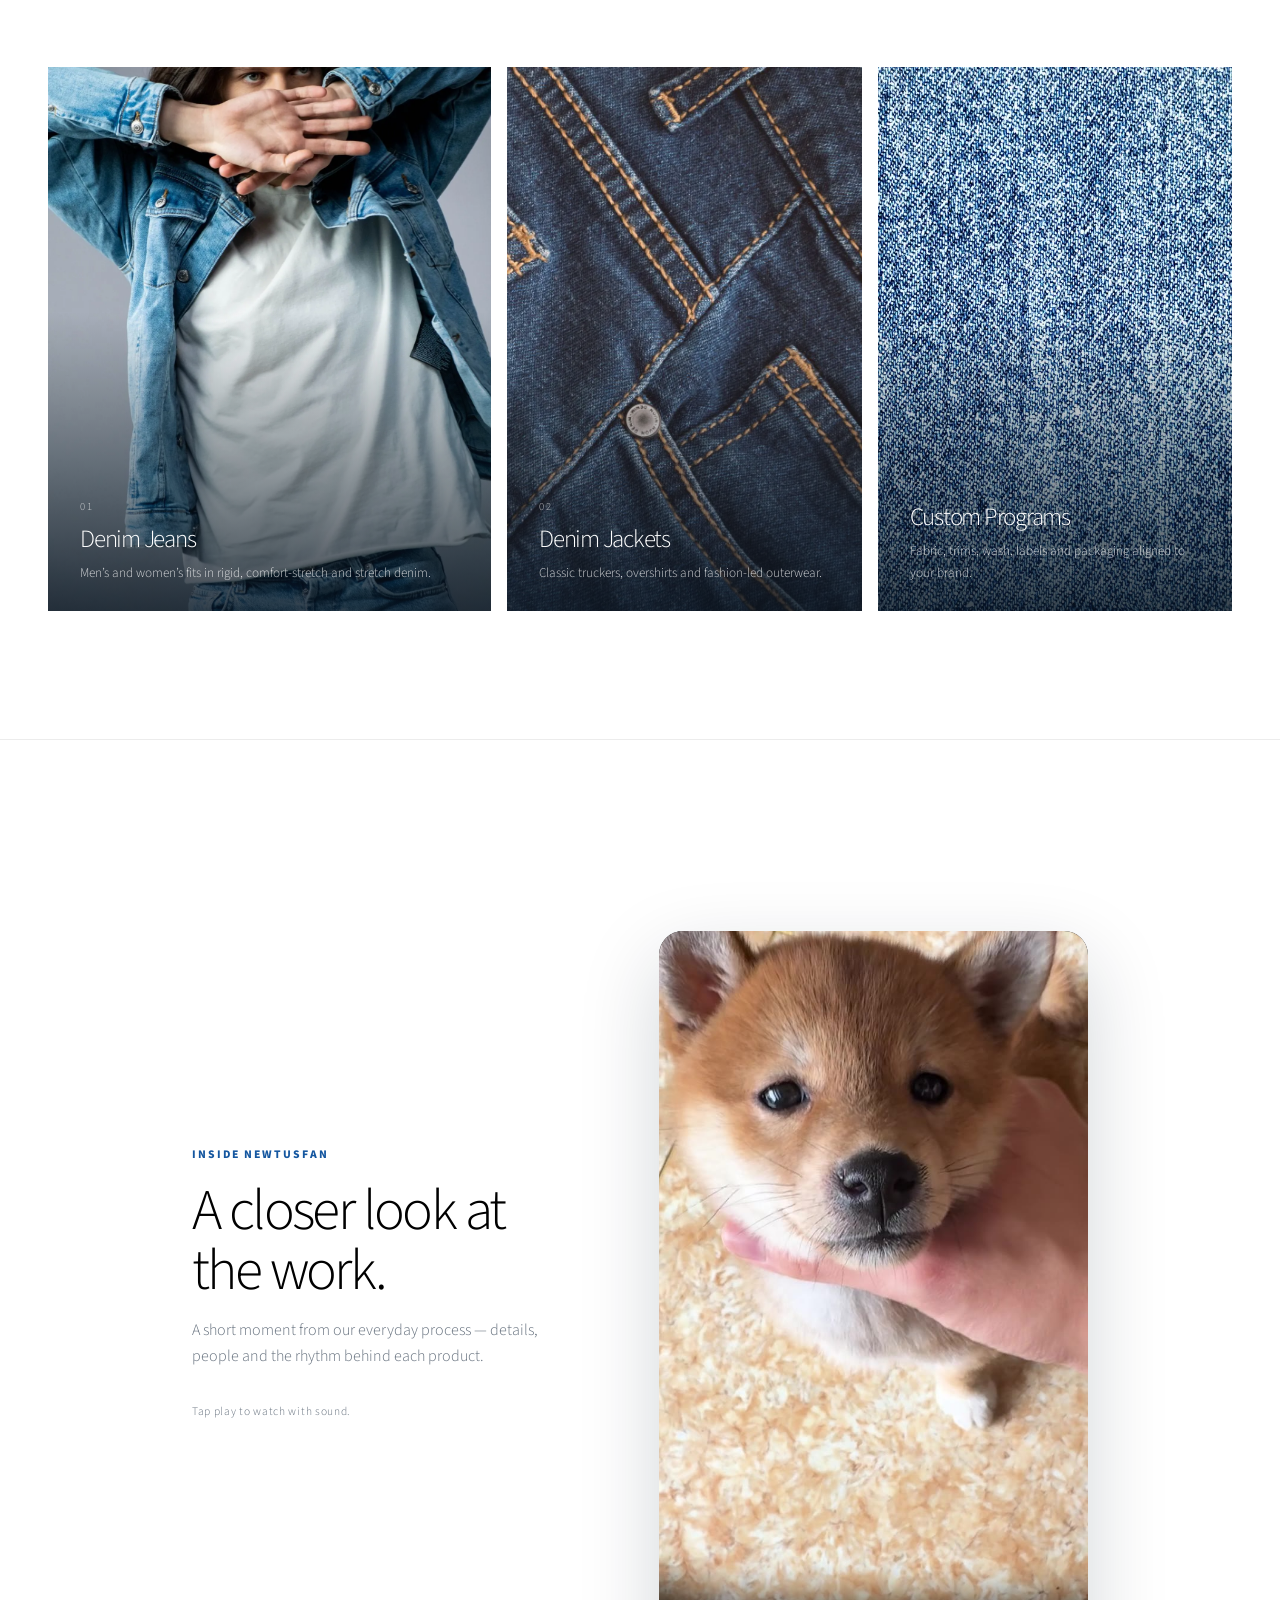
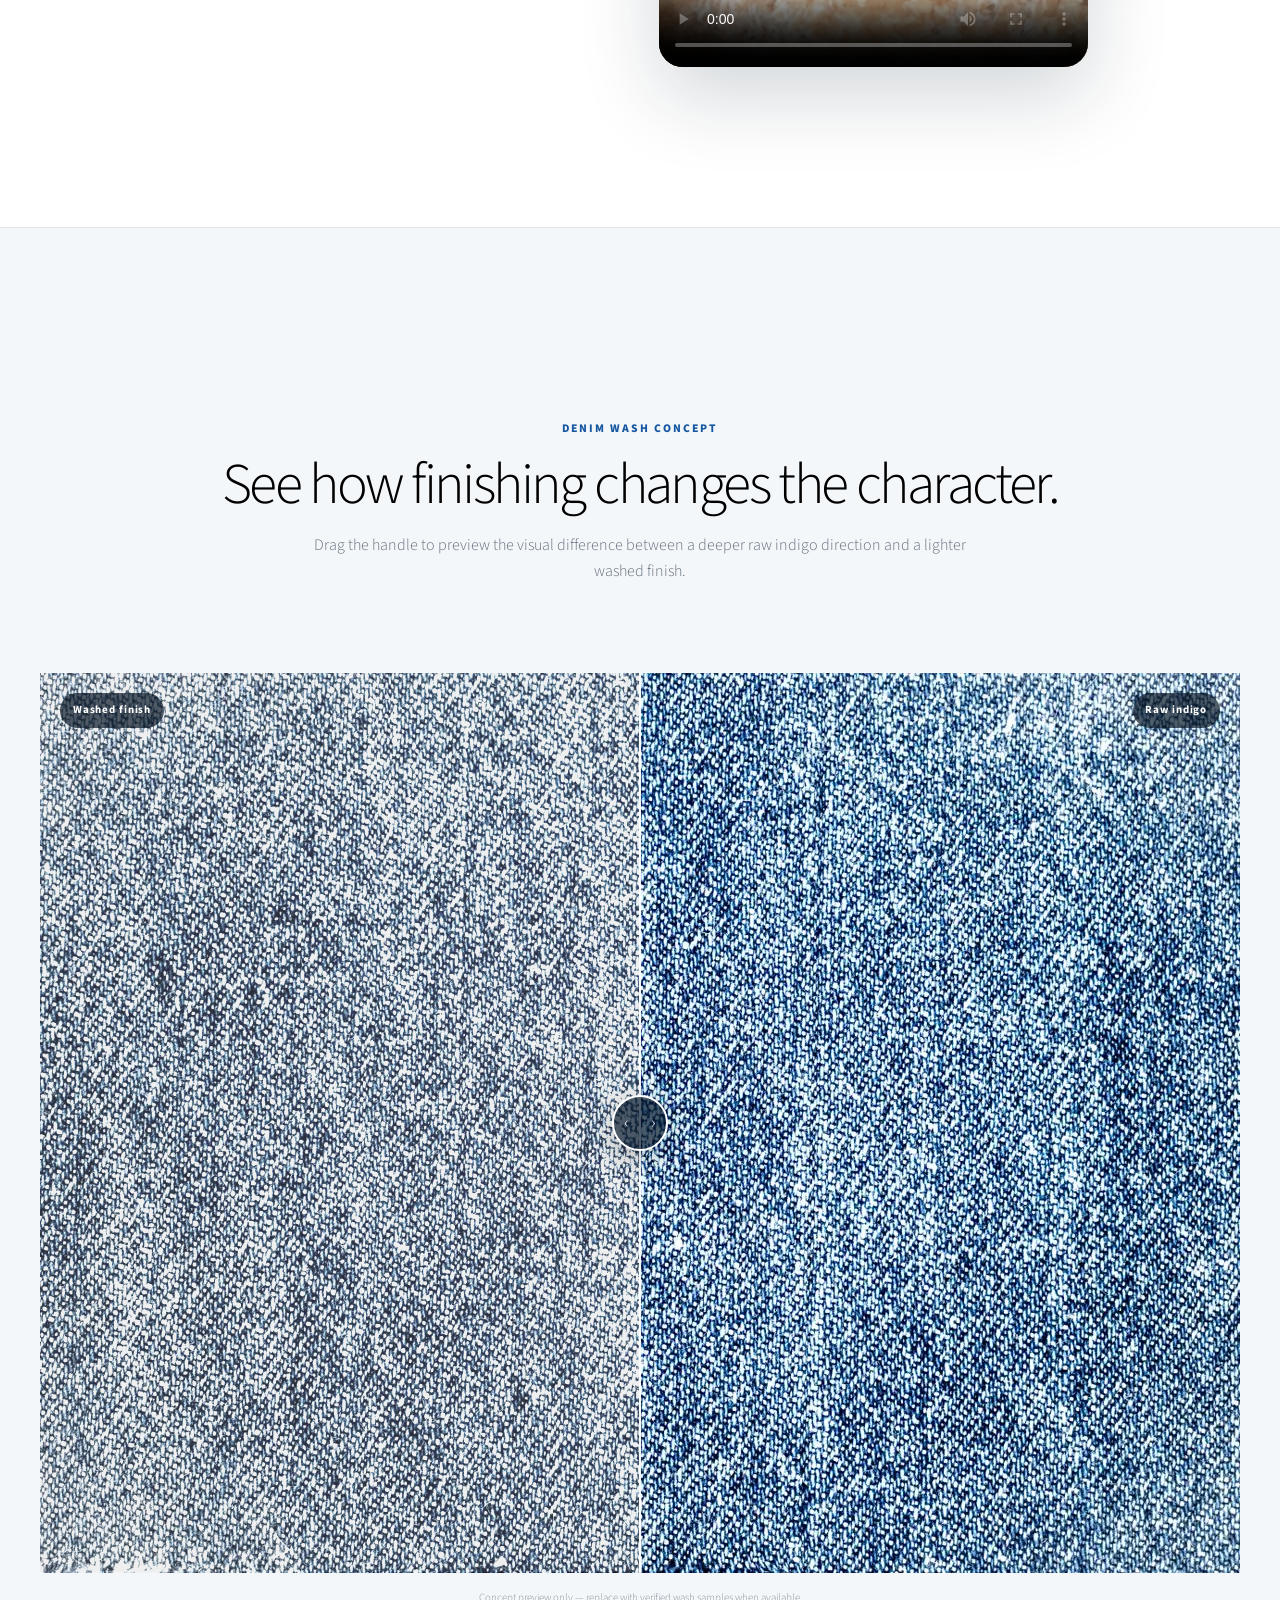
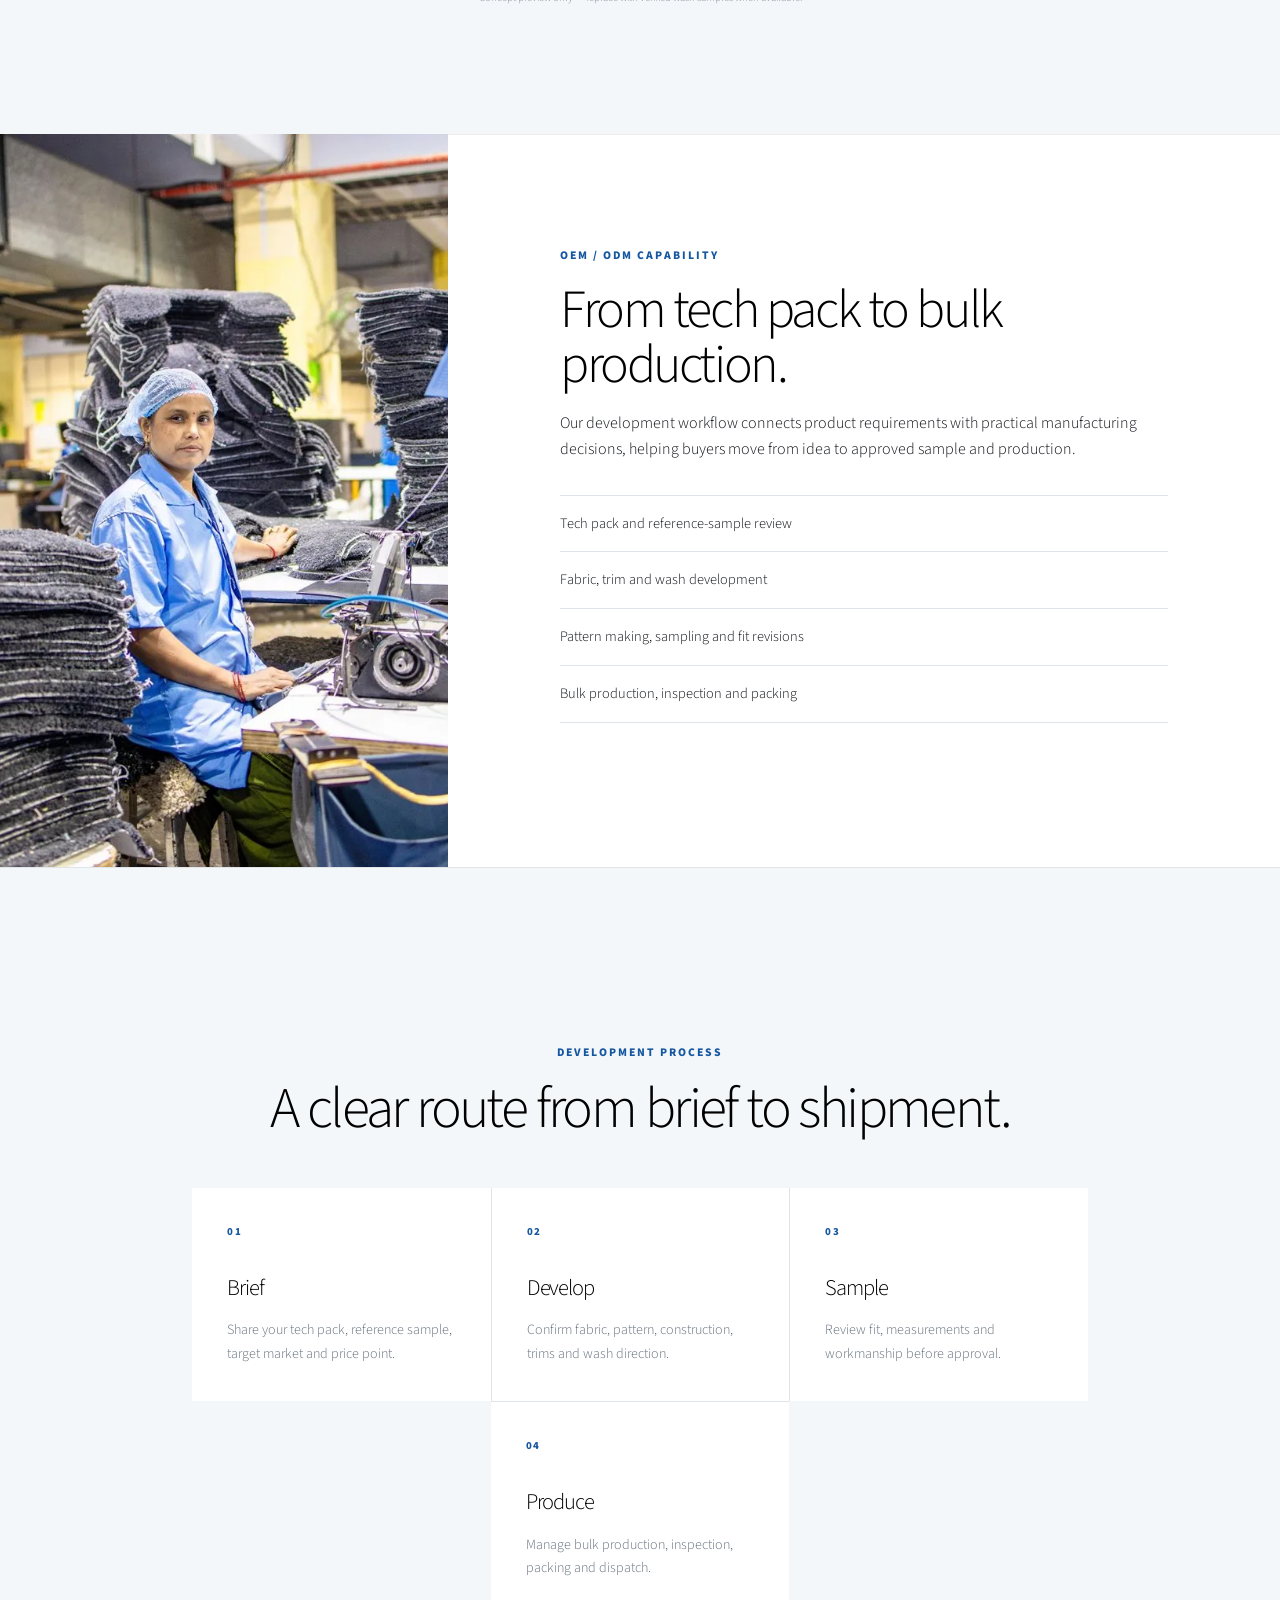
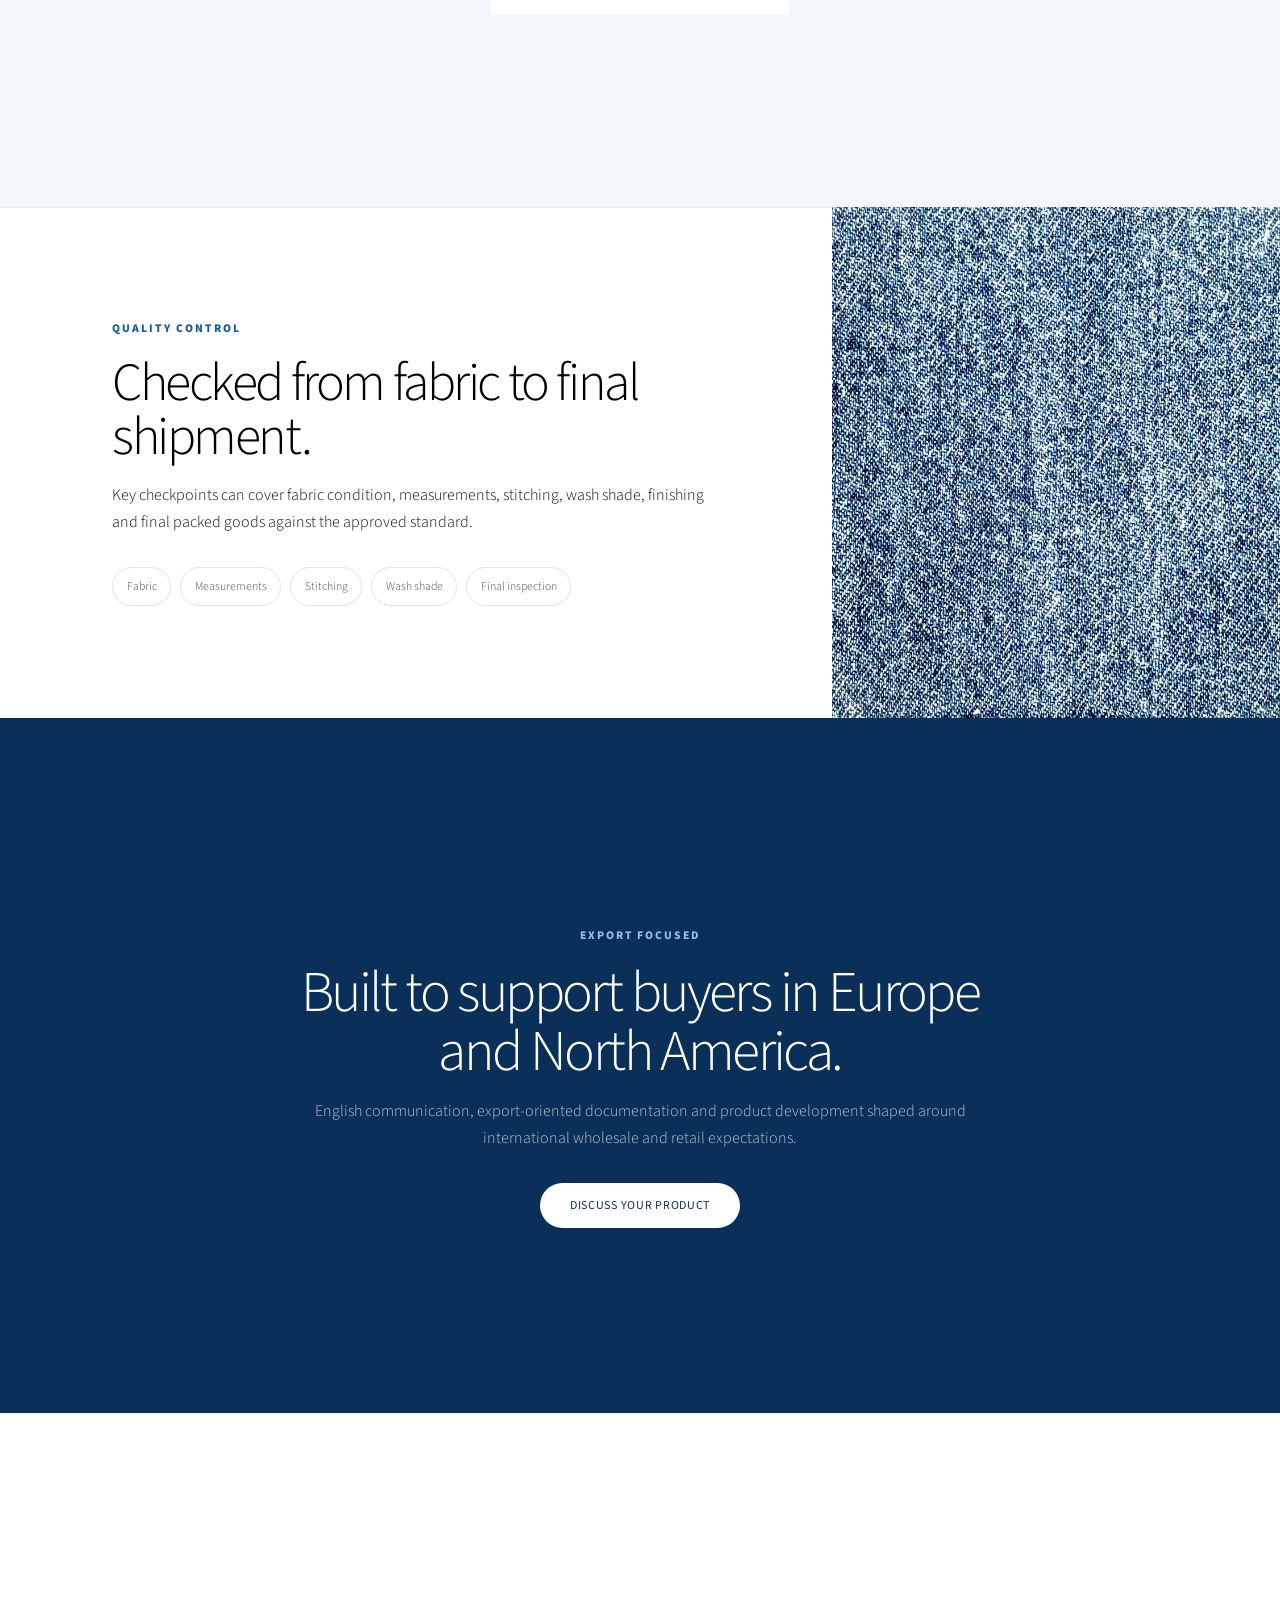
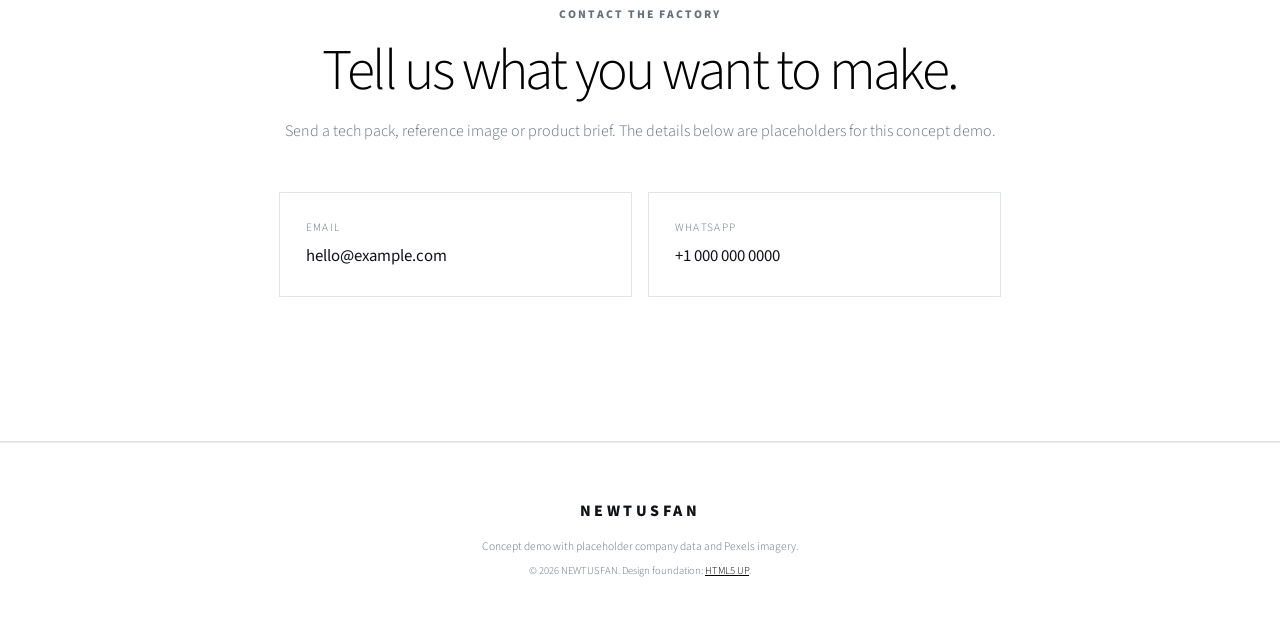
==== commit e7c75664: "Add floating contact sidebar" ====
--- a/index.html
+++ b/index.html
@@ -1,4 +1,4 @@
-<!DOCTYPE HTML>
+﻿<!DOCTYPE HTML>
 <!-- Story by HTML5 UP | html5up.net | CCA 3.0 license -->
 <html lang="en">
 	<head>
@@ -27,11 +27,15 @@
 			</div>
 		</header>
 
-		<div class="floating-contact" aria-label="Quick contact">
-			<span class="demo-label">Demo</span>
-			<a href="mailto:hello@example.com" aria-label="Email placeholder address"><span class="icon solid fa-envelope"></span><span>Email</span></a>
-			<a href="https://wa.me/10000000000" target="_blank" rel="noopener" aria-label="WhatsApp placeholder number"><span class="icon brands fa-whatsapp"></span><span>WhatsApp</span></a>
-		</div>
+		<aside class="floating-contact" aria-label="Quick contact">
+			<div class="floating-contact-head">
+				<span class="demo-label">Demo</span>
+				<p>Quick contact</p>
+				<strong>NEWTUSFAN</strong>
+			</div>
+			<a href="mailto:hello@example.com" aria-label="Email placeholder address"><span class="icon solid fa-envelope"></span><span><small>Email</small><strong>hello@example.com</strong></span></a>
+			<a href="https://wa.me/10000000000" target="_blank" rel="noopener" aria-label="WhatsApp placeholder number"><span class="icon brands fa-whatsapp"></span><span><small>WhatsApp</small><strong>+1 000 000 0000</strong></span></a>
+		</aside>
 
 		<div id="wrapper" class="divided">
 			<section id="top" class="banner style1 orient-left content-align-left image-position-center fullscreen onload-image-fade-in onload-content-fade-right hero">
@@ -165,3 +169,4 @@
 		<script src="assets/js/jquery.min.js"></script><script src="assets/js/jquery.scrollex.min.js"></script><script src="assets/js/jquery.scrolly.min.js"></script><script src="assets/js/browser.min.js"></script><script src="assets/js/breakpoints.min.js"></script><script src="assets/js/util.js"></script><script src="assets/js/main.js"></script><script src="assets/js/custom.js?v=9"></script>
 	</body>
 </html>
+
--- a/assets/css/custom.css
+++ b/assets/css/custom.css
@@ -1,4 +1,4 @@
-:root {
+﻿:root {
 	--ink: #111318;
 	--muted: #66717e;
 	--line: #dfe4ea;
@@ -116,11 +116,99 @@
 .contact-links span { display: block; color: var(--muted); font-size: .7rem; text-transform: uppercase; letter-spacing: .12em; }
 .contact-links strong { display: block; margin-top: .35rem; color: var(--ink); font-size: 1.05rem; }
 
-.floating-contact { position: fixed; z-index: 9999; right: 1.25rem; bottom: 1.25rem; display: flex; flex-direction: column; overflow: hidden; border-radius: 1rem; background: rgba(255,255,255,.94); box-shadow: 0 12px 40px rgba(8,35,66,.16); backdrop-filter: blur(12px); }
-.floating-contact a { display: flex; align-items: center; gap: .65rem; min-width: 8.7rem; padding: .8rem 1rem; border: 0; color: var(--ink); font-size: .72rem; font-weight: 700; }
+.floating-contact {
+	position: fixed;
+	z-index: 9999;
+	right: 1.25rem;
+	top: 50%;
+	bottom: auto;
+	display: flex;
+	flex-direction: column;
+	width: min(16rem, calc(100vw - 2rem));
+	overflow: hidden;
+	border: 1px solid rgba(17,19,24,.08);
+	border-radius: 1.2rem;
+	background: rgba(255,255,255,.96);
+	box-shadow: 0 20px 60px rgba(8,35,66,.18);
+	backdrop-filter: blur(14px);
+	-webkit-backdrop-filter: blur(14px);
+	transform: translateY(-50%);
+}
+.floating-contact-head {
+	position: relative;
+	padding: 1rem 1rem .9rem;
+	background: linear-gradient(180deg, rgba(233,243,255,.88), rgba(255,255,255,.96));
+	border-bottom: 1px solid var(--line);
+}
+.floating-contact-head p {
+	margin: 0 0 .25rem;
+	color: var(--muted);
+	font-size: .64rem;
+	font-weight: 700;
+	letter-spacing: .14em;
+	text-transform: uppercase;
+}
+.floating-contact-head strong {
+	display: block;
+	color: var(--ink);
+	font-size: .95rem;
+	font-weight: 800;
+	letter-spacing: .12em;
+}
+.floating-contact a {
+	display: flex;
+	align-items: center;
+	gap: .75rem;
+	padding: .95rem 1rem;
+	border: 0;
+	color: var(--ink);
+	text-decoration: none;
+	transition: background .2s ease, transform .2s ease;
+}
+.floating-contact a:hover {
+	background: #f8fbff;
+	transform: translateX(-2px);
+}
 .floating-contact a + a { border-top: 1px solid var(--line); }
-.floating-contact .icon { color: var(--denim); }
-.demo-label { position: absolute; right: .5rem; top: .35rem; color: #9aa2ab; font-size: .52rem; letter-spacing: .1em; text-transform: uppercase; }
+.floating-contact .icon {
+	display: grid;
+	place-items: center;
+	flex: 0 0 2.5rem;
+	width: 2.5rem;
+	height: 2.5rem;
+	border-radius: 50%;
+	background: #eef5fd;
+	color: var(--denim);
+	font-size: .95rem;
+}
+.floating-contact a span:last-child {
+	display: flex;
+	flex-direction: column;
+	min-width: 0;
+}
+.floating-contact a small {
+	color: var(--muted);
+	font-size: .6rem;
+	font-weight: 700;
+	letter-spacing: .12em;
+	text-transform: uppercase;
+}
+.floating-contact a strong {
+	color: var(--ink);
+	font-size: .8rem;
+	font-weight: 700;
+	line-height: 1.35;
+	word-break: break-word;
+}
+.demo-label {
+	position: absolute;
+	right: 1rem;
+	top: .85rem;
+	color: #9aa2ab;
+	font-size: .5rem;
+	letter-spacing: .12em;
+	text-transform: uppercase;
+}
 .mobile-contact { display: none; }
 
 .site-footer { border-top: 1px solid var(--line); }
@@ -260,3 +348,4 @@
 	html { scroll-behavior: auto; }
 	*, *:before, *:after { animation-duration: .01ms !important; transition-duration: .01ms !important; }
 }
+
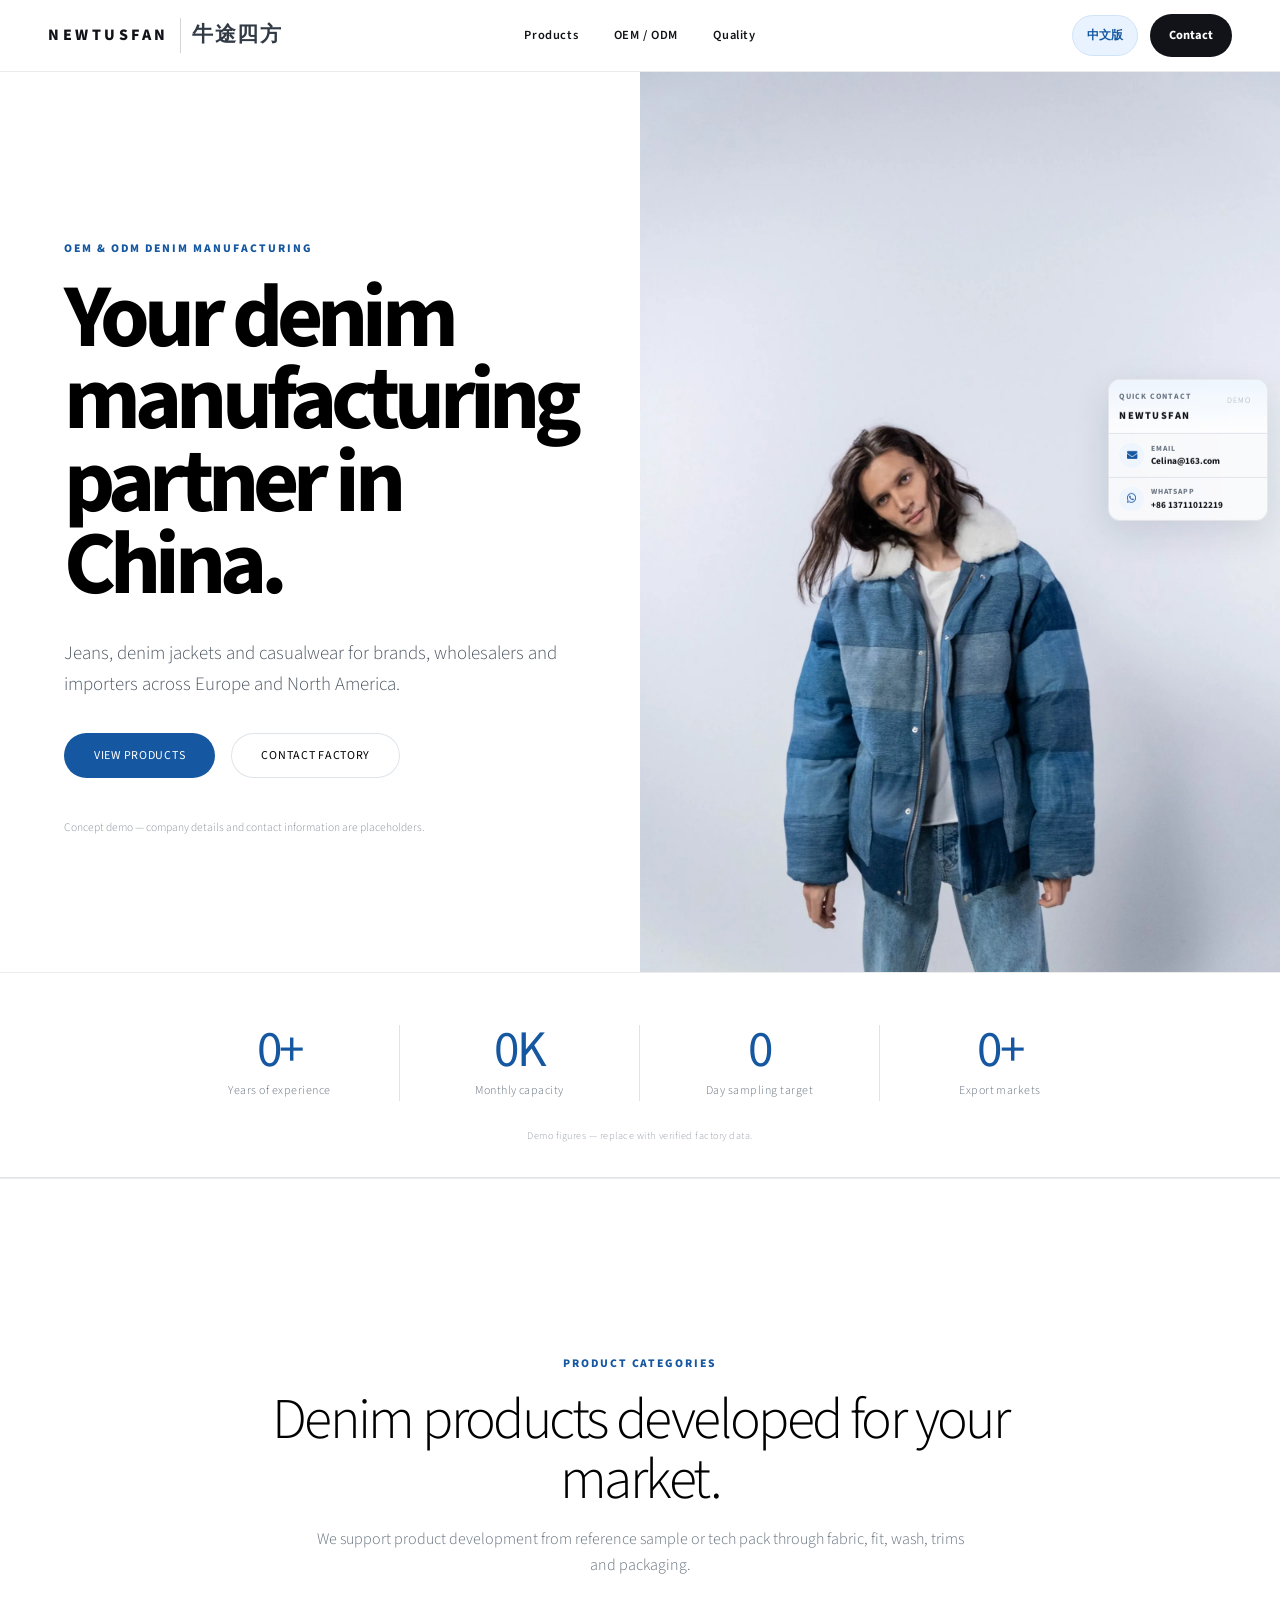
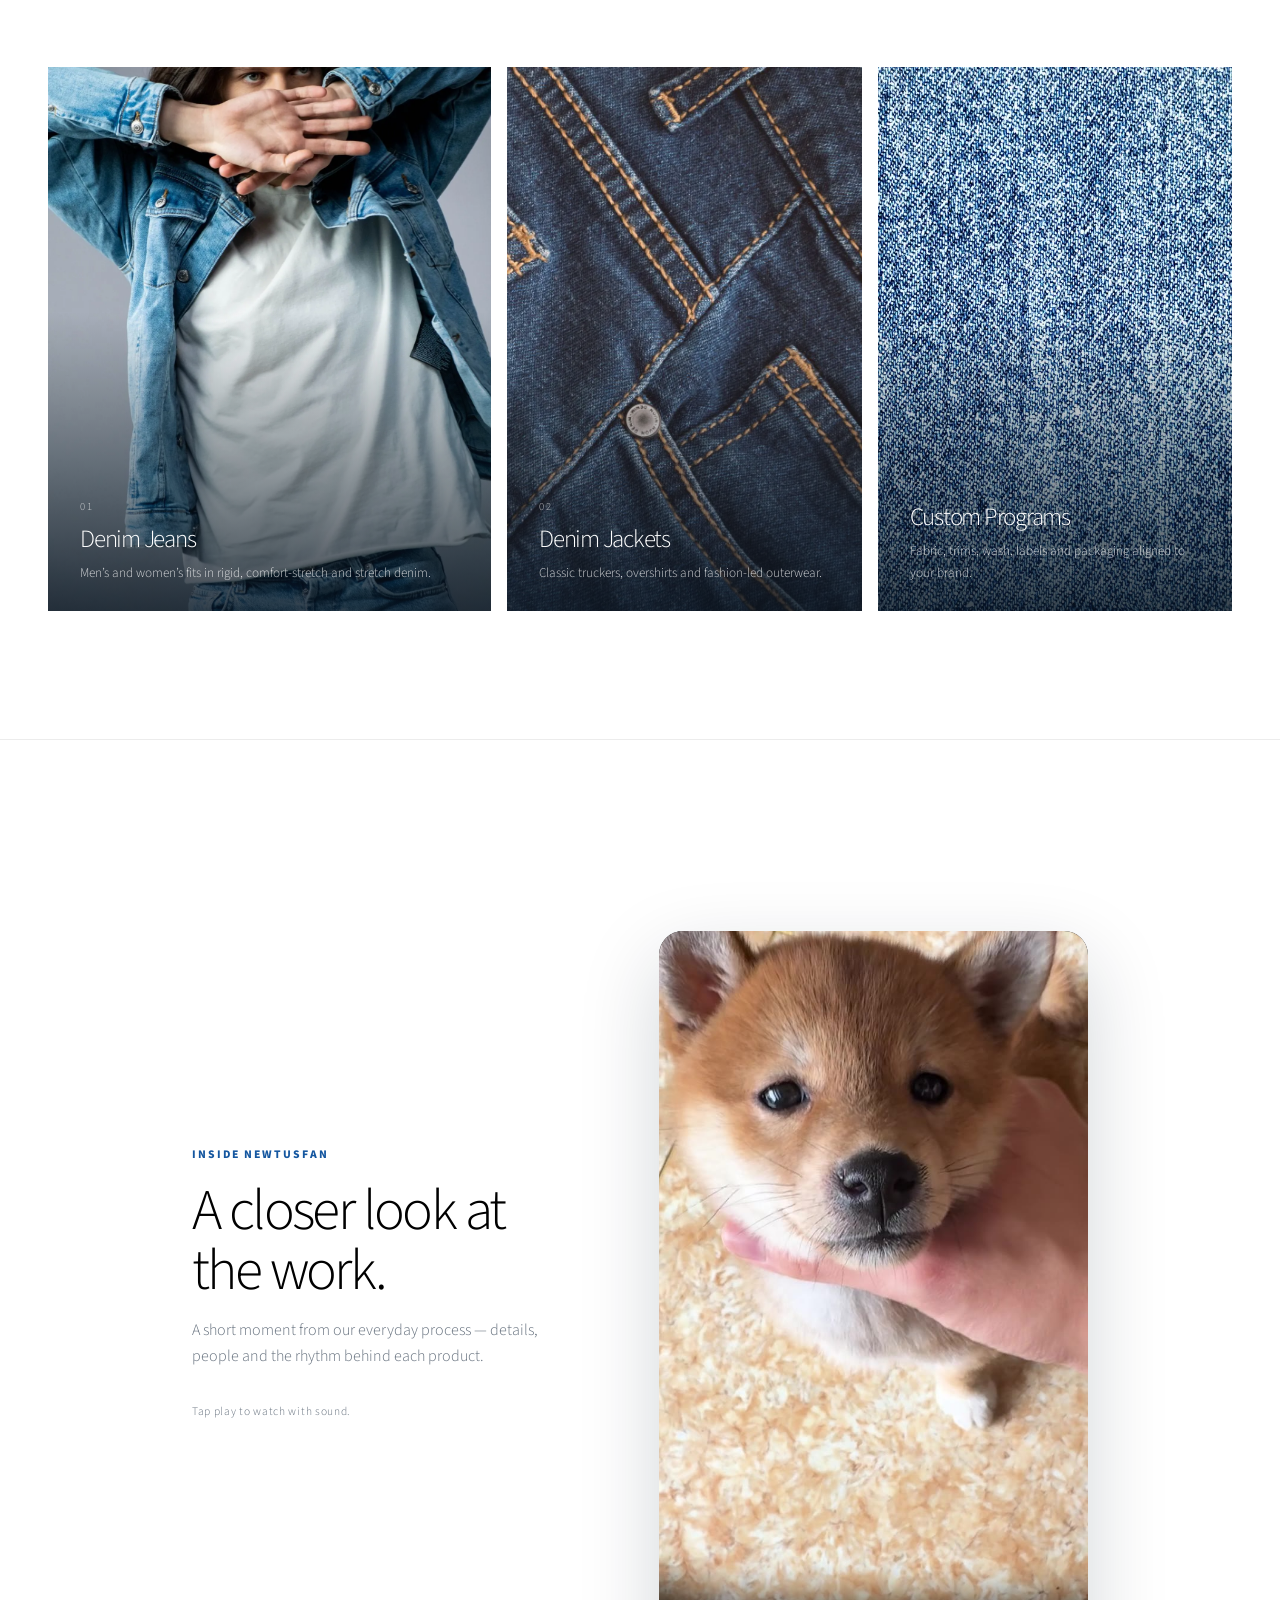
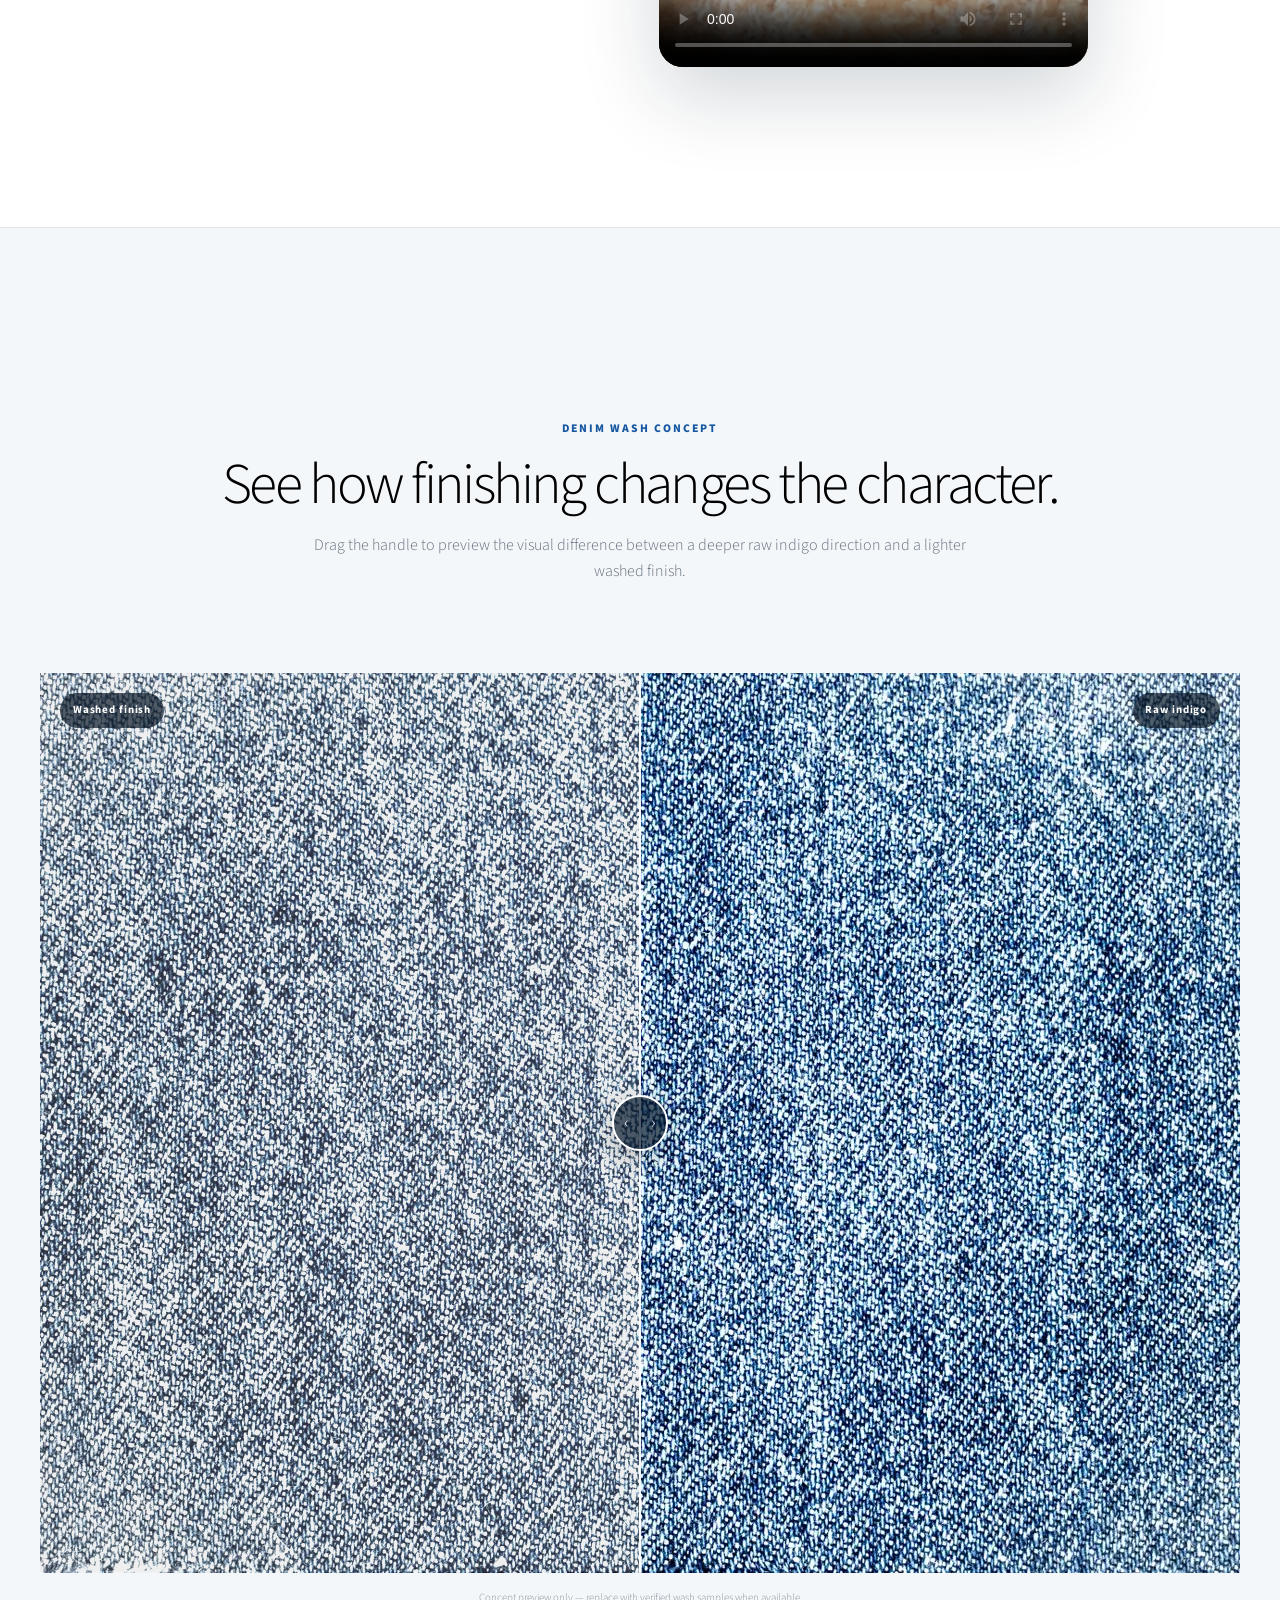
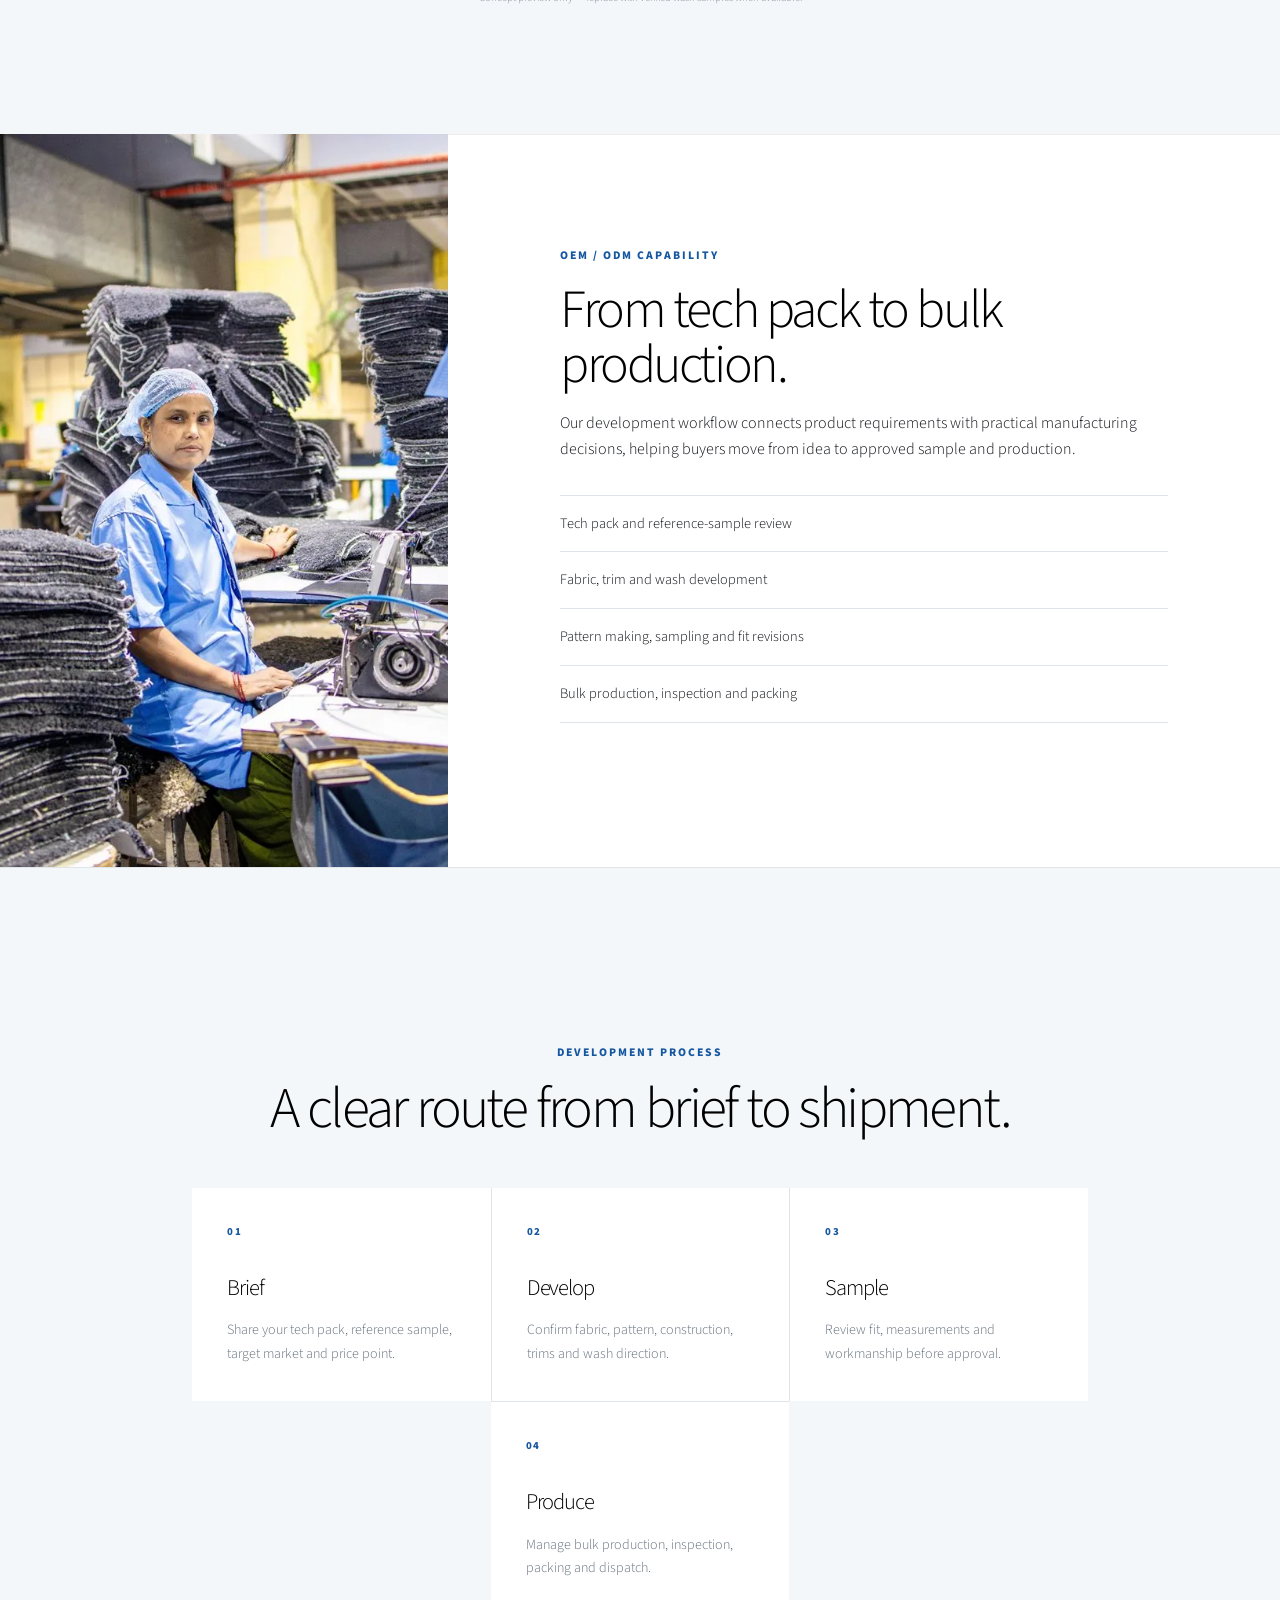
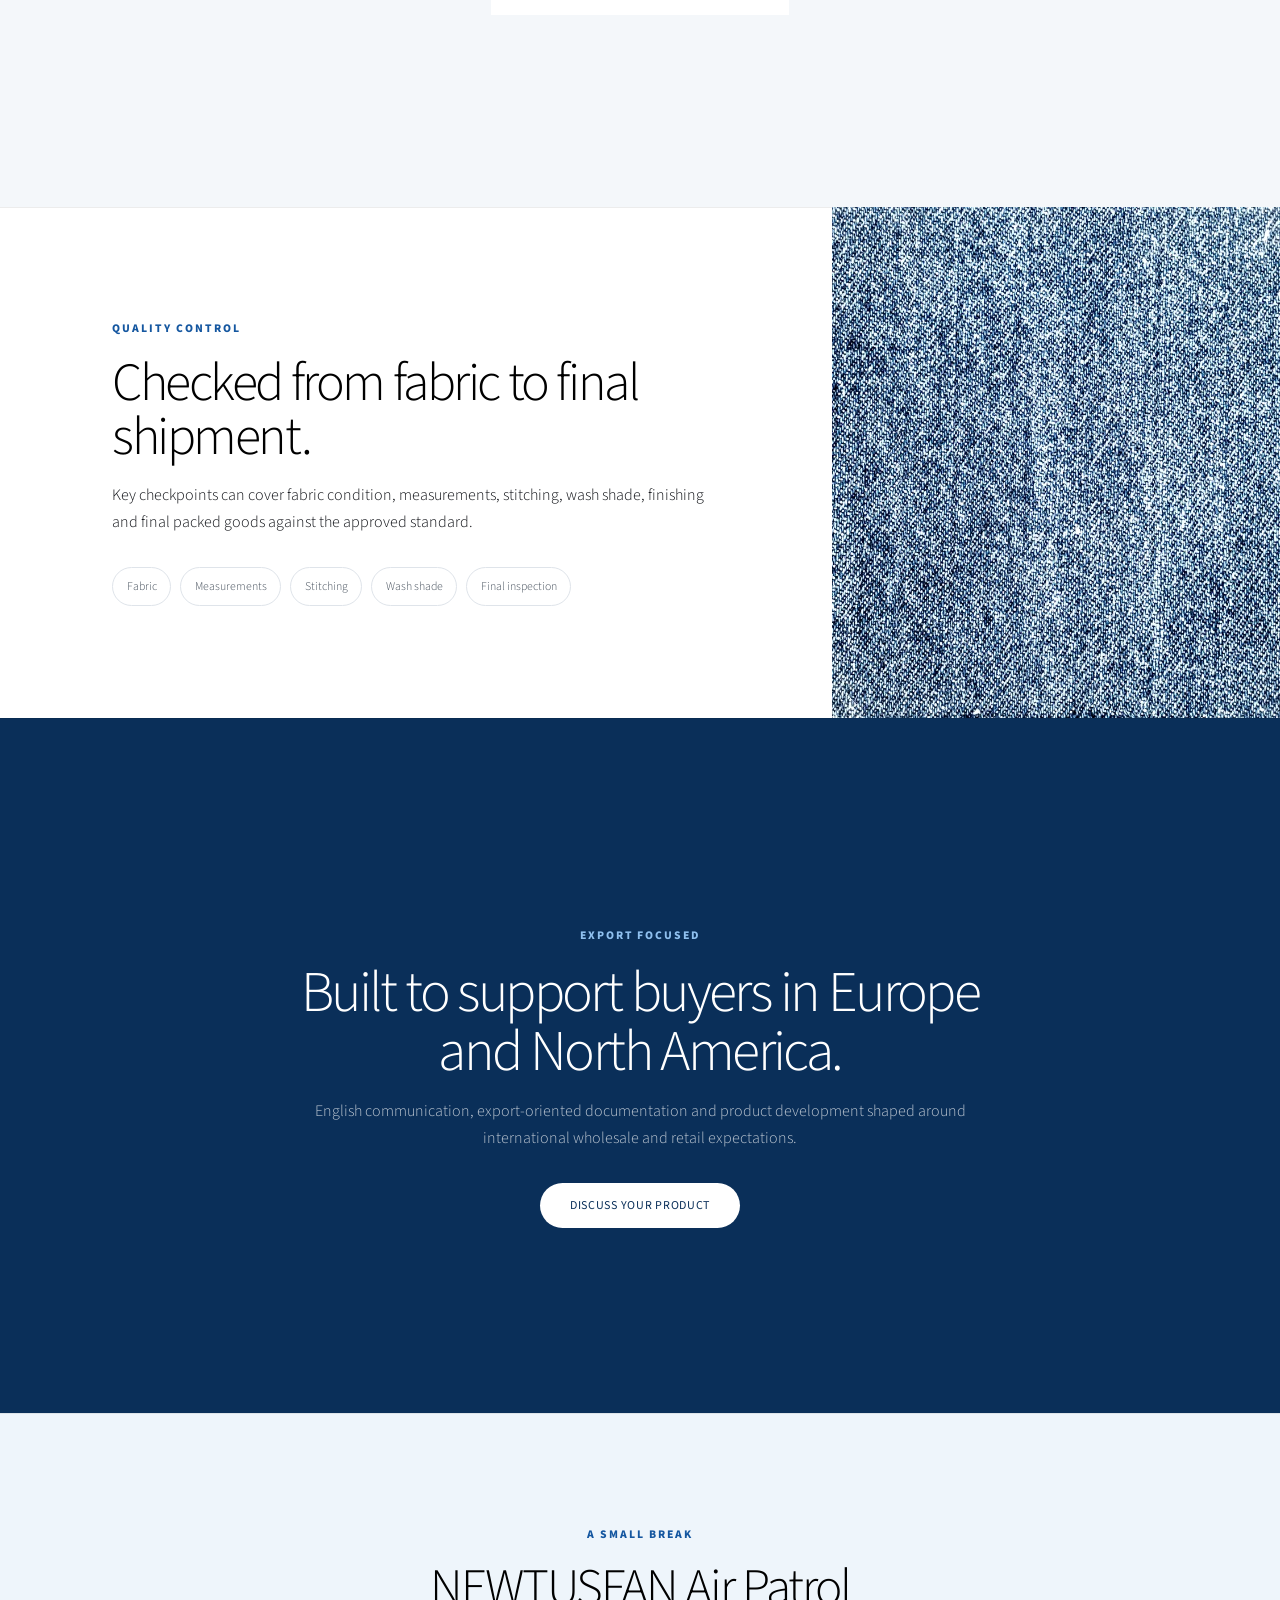
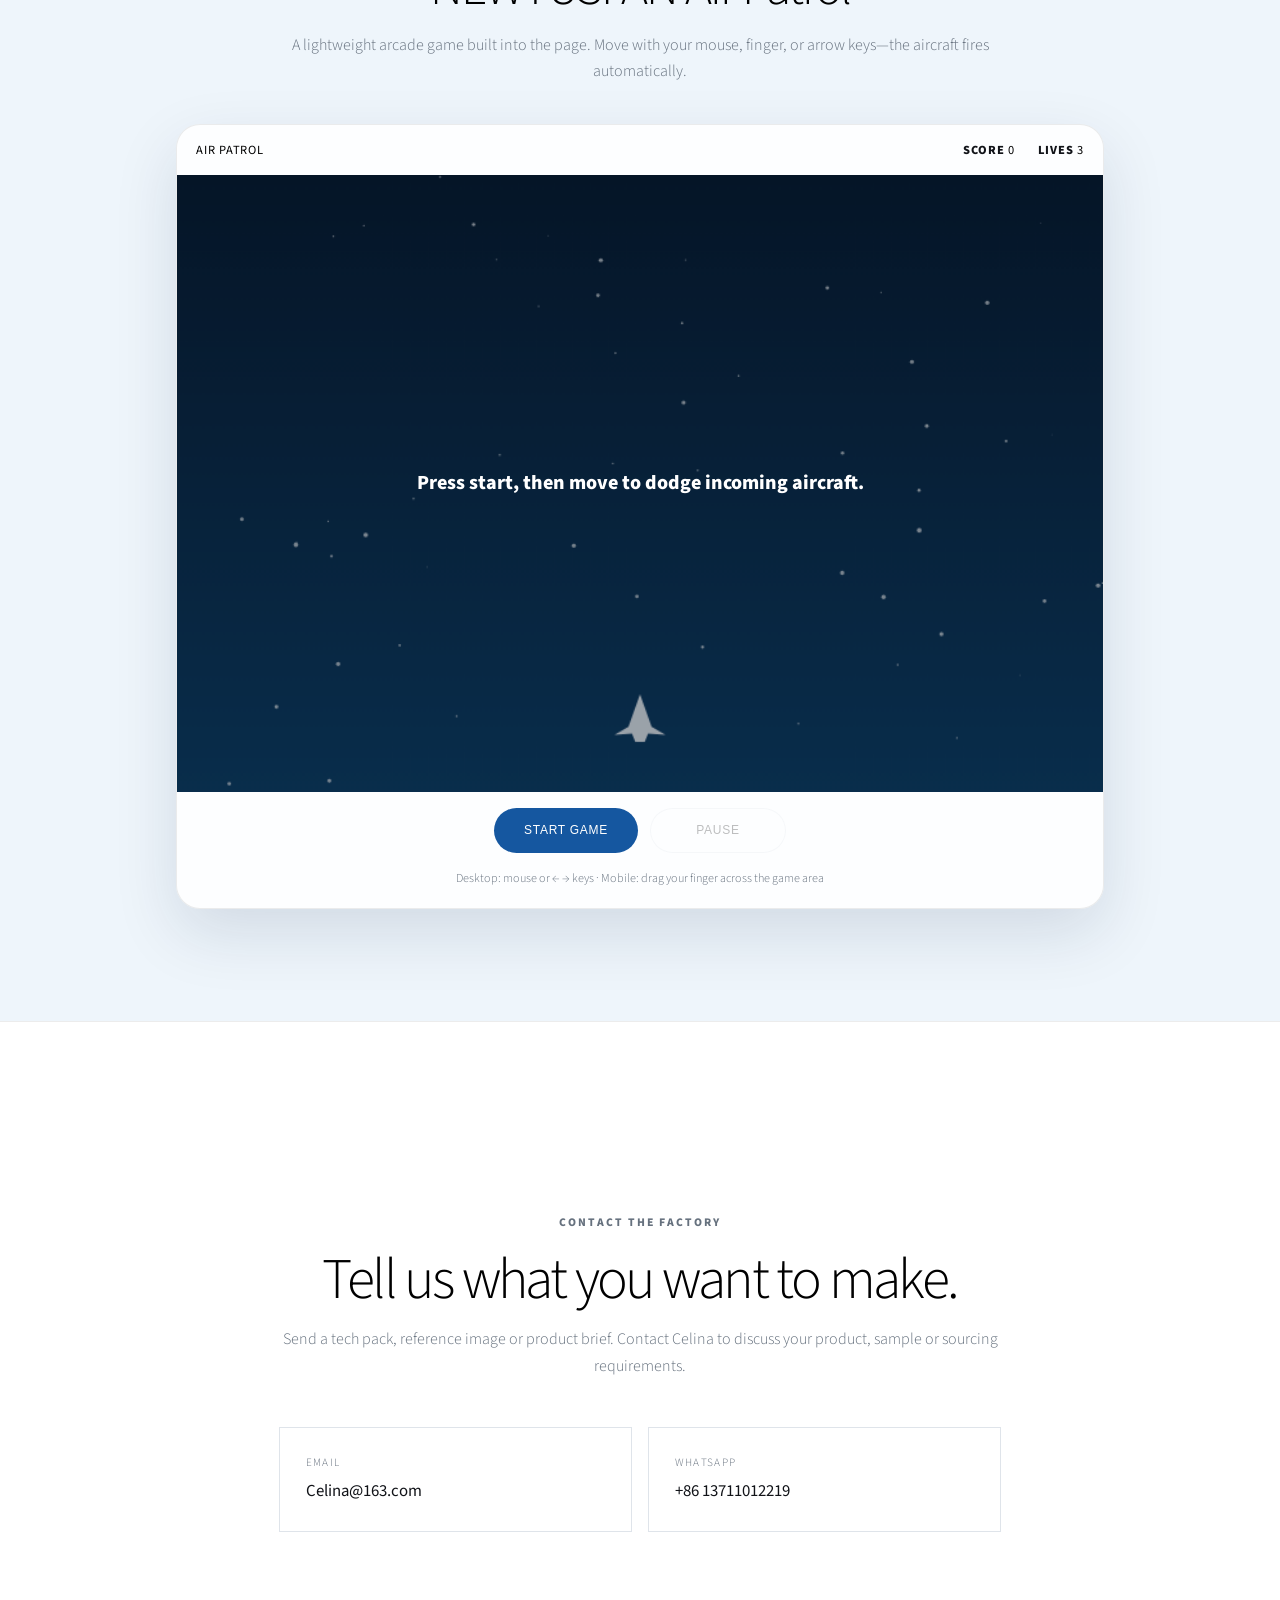
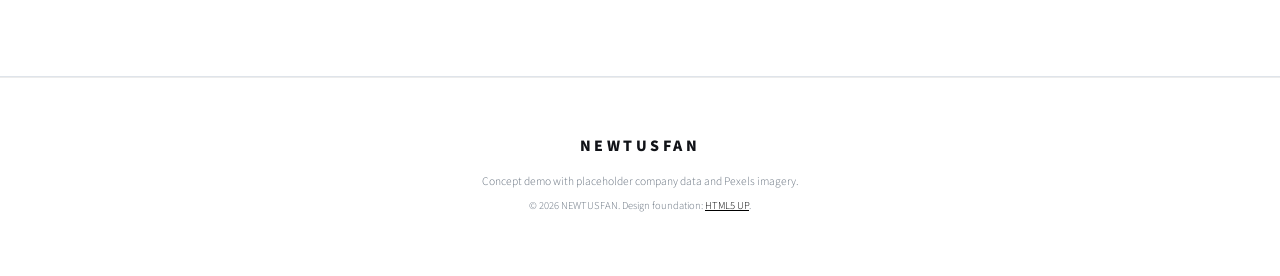
==== commit d794b831: "Add lightweight air patrol game" ====
--- a/index.html
+++ b/index.html
@@ -1,4 +1,4 @@
-﻿<!DOCTYPE HTML>
+<!DOCTYPE HTML>
 <!-- Story by HTML5 UP | html5up.net | CCA 3.0 license -->
 <html lang="en">
 	<head>
@@ -33,8 +33,8 @@
 				<p>Quick contact</p>
 				<strong>NEWTUSFAN</strong>
 			</div>
-			<a href="mailto:hello@example.com" aria-label="Email placeholder address"><span class="icon solid fa-envelope"></span><span><small>Email</small><strong>hello@example.com</strong></span></a>
-			<a href="https://wa.me/10000000000" target="_blank" rel="noopener" aria-label="WhatsApp placeholder number"><span class="icon brands fa-whatsapp"></span><span><small>WhatsApp</small><strong>+1 000 000 0000</strong></span></a>
+			<a href="mailto:Celina@163.com" aria-label="Email Celina"><span class="icon solid fa-envelope"></span><span><small>Email</small><strong>Celina@163.com</strong></span></a>
+			<a href="https://wa.me/8613711012219" target="_blank" rel="noopener" aria-label="WhatsApp Celina"><span class="icon brands fa-whatsapp"></span><span><small>WhatsApp</small><strong>+86 13711012219</strong></span></a>
 		</aside>
 
 		<div id="wrapper" class="divided">
@@ -148,14 +148,23 @@
 				</div>
 			</section>
 
+			<section id="game" class="wrapper style1 align-center air-game-section">
+				<div class="air-game-intro"><p class="eyebrow">A small break</p><h2>NEWTUSFAN Air Patrol</h2><p>A lightweight arcade game built into the page. Move with your mouse, finger, or arrow keys—the aircraft fires automatically.</p></div>
+				<div class="air-game-shell" data-air-game data-lang="en">
+					<div class="air-game-hud"><strong>Air Patrol</strong><div class="air-game-stats"><span>Score <b data-game-score>0</b></span><span>Lives <b data-game-lives>3</b></span></div></div>
+					<div class="air-game-stage"><canvas width="720" height="480" tabindex="0" aria-label="Air Patrol game area"></canvas><div class="air-game-message" data-game-message></div></div>
+					<div class="air-game-controls"><button class="button primary" type="button" data-game-start>Start game</button><button class="button" type="button" data-game-pause>Pause</button></div>
+					<p class="air-game-help">Desktop: mouse or ← → keys · Mobile: drag your finger across the game area</p>
+				</div>
+			</section>
 			<section id="contact" class="wrapper style1 align-center contact-section">
 				<div class="inner narrow">
 					<p class="eyebrow">Contact the factory</p>
 					<h2>Tell us what you want to make.</h2>
-					<p>Send a tech pack, reference image or product brief. The details below are placeholders for this concept demo.</p>
+					<p>Send a tech pack, reference image or product brief. Contact Celina to discuss your product, sample or sourcing requirements.</p>
 					<div class="contact-links">
-						<a href="mailto:hello@example.com"><span>Email</span><strong>hello@example.com</strong></a>
-						<a href="https://wa.me/10000000000" target="_blank" rel="noopener"><span>WhatsApp</span><strong>+1 000 000 0000</strong></a>
+						<a href="mailto:Celina@163.com"><span>Email</span><strong>Celina@163.com</strong></a>
+						<a href="https://wa.me/8613711012219" target="_blank" rel="noopener"><span>WhatsApp</span><strong>+86 13711012219</strong></a>
 					</div>
 				</div>
 			</section>
@@ -166,7 +175,7 @@
 		</div>
 
 		<a class="mobile-contact smooth-scroll" href="#contact"><span class="icon solid fa-comment"></span> Contact factory</a>
-		<script src="assets/js/jquery.min.js"></script><script src="assets/js/jquery.scrollex.min.js"></script><script src="assets/js/jquery.scrolly.min.js"></script><script src="assets/js/browser.min.js"></script><script src="assets/js/breakpoints.min.js"></script><script src="assets/js/util.js"></script><script src="assets/js/main.js"></script><script src="assets/js/custom.js?v=9"></script>
+		<script src="assets/js/jquery.min.js"></script><script src="assets/js/jquery.scrollex.min.js"></script><script src="assets/js/jquery.scrolly.min.js"></script><script src="assets/js/browser.min.js"></script><script src="assets/js/breakpoints.min.js"></script><script src="assets/js/util.js"></script><script src="assets/js/main.js"></script><script src="assets/js/custom.js?v=10"></script><script src="assets/js/air-game.js?v=1"></script>
 	</body>
 </html>
 
--- a/assets/css/custom.css
+++ b/assets/css/custom.css
@@ -1,4 +1,4 @@
-﻿:root {
+:root {
 	--ink: #111318;
 	--muted: #66717e;
 	--line: #dfe4ea;
@@ -119,31 +119,31 @@
 .floating-contact {
 	position: fixed;
 	z-index: 9999;
-	right: 1.25rem;
+	right: .75rem;
 	top: 50%;
 	bottom: auto;
 	display: flex;
 	flex-direction: column;
-	width: min(16rem, calc(100vw - 2rem));
+	width: min(10rem, calc(100vw - 1.5rem));
 	overflow: hidden;
 	border: 1px solid rgba(17,19,24,.08);
-	border-radius: 1.2rem;
-	background: rgba(255,255,255,.96);
-	box-shadow: 0 20px 60px rgba(8,35,66,.18);
-	backdrop-filter: blur(14px);
-	-webkit-backdrop-filter: blur(14px);
+	border-radius: .75rem;
+	background: rgba(255,255,255,.76);
+	box-shadow: 0 12px 36px rgba(8,35,66,.12);
+	backdrop-filter: blur(9px);
+	-webkit-backdrop-filter: blur(9px);
 	transform: translateY(-50%);
 }
 .floating-contact-head {
 	position: relative;
-	padding: 1rem 1rem .9rem;
-	background: linear-gradient(180deg, rgba(233,243,255,.88), rgba(255,255,255,.96));
+	padding: .6rem .65rem .55rem;
+	background: linear-gradient(180deg, rgba(233,243,255,.68), rgba(255,255,255,.72));
 	border-bottom: 1px solid var(--line);
 }
 .floating-contact-head p {
 	margin: 0 0 .25rem;
 	color: var(--muted);
-	font-size: .64rem;
+	font-size: .5rem;
 	font-weight: 700;
 	letter-spacing: .14em;
 	text-transform: uppercase;
@@ -151,15 +151,15 @@
 .floating-contact-head strong {
 	display: block;
 	color: var(--ink);
-	font-size: .95rem;
+	font-size: .65rem;
 	font-weight: 800;
 	letter-spacing: .12em;
 }
 .floating-contact a {
 	display: flex;
 	align-items: center;
-	gap: .75rem;
-	padding: .95rem 1rem;
+	gap: .45rem;
+	padding: .55rem .65rem;
 	border: 0;
 	color: var(--ink);
 	text-decoration: none;
@@ -173,13 +173,13 @@
 .floating-contact .icon {
 	display: grid;
 	place-items: center;
-	flex: 0 0 2.5rem;
-	width: 2.5rem;
-	height: 2.5rem;
+	flex: 0 0 1.55rem;
+	width: 1.55rem;
+	height: 1.55rem;
 	border-radius: 50%;
 	background: #eef5fd;
 	color: var(--denim);
-	font-size: .95rem;
+	font-size: .65rem;
 }
 .floating-contact a span:last-child {
 	display: flex;
@@ -188,14 +188,14 @@
 }
 .floating-contact a small {
 	color: var(--muted);
-	font-size: .6rem;
+	font-size: .48rem;
 	font-weight: 700;
 	letter-spacing: .12em;
 	text-transform: uppercase;
 }
 .floating-contact a strong {
 	color: var(--ink);
-	font-size: .8rem;
+	font-size: .58rem;
 	font-weight: 700;
 	line-height: 1.35;
 	word-break: break-word;
@@ -349,3 +349,28 @@
 	*, *:before, *:after { animation-duration: .01ms !important; transition-duration: .01ms !important; }
 }
 
+
+/* Lightweight arcade game */
+.air-game-section { padding: 7rem 2rem; background: #eef5fb; }
+.air-game-intro { max-width: 48rem; margin: 0 auto 2.5rem; }
+.air-game-intro h2 { margin-bottom: 1rem; font-size: clamp(2.2rem, 4vw, 4.2rem); line-height: 1.04; letter-spacing: -.04em; }
+.air-game-intro p:last-child { color: var(--muted); }
+.air-game-shell { width: min(100%, 58rem); margin: 0 auto; overflow: hidden; border: 1px solid rgba(17,19,24,.08); border-radius: 1.5rem; background: rgba(255,255,255,.86); box-shadow: 0 24px 65px rgba(8,35,66,.12); }
+.air-game-hud { display: flex; align-items: center; justify-content: space-between; gap: 1rem; padding: .9rem 1.2rem; color: var(--ink); font-size: .78rem; font-weight: 800; letter-spacing: .06em; text-transform: uppercase; }
+.air-game-stats { display: flex; gap: 1.4rem; }
+.air-game-stage { position: relative; aspect-ratio: 3 / 2; background: #07182d; }
+.air-game-stage canvas { display: block; width: 100%; height: 100%; cursor: crosshair; touch-action: none; }
+.air-game-message { position: absolute; inset: 0; display: grid; place-items: center; padding: 2rem; background: rgba(4,16,31,.38); color: #fff; font-size: clamp(.95rem, 2vw, 1.25rem); font-weight: 800; text-align: center; pointer-events: none; transition: opacity .2s ease; }
+.air-game-message.is-hidden { opacity: 0; }
+.air-game-controls { display: flex; justify-content: center; gap: .75rem; padding: 1rem; }
+.air-game-controls button { min-width: 8.5rem; margin: 0; }
+.air-game-help { margin: 0; padding: 0 1rem 1.2rem; color: var(--muted); font-size: .76rem; text-align: center; }
+@media screen and (max-width: 736px) {
+  .air-game-section { padding: 4.5rem .8rem; }
+  .air-game-shell { border-radius: 1rem; }
+  .air-game-hud { padding: .7rem .85rem; font-size: .66rem; }
+  .air-game-stats { gap: .8rem; }
+  .air-game-controls { padding: .8rem; }
+  .air-game-controls button { min-width: 0; flex: 1; padding: 0 .8rem; font-size: .7rem; }
+  .air-game-help { font-size: .68rem; }
+}
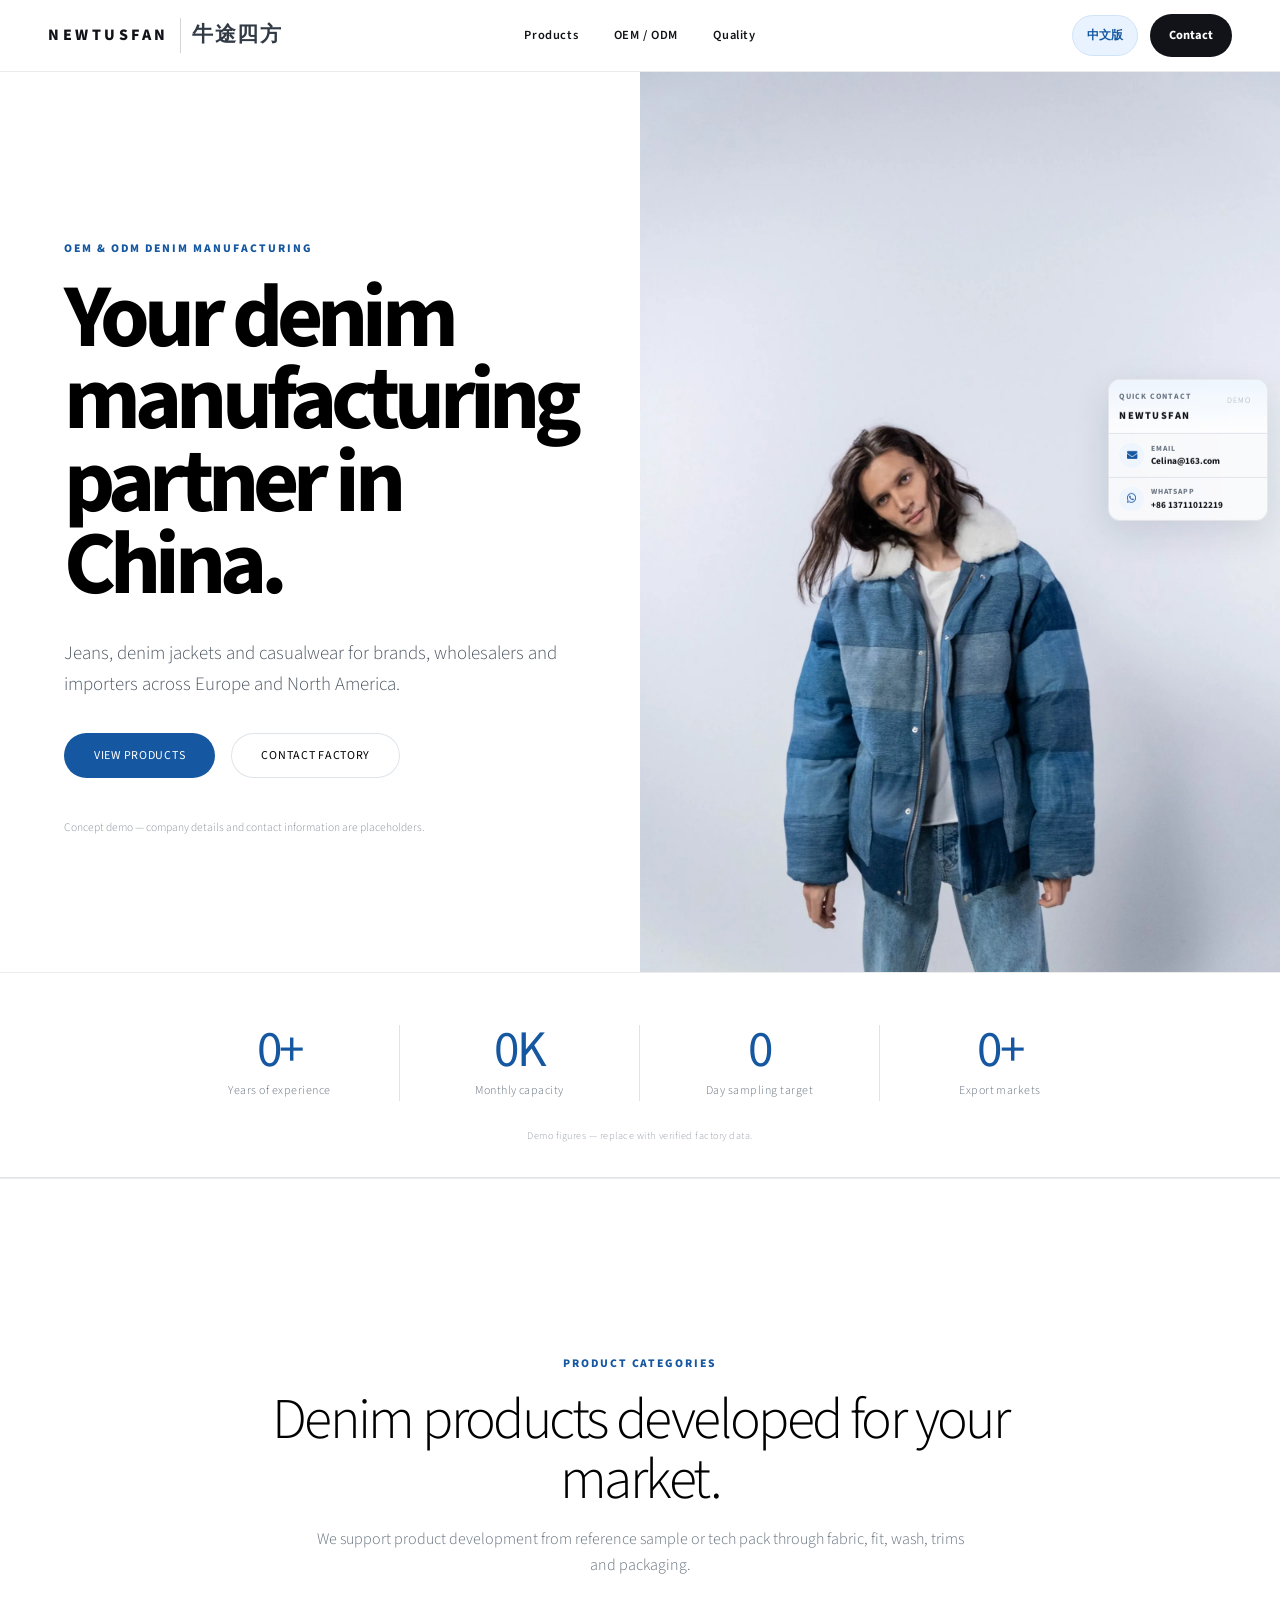
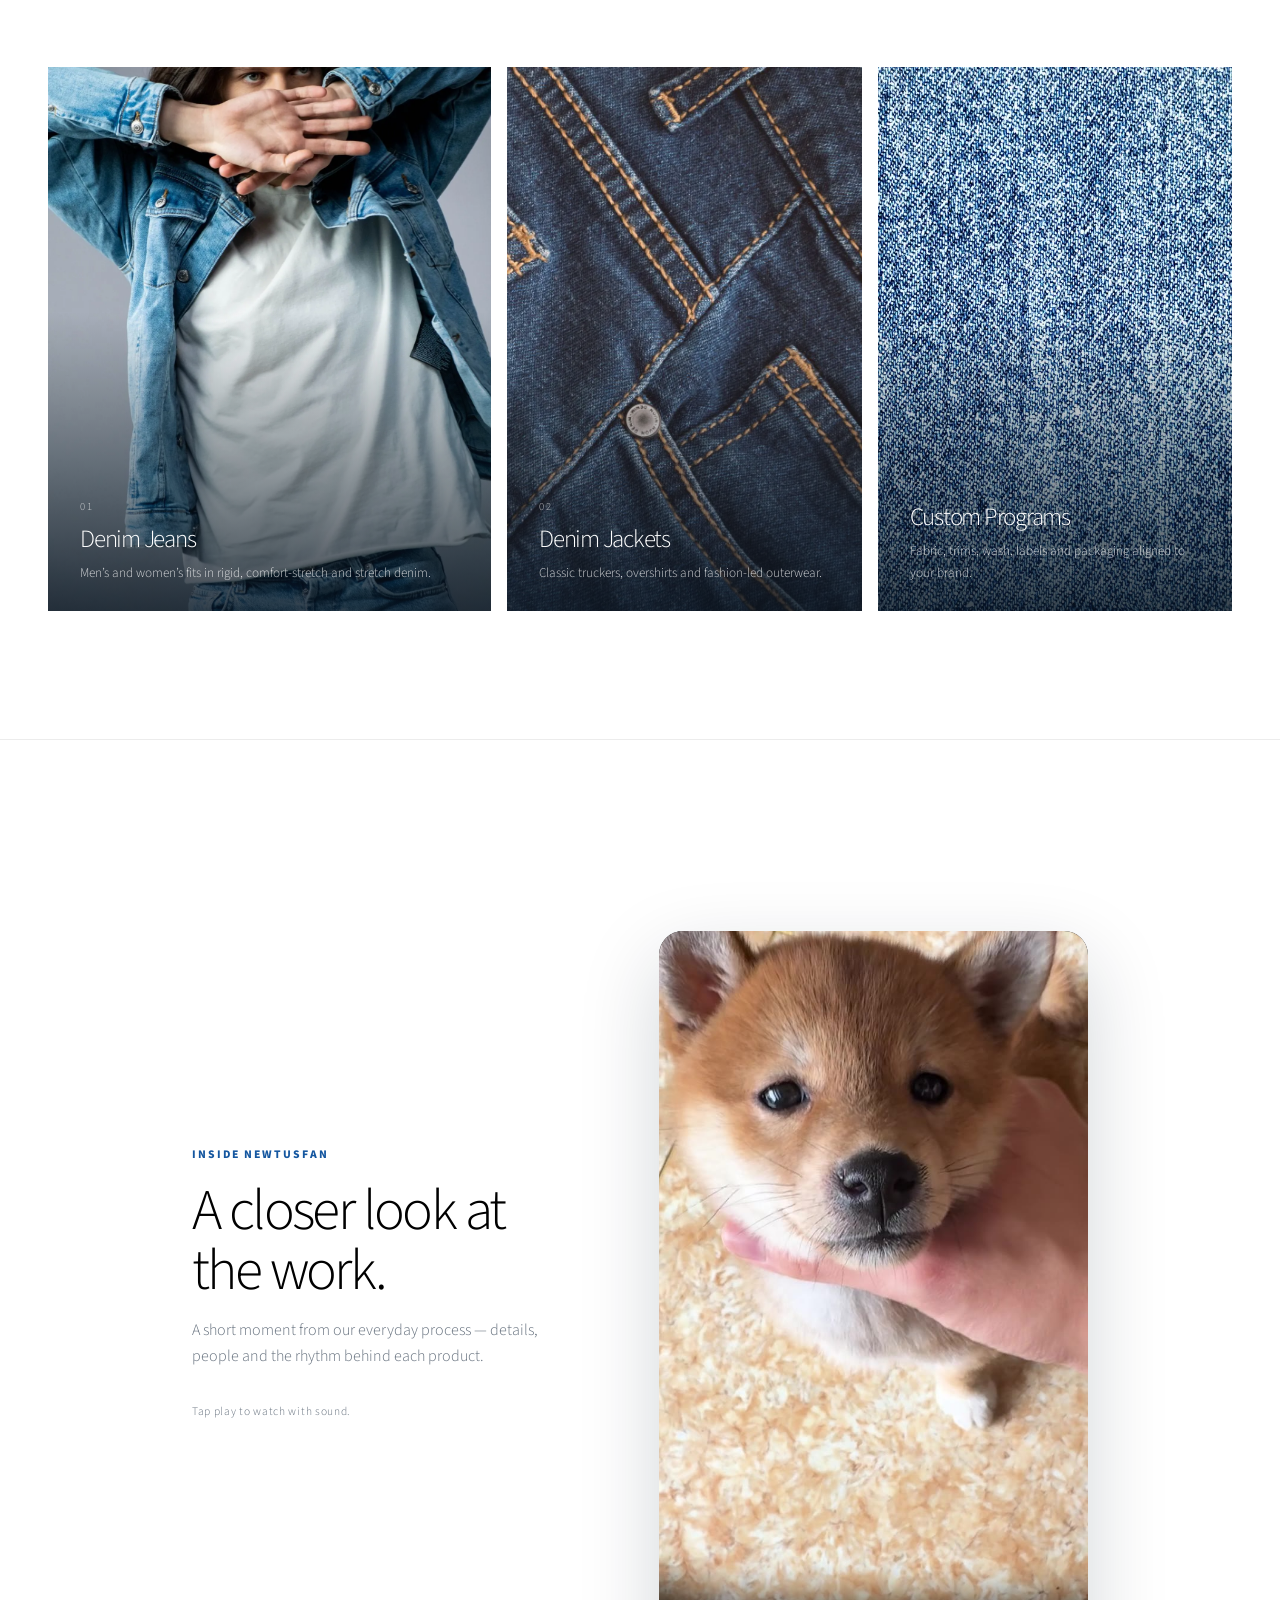
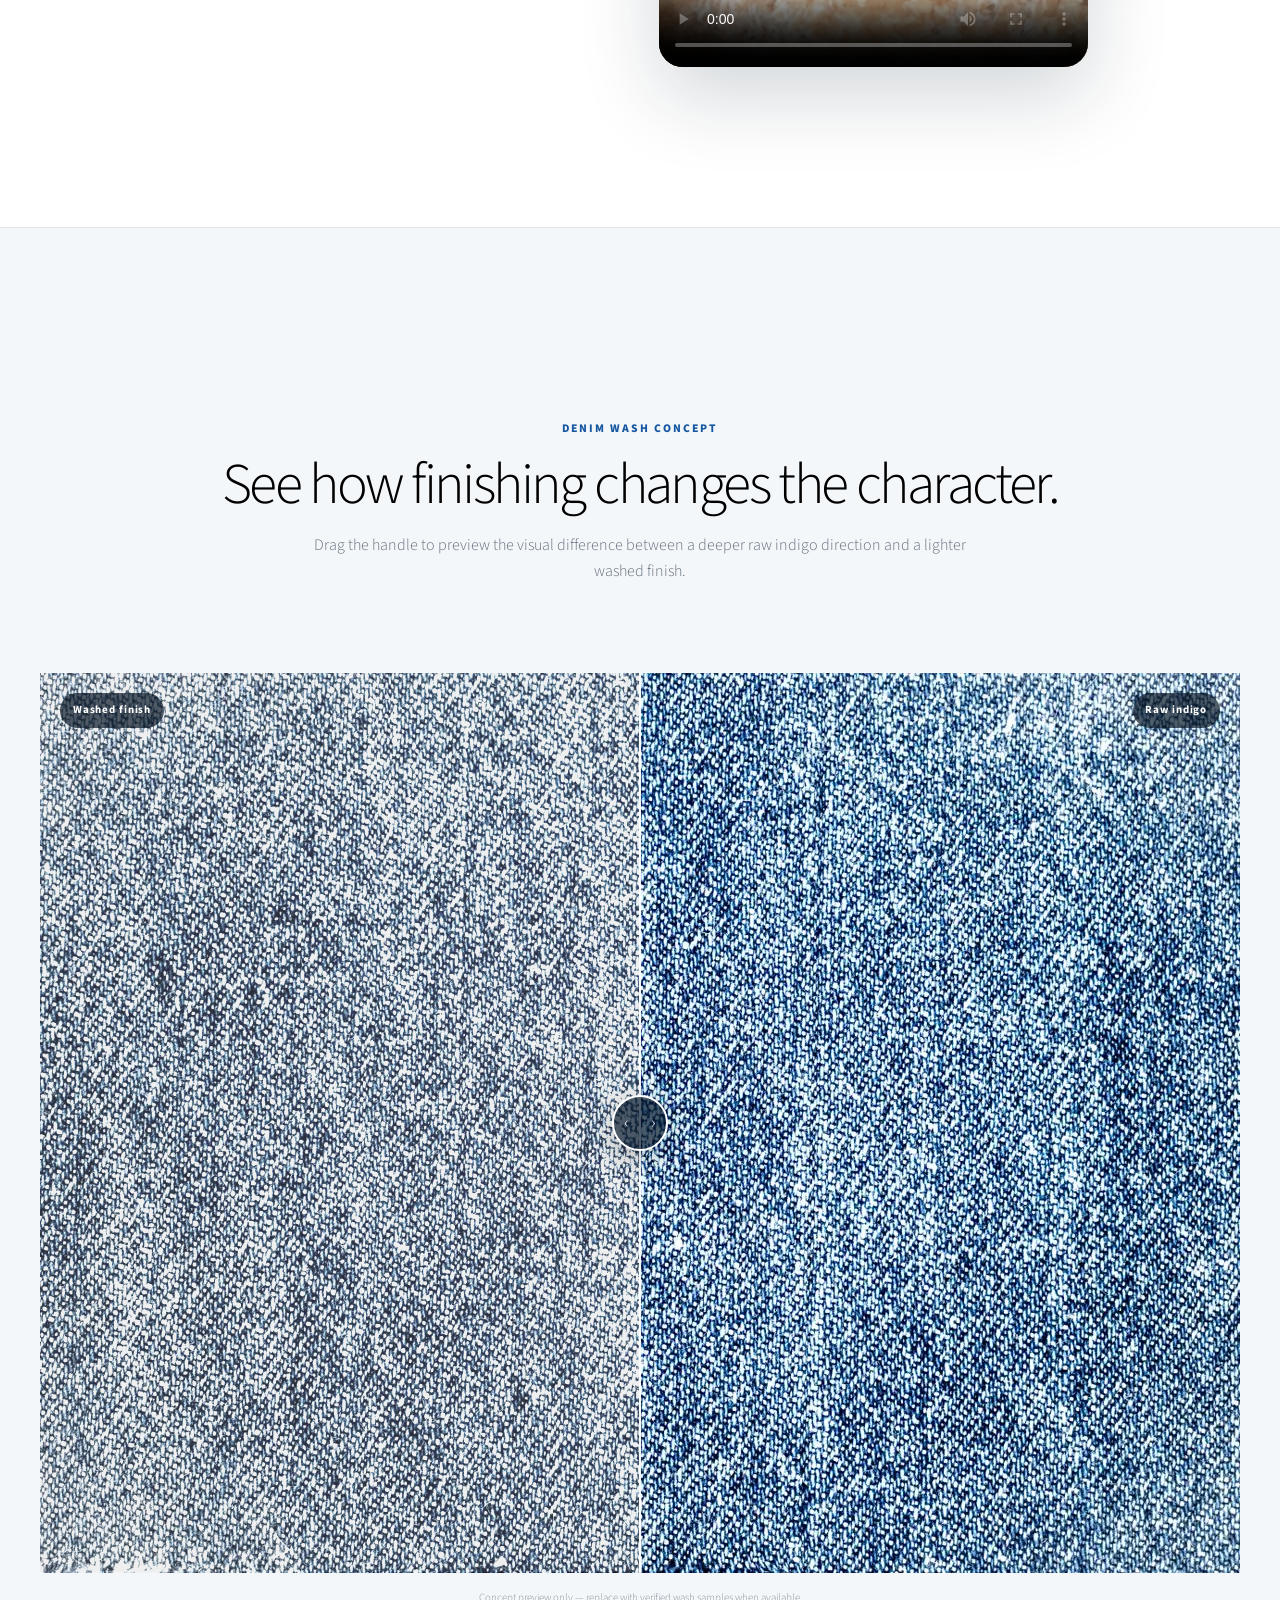
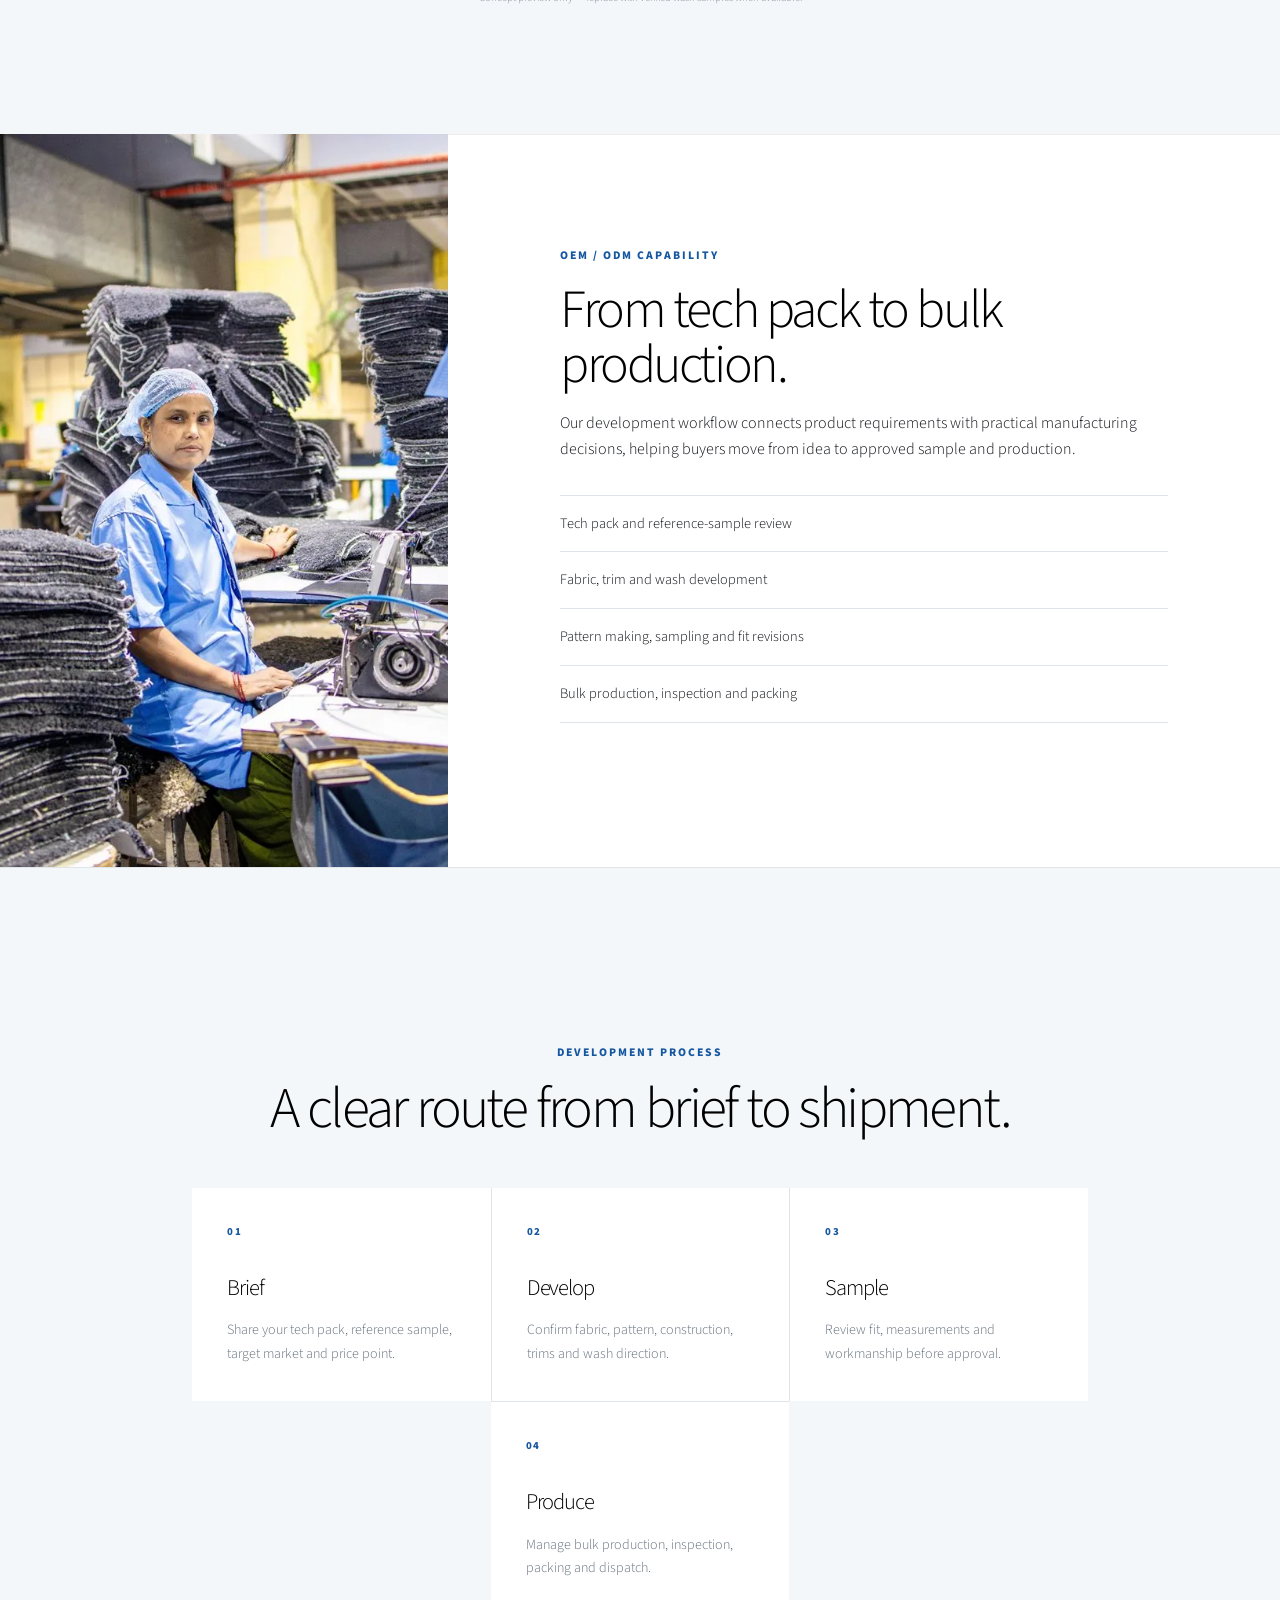
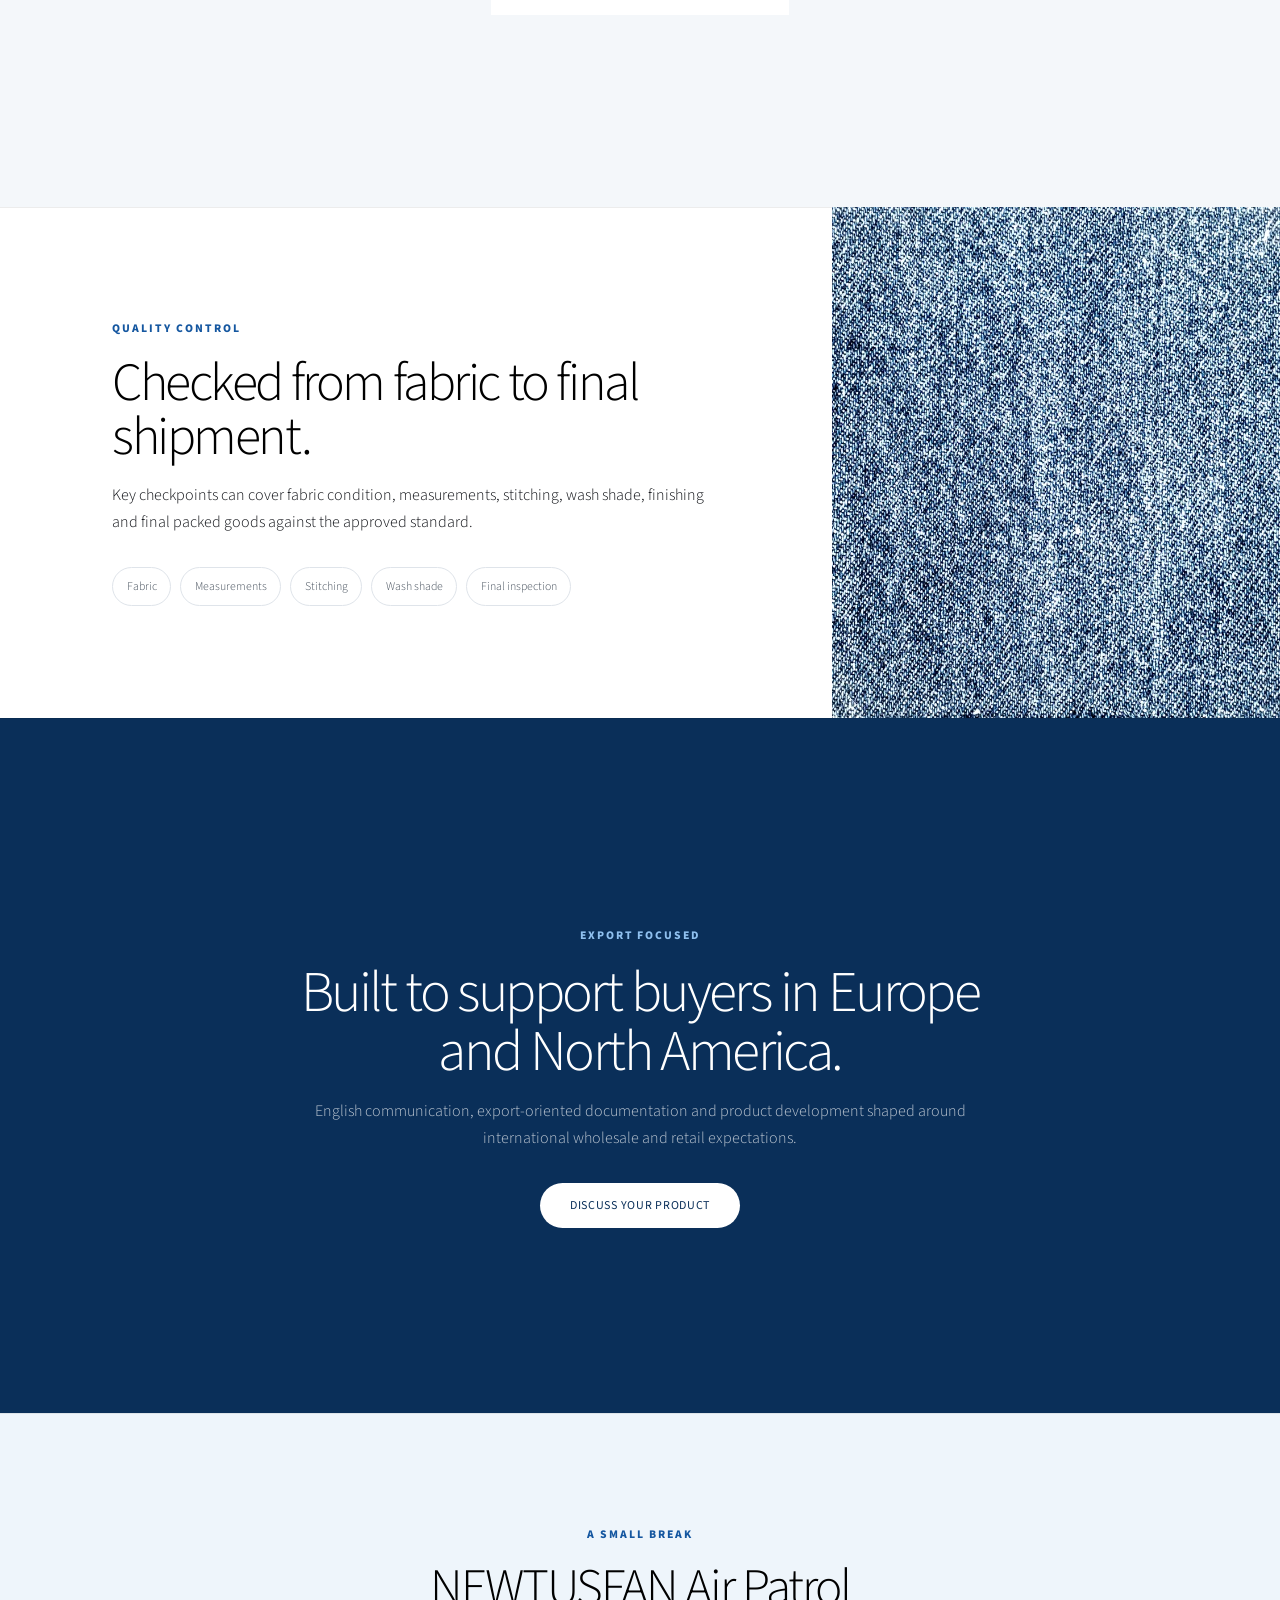
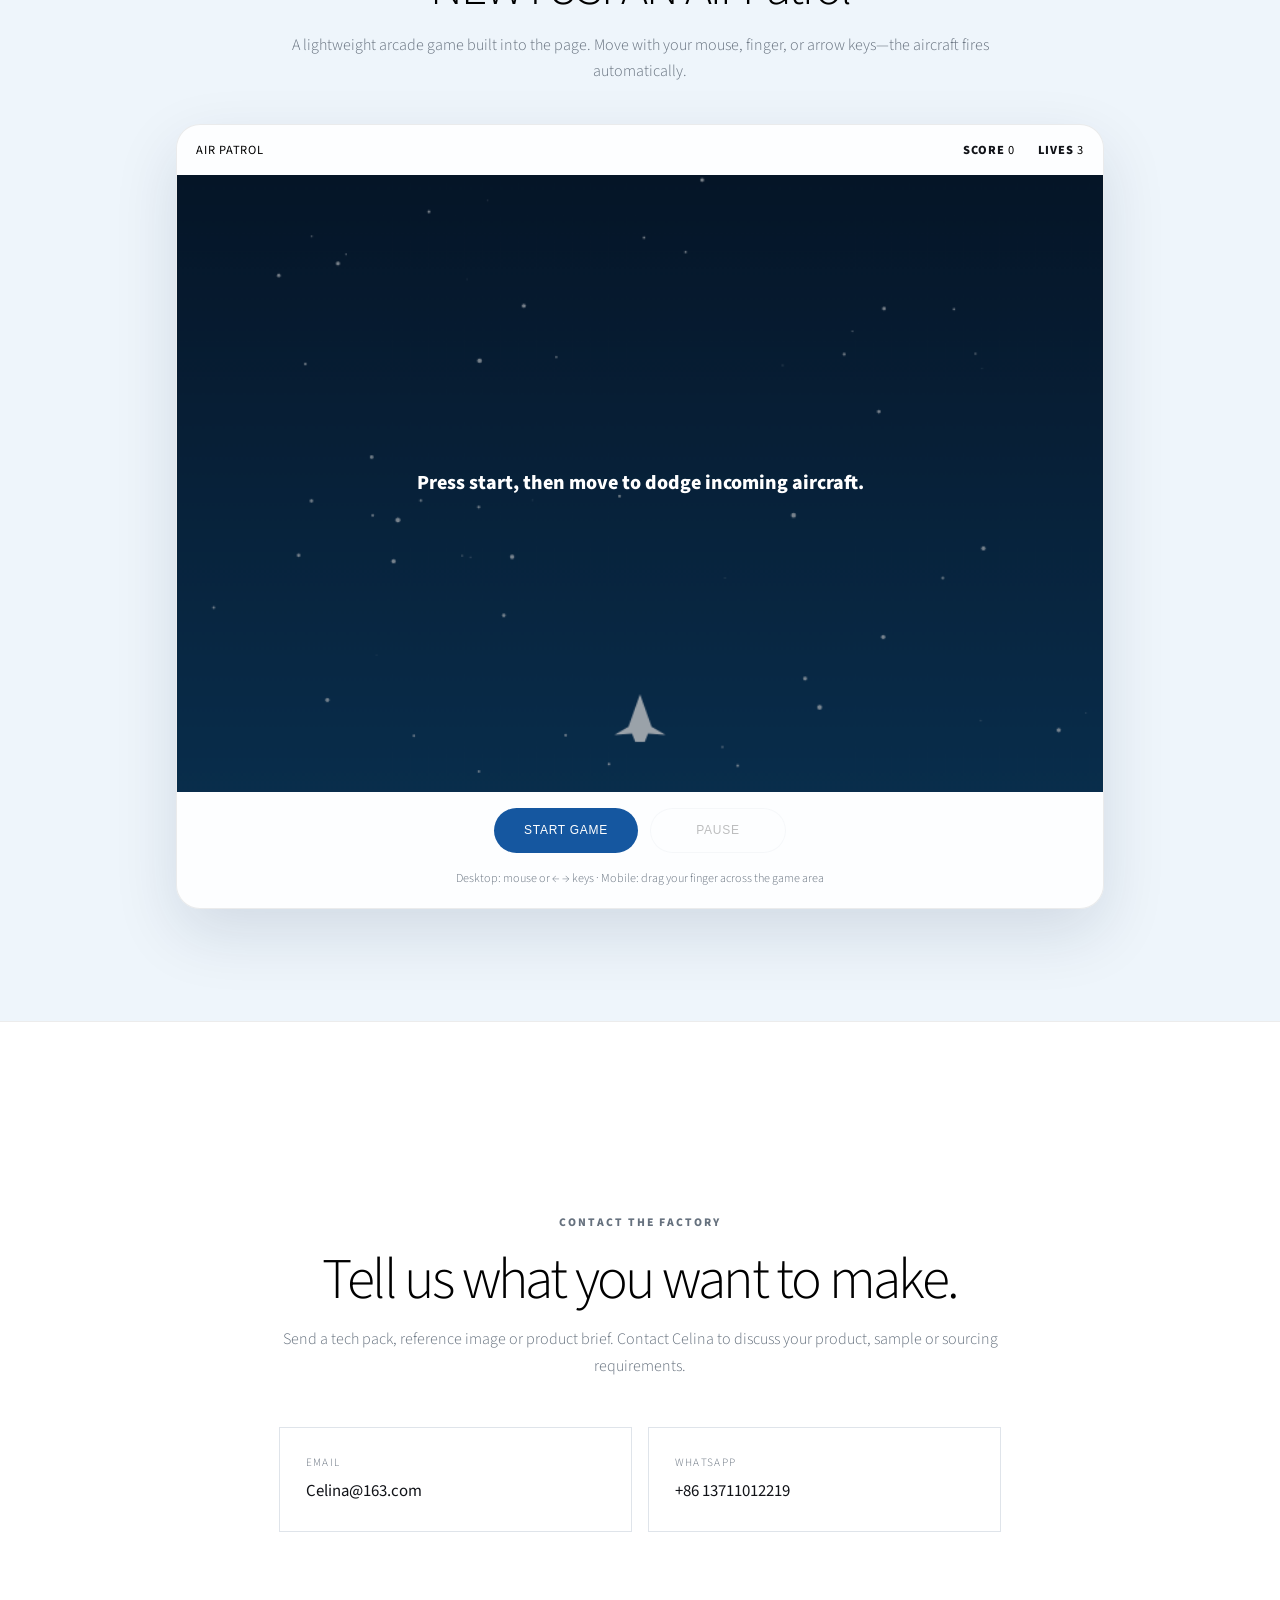
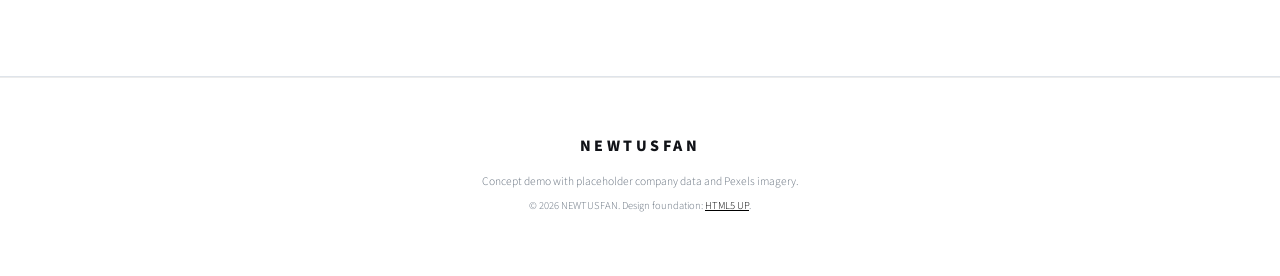
==== commit 6ba2aa63: "Refresh website asset versions" ====
--- a/index.html
+++ b/index.html
@@ -9,9 +9,9 @@
 		<link rel="canonical" href="https://tujinchao.xyz/" />
 		<link rel="alternate" hreflang="en" href="https://tujinchao.xyz/" />
 		<link rel="alternate" hreflang="zh-CN" href="https://tujinchao.xyz/zh/" />
-		<link rel="stylesheet" href="assets/css/main.css" />
-		<link rel="stylesheet" href="assets/css/custom.css?v=11" />
-		<noscript><link rel="stylesheet" href="assets/css/noscript.css" /></noscript>
+		<link rel="stylesheet" href="assets/css/main.css?v=20260704" />
+		<link rel="stylesheet" href="assets/css/custom.css?v=20260704" />
+		<noscript><link rel="stylesheet" href="assets/css/noscript.css?v=20260704" /></noscript>
 	</head>
 	<body class="is-preload">
 		<header class="site-header" aria-label="Main navigation">
@@ -49,7 +49,7 @@
 					</ul>
 					<p class="concept-note">Concept demo — company details and contact information are placeholders.</p>
 				</div>
-				<div class="image"><picture><source srcset="images/hero-denim.webp" type="image/webp" /><img src="images/hero-denim.jpg" alt="Contemporary denim apparel" width="1600" height="2400" decoding="async" fetchpriority="high" /></picture></div>
+				<div class="image"><picture><source srcset="images/hero-denim.webp?v=20260704" type="image/webp" /><img src="images/hero-denim.jpg?v=20260704" alt="Contemporary denim apparel" width="1600" height="2400" decoding="async" fetchpriority="high" /></picture></div>
 			</section>
 
 			<section class="wrapper style1 align-center stats-section">
@@ -70,15 +70,15 @@
 				</div>
 				<div class="collection-grid onscroll-fade-in">
 					<article class="collection-card collection-card-large">
-						<picture><source srcset="images/collection-model.webp" type="image/webp" /><img src="images/collection-model.jpg" alt="Denim jacket and jeans" width="1200" height="1800" loading="lazy" decoding="async" data-lightbox data-caption="Denim Jeans" /></picture>
+						<picture><source srcset="images/collection-model.webp?v=20260704" type="image/webp" /><img src="images/collection-model.jpg?v=20260704" alt="Denim jacket and jeans" width="1200" height="1800" loading="lazy" decoding="async" data-lightbox data-caption="Denim Jeans" /></picture>
 						<div class="card-copy"><span>01</span><h3>Denim Jeans</h3><p>Men’s and women’s fits in rigid, comfort-stretch and stretch denim.</p></div>
 					</article>
 					<article class="collection-card texture-card">
-						<picture><source srcset="images/collection-detail.webp" type="image/webp" /><img src="images/collection-detail.jpg" alt="Indigo denim stitching and construction" width="800" height="1200" loading="lazy" decoding="async" data-lightbox data-caption="Denim Outerwear" /></picture>
+						<picture><source srcset="images/collection-detail.webp?v=20260704" type="image/webp" /><img src="images/collection-detail.jpg?v=20260704" alt="Indigo denim stitching and construction" width="800" height="1200" loading="lazy" decoding="async" data-lightbox data-caption="Denim Outerwear" /></picture>
 						<div class="card-copy"><span>02</span><h3>Denim Jackets</h3><p>Classic truckers, overshirts and fashion-led outerwear.</p></div>
 					</article>
 					<article class="collection-card blue-card">
-						<picture><source srcset="images/denim-texture.webp" type="image/webp" /><img src="images/denim-texture.jpg" alt="Blue denim fabric texture" width="1200" height="900" loading="lazy" decoding="async" data-lightbox data-caption="Custom Development" /></picture>
+						<picture><source srcset="images/denim-texture.webp?v=20260704" type="image/webp" /><img src="images/denim-texture.jpg?v=20260704" alt="Blue denim fabric texture" width="1200" height="900" loading="lazy" decoding="async" data-lightbox data-caption="Custom Development" /></picture>
 						<div class="card-copy"><span>03</span><h3>Custom Programs</h3><p>Fabric, trims, wash, labels and packaging aligned to your brand.</p></div>
 					</article>
 				</div>
@@ -87,15 +87,15 @@
 			<section class="wrapper style1 media-section">
 				<div class="inner media-grid">
 					<div class="media-copy"><p class="eyebrow">Inside NEWTUSFAN</p><h2>A closer look at the work.</h2><p>A short moment from our everyday process — details, people and the rhythm behind each product.</p><p class="media-note">Tap play to watch with sound.</p></div>
-					<div class="video-shell"><video class="factory-video" controls playsinline preload="metadata" poster="videos/cheng-poster.jpg" aria-label="NEWTUSFAN work video"><source src="videos/cheng.mp4" type="video/mp4" />Your browser does not support HTML5 video.</video></div>
+					<div class="video-shell"><video class="factory-video" controls playsinline preload="metadata" poster="videos/cheng-poster.jpg?v=20260704" aria-label="NEWTUSFAN work video"><source src="videos/cheng.mp4?v=20260704" type="video/mp4" />Your browser does not support HTML5 video.</video></div>
 				</div>
 			</section>
 
 			<section class="wrapper style1 align-center wash-section">
 				<div class="inner wash-intro"><p class="eyebrow">Denim wash concept</p><h2>See how finishing changes the character.</h2><p>Drag the handle to preview the visual difference between a deeper raw indigo direction and a lighter washed finish.</p></div>
 				<div class="wash-compare" data-compare style="--position: 50%;">
-					<picture class="compare-layer compare-before"><source srcset="images/denim-texture.webp" type="image/webp" /><img src="images/denim-texture.jpg" alt="Raw indigo denim texture" width="1200" height="900" loading="lazy" decoding="async" /></picture>
-					<div class="compare-after"><picture class="compare-layer"><source srcset="images/denim-texture.webp" type="image/webp" /><img src="images/denim-texture.jpg" alt="Lighter washed denim texture preview" width="1200" height="900" loading="lazy" decoding="async" /></picture></div>
+					<picture class="compare-layer compare-before"><source srcset="images/denim-texture.webp?v=20260704" type="image/webp" /><img src="images/denim-texture.jpg?v=20260704" alt="Raw indigo denim texture" width="1200" height="900" loading="lazy" decoding="async" /></picture>
+					<div class="compare-after"><picture class="compare-layer"><source srcset="images/denim-texture.webp?v=20260704" type="image/webp" /><img src="images/denim-texture.jpg?v=20260704" alt="Lighter washed denim texture preview" width="1200" height="900" loading="lazy" decoding="async" /></picture></div>
 					<span class="compare-label compare-label-before">Raw indigo</span><span class="compare-label compare-label-after">Washed finish</span><span class="compare-divider" aria-hidden="true"><i></i></span>
 					<input type="range" min="0" max="100" value="50" aria-label="Compare raw and washed denim effect" />
 				</div>
@@ -113,7 +113,7 @@
 						<li>Bulk production, inspection and packing</li>
 					</ul>
 				</div>
-				<div class="image"><picture><source srcset="images/factory-sewing.webp" type="image/webp" /><img src="images/factory-sewing.jpg" alt="Garment factory sewing and production" width="1400" height="933" loading="lazy" decoding="async" /></picture></div>
+				<div class="image"><picture><source srcset="images/factory-sewing.webp?v=20260704" type="image/webp" /><img src="images/factory-sewing.jpg?v=20260704" alt="Garment factory sewing and production" width="1400" height="933" loading="lazy" decoding="async" /></picture></div>
 			</section>
 
 			<section class="wrapper style1 align-center process-section">
@@ -136,7 +136,7 @@
 					<p>Key checkpoints can cover fabric condition, measurements, stitching, wash shade, finishing and final packed goods against the approved standard.</p>
 					<div class="quality-tags" aria-label="Quality checkpoints"><span>Fabric</span><span>Measurements</span><span>Stitching</span><span>Wash shade</span><span>Final inspection</span></div>
 				</div>
-				<div class="image texture-image"><picture><source srcset="images/denim-texture.webp" type="image/webp" /><img src="images/denim-texture.jpg" alt="Close view of woven denim fabric" width="1200" height="900" loading="lazy" decoding="async" /></picture></div>
+				<div class="image texture-image"><picture><source srcset="images/denim-texture.webp?v=20260704" type="image/webp" /><img src="images/denim-texture.jpg?v=20260704" alt="Close view of woven denim fabric" width="1200" height="900" loading="lazy" decoding="async" /></picture></div>
 			</section>
 
 			<section class="wrapper style1 align-center markets-section">
@@ -175,7 +175,7 @@
 		</div>
 
 		<a class="mobile-contact smooth-scroll" href="#contact"><span class="icon solid fa-comment"></span> Contact factory</a>
-		<script src="assets/js/jquery.min.js"></script><script src="assets/js/jquery.scrollex.min.js"></script><script src="assets/js/jquery.scrolly.min.js"></script><script src="assets/js/browser.min.js"></script><script src="assets/js/breakpoints.min.js"></script><script src="assets/js/util.js"></script><script src="assets/js/main.js"></script><script src="assets/js/custom.js?v=10"></script><script src="assets/js/air-game.js?v=1"></script>
+		<script src="assets/js/jquery.min.js?v=20260704"></script><script src="assets/js/jquery.scrollex.min.js?v=20260704"></script><script src="assets/js/jquery.scrolly.min.js?v=20260704"></script><script src="assets/js/browser.min.js?v=20260704"></script><script src="assets/js/breakpoints.min.js?v=20260704"></script><script src="assets/js/util.js?v=20260704"></script><script src="assets/js/main.js?v=20260704"></script><script src="assets/js/custom.js?v=20260704"></script><script src="assets/js/air-game.js?v=20260704"></script>
 	</body>
 </html>
 
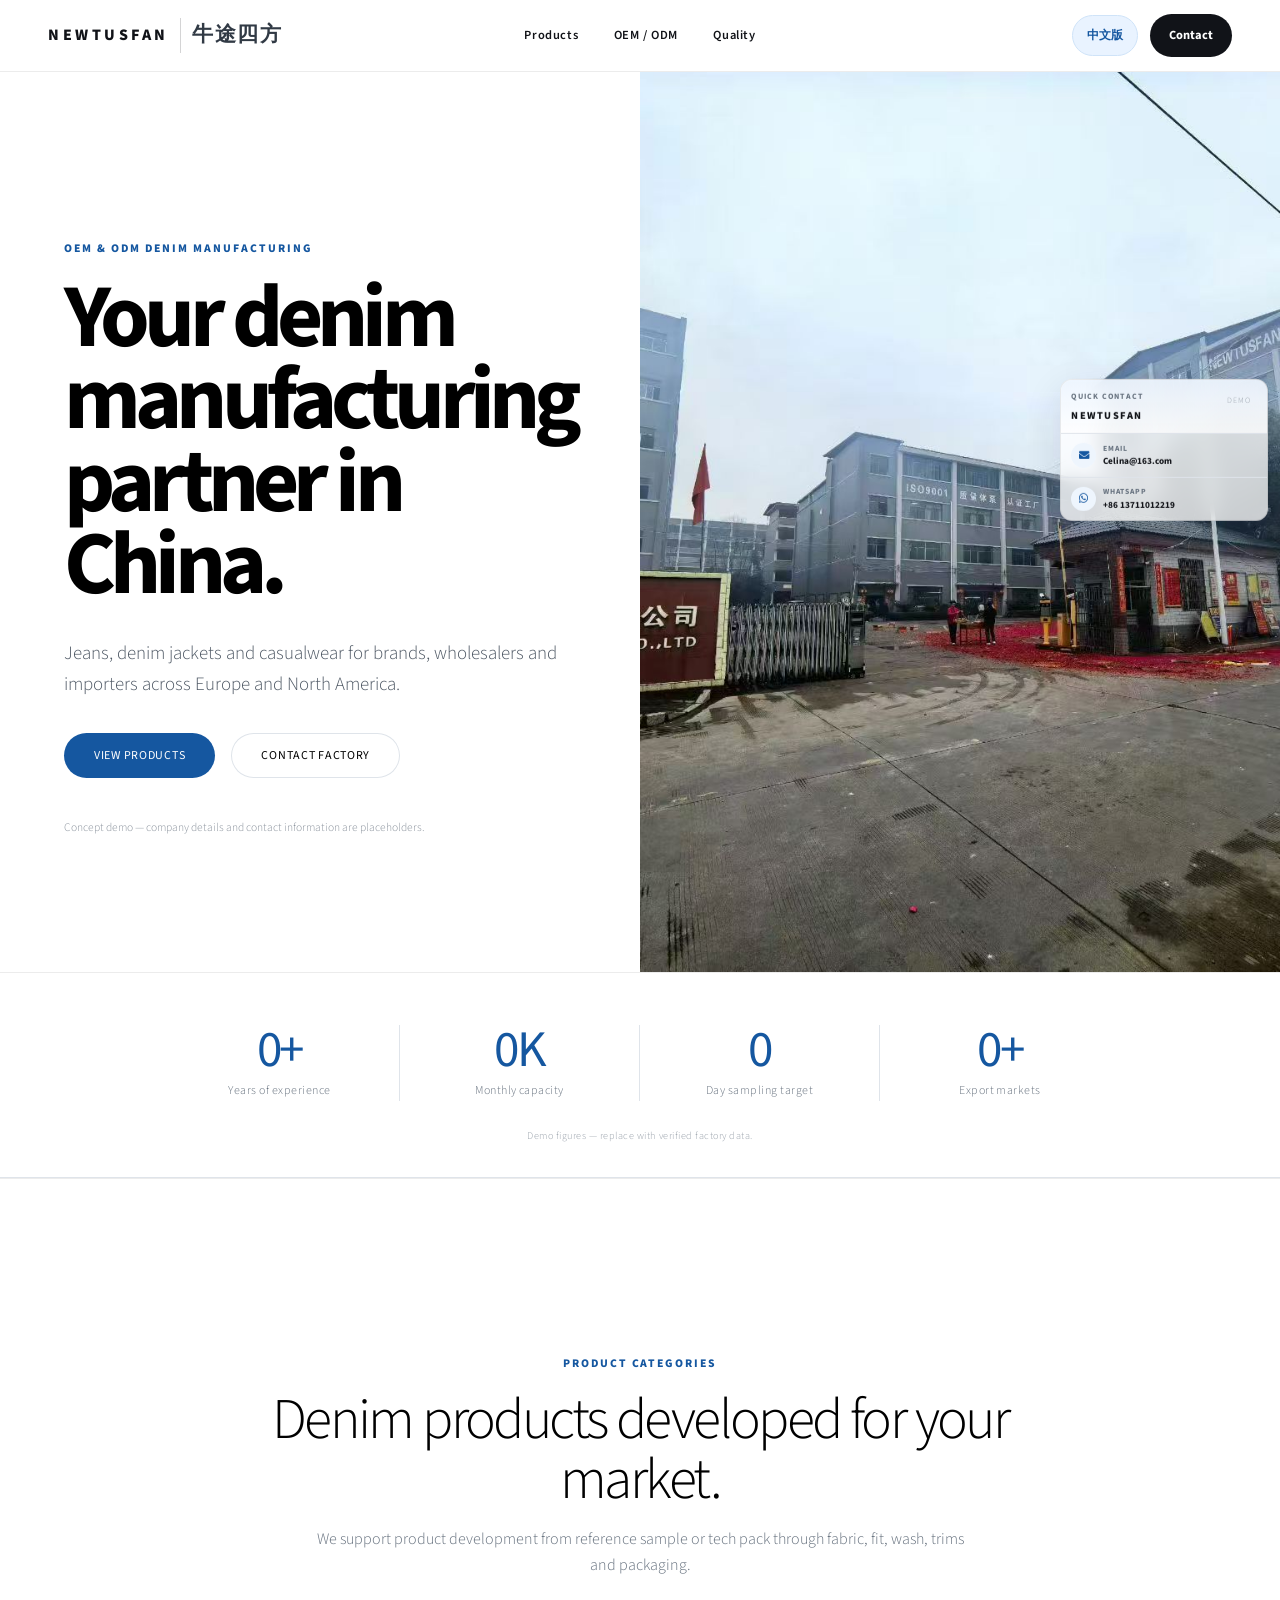
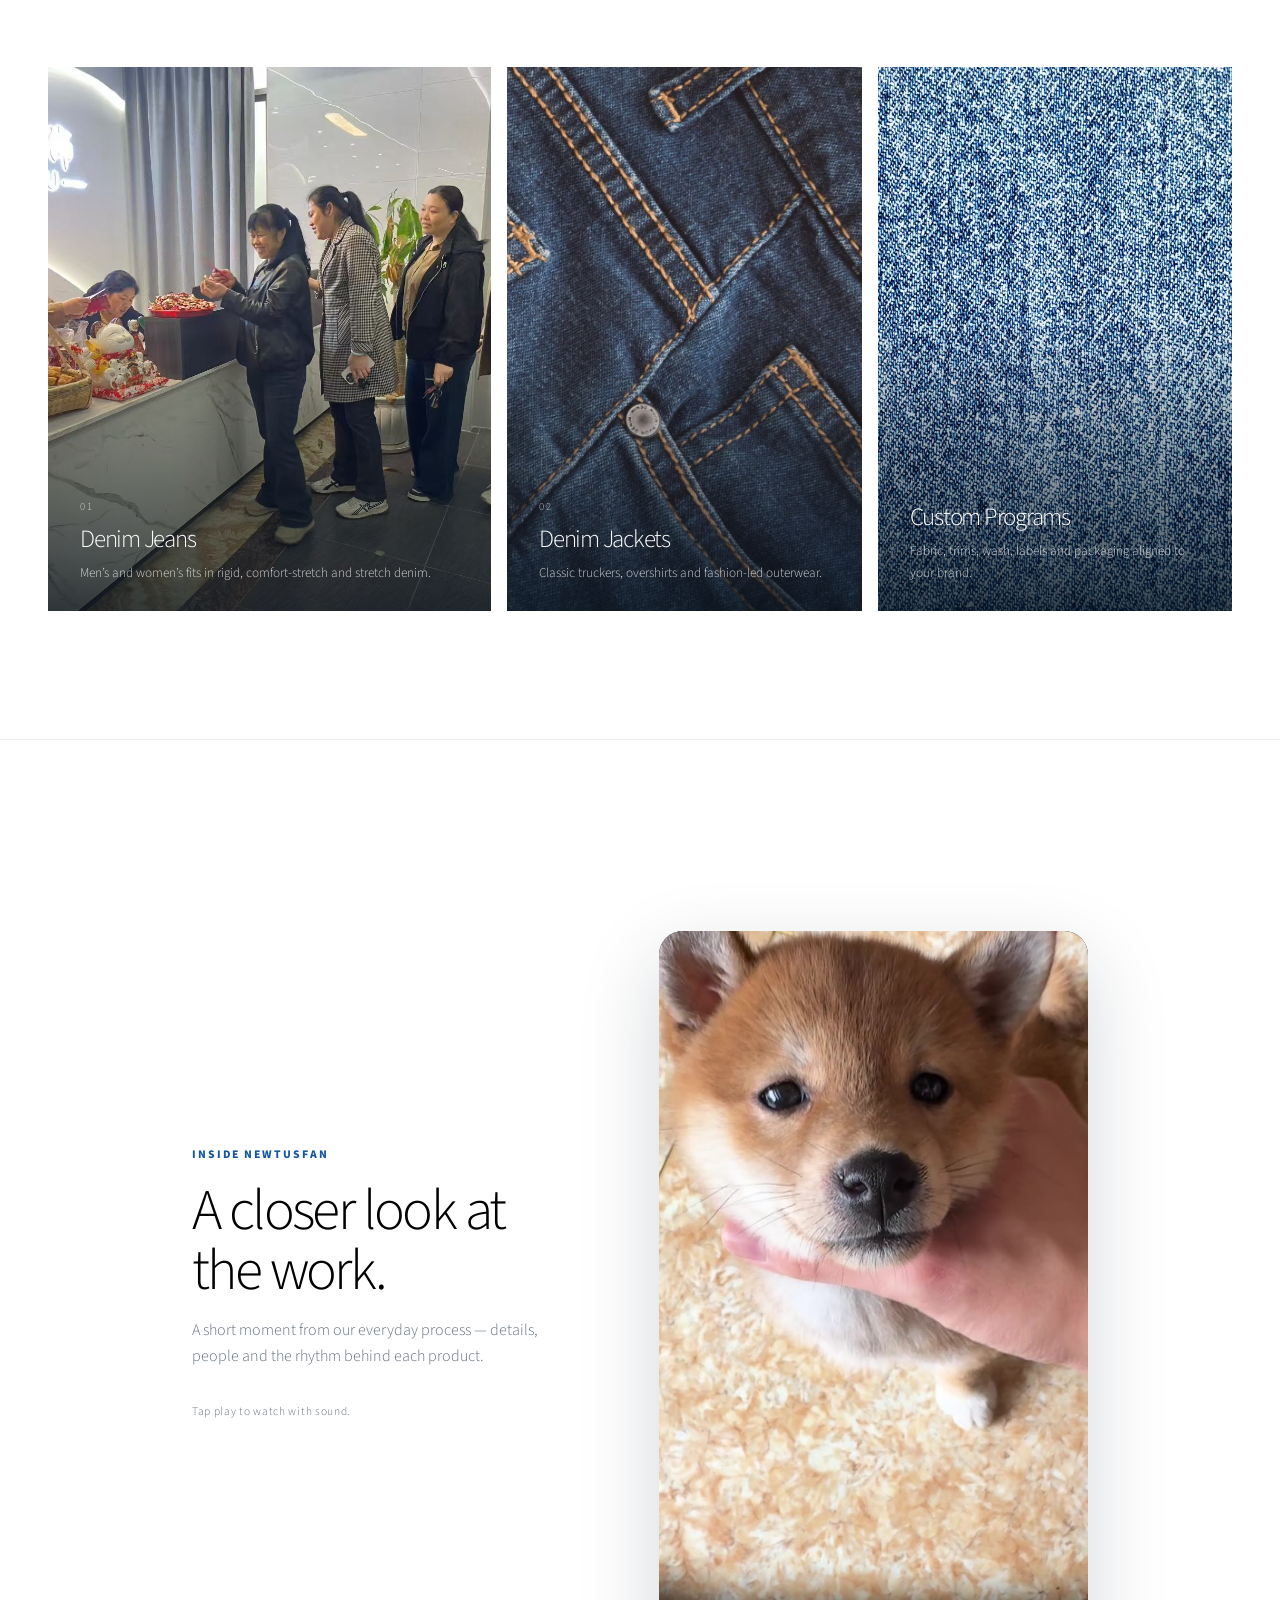
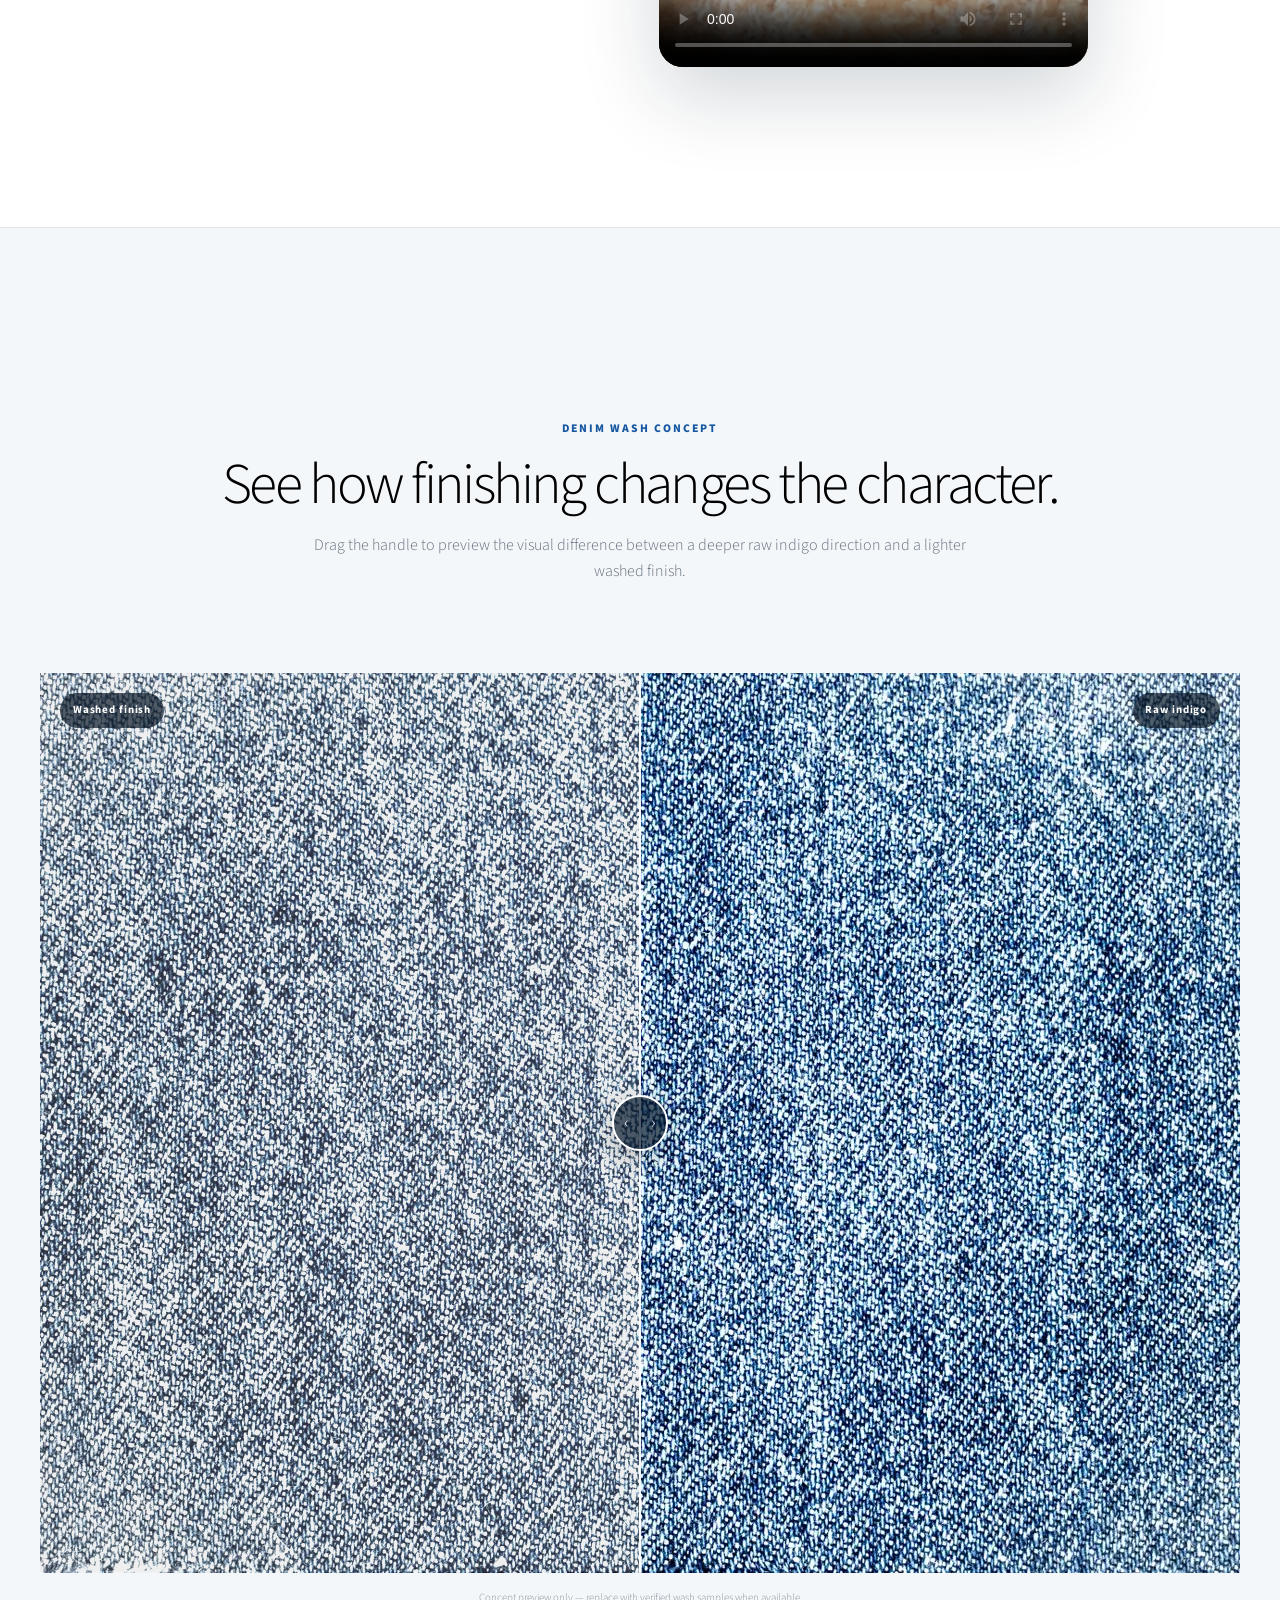
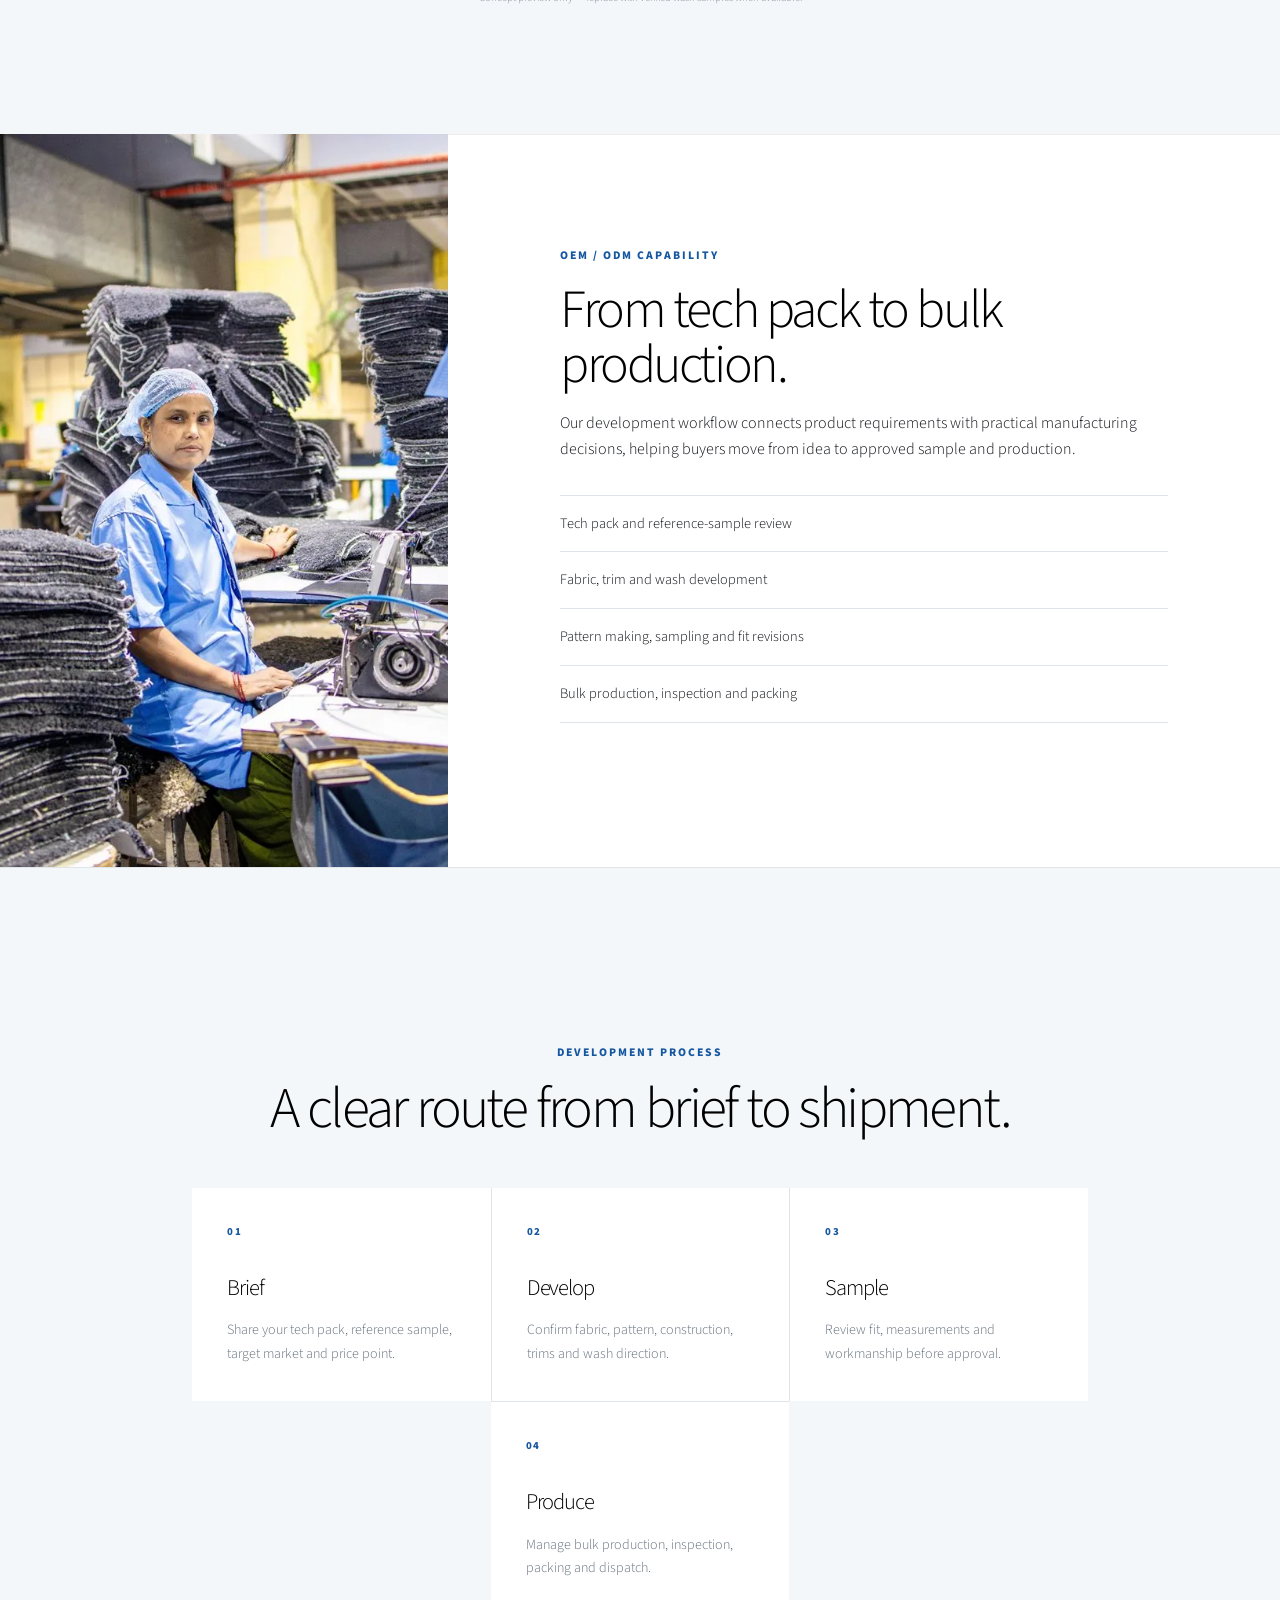
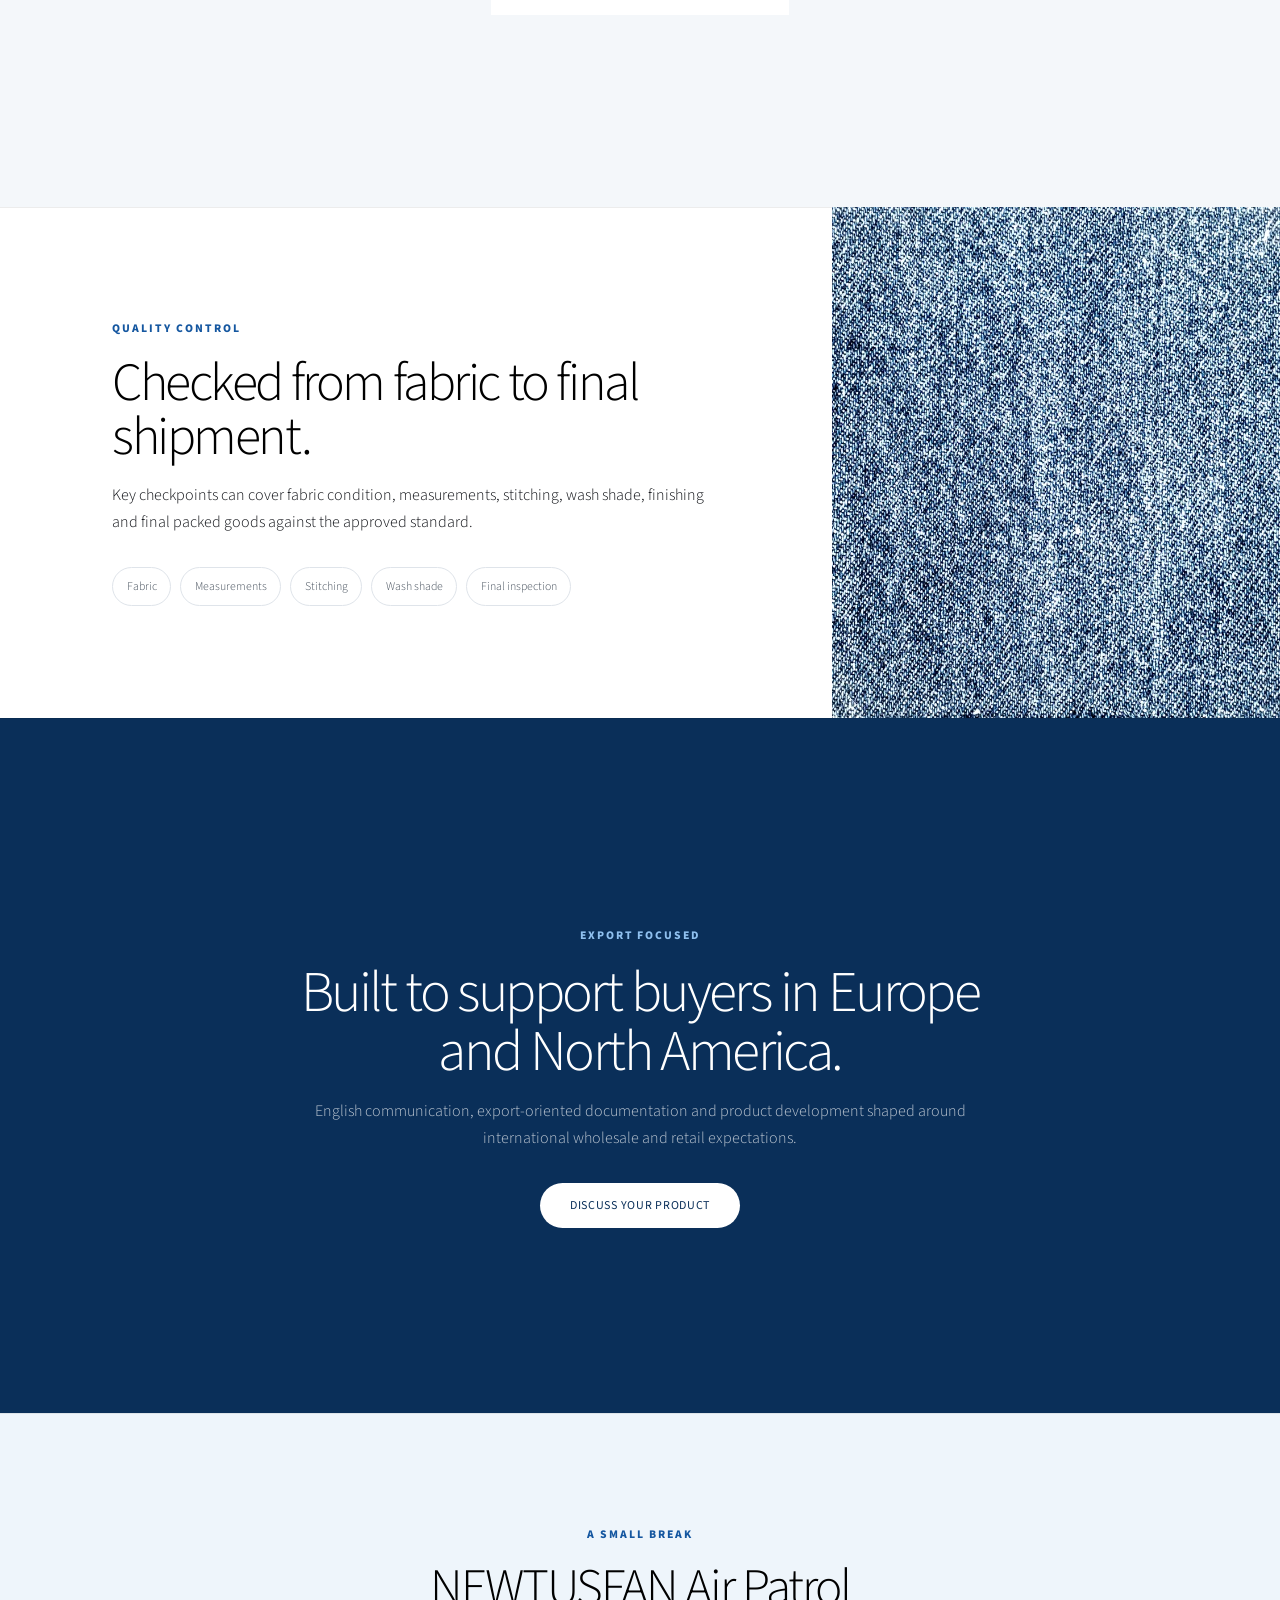
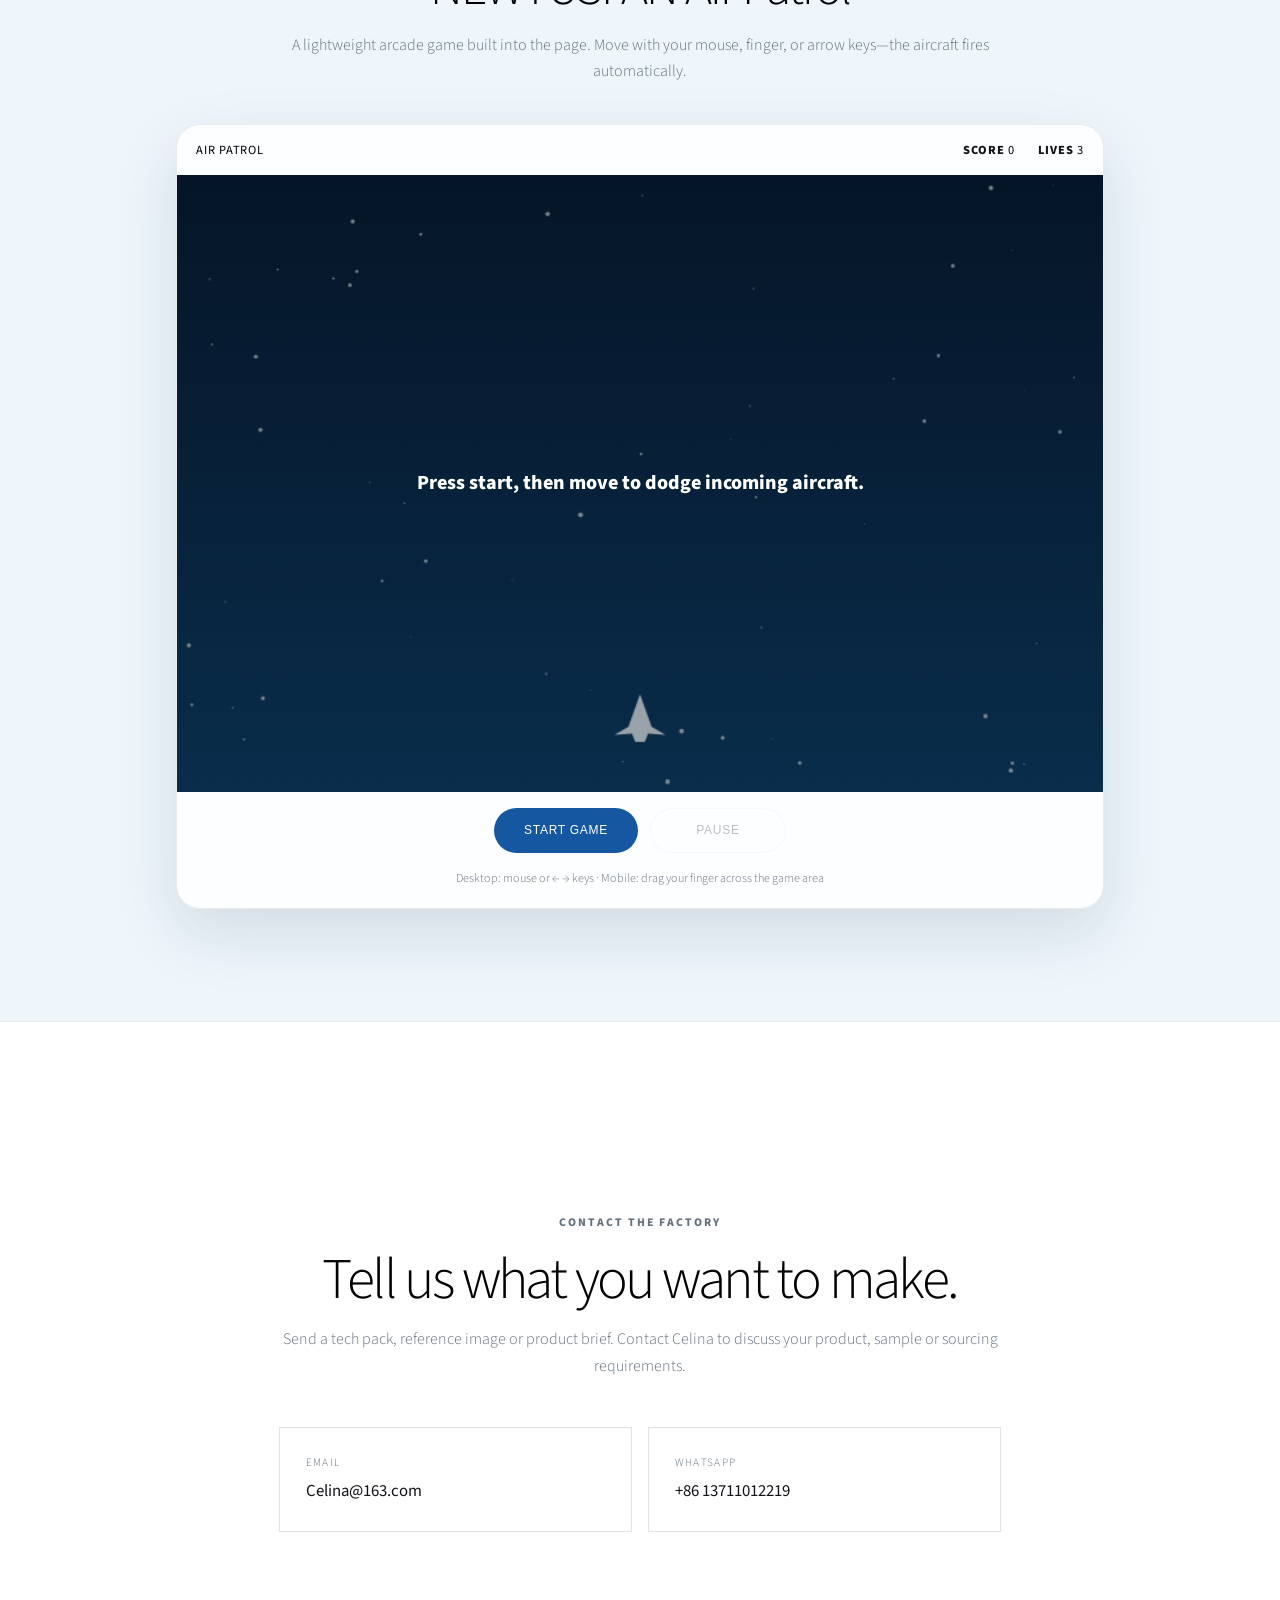
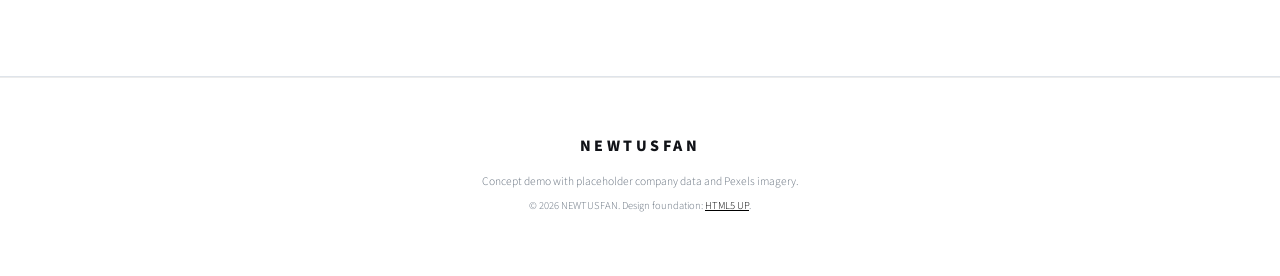
==== commit 7ba50127: "Replace first two homepage images" ====
--- a/index.html
+++ b/index.html
@@ -49,7 +49,7 @@
 					</ul>
 					<p class="concept-note">Concept demo — company details and contact information are placeholders.</p>
 				</div>
-				<div class="image"><picture><source srcset="images/hero-denim.webp?v=20260704" type="image/webp" /><img src="images/hero-denim.jpg?v=20260704" alt="Contemporary denim apparel" width="1600" height="2400" decoding="async" fetchpriority="high" /></picture></div>
+				<div class="image"><picture><img src="images/hero-denim.jpg?v=20260714" alt="Contemporary denim apparel" width="1600" height="2400" decoding="async" fetchpriority="high" /></picture></div>
 			</section>
 
 			<section class="wrapper style1 align-center stats-section">
@@ -70,7 +70,7 @@
 				</div>
 				<div class="collection-grid onscroll-fade-in">
 					<article class="collection-card collection-card-large">
-						<picture><source srcset="images/collection-model.webp?v=20260704" type="image/webp" /><img src="images/collection-model.jpg?v=20260704" alt="Denim jacket and jeans" width="1200" height="1800" loading="lazy" decoding="async" data-lightbox data-caption="Denim Jeans" /></picture>
+						<picture><img src="images/collection-model.jpg?v=20260714" alt="Denim jacket and jeans" width="1200" height="1800" loading="lazy" decoding="async" data-lightbox data-caption="Denim Jeans" /></picture>
 						<div class="card-copy"><span>01</span><h3>Denim Jeans</h3><p>Men’s and women’s fits in rigid, comfort-stretch and stretch denim.</p></div>
 					</article>
 					<article class="collection-card texture-card">
--- a/assets/css/custom.css
+++ b/assets/css/custom.css
@@ -124,7 +124,7 @@
 	bottom: auto;
 	display: flex;
 	flex-direction: column;
-	width: min(10rem, calc(100vw - 1.5rem));
+	width: min(13rem, calc(100vw - 1.5rem));
 	overflow: hidden;
 	border: 1px solid rgba(17,19,24,.08);
 	border-radius: .75rem;
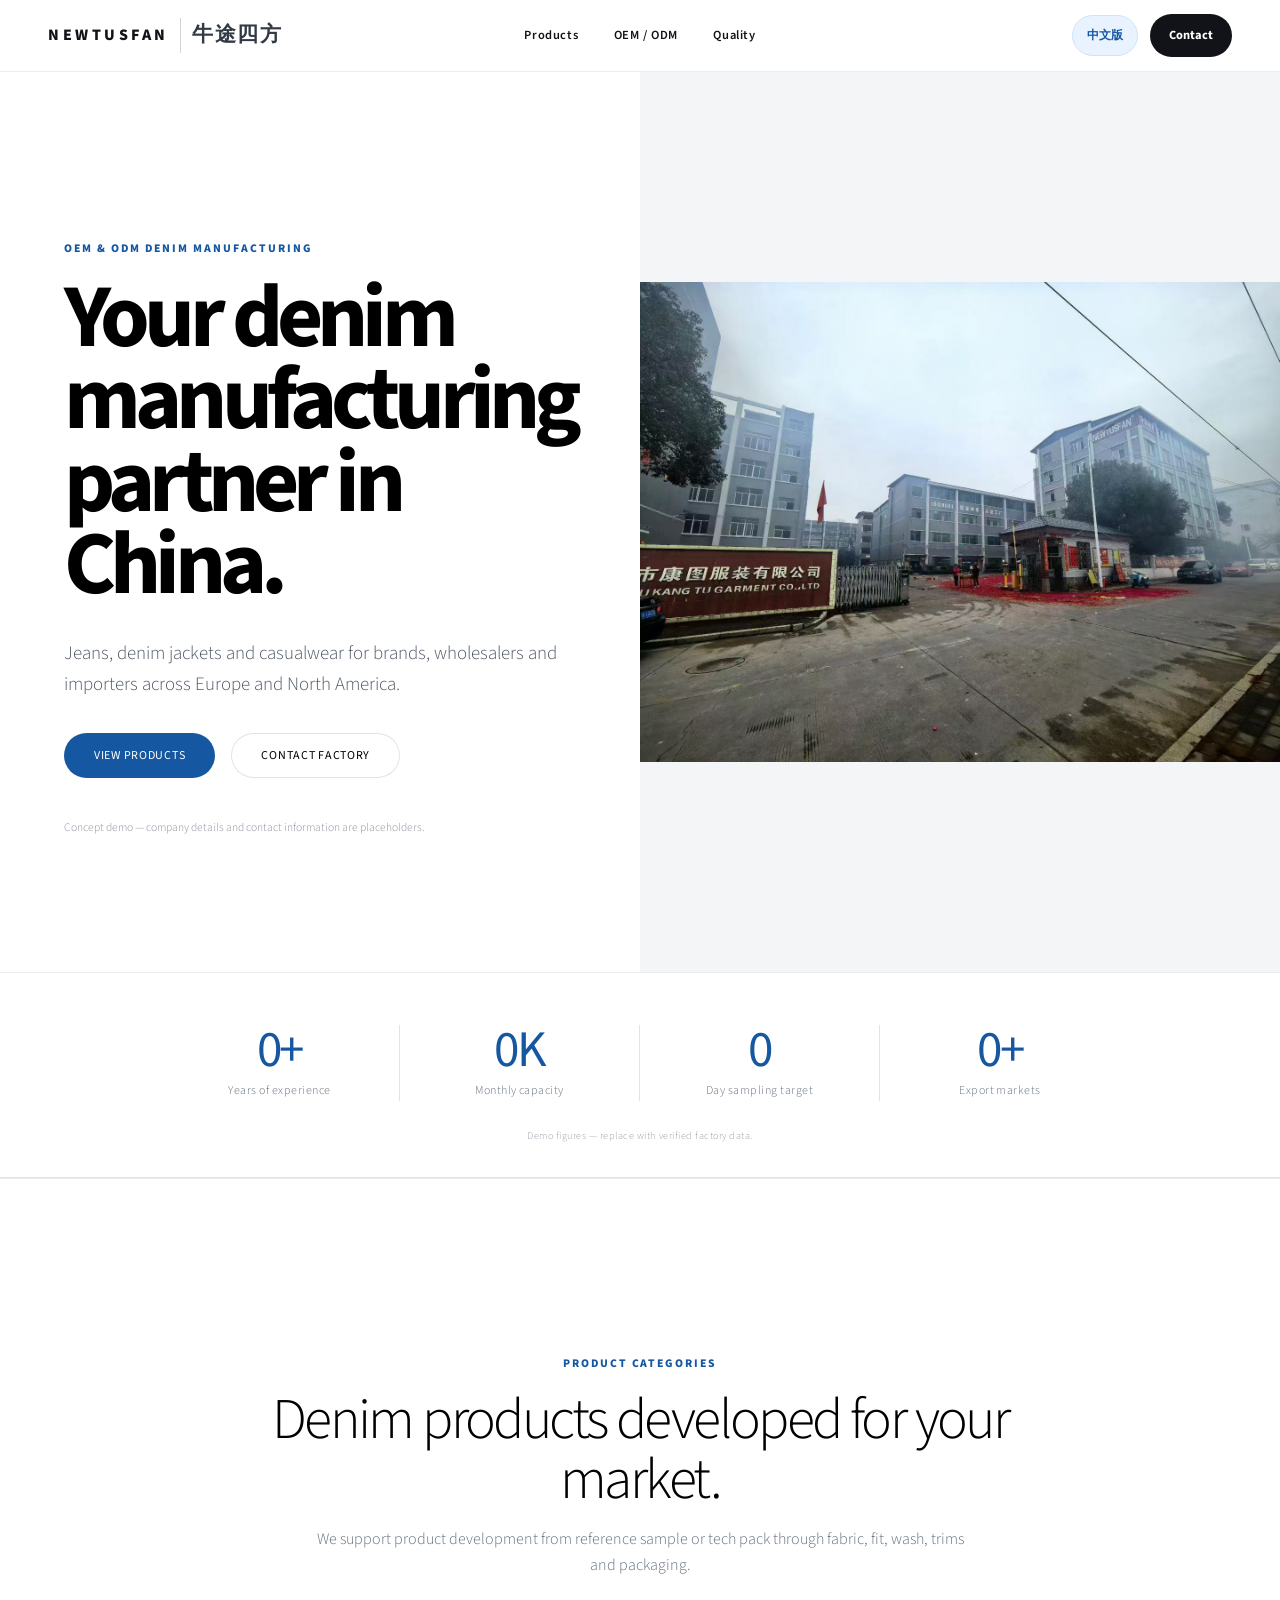
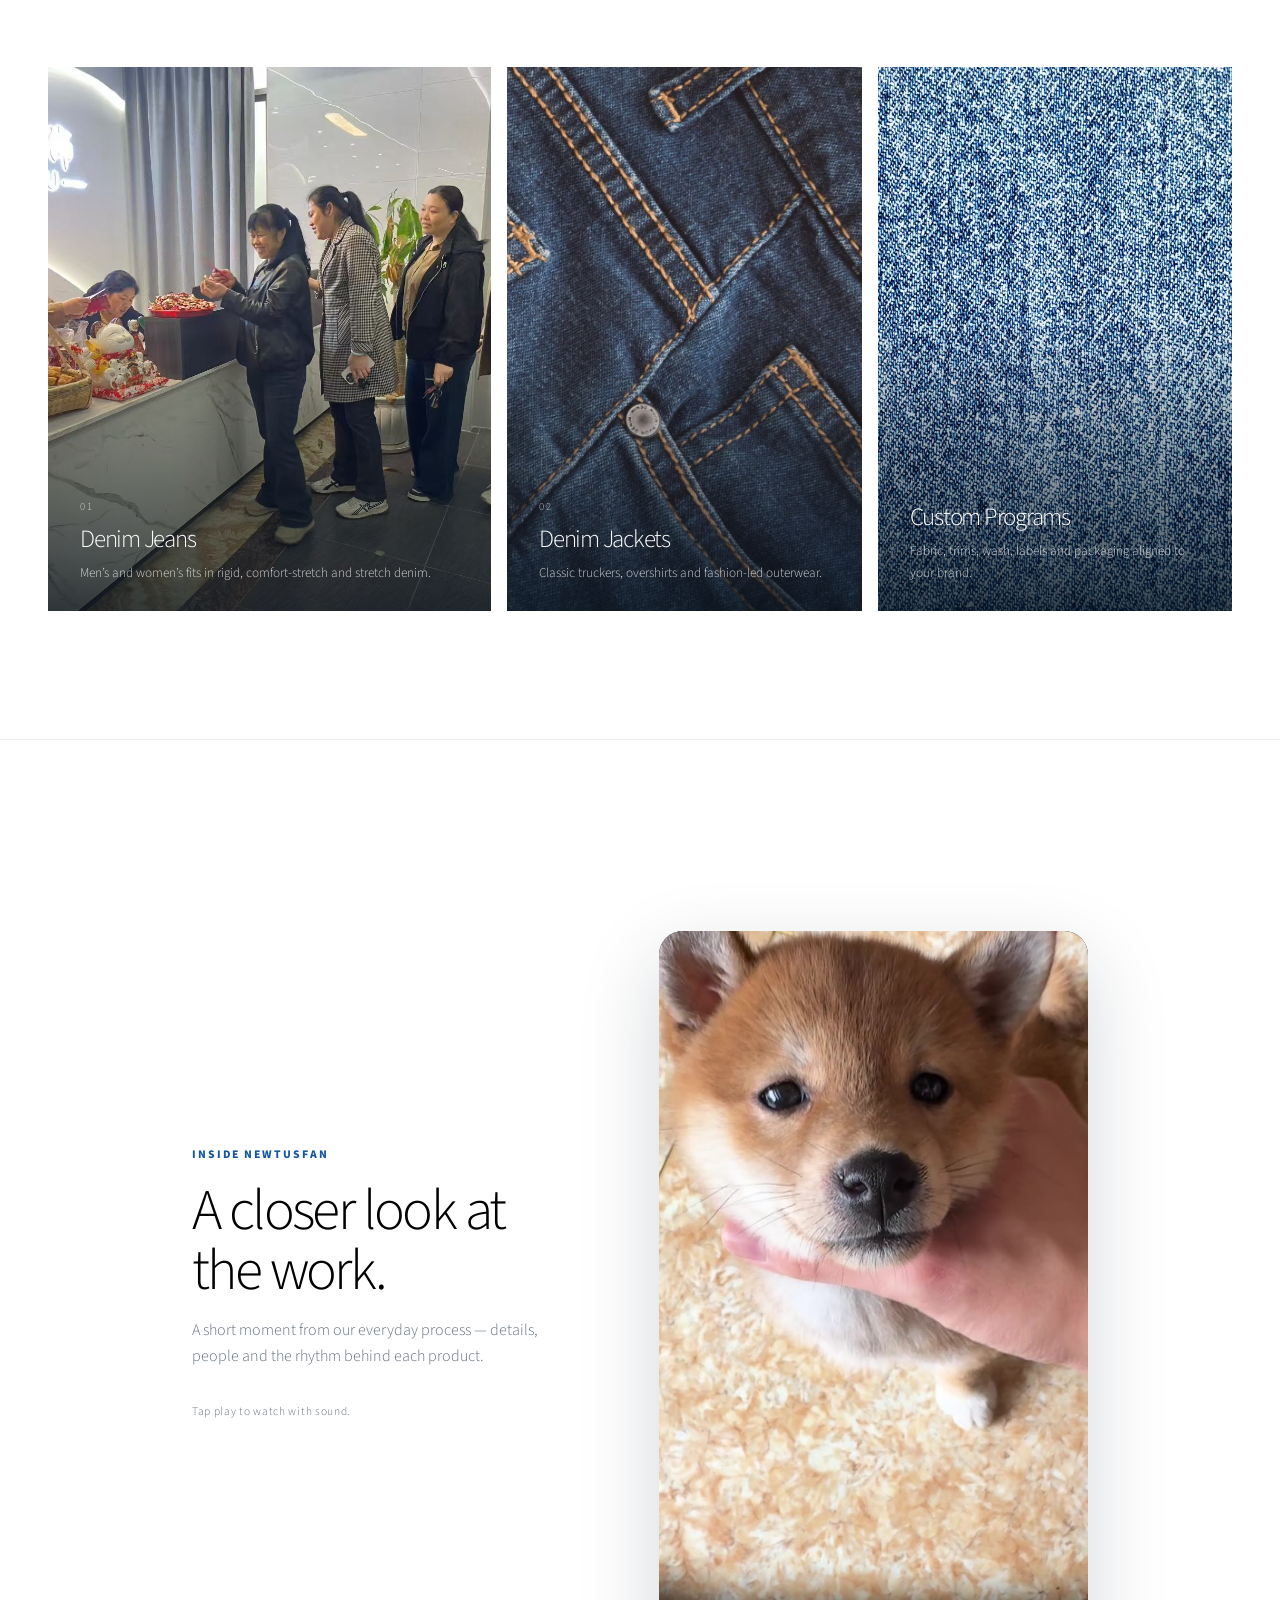
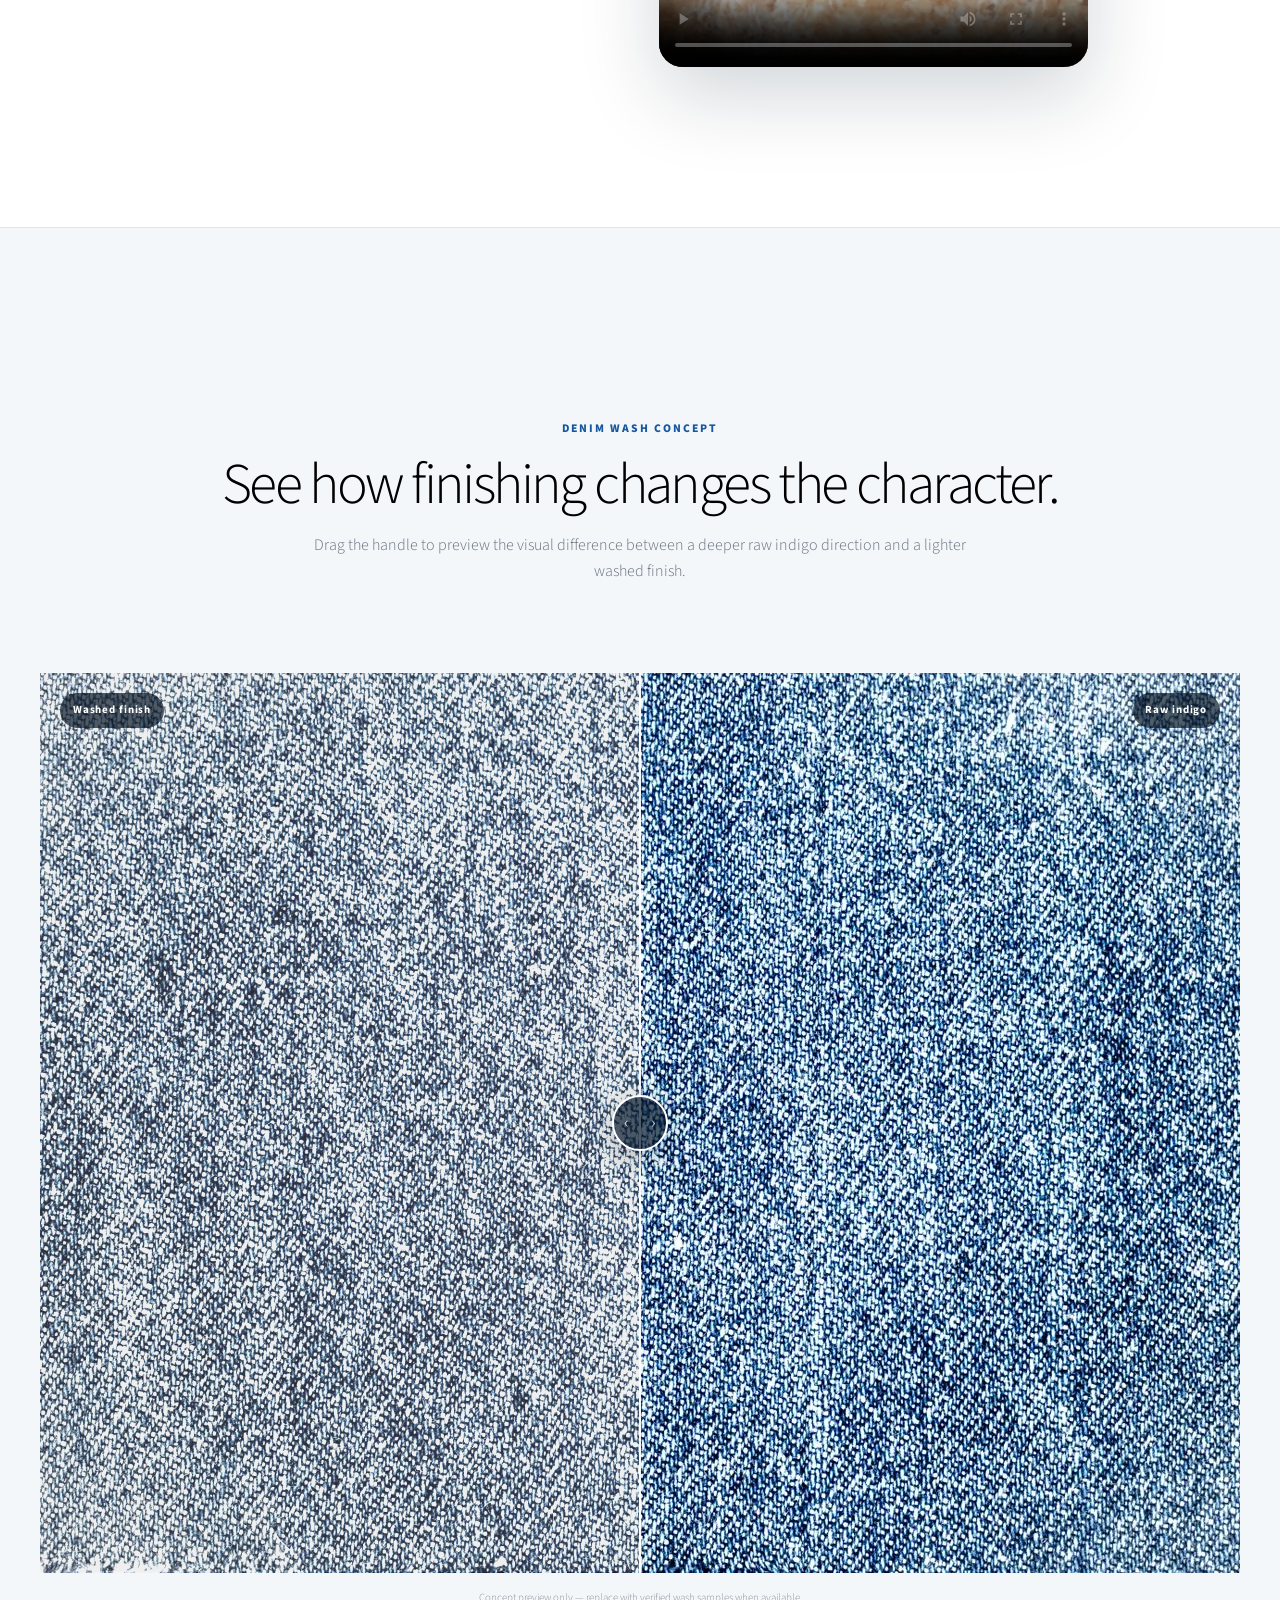
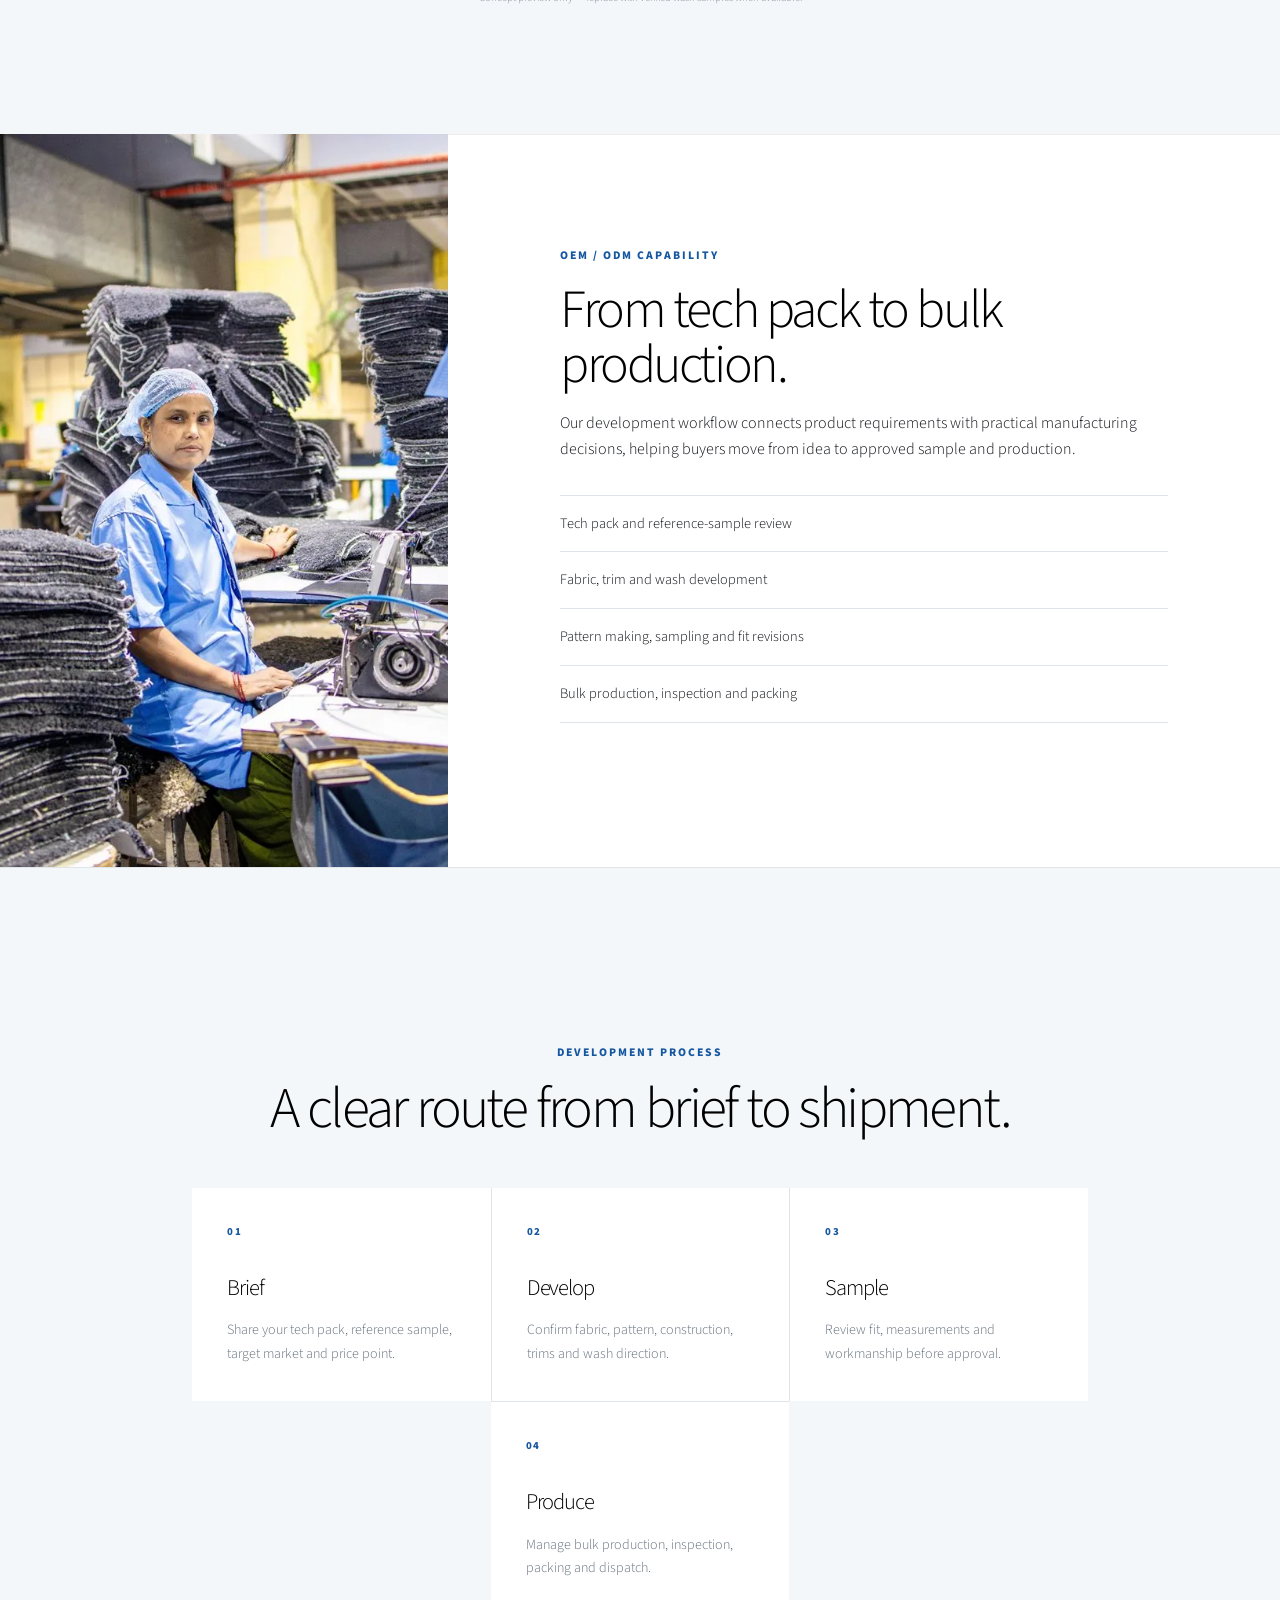
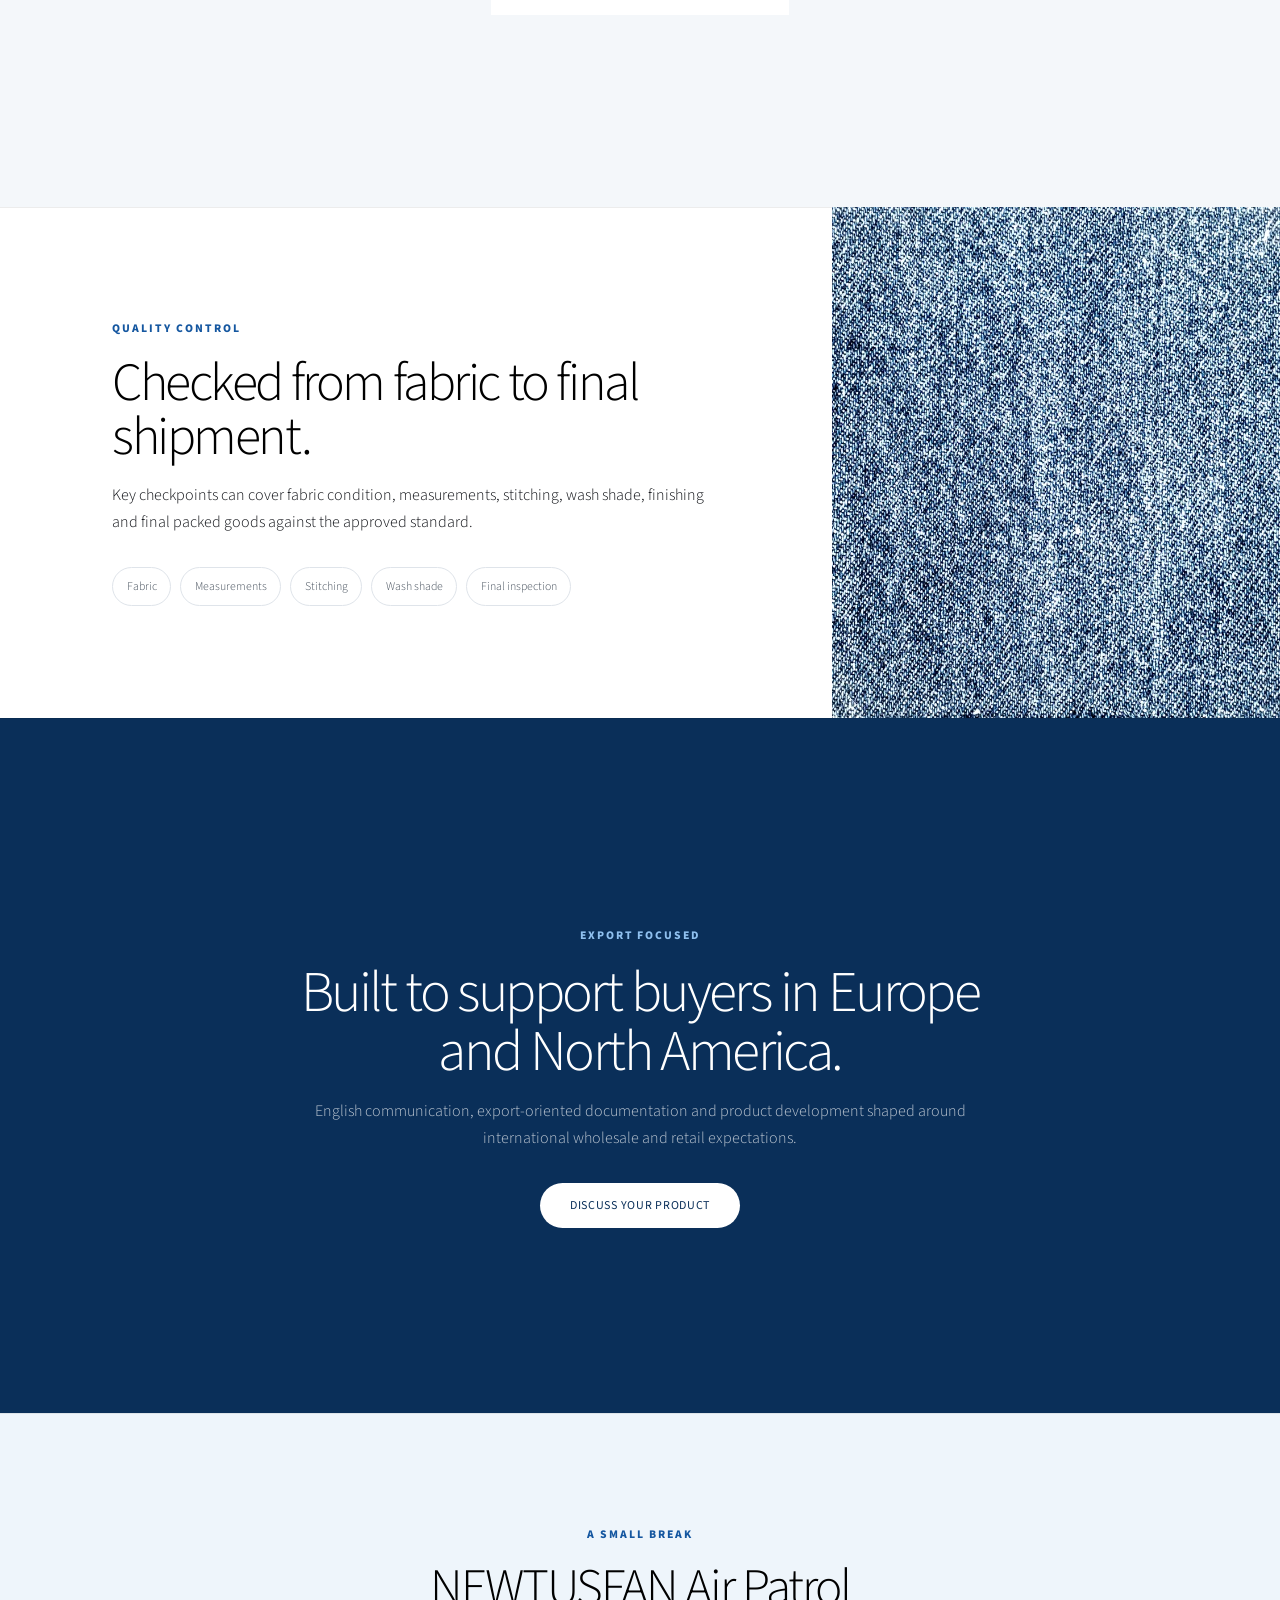
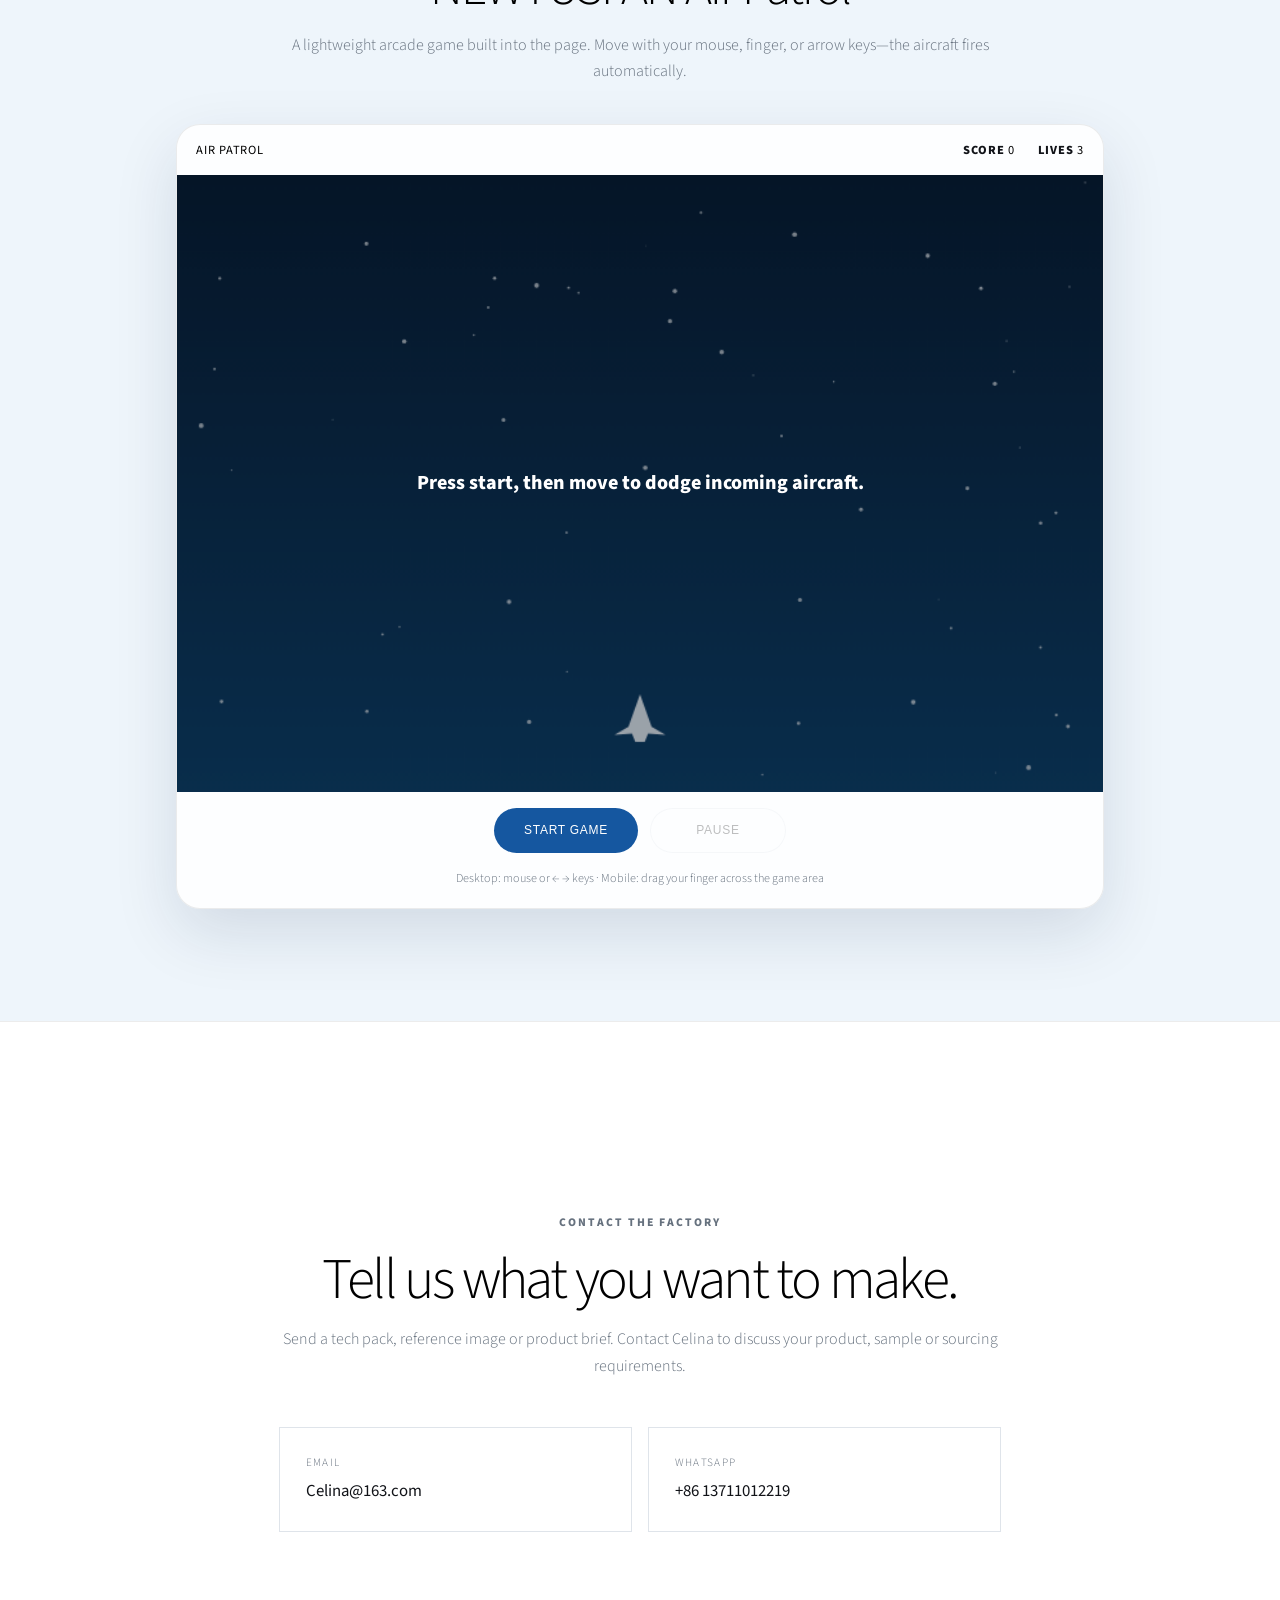
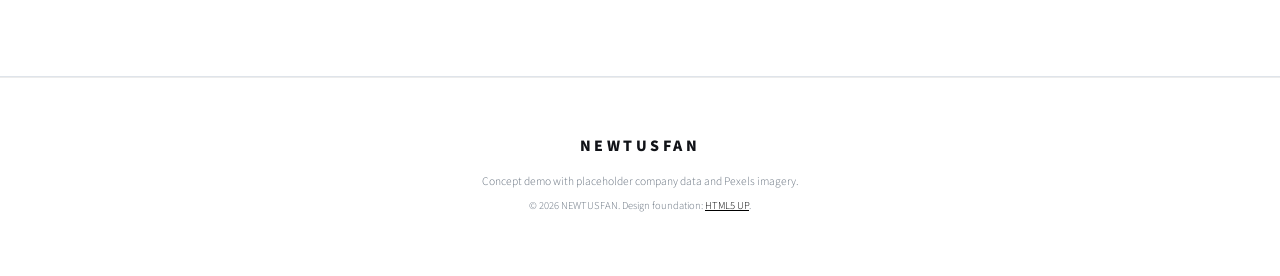
==== commit 41a30326: "Remove floating contact and uncrop hero image" ====
--- a/index.html
+++ b/index.html
@@ -26,17 +26,6 @@
 				<a class="header-contact smooth-scroll" href="#contact">Contact</a>
 			</div>
 		</header>
-
-		<aside class="floating-contact" aria-label="Quick contact">
-			<div class="floating-contact-head">
-				<span class="demo-label">Demo</span>
-				<p>Quick contact</p>
-				<strong>NEWTUSFAN</strong>
-			</div>
-			<a href="mailto:Celina@163.com" aria-label="Email Celina"><span class="icon solid fa-envelope"></span><span><small>Email</small><strong>Celina@163.com</strong></span></a>
-			<a href="https://wa.me/8613711012219" target="_blank" rel="noopener" aria-label="WhatsApp Celina"><span class="icon brands fa-whatsapp"></span><span><small>WhatsApp</small><strong>+86 13711012219</strong></span></a>
-		</aside>
-
 		<div id="wrapper" class="divided">
 			<section id="top" class="banner style1 orient-left content-align-left image-position-center fullscreen onload-image-fade-in onload-content-fade-right hero">
 				<div class="content">
@@ -172,10 +161,7 @@
 			<footer class="wrapper style1 align-center site-footer">
 				<div class="inner"><div class="footer-brand">NEWTUSFAN</div><p>Concept demo with placeholder company data and Pexels imagery.</p><p class="copyright">&copy; <span id="year">2026</span> NEWTUSFAN. Design foundation: <a href="https://html5up.net">HTML5 UP</a>.</p></div>
 			</footer>
-		</div>
-
-		<a class="mobile-contact smooth-scroll" href="#contact"><span class="icon solid fa-comment"></span> Contact factory</a>
-		<script src="assets/js/jquery.min.js?v=20260704"></script><script src="assets/js/jquery.scrollex.min.js?v=20260704"></script><script src="assets/js/jquery.scrolly.min.js?v=20260704"></script><script src="assets/js/browser.min.js?v=20260704"></script><script src="assets/js/breakpoints.min.js?v=20260704"></script><script src="assets/js/util.js?v=20260704"></script><script src="assets/js/main.js?v=20260704"></script><script src="assets/js/custom.js?v=20260704"></script><script src="assets/js/air-game.js?v=20260704"></script>
+		</div>		<script src="assets/js/jquery.min.js?v=20260704"></script><script src="assets/js/jquery.scrollex.min.js?v=20260704"></script><script src="assets/js/jquery.scrolly.min.js?v=20260704"></script><script src="assets/js/browser.min.js?v=20260704"></script><script src="assets/js/breakpoints.min.js?v=20260704"></script><script src="assets/js/util.js?v=20260704"></script><script src="assets/js/main.js?v=20260704"></script><script src="assets/js/custom.js?v=20260704"></script><script src="assets/js/air-game.js?v=20260704"></script>
 	</body>
 </html>
 
--- a/assets/css/custom.css
+++ b/assets/css/custom.css
@@ -43,6 +43,12 @@
 .hero h1 { font-size: clamp(3.7rem, 7vw, 7.6rem); line-height: .92; letter-spacing: -.065em; font-weight: 700; margin-bottom: 2rem; }
 .hero .major { max-width: 38rem; color: #4f5965; font-size: 1.18rem; }
 .hero .image img { object-position: center 42%; }
+.hero .image { background: #f3f5f7; }
+.hero .image img {
+	object-fit: contain !important;
+	object-position: center center !important;
+	background: #f3f5f7;
+}
 .eyebrow { color: var(--denim); font-size: .73rem; font-weight: 800; letter-spacing: .17em; text-transform: uppercase; margin-bottom: 1.15rem; }
 .concept-note { margin-top: 2rem; color: #8a929c; font-size: .72rem; }
 
@@ -119,7 +125,7 @@
 .floating-contact {
 	position: fixed;
 	z-index: 9999;
-	right: .75rem;
+	left: .75rem;
 	top: 50%;
 	bottom: auto;
 	display: flex;
@@ -373,4 +379,4 @@
   .air-game-controls { padding: .8rem; }
   .air-game-controls button { min-width: 0; flex: 1; padding: 0 .8rem; font-size: .7rem; }
   .air-game-help { font-size: .68rem; }
-}+}
